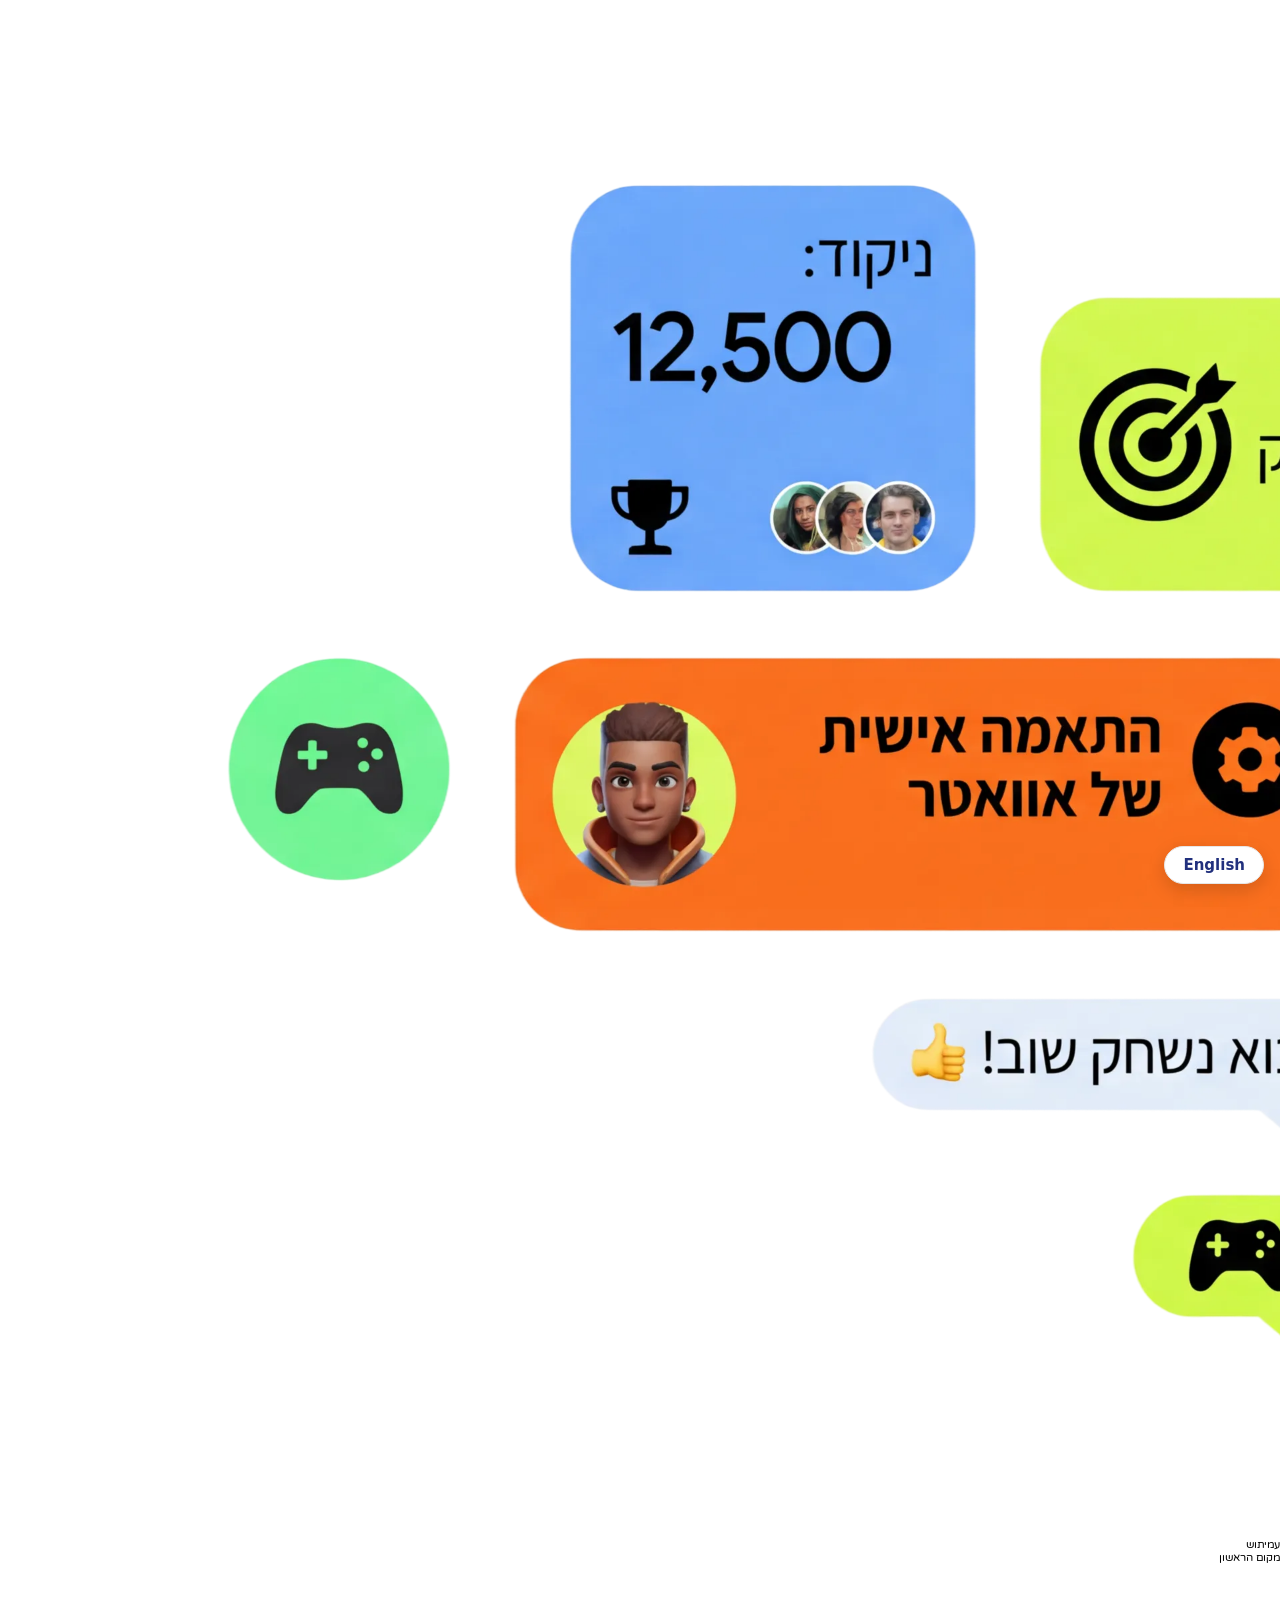
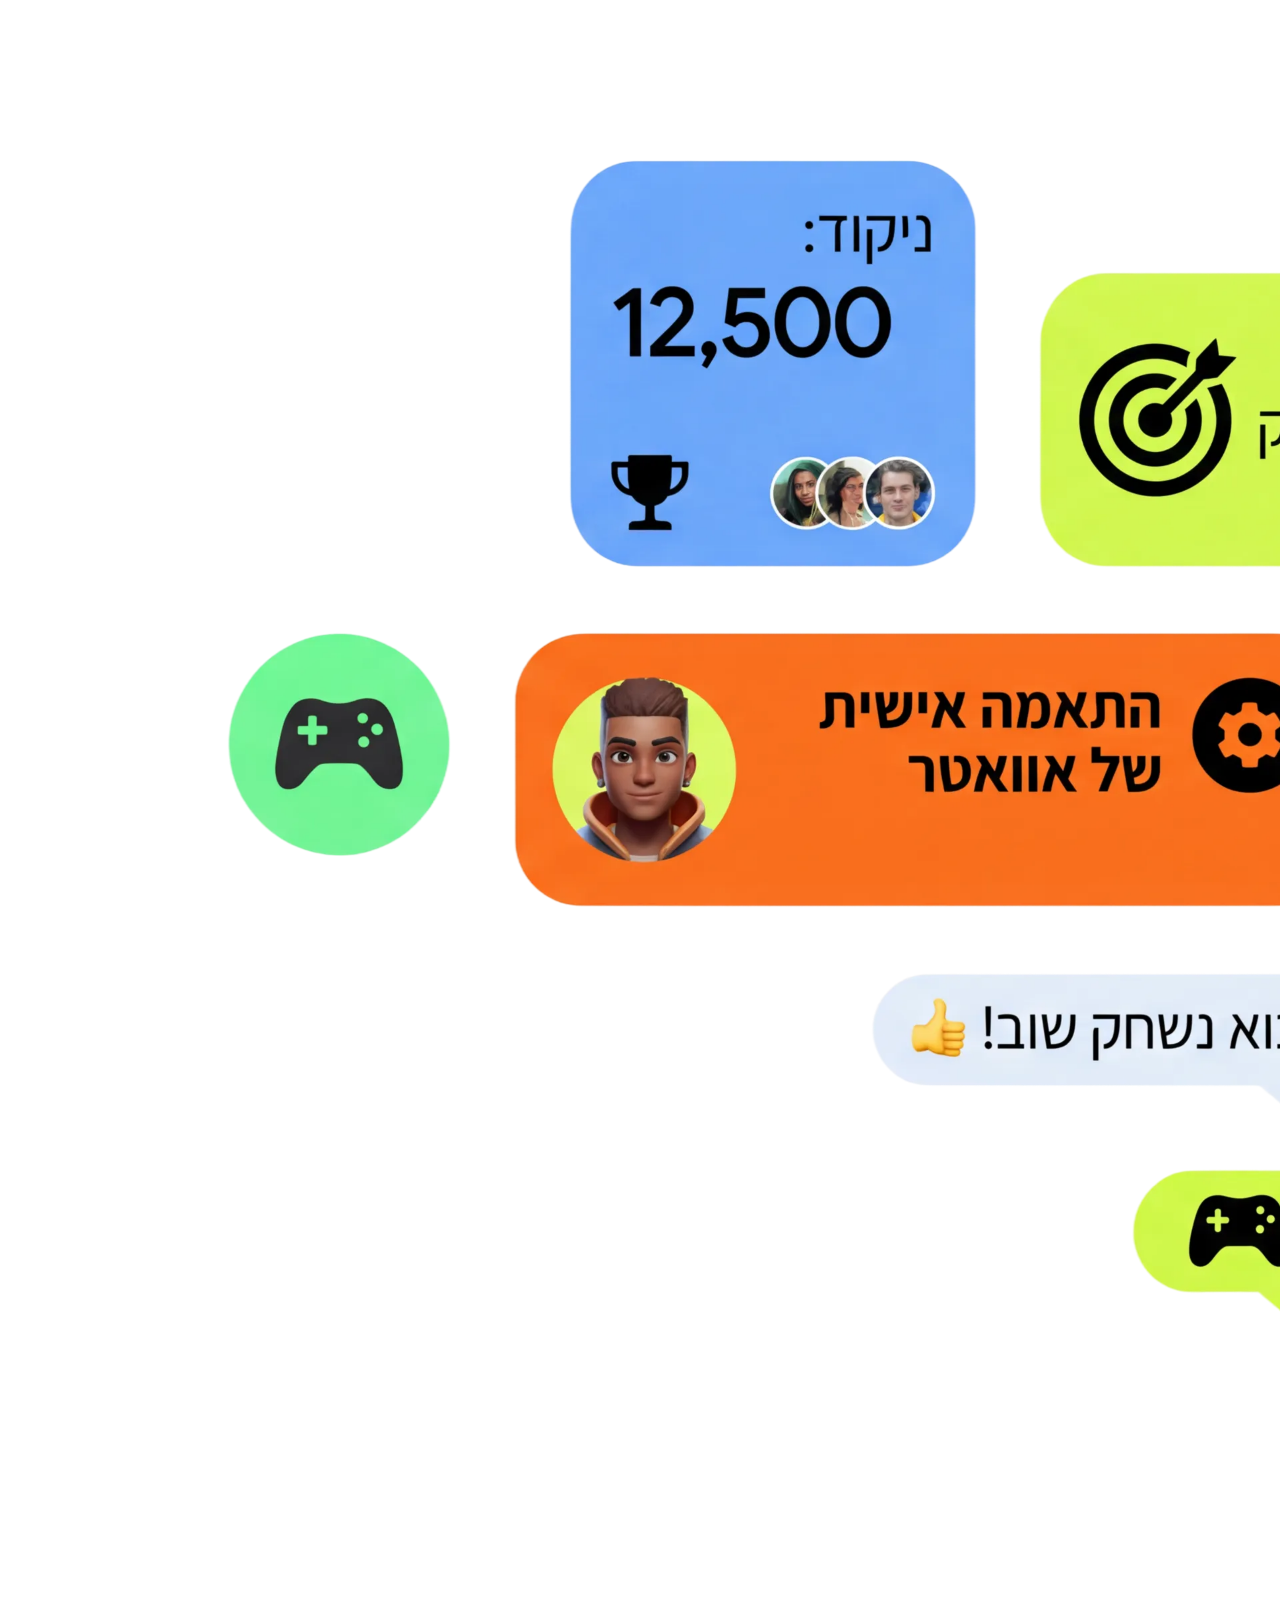
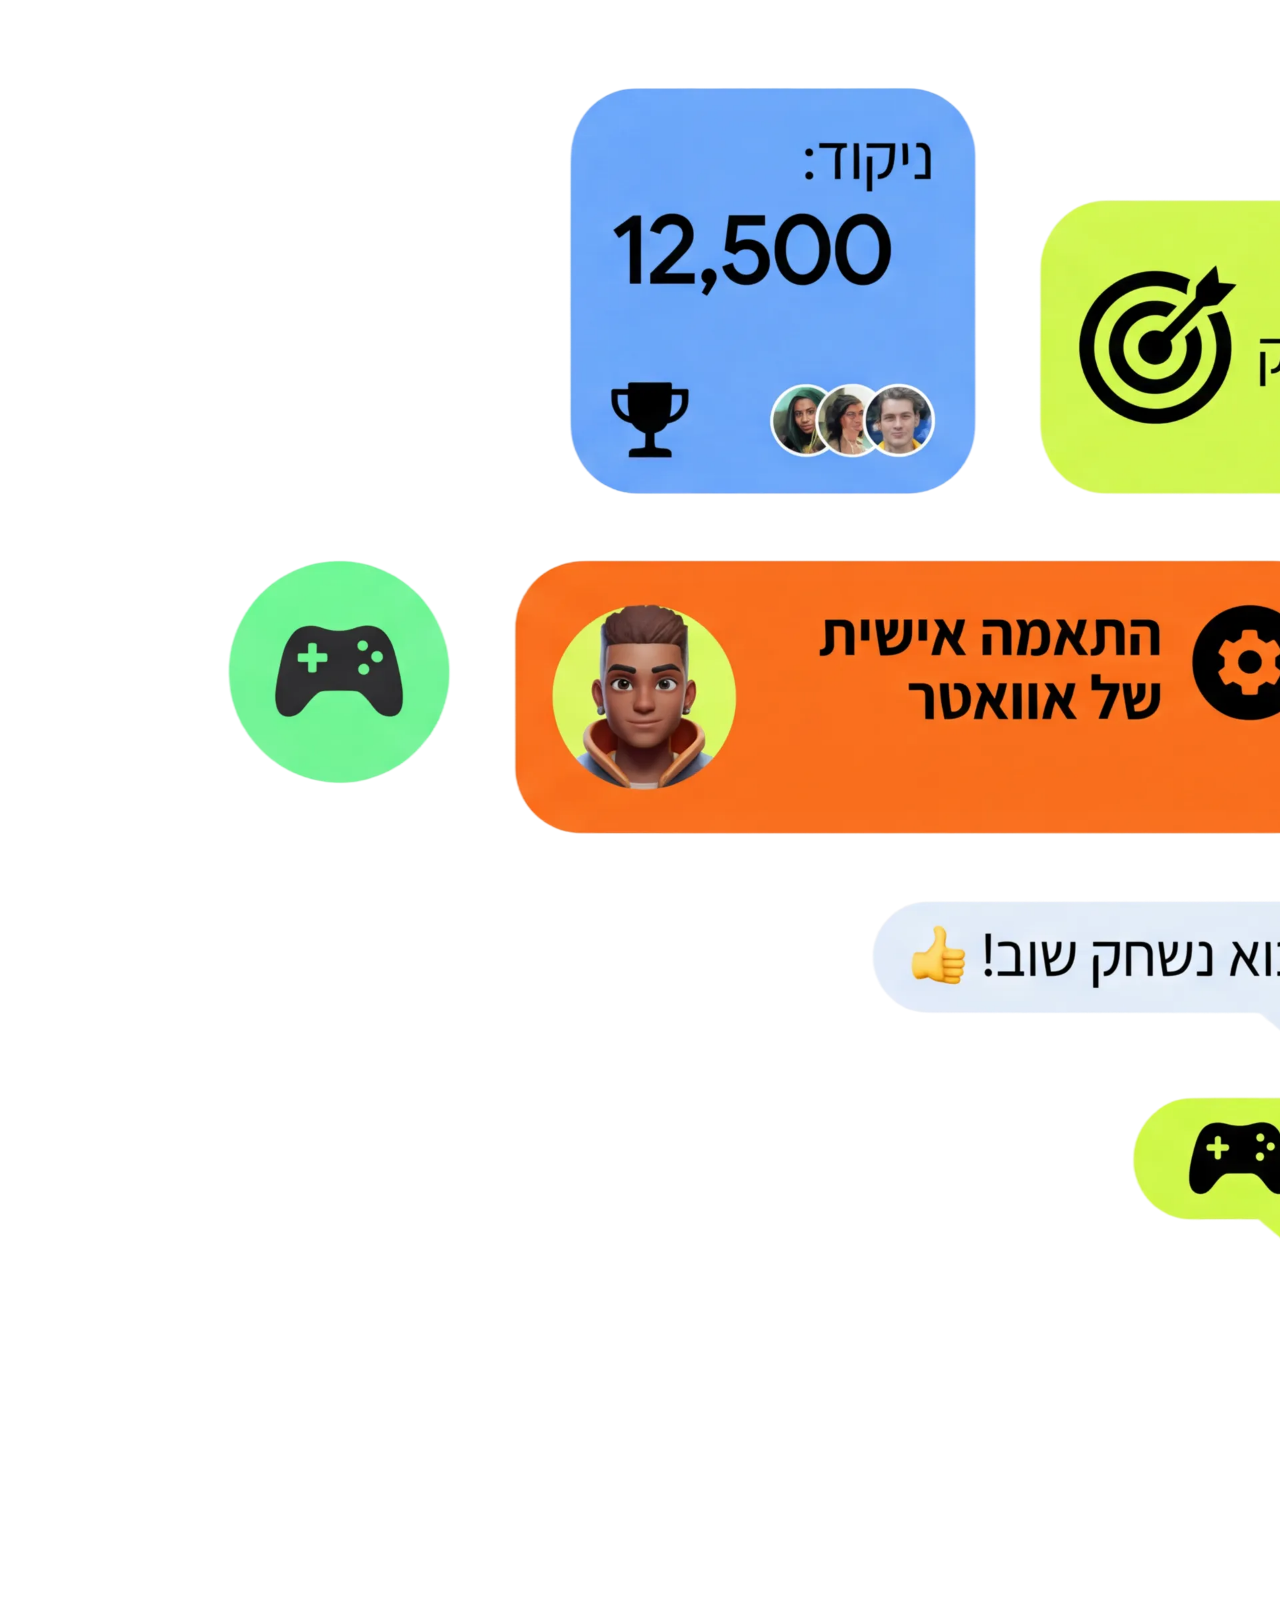
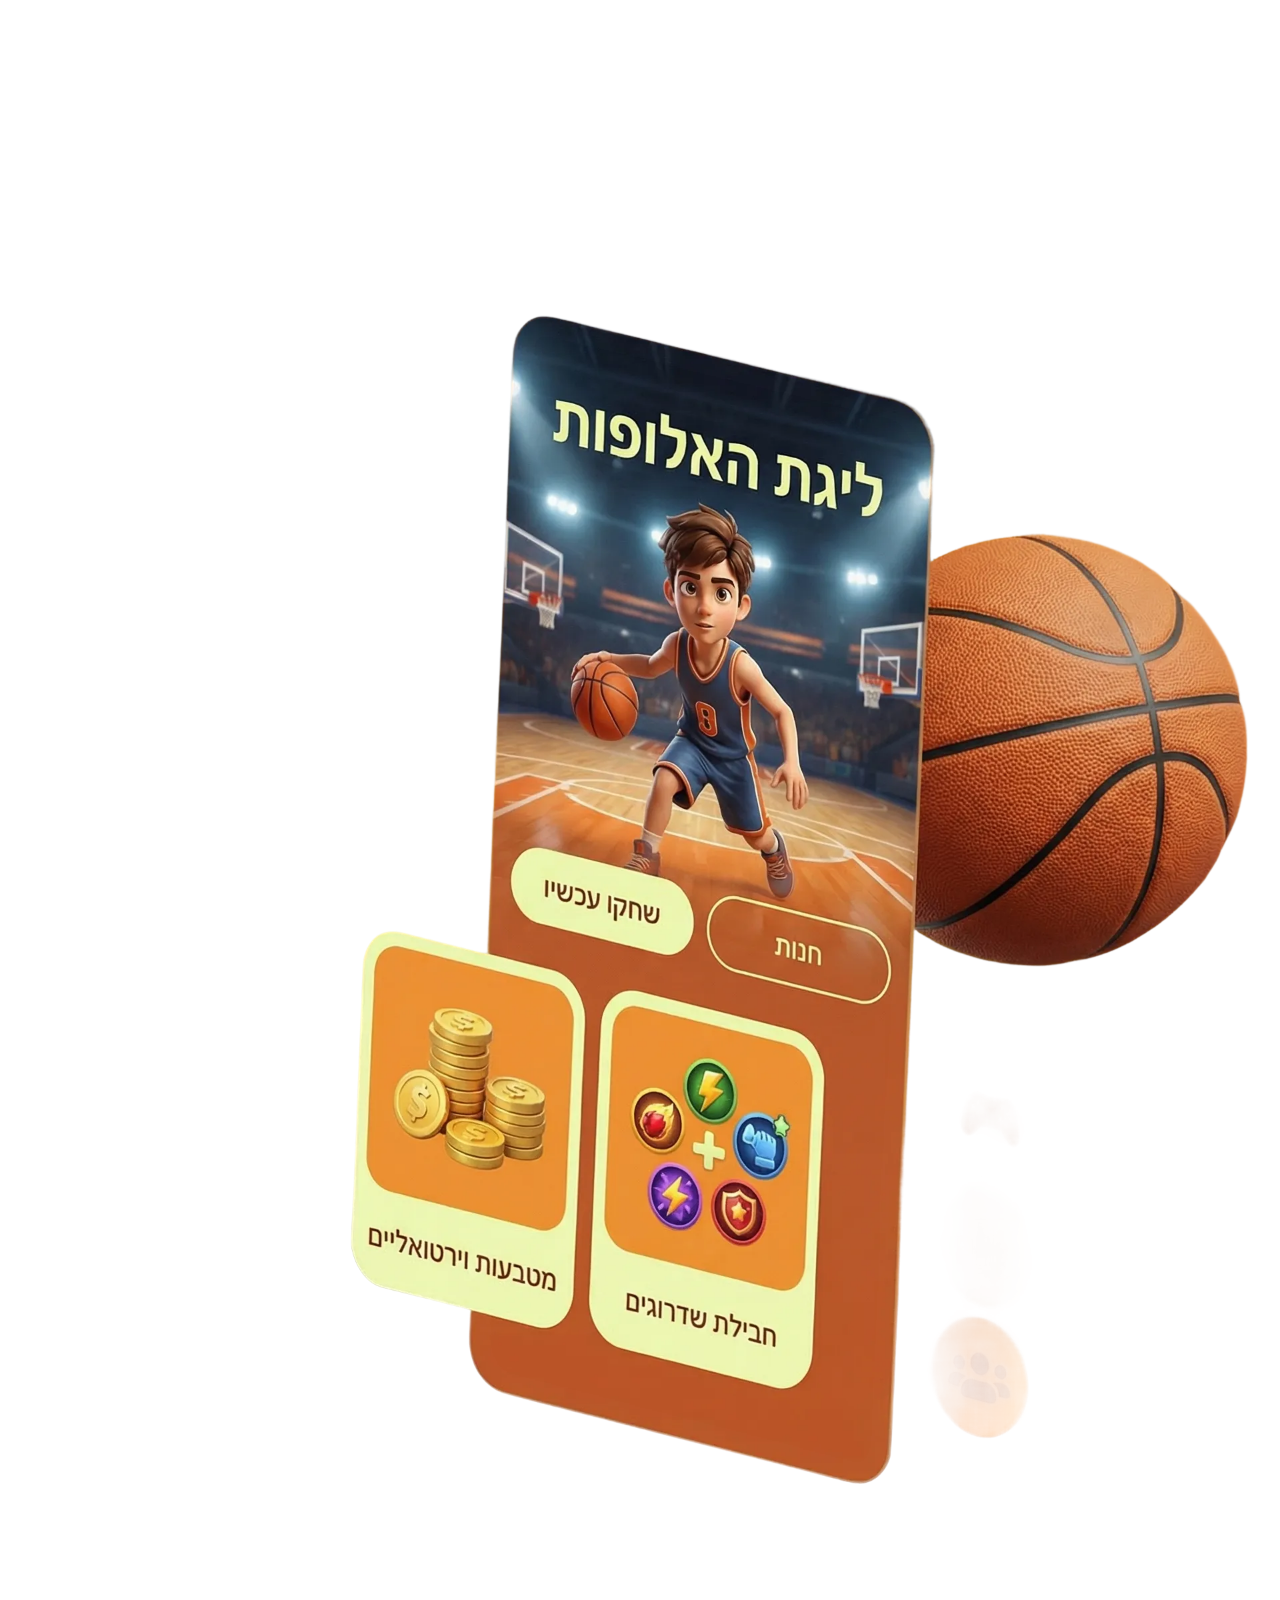
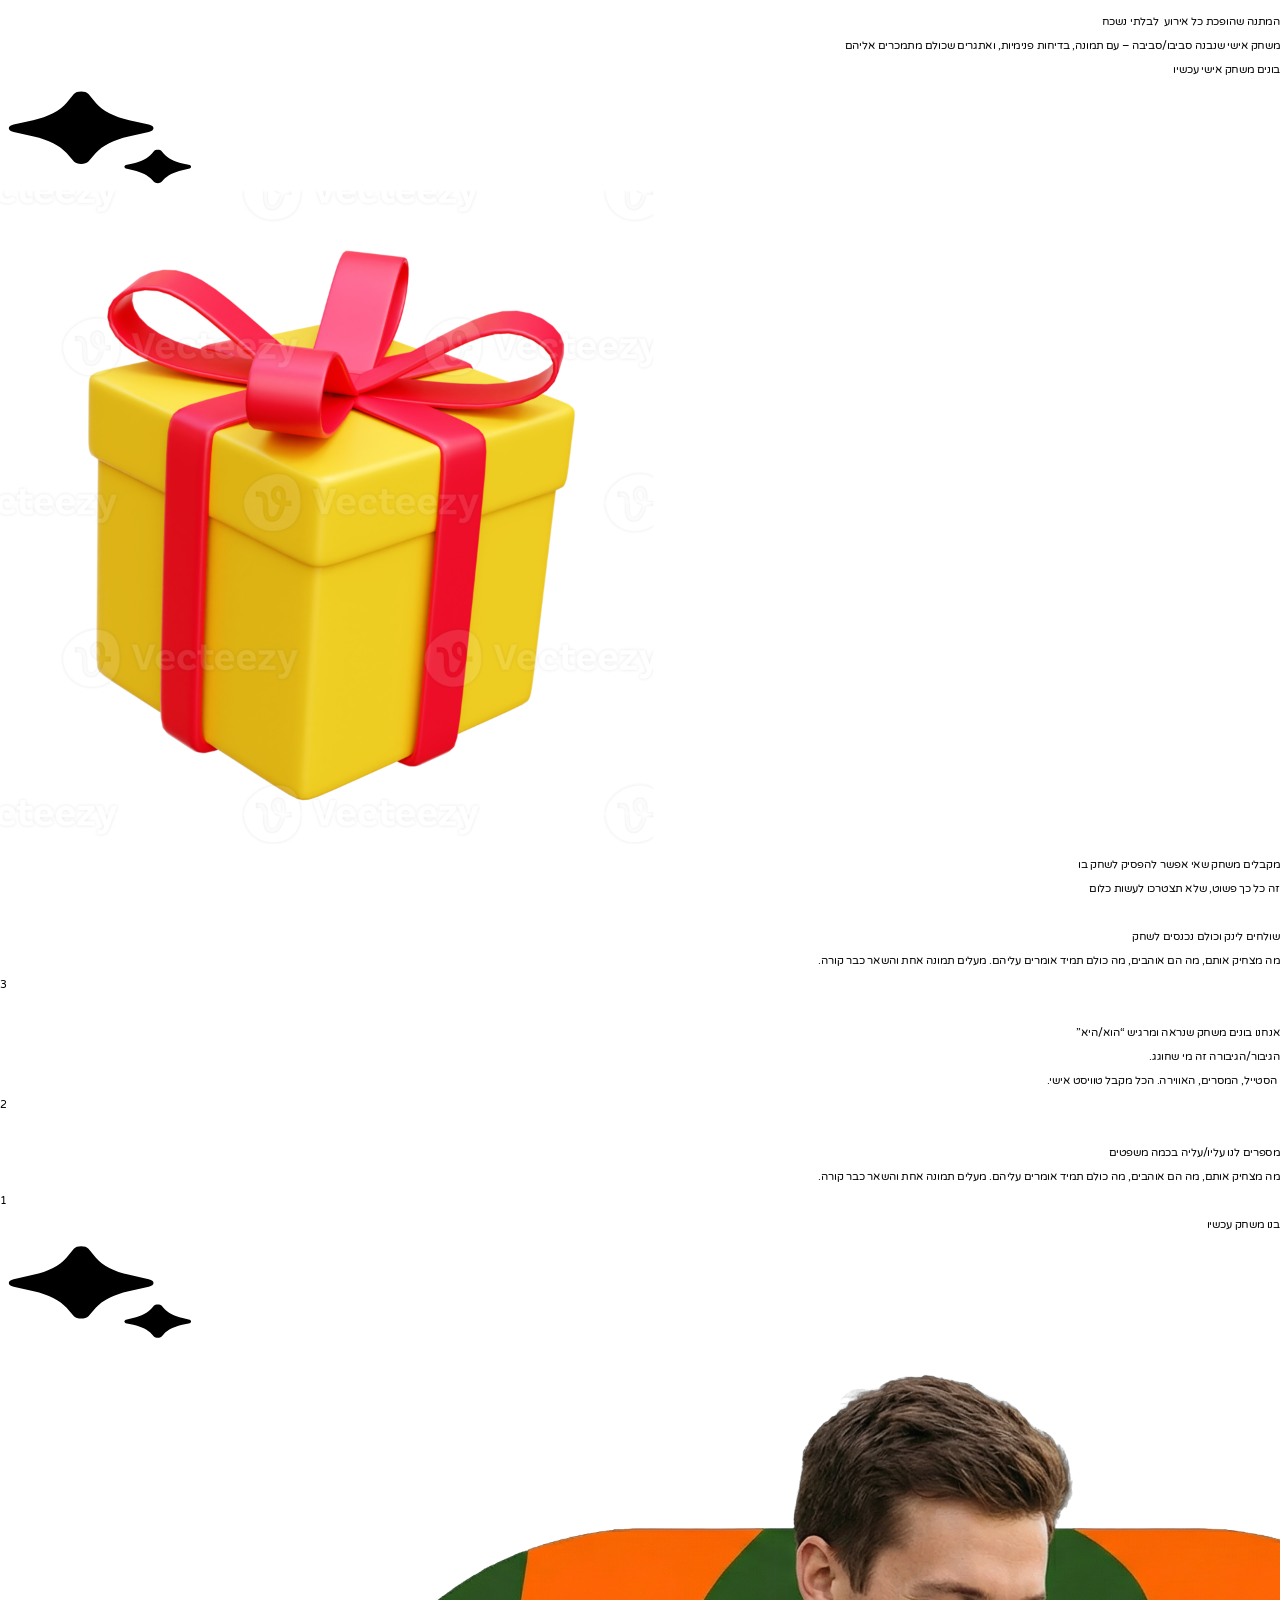
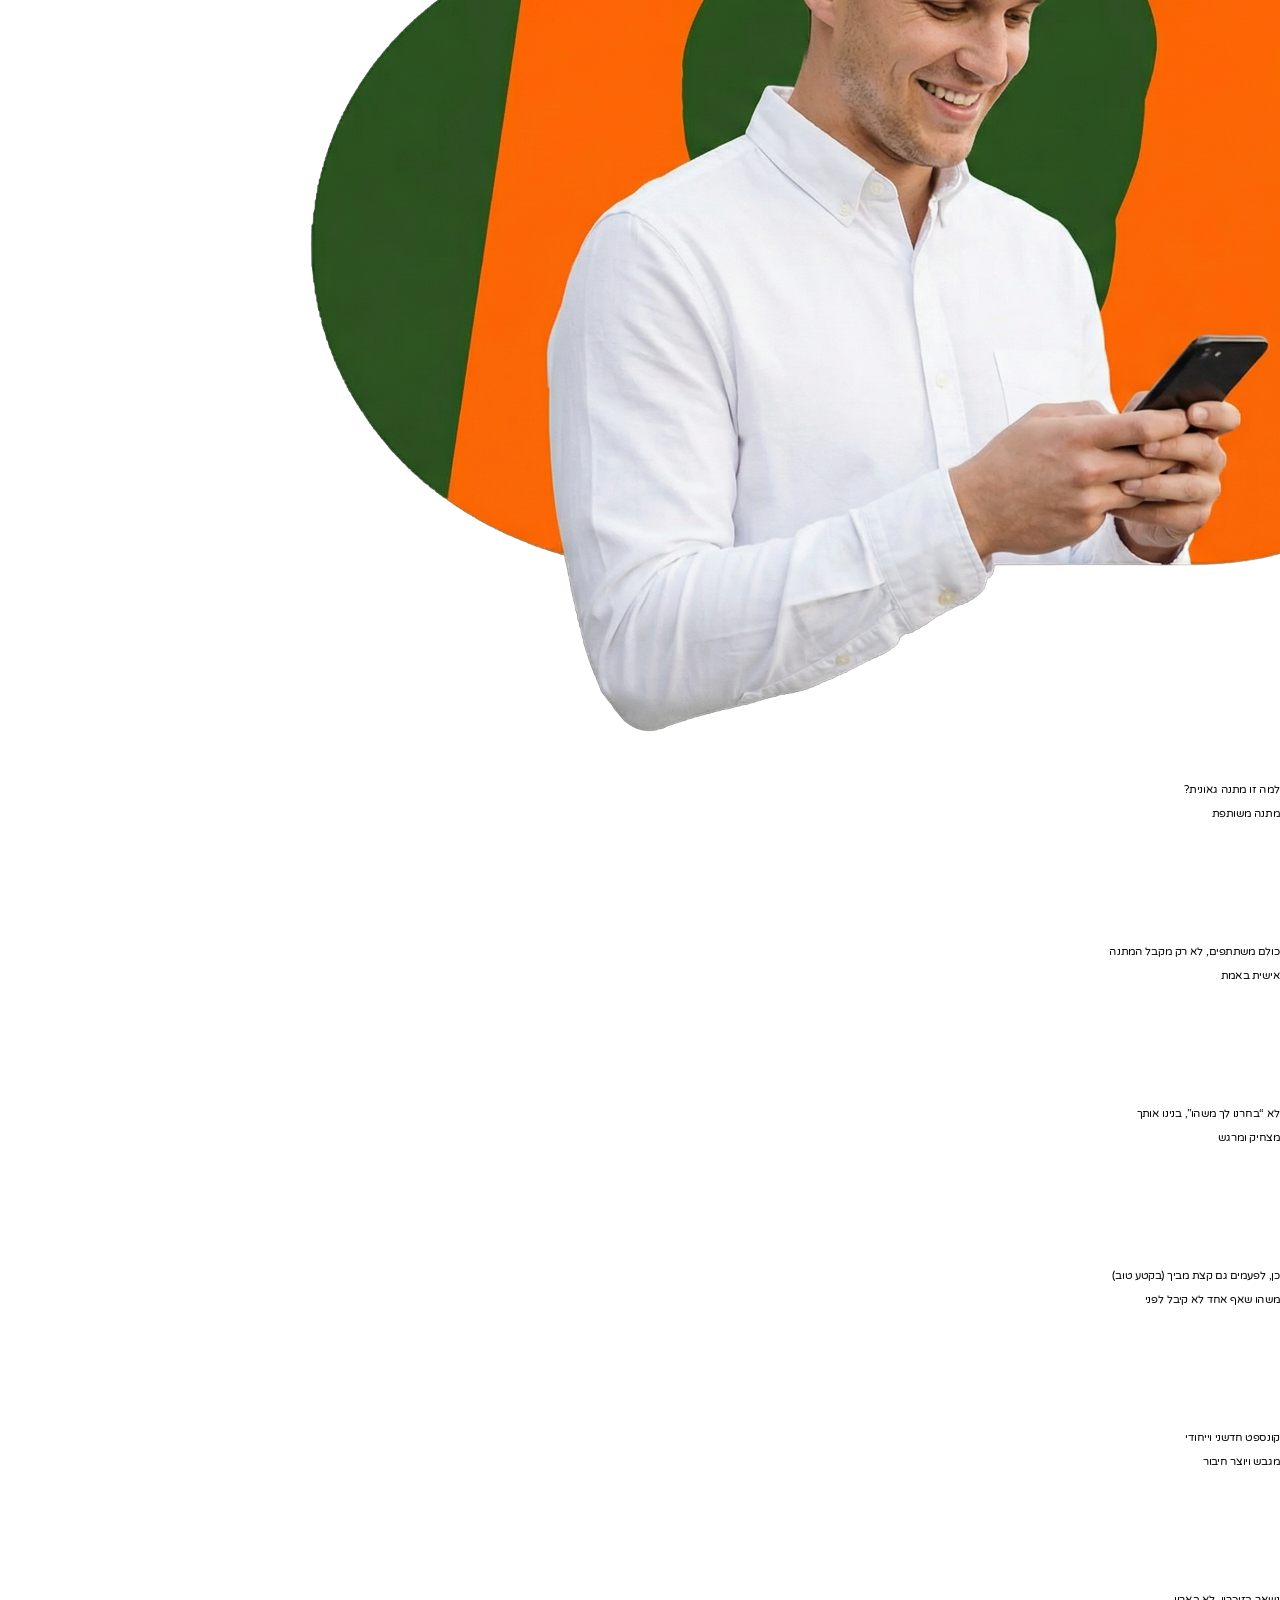
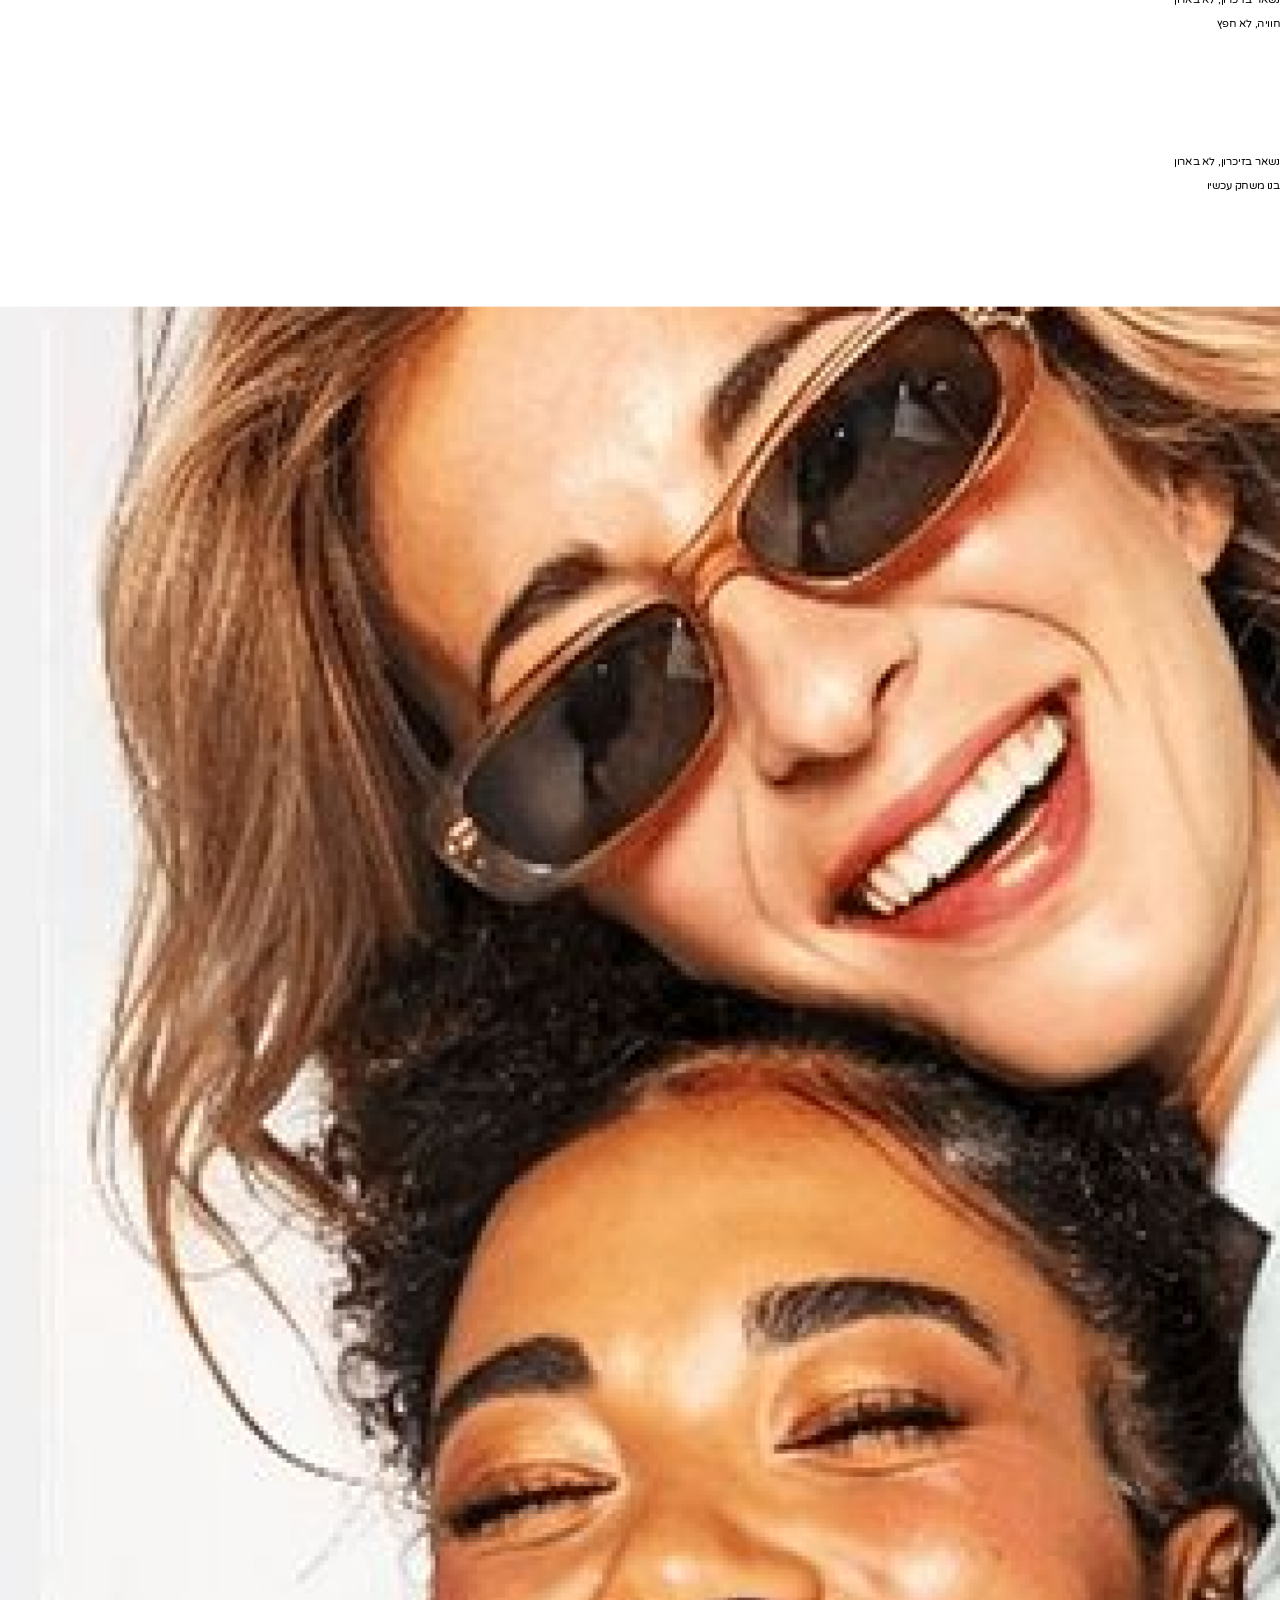
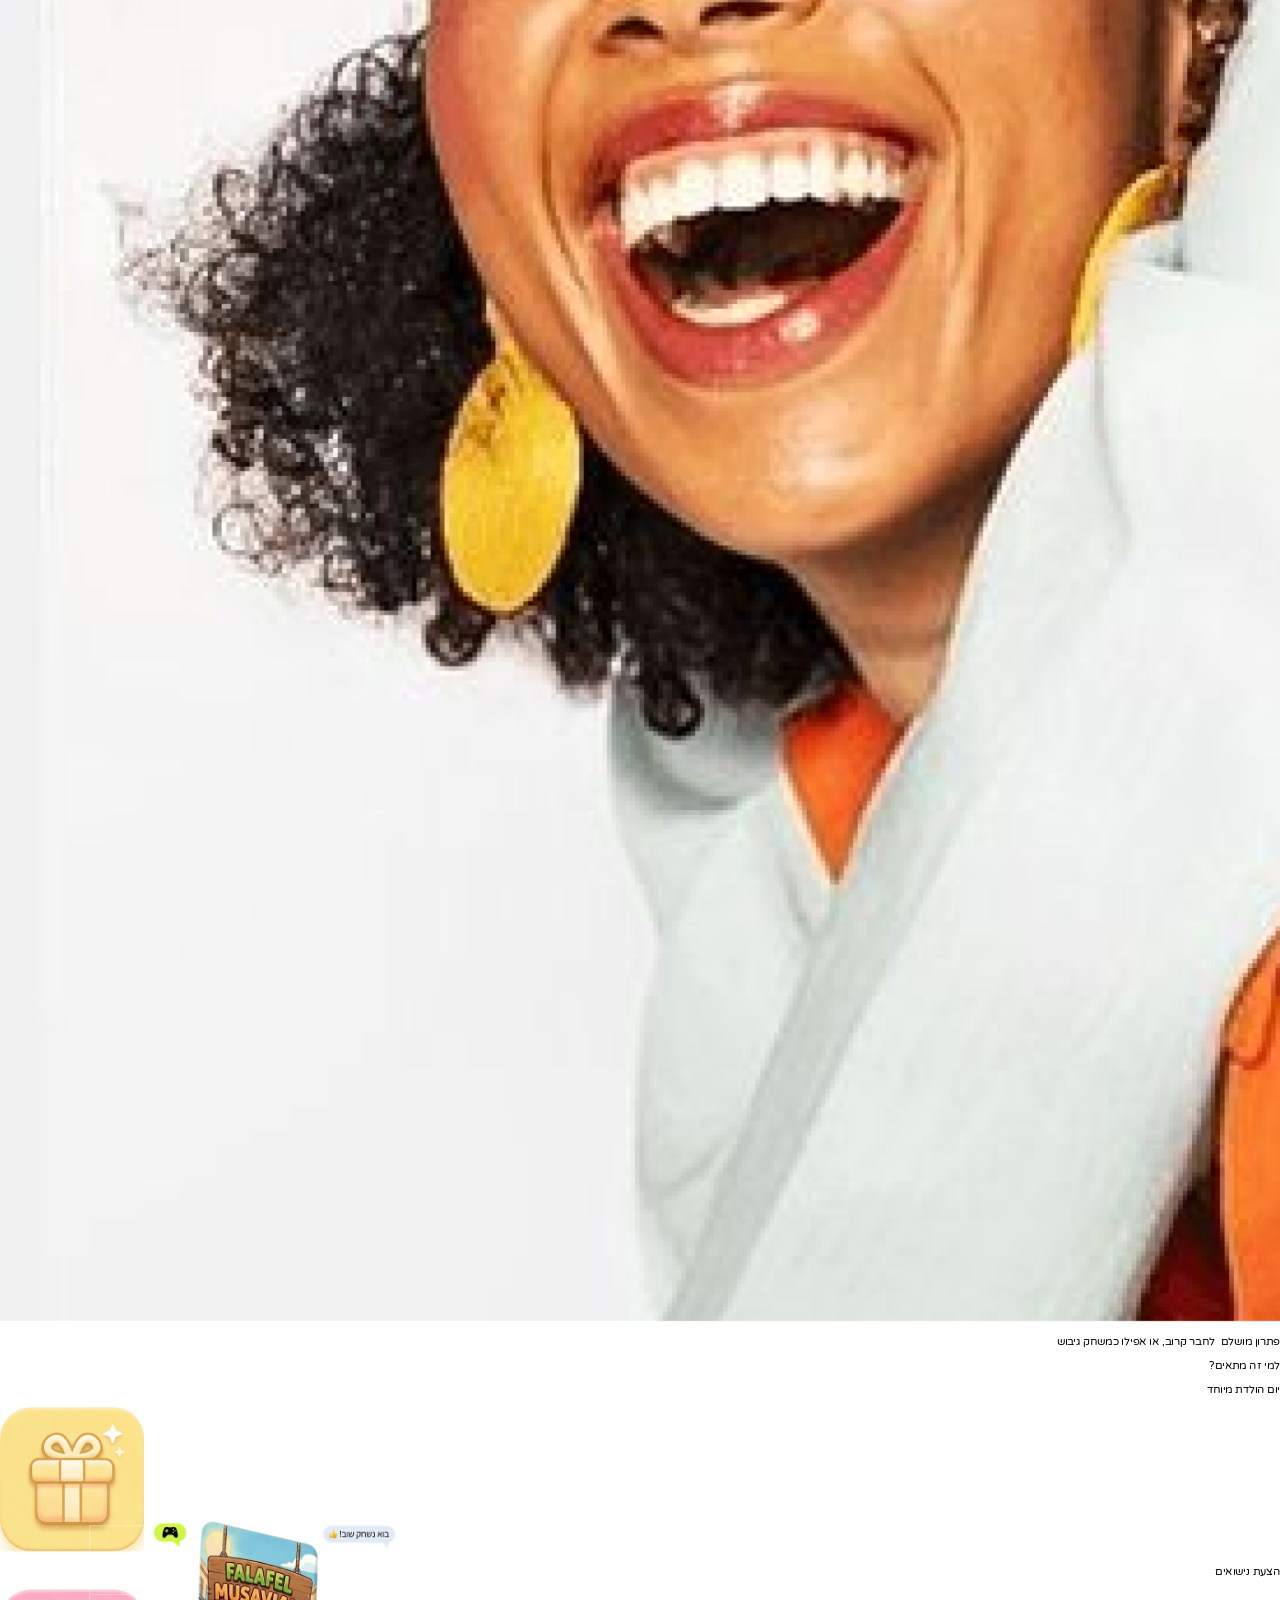
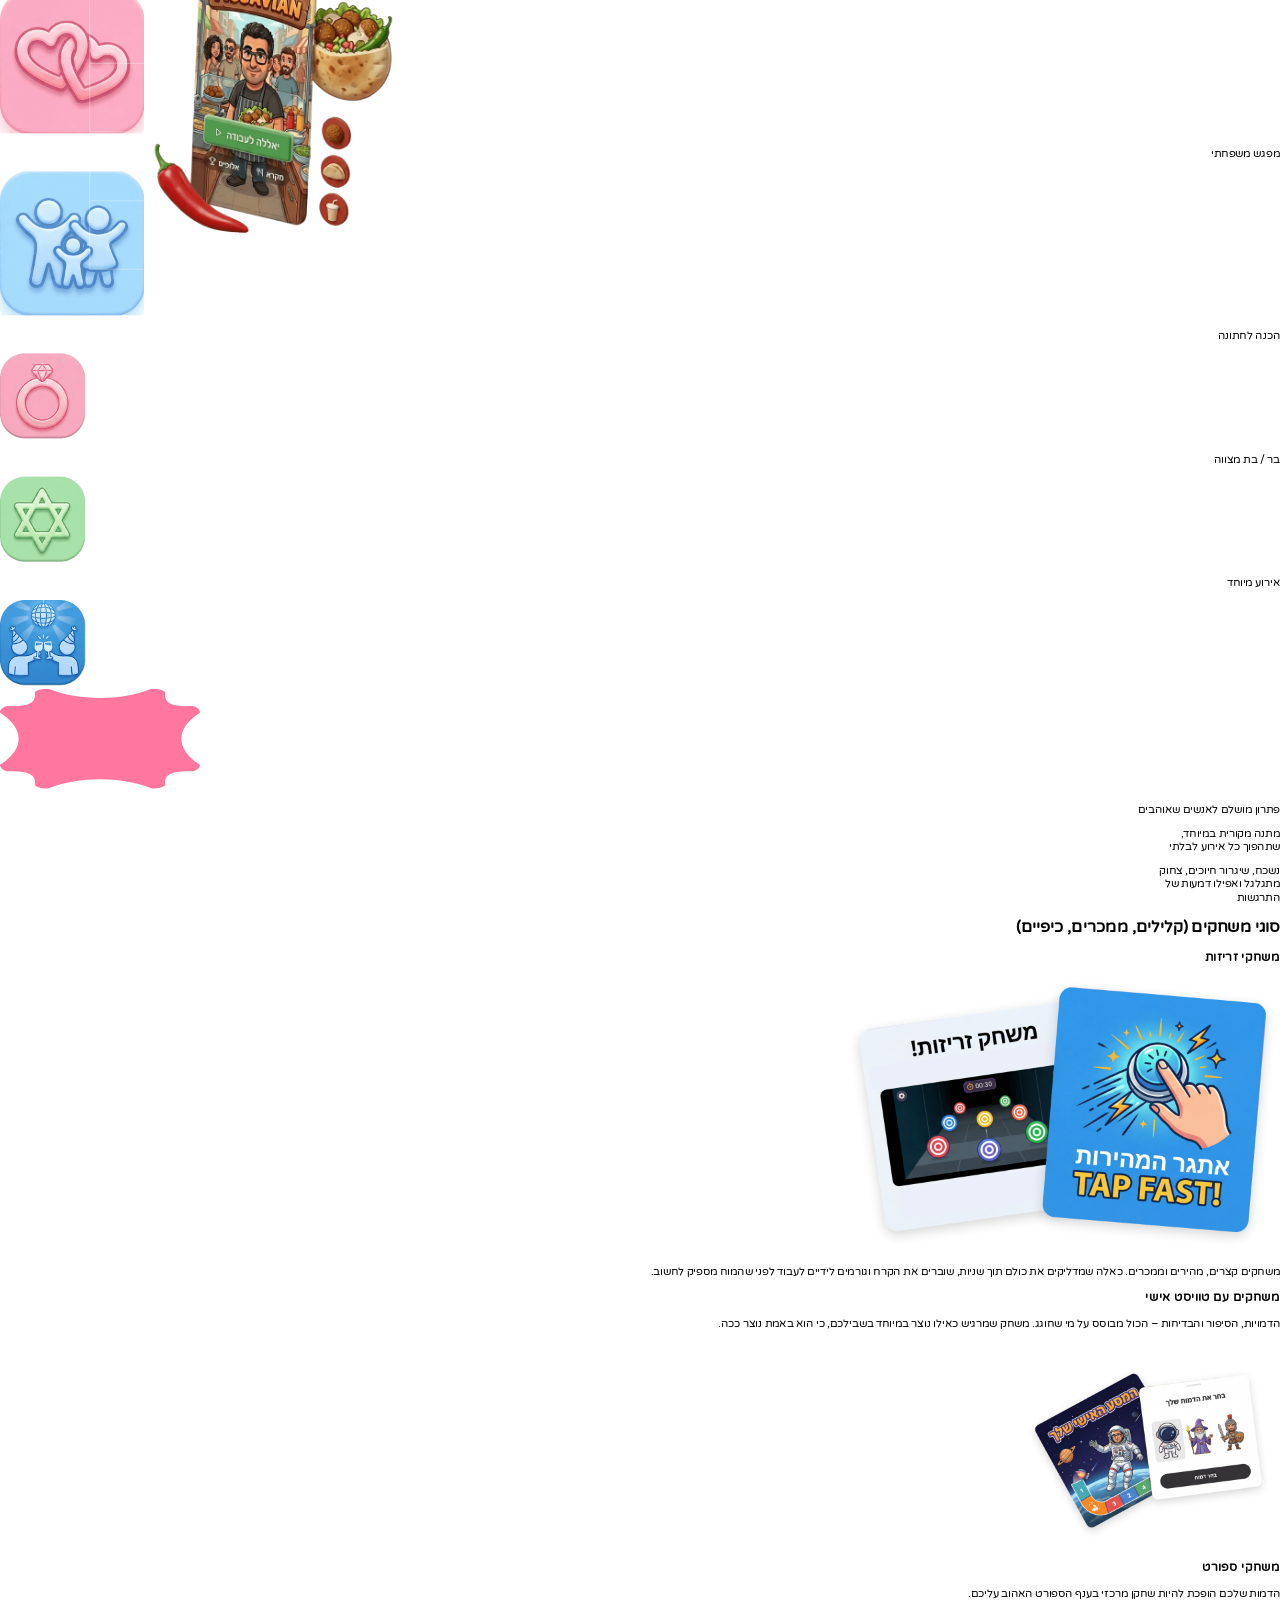
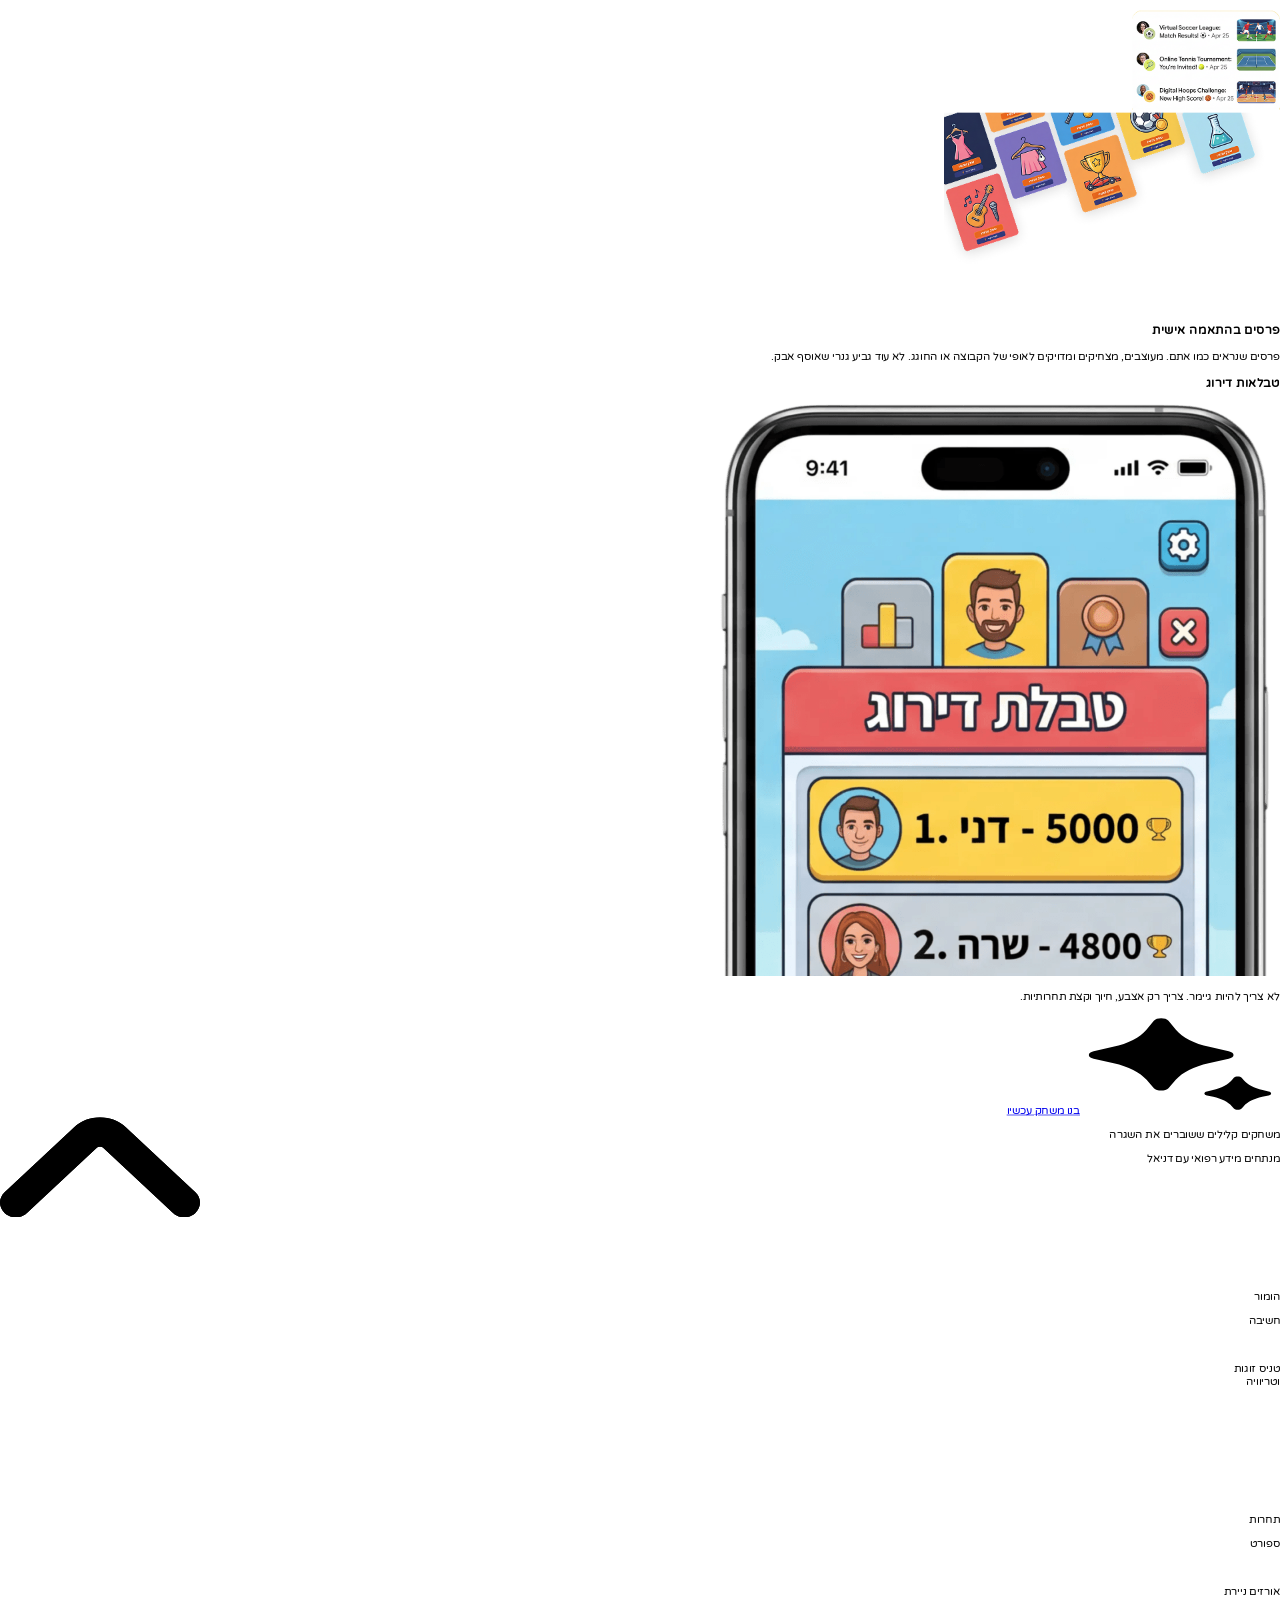
==== clean/index.html @ 872cd0ed "Fix text overflow/overlap: strip whitespace-nowrap; remove individuals/companies toggle Co-Authored-" ====
<!DOCTYPE html>
<html lang="he" dir="ltr">
<head>
<meta charset="UTF-8" />
<meta name="viewport" content="width=device-width, initial-scale=1.0" />
<title>המתנה שהופכת כל אירוע לבלתי נשכח</title>
<script src="https://cdn.tailwindcss.com"></script>
<link rel="preconnect" href="https://fonts.googleapis.com" />
<link rel="preconnect" href="https://fonts.gstatic.com" crossorigin />
<link href="https://fonts.googleapis.com/css2?family=Varela+Round&family=Rubik:wght@300;400;500;600;700;800;900&display=swap" rel="stylesheet" />
<style>
  /* Exact design font is "Ploni Round AAA" (licensed). Drop files in fonts/ to activate. */
  @font-face{font-family:'Ploni Round AAA';font-weight:400;src:url('fonts/PloniRoundAAA-Regular.woff2') format('woff2'),url('fonts/PloniRoundAAA-Regular.ttf') format('truetype');font-display:swap}
  @font-face{font-family:'Ploni Round AAA';font-weight:500;src:url('fonts/PloniRoundAAA-Medium.woff2') format('woff2'),url('fonts/PloniRoundAAA-Medium.ttf') format('truetype');font-display:swap}
  @font-face{font-family:'Ploni Round AAA';font-weight:600;src:url('fonts/PloniRoundAAA-DemiBold.woff2') format('woff2'),url('fonts/PloniRoundAAA-DemiBold.ttf') format('truetype');font-display:swap}
  @font-face{font-family:'Ploni Round AAA';font-weight:700;src:url('fonts/PloniRoundAAA-Bold.woff2') format('woff2'),url('fonts/PloniRoundAAA-Bold.ttf') format('truetype');font-display:swap}
  @font-face{font-family:'Ploni Round AAA';font-weight:800;src:url('fonts/PloniRoundAAA-UltraBold.woff2') format('woff2'),url('fonts/PloniRoundAAA-UltraBold.ttf') format('truetype');font-display:swap}
  html,body{margin:0;background:#fff}
  #frame,#frame *{font-family:'Ploni Round AAA','Varela Round','Rubik',system-ui,sans-serif}
  #stage{position:relative;width:100%;overflow:hidden}
  #frame{width:1920px;transform-origin:top left}
  /* Mobile layout (hand-built to match Mobile.pdf), desktop canvas hidden below 768px */
  #mobile{display:none}
  #mobile,#mobile *{font-family:'Ploni Round AAA','Varela Round','Rubik',system-ui,sans-serif}
  @media (max-width:767px){#stage{display:none}#mobile{display:block}}
</style>
</head>
<body>
<div id="stage">
<div id="frame">

    <div class="bg-white content-stretch flex flex-col items-center relative size-full">
      <div class="bg-[#2665d6] content-stretch flex gap-[65px] h-[919px] items-center justify-center px-[120px] relative shrink-0 w-full">
        <div class="h-[822px] relative shrink-0 w-[841px]">
          <div class="absolute h-[651px] left-0 top-[80px] w-[841px]">
            <div class="absolute content-stretch flex flex-col items-start left-[90px] top-[25px] w-[751px]">
              <div class="content-stretch flex items-center mb-[-1px] relative shrink-0 w-full">
                <div class="border border-[#508efd] border-solid mr-[-1px] relative shrink-0 size-[126px]" ></div>
                <div class="border border-[#508efd] border-solid mr-[-1px] relative shrink-0 size-[126px]" ></div>
                <div class="border border-[#508efd] border-solid mr-[-1px] relative shrink-0 size-[126px]" ></div>
                <div class="border border-[#508efd] border-solid mr-[-1px] relative shrink-0 size-[126px]" ></div>
                <div class="border border-[#508efd] border-solid mr-[-1px] relative shrink-0 size-[126px]" ></div>
                <div class="border border-[#508efd] border-solid relative shrink-0 size-[126px]" ></div>
              </div>
              <div class="content-stretch flex items-center mb-[-1px] relative shrink-0 w-full">
                <div class="border border-[#508efd] border-solid mr-[-1px] relative shrink-0 size-[126px]" ></div>
                <div class="border border-[#508efd] border-solid mr-[-1px] relative shrink-0 size-[126px]" ></div>
                <div class="border border-[#508efd] border-solid mr-[-1px] relative shrink-0 size-[126px]" ></div>
                <div class="border border-[#508efd] border-solid mr-[-1px] relative shrink-0 size-[126px]" ></div>
                <div class="border border-[#508efd] border-solid mr-[-1px] relative shrink-0 size-[126px]" ></div>
                <div class="border border-[#508efd] border-solid relative shrink-0 size-[126px]" ></div>
              </div>
              <div class="content-stretch flex items-center mb-[-1px] relative shrink-0 w-full">
                <div class="border border-[#508efd] border-solid mr-[-1px] relative shrink-0 size-[126px]" ></div>
                <div class="border border-[#508efd] border-solid mr-[-1px] relative shrink-0 size-[126px]" ></div>
                <div class="border border-[#508efd] border-solid mr-[-1px] relative shrink-0 size-[126px]" ></div>
                <div class="border border-[#508efd] border-solid mr-[-1px] relative shrink-0 size-[126px]" ></div>
                <div class="border border-[#508efd] border-solid mr-[-1px] relative shrink-0 size-[126px]" ></div>
                <div class="border border-[#508efd] border-solid relative shrink-0 size-[126px]" ></div>
              </div>
              <div class="content-stretch flex items-center mb-[-1px] relative shrink-0 w-full">
                <div class="border border-[#508efd] border-solid mr-[-1px] relative shrink-0 size-[126px]" ></div>
                <div class="border border-[#508efd] border-solid mr-[-1px] relative shrink-0 size-[126px]" ></div>
                <div class="border border-[#508efd] border-solid mr-[-1px] relative shrink-0 size-[126px]" ></div>
                <div class="border border-[#508efd] border-solid mr-[-1px] relative shrink-0 size-[126px]" ></div>
                <div class="border border-[#508efd] border-solid mr-[-1px] relative shrink-0 size-[126px]" ></div>
                <div class="border border-[#508efd] border-solid relative shrink-0 size-[126px]" ></div>
              </div>
              <div class="content-stretch flex items-center relative shrink-0 w-full">
                <div class="border border-[#508efd] border-solid mr-[-1px] relative shrink-0 size-[126px]" ></div>
                <div class="border border-[#508efd] border-solid mr-[-1px] relative shrink-0 size-[126px]" ></div>
                <div class="border border-[#508efd] border-solid mr-[-1px] relative shrink-0 size-[126px]" ></div>
                <div class="border border-[#508efd] border-solid mr-[-1px] relative shrink-0 size-[126px]" ></div>
                <div class="border border-[#508efd] border-solid mr-[-1px] relative shrink-0 size-[126px]" ></div>
                <div class="border border-[#508efd] border-solid relative shrink-0 size-[126px]" ></div>
              </div>
            </div>
            <div class="absolute h-[95px] left-0 top-[210px] w-[307px]">
              <div class="absolute h-[95px] left-0 top-0 w-[307px]">
                <div class="absolute inset-0 overflow-hidden pointer-events-none">
                  <img alt="" class="absolute h-[444.26%] left-[-125.08%] max-w-none top-[-180.58%] w-[246.32%]" src="figma-assets/img417513C9854744BcB7E1C0148015715A2.png" />
                </div>
              </div>
              <div class="absolute bg-[#39383c] h-[56px] left-[95.24px] top-[19.5px] w-[129px]" ></div>
              <p class="-translate-x-full [word-break:break-word] absolute font-bold font-bold leading-[0] left-[224.24px] not-italic text-[20.759px] text-right text-white top-[22.29px]" dir="rtl">
                <span class="font-medium font-medium leading-[normal]">עמיתוש</span>
                <span class="leading-[normal]">
                  <br aria-hidden="true" />
                  מקום הראשון 
                </span>
              </p>
            </div>
            <div class="absolute h-[60px] left-[635px] top-[28px] w-[160px]">
              <div class="absolute inset-0 overflow-hidden pointer-events-none">
                <img alt="" class="absolute h-[703.41%] left-[-139.74%] max-w-none top-[-445.15%] w-[472.63%]" src="figma-assets/img417513C9854744BcB7E1C0148015715A2.png" />
              </div>
            </div>
            <div class="absolute h-[95px] left-[256px] top-0 w-[93px]">
              <div class="absolute inset-0 overflow-hidden pointer-events-none">
                <img alt="" class="absolute h-[444.26%] left-[-316.27%] max-w-none top-[-339.41%] w-[813.13%]" src="figma-assets/img417513C9854744BcB7E1C0148015715A2.png" />
              </div>
            </div>
            <div class="absolute h-[132px] left-[653px] top-[500px] w-[129px]">
              <img alt="" class="absolute inset-0 max-w-none object-bottom pointer-events-none size-full" src="figma-assets/img417513C9854744BcB7E1C0148015715A4.png" />
            </div>
          </div>
          <div class="absolute h-[822px] left-[235px] top-0 w-[603px]">
            <div class="absolute inset-0 overflow-hidden pointer-events-none">
              <img alt="" class="absolute h-full left-[-27.41%] max-w-none top-[2.42%] w-[133.89%]" src="figma-assets/imgImage133.png" />
            </div>
          </div>
        </div>
        <div class="content-stretch flex flex-col gap-[34px] items-end relative shrink-0 w-[756.478px]">
          <div class="[word-break:break-word] content-stretch flex flex-col gap-[25px] items-end not-italic relative shrink-0 text-right w-full">
            <p class="font-medium font-medium leading-[0] min-w-full relative shrink-0 text-[#d2e823] text-[0px] w-[min-content]" dir="auto">
              <span class="font-extrabold leading-[0.88] text-[91.279px]">המתנה שהופכת כל אירוע </span>
              <span class="font-extrabold leading-[0.88] text-[91.279px]">לבלתי נשכח</span>
            </p>
            <p class="font-medium leading-[1.4] relative shrink-0 text-[27.384px] text-white w-[627.546px]" dir="auto">
              משחק אישי שנבנה סביבו/סביבה – עם תמונה, בדיחות פנימיות, ואתגרים שכולם מתמכרים אליהם
            </p>
          </div>
          <div class="content-stretch flex flex-col gap-[34px] items-end relative shrink-0 w-[386.796px]">
            <div class="bg-[#d2e823] content-stretch flex gap-[9.128px] h-[70.742px] items-center justify-center px-[22.82px] py-[9.128px] relative rounded-[76.446px] shrink-0 w-full">
              <p class="[text-box-edge:cap_alphabetic] [text-box-trim:trim-both] [word-break:break-word] font-medium leading-[1.5] not-italic relative shrink-0 text-[22.82px] text-black text-right" dir="auto">
                בונים משחק אישי עכשיו
              </p>
              <div class="relative shrink-0 size-[22.82px]">
                <img alt="" class="absolute block inset-0 max-w-none size-full" src="figma-assets/imgBardFill.svg" />
              </div>
            </div>
            <div class="content-stretch flex gap-[8px] items-center justify-end relative shrink-0 w-full">
              <div class="relative shrink-0 size-[27.384px]">
                <img alt="" class="absolute inset-0 max-w-none object-cover pointer-events-none size-full" src="figma-assets/imgGiftBox3DIconRenderIllustrationPng1.png" />
              </div>
              <p class="[word-break:break-word] font-medium leading-[normal] not-italic relative shrink-0 text-[20.538px] text-right text-white" dir="auto">
                מקבלים משחק שאי אפשר להפסיק לשחק בו
              </p>
            </div>
          </div>
        </div>
      </div>
      <div class="bg-[#e8efd6] content-stretch flex flex-col gap-[60px] h-[919px] items-center justify-center relative shrink-0 w-full">
        <p class="[word-break:break-word] font-bold leading-[0.88] not-italic relative shrink-0 text-[#1e2330] text-[64px] text-center tracking-[0.64px] w-full" dir="auto">
          זה כל כך פשוט, שלא תצטרכו לעשות כלום
        </p>
        <div class="content-stretch flex flex-col items-center relative shrink-0 w-full">
          <div class="content-stretch flex gap-[33px] items-start justify-center mb-[-38px] relative shrink-0 w-full">
            <div class="content-stretch flex items-center pt-[64px] relative shrink-0">
              <div class="flex h-[581.761px] items-center justify-center relative shrink-0 w-[423.588px]">
                <div class="-rotate-5 flex-none">
                  <div class="bg-[#70774e] content-stretch flex flex-col gap-[8px] items-center p-[12px] relative rounded-[43px]">
                    <div class="relative rounded-[32px] shrink-0 size-[353px]">
                      <div class="absolute inset-0 overflow-hidden pointer-events-none rounded-[32px]">
                        <img alt="" class="absolute h-[195.52%] left-[-236.01%] max-w-none top-[-66.96%] w-[350.33%]" src="figma-assets/imgImage83.png" />
                      </div>
                    </div>
                    <div class="[word-break:break-word] content-stretch flex flex-col gap-[8px] items-center justify-center not-italic p-[24px] relative shrink-0 text-[#cee729] text-center w-[353px]">
                      <p class="font-semibold leading-[1.2] relative shrink-0 text-[24px]" dir="auto">
                        שולחים לינק וכולם נכנסים לשחק
                      </p>
                      <p class="font-normal leading-[1.5] min-w-full relative shrink-0 text-[18px] w-[min-content]" dir="auto">
                        מה מצחיק אותם, מה הם אוהבים, מה כולם תמיד אומרים עליהם. מעלים תמונה אחת והשאר כבר קורה.
                      </p>
                    </div>
                    <div class="absolute bg-[#cee729] content-stretch flex items-center justify-center px-[24px] py-[8px] right-[-20.35px] rounded-[18px] size-[48px] top-[-8.45px]">
                      <p class="[text-box-edge:cap_alphabetic] [text-box-trim:trim-both] [word-break:break-word] font-medium leading-[1.5] not-italic relative shrink-0 text-[#70774e] text-[24px] text-right" dir="auto">
                        3
                      </p>
                    </div>
                  </div>
                </div>
              </div>
            </div>
            <div class="bg-[#061491] content-stretch flex flex-col gap-[8px] items-center p-[12px] relative rounded-[43px] shrink-0">
              <div class="relative rounded-[32px] shrink-0 size-[353px]">
                <div class="absolute inset-0 overflow-hidden pointer-events-none rounded-[32px]">
                  <img alt="" class="absolute h-[196.55%] left-[-125.78%] max-w-none top-[-42.71%] w-[352.17%]" src="figma-assets/imgImage83.png" />
                </div>
              </div>
              <div class="[word-break:break-word] content-stretch flex flex-col gap-[8px] items-center justify-center not-italic p-[24px] relative shrink-0 text-center text-white w-[353px]">
                <p class="font-semibold leading-[1.2] min-w-full relative shrink-0 text-[24px] w-[min-content]" dir="auto">
                  אנחנו בונים משחק שנראה ומרגיש “הוא/היא”
                </p>
                <div class="font-normal leading-[0] relative shrink-0 text-[18px] w-[305px] whitespace-pre-wrap">
                  <p class="leading-[1.5] mb-0" dir="auto">הגיבור/הגיבורה זה מי שחוגג. </p>
                  <p class="leading-[1.5]" dir="auto"> הסטייל, המסרים, האווירה. הכל מקבל טוויסט אישי. </p>
                </div>
              </div>
              <div class="absolute bg-white content-stretch flex items-center justify-center px-[24px] py-[8px] right-[-21px] rounded-[18px] size-[48px] top-[-8px]">
                <p class="[text-box-edge:cap_alphabetic] [text-box-trim:trim-both] [word-break:break-word] font-medium leading-[1.5] not-italic relative shrink-0 text-[#061491] text-[24px] text-right" dir="auto">
                  2
                </p>
              </div>
            </div>
            <div class="content-stretch flex items-center pt-[64px] relative shrink-0">
              <div class="flex h-[610.563px] items-center justify-center relative shrink-0 w-[425.12px]">
                <div class="flex-none rotate-5">
                  <div class="bg-[#e9c0ea] content-stretch flex flex-col gap-[8px] items-center p-[12px] relative rounded-[43px]">
                    <div class="h-[353px] relative rounded-[32px] shrink-0 w-[349.896px]">
                      <div class="absolute inset-0 overflow-hidden pointer-events-none rounded-[32px]">
                        <img alt="" class="absolute h-[195.52%] left-[-13.8%] max-w-none top-[-42.2%] w-[353.44%]" src="figma-assets/imgImage83.png" />
                      </div>
                    </div>
                    <div class="[word-break:break-word] content-stretch flex flex-col gap-[8px] items-center justify-center not-italic p-[24px] relative shrink-0 text-black text-center w-[352px]">
                      <p class="font-semibold leading-[1.2] relative shrink-0 text-[24px] w-[262.397px]" dir="auto">
                        מספרים לנו עליו/עליה בכמה משפטים
                      </p>
                      <p class="font-normal leading-[1.5] relative shrink-0 text-[18px] w-[321.292px]" dir="auto">
                        מה מצחיק אותם, מה הם אוהבים, מה כולם תמיד אומרים עליהם. מעלים תמונה אחת והשאר כבר קורה.
                      </p>
                    </div>
                    <div class="absolute bg-[#061491] content-stretch flex items-center justify-center px-[24px] py-[8px] right-[-20.68px] rounded-[18px] size-[48px] top-[-7.62px]">
                      <p class="[text-box-edge:cap_alphabetic] [text-box-trim:trim-both] [word-break:break-word] font-medium leading-[1.5] not-italic relative shrink-0 text-[#e9c0ea] text-[24px] text-right" dir="auto">
                        1
                      </p>
                    </div>
                  </div>
                </div>
              </div>
            </div>
          </div>
          <div class="bg-[#f5ccf5] content-stretch flex gap-[8px] h-[62px] items-center justify-center px-[20px] py-[8px] relative rounded-[67px] shrink-0 w-[258px]">
            <p class="[text-box-edge:cap_alphabetic] [text-box-trim:trim-both] [word-break:break-word] font-medium leading-[1.5] not-italic relative shrink-0 text-[20px] text-black text-right" dir="auto">
              בנו משחק עכשיו
            </p>
            <div class="relative shrink-0 size-[20px]">
              <img alt="" class="absolute block inset-0 max-w-none size-full" src="figma-assets/imgBardFill1.svg" />
            </div>
          </div>
        </div>
      </div>
      <div class="content-stretch flex gap-[89px] h-[919px] items-center justify-center px-[120px] relative shrink-0 w-full">
        <div class="h-[622px] relative shrink-0 w-[780px]">
          <div class="absolute inset-0 overflow-hidden pointer-events-none">
            <img alt="" class="absolute h-[104.99%] left-[-25.26%] max-w-none top-[-1.77%] w-[150%]" src="figma-assets/img7A628Ac88Acf4F90Ab298573E089D39B1.png" />
          </div>
        </div>
        <div class="content-stretch flex flex-col gap-[52px] items-end relative shrink-0 w-[811px]">
          <p class="[word-break:break-word] font-bold leading-none min-w-full not-italic relative shrink-0 text-[64px] text-black text-right w-[min-content]" dir="auto">
            למה זו מתנה גאונית?
          </p>
          <div class="content-stretch flex items-center relative shrink-0 w-full">
            <div class="content-stretch flex flex-[1_0_0] flex-col gap-[14px] items-end min-w-px relative">
              <div class="content-stretch flex gap-[16px] items-center justify-end relative shrink-0">
                <p class="[text-box-edge:cap_alphabetic] [text-box-trim:trim-both] [word-break:break-word] font-semibold leading-[1.2] not-italic relative shrink-0 text-[24px] text-black text-center" dir="auto">
                  מתנה משותפת
                </p>
                <div class="bg-[#f96e1d] content-stretch flex items-center justify-center px-[16.457px] py-[5.486px] relative rounded-[56.229px] shrink-0 size-[24px]">
                  <div class="relative shrink-0 size-[14px]">
                    <img alt="" class="absolute block inset-0 max-w-none size-full" src="figma-assets/imgCheckLine.svg" />
                  </div>
                </div>
              </div>
              <div class="content-stretch flex items-center justify-center pr-[40px] relative shrink-0">
                <p class="[text-box-edge:cap_alphabetic] [text-box-trim:trim-both] [word-break:break-word] font-normal leading-[1.28] not-italic relative shrink-0 text-[24px] text-black text-right" dir="auto">
                  כולם משתתפים, לא רק מקבל המתנה
                </p>
              </div>
            </div>
            <div class="content-stretch flex flex-[1_0_0] flex-col gap-[14px] items-end min-w-px relative">
              <div class="content-stretch flex gap-[16px] items-center justify-end relative shrink-0">
                <p class="[text-box-edge:cap_alphabetic] [text-box-trim:trim-both] [word-break:break-word] font-semibold leading-[1.2] not-italic relative shrink-0 text-[24px] text-black text-center" dir="auto">
                  אישית באמת
                </p>
                <div class="bg-[#f96e1d] content-stretch flex items-center justify-center px-[16.457px] py-[5.486px] relative rounded-[56.229px] shrink-0 size-[24px]">
                  <div class="relative shrink-0 size-[14px]">
                    <img alt="" class="absolute block inset-0 max-w-none size-full" src="figma-assets/imgCheckLine.svg" />
                  </div>
                </div>
              </div>
              <div class="content-stretch flex items-center justify-center pr-[40px] relative shrink-0">
                <p class="[text-box-edge:cap_alphabetic] [text-box-trim:trim-both] [word-break:break-word] font-normal leading-[1.28] not-italic relative shrink-0 text-[24px] text-black text-right" dir="auto">
                  לא “בחרנו לך משהו”, בנינו אותך
                </p>
              </div>
            </div>
          </div>
          <div class="content-stretch flex items-center relative shrink-0 w-full">
            <div class="content-stretch flex flex-[1_0_0] flex-col gap-[14px] items-end min-w-px relative">
              <div class="content-stretch flex gap-[16px] items-center justify-end relative shrink-0">
                <p class="[text-box-edge:cap_alphabetic] [text-box-trim:trim-both] [word-break:break-word] font-semibold leading-[1.2] not-italic relative shrink-0 text-[24px] text-black text-center" dir="auto">
                  מצחיק ומרגש
                </p>
                <div class="bg-[#f96e1d] content-stretch flex items-center justify-center px-[16.457px] py-[5.486px] relative rounded-[56.229px] shrink-0 size-[24px]">
                  <div class="relative shrink-0 size-[14px]">
                    <img alt="" class="absolute block inset-0 max-w-none size-full" src="figma-assets/imgCheckLine.svg" />
                  </div>
                </div>
              </div>
              <div class="content-stretch flex items-center justify-center pr-[40px] relative shrink-0">
                <p class="[text-box-edge:cap_alphabetic] [text-box-trim:trim-both] [word-break:break-word] font-normal leading-[1.28] not-italic relative shrink-0 text-[24px] text-black text-right" dir="auto">
                  כן, לפעמים גם קצת מביך (בקטע טוב)
                </p>
              </div>
            </div>
            <div class="content-stretch flex flex-[1_0_0] flex-col gap-[14px] items-end min-w-px relative">
              <div class="content-stretch flex gap-[16px] items-center justify-end relative shrink-0">
                <p class="[text-box-edge:cap_alphabetic] [text-box-trim:trim-both] [word-break:break-word] font-semibold leading-[1.2] not-italic relative shrink-0 text-[24px] text-black text-center" dir="auto">
                  משהו שאף אחד לא קיבל לפני
                </p>
                <div class="bg-[#f96e1d] content-stretch flex items-center justify-center px-[16.457px] py-[5.486px] relative rounded-[56.229px] shrink-0 size-[24px]">
                  <div class="relative shrink-0 size-[14px]">
                    <img alt="" class="absolute block inset-0 max-w-none size-full" src="figma-assets/imgCheckLine.svg" />
                  </div>
                </div>
              </div>
              <div class="content-stretch flex items-center justify-center pr-[40px] relative shrink-0">
                <p class="[text-box-edge:cap_alphabetic] [text-box-trim:trim-both] [word-break:break-word] font-normal leading-[1.28] not-italic relative shrink-0 text-[24px] text-black text-right" dir="auto">
                  קונספט חדשני וייחודי
                </p>
              </div>
            </div>
          </div>
          <div class="content-stretch flex items-center relative shrink-0 w-full">
            <div class="content-stretch flex flex-[1_0_0] flex-col gap-[14px] items-end min-w-px relative">
              <div class="content-stretch flex gap-[16px] items-center justify-end relative shrink-0">
                <p class="[text-box-edge:cap_alphabetic] [text-box-trim:trim-both] [word-break:break-word] font-semibold leading-[1.2] not-italic relative shrink-0 text-[24px] text-black text-center" dir="auto">
                  מגבש ויוצר חיבור
                </p>
                <div class="bg-[#f96e1d] content-stretch flex items-center justify-center px-[16.457px] py-[5.486px] relative rounded-[56.229px] shrink-0 size-[24px]">
                  <div class="relative shrink-0 size-[14px]">
                    <img alt="" class="absolute block inset-0 max-w-none size-full" src="figma-assets/imgCheckLine.svg" />
                  </div>
                </div>
              </div>
              <div class="content-stretch flex items-center justify-center pr-[40px] relative shrink-0">
                <p class="[text-box-edge:cap_alphabetic] [text-box-trim:trim-both] [word-break:break-word] font-normal leading-[1.28] not-italic relative shrink-0 text-[24px] text-black text-right" dir="auto">
                  נשאר בזיכרון, לא בארון
                </p>
              </div>
            </div>
            <div class="content-stretch flex flex-[1_0_0] flex-col gap-[14px] items-end min-w-px relative">
              <div class="content-stretch flex gap-[16px] items-center justify-end relative shrink-0">
                <p class="[text-box-edge:cap_alphabetic] [text-box-trim:trim-both] [word-break:break-word] font-semibold leading-[1.2] not-italic relative shrink-0 text-[24px] text-black text-center" dir="auto">
                  חוויה, לא חפץ
                </p>
                <div class="bg-[#f96e1d] content-stretch flex items-center justify-center px-[16.457px] py-[5.486px] relative rounded-[56.229px] shrink-0 size-[24px]">
                  <div class="relative shrink-0 size-[14px]">
                    <img alt="" class="absolute block inset-0 max-w-none size-full" src="figma-assets/imgCheckLine.svg" />
                  </div>
                </div>
              </div>
              <div class="content-stretch flex items-center justify-center pr-[40px] relative shrink-0">
                <p class="[text-box-edge:cap_alphabetic] [text-box-trim:trim-both] [word-break:break-word] font-normal leading-[1.28] not-italic relative shrink-0 text-[24px] text-black text-right" dir="auto">
                  נשאר בזיכרון, לא בארון
                </p>
              </div>
            </div>
          </div>
          <div class="bg-[#f96e1d] content-stretch flex gap-[8px] h-[62px] items-center justify-center px-[20px] py-[8px] relative rounded-[67px] shrink-0 w-[258px]">
            <p class="[text-box-edge:cap_alphabetic] [text-box-trim:trim-both] [word-break:break-word] font-medium leading-[1.5] not-italic relative shrink-0 text-[20px] text-right text-white" dir="auto">
              בנו משחק עכשיו
            </p>
            <div class="relative shrink-0 size-[20px]">
              <img alt="" class="absolute block inset-0 max-w-none size-full" src="figma-assets/imgBardFill2.svg" />
            </div>
          </div>
        </div>
      </div>
      <div class="content-stretch flex h-[919px] items-center relative shrink-0 w-full">
        <div class="flex-[1_0_0] h-full min-w-px relative">
          <img alt="" class="absolute inset-0 max-w-none object-cover pointer-events-none size-full" src="figma-assets/imgRectangle22565.png" />
        </div>
        <div class="bg-[#f5ccf5] content-stretch flex flex-[1_0_0] flex-col gap-[42px] h-full items-end justify-center min-w-px px-[120px] relative">
          <p class="[word-break:break-word] font-medium leading-[0] not-italic relative shrink-0 text-[0px] text-black text-right w-[663px]" dir="auto">
            <span class="font-bold leading-none text-[64px]">פתרון מושלם</span>
            <span class="font-bold leading-none text-[64px]"> לחבר קרוב, או אפילו כמשחק גיבוש</span>
          </p>
          
          <div class="content-stretch flex flex-col gap-[19px] items-end relative shrink-0 w-[351px]">
            <p class="[word-break:break-word] font-medium leading-[normal] not-italic relative shrink-0 text-[24px] text-black text-right w-full" dir="auto">
              למי זה מתאים?
            </p>
            <div class="content-stretch flex flex-col gap-[12px] items-end relative shrink-0 w-full">
              <div class="bg-white content-stretch drop-shadow-[0px_4px_4px_rgba(0,0,0,0.08)] flex gap-[16px] items-center justify-end pl-[20px] pr-[8px] py-[8px] relative rounded-[24px] shrink-0">
                <p class="[word-break:break-word] font-normal font-normal leading-[normal] relative shrink-0 text-[20px] text-black text-center" dir="auto">
                  יום הולדת מיוחד
                </p>
                <div class="relative rounded-[16px] shrink-0 size-[54px]">
                  <div class="absolute inset-0 overflow-hidden pointer-events-none rounded-[16px]">
                    <img alt="" class="absolute inset-0 size-full object-contain" src="img/occ-birthday.png" />
                  </div>
                </div>
              </div>
              <div class="bg-white content-stretch drop-shadow-[0px_4px_4px_rgba(0,0,0,0.08)] flex gap-[16px] items-center justify-end pl-[20px] pr-[8px] py-[8px] relative rounded-[24px] shrink-0">
                <p class="[word-break:break-word] font-normal font-normal leading-[normal] relative shrink-0 text-[20px] text-black text-center" dir="auto">
                  הצעת נישואים
                </p>
                <div class="relative rounded-[16px] shrink-0 size-[54px]">
                  <div class="absolute inset-0 overflow-hidden pointer-events-none rounded-[16px]">
                    <img alt="" class="absolute inset-0 size-full object-contain" src="img/occ-proposal.png" />
                  </div>
                </div>
              </div>
              <div class="bg-white content-stretch drop-shadow-[0px_4px_4px_rgba(0,0,0,0.08)] flex gap-[16px] items-center justify-end pl-[20px] pr-[8px] py-[8px] relative rounded-[24px] shrink-0 w-full">
                <p class="[word-break:break-word] font-normal font-normal leading-[normal] relative shrink-0 text-[20px] text-black text-center" dir="auto">
                  מפגש משפחתי
                </p>
                <div class="h-[53.115px] relative rounded-[16px] shrink-0 w-[54px]">
                  <div class="absolute inset-0 overflow-hidden pointer-events-none rounded-[16px]">
                    <img alt="" class="absolute inset-0 size-full object-contain" src="img/occ-family.png" />
                  </div>
                </div>
              </div>
              <div class="bg-white content-stretch drop-shadow-[0px_4px_4px_rgba(0,0,0,0.08)] flex gap-[16px] items-center justify-end pl-[20px] pr-[8px] py-[8px] relative rounded-[24px] shrink-0">
                <p class="[word-break:break-word] font-normal font-normal leading-[normal] relative shrink-0 text-[20px] text-black text-center" dir="auto">
                  הכנה לחתונה
                </p>
                <div class="relative rounded-[16px] shrink-0 size-[54px]">
                  <div class="absolute inset-0 overflow-hidden pointer-events-none rounded-[16px]">
                    <img alt="" class="absolute inset-0 size-full object-contain" src="img/occ-wedding.png" />
                  </div>
                </div>
              </div>
              <div class="bg-white content-stretch drop-shadow-[0px_4px_4px_rgba(0,0,0,0.08)] flex gap-[16px] items-center justify-end pl-[20px] pr-[8px] py-[8px] relative rounded-[24px] shrink-0">
                <p class="[word-break:break-word] font-normal font-normal leading-[normal] relative shrink-0 text-[20px] text-black text-center" dir="auto">
                  בר / בת מצווה
                </p>
                <div class="relative rounded-[16px] shrink-0 size-[54px]">
                  <div class="absolute inset-0 overflow-hidden pointer-events-none rounded-[16px]">
                    <img alt="" class="absolute inset-0 size-full object-contain" src="img/occ-mitzvah.png" />
                  </div>
                </div>
              </div>
              <div class="bg-white content-stretch drop-shadow-[0px_4px_4px_rgba(0,0,0,0.08)] flex gap-[16px] items-center justify-end pl-[20px] pr-[8px] py-[8px] relative rounded-[24px] shrink-0">
                <p class="[word-break:break-word] font-normal font-normal leading-[normal] relative shrink-0 text-[20px] text-black text-center" dir="auto">
                  אירוע מיוחד
                </p>
                <div class="relative rounded-[16px] shrink-0 size-[54px]">
                  <div class="absolute inset-0 overflow-hidden pointer-events-none rounded-[16px]">
                    <img alt="" class="absolute inset-0 size-full object-contain" src="img/occ-special.png" />
                  </div>
                </div>
              </div>
            </div>
          </div>
        </div>
        <div class="-translate-x-1/2 absolute flex items-center justify-center left-[calc(50%-0.3px)] size-[347.396px] top-[285.8px]">
          <div class="flex-none rotate-[-8.91deg]">
            <div class="overflow-clip relative size-[304px]">
              <div class="absolute contents inset-0">
                <div class="absolute inset-0 mask-alpha mask-intersect mask-no-clip mask-no-repeat mask-size-[347.396px_347.396px]" style="-webkit-mask-image:url('figma-assets/imgGroup.svg');mask-image:url('figma-assets/imgGroup.svg');-webkit-mask-size:contain;mask-size:contain;-webkit-mask-repeat:no-repeat;mask-repeat:no-repeat">
                  <img alt="" class="absolute block inset-0 max-w-none size-full" src="figma-assets/imgGroup1.svg" />
                </div>
              </div>
              <p class="[word-break:break-word] absolute font-bold inset-[16.12%_20.72%_72.04%_20.72%] leading-[1.5] not-italic text-[24px] text-black text-center" dir="auto">
                פתרון מושלם לאנשים שאוהבים
              </p>
              <div class="[word-break:break-word] absolute font-normal inset-[29.28%_13.16%_17.43%_13.16%] leading-[0] not-italic text-[18px] text-black text-center">
                <p class="leading-[1.5] mb-0" dir="auto">
                  מתנה מקורית במיוחד,
                  <br aria-hidden="true" />
                  שתהפוך כל אירוע לבלתי
                </p>
                <p class="leading-[1.5]" dir="auto">
                  נשכח, שיגרור חיוכים, צחוק
                  <br aria-hidden="true" />
                  מתגלגל ואפילו דמעות של
                  <br aria-hidden="true" />
                  התרגשות
                </p>
              </div>
            </div>
          </div>
        </div>
      </div>
      <div dir="rtl" class="bg-[#f3f0e9] w-full flex flex-col items-center py-[96px] px-[60px]">
  <h2 class="text-[64px] font-extrabold text-[#1e2330] text-center leading-[1.05] mb-[56px]">סוגי משחקים <span class="text-[#9a9a86]">(קלילים, ממכרים, כיפיים)</span></h2>
  <div class="w-full max-w-[1500px] flex flex-col gap-[28px]">
    <div class="flex flex-row-reverse gap-[28px] items-start">
      <div class="bg-[#F5CCF5] rounded-[44px] p-[40px] w-[37%] flex flex-col gap-[20px] text-right">
        <h3 class="text-[40px] font-extrabold text-[#1e2330]">משחקי זריזות</h3>
        <img src="img/gt-speed.png" alt="משחקי זריזות" class="w-full" />
        <p class="text-[21px] leading-[1.5] text-[#1e2330]">משחקים קצרים, מהירים וממכרים. כאלה שמדליקים את כולם תוך שניות, שוברים את הקרח וגורמים לידיים לעבוד לפני שהמוח מספיק לחשוב.</p>
      </div>
      <div class="flex-1 flex flex-col gap-[28px]">
        <div class="bg-[#EF5D9E] rounded-[44px] p-[40px] flex gap-[28px] items-center">
          <div class="flex-1 text-right flex flex-col gap-[14px]">
            <h3 class="text-[36px] font-extrabold text-[#1e2330]">משחקים עם טוויסט אישי</h3>
            <p class="text-[21px] leading-[1.5] text-[#1e2330]">הדמויות, הסיפור והבדיחות – הכול מבוסס על מי שחוגג. משחק שמרגיש כאילו נוצר במיוחד בשבילכם, כי הוא באמת נוצר ככה.</p>
          </div>
          <img src="img/gt-twist.png" alt="משחקים עם טוויסט אישי" class="w-[40%]" />
        </div>
        <div class="bg-[#CDE84A] rounded-[44px] p-[40px] flex gap-[28px] items-center">
          <div class="flex-1 text-right flex flex-col gap-[14px]">
            <h3 class="text-[36px] font-extrabold text-[#1e2330]">משחקי ספורט</h3>
            <p class="text-[21px] leading-[1.5] text-[#1e2330]">הדמות שלכם הופכת להיות שחקן מרכזי בענף הספורט האהוב עליכם.</p>
          </div>
          <img src="img/gt-sport.png" alt="משחקי ספורט" class="w-[44%]" />
        </div>
      </div>
    </div>
    <div class="flex flex-row-reverse gap-[28px] items-start">
      <div class="bg-[#780016] rounded-[44px] p-[40px] flex-1 text-white text-right flex flex-col gap-[18px]">
        <img src="img/gt-prizes.png" alt="" class="w-[94%] mx-auto" />
        <h3 class="text-[40px] font-extrabold">פרסים בהתאמה אישית</h3>
        <p class="text-[21px] leading-[1.5]">פרסים שנראים כמו אתם. מעוצבים, מצחיקים ומדויקים לאופי של הקבוצה או החוגג. לא עוד גביע גנרי שאוסף אבק.</p>
      </div>
      <div class="bg-[#2665d6] rounded-[44px] p-[40px] w-[35%] text-white text-right flex flex-col gap-[18px]">
        <h3 class="text-[40px] font-extrabold">טבלאות דירוג</h3>
        <img src="img/leaderboard.png" alt="טבלאות דירוג" class="w-[78%] mx-auto" />
      </div>
    </div>
  </div>
  <p class="text-[34px] font-bold text-[#1e2330] text-center mt-[56px]">לא צריך להיות גיימר. צריך רק אצבע, חיוך וקצת תחרותיות.</p>
  <div class="text-center mt-[36px]"><a href="#" class="bg-[#F5CCF5] text-[#1e2330] font-bold rounded-full inline-flex items-center gap-[10px] px-[34px] py-[18px] text-[20px]"><img src="img/ic-spark.svg" class="w-[20px] h-[20px]" alt="" />בנו משחק עכשיו</a></div>
</div>
      <div class="bg-[#f3f0e9] content-stretch flex flex-col h-[919px] items-center justify-center relative shrink-0 w-full">
        <div class="content-stretch flex flex-col gap-[38px] items-center justify-center px-[250px] relative shrink-0 w-full">
          <div class="content-stretch flex items-center justify-between relative shrink-0 w-[1420px]">
            <div class="content-stretch flex gap-[8px] items-center relative shrink-0">
              <div class="bg-white content-stretch flex items-center justify-center px-[20px] py-[8px] relative rounded-[67px] shrink-0 size-[56px]">
                <div class="flex items-center justify-center relative shrink-0 size-[45px]">
                  <div class="flex-none rotate-90">
                    <div class="overflow-clip relative size-[45px]">
                      <div class="absolute flex inset-[38.54%_30.21%_40.27%_30.21%] items-center justify-center" style="container-type:size">
                        <div class="-rotate-180 -scale-x-100 flex-none h-[100cqh] w-[100cqw]">
                          <div class="relative size-full">
                            <img alt="" class="absolute block inset-0 max-w-none size-full" src="figma-assets/imgVector.svg" />
                          </div>
                        </div>
                      </div>
                    </div>
                  </div>
                </div>
              </div>
              <div class="flex items-center justify-center relative shrink-0">
                <div class="flex-none rotate-180">
                  <div class="bg-white content-stretch flex items-center justify-center px-[20px] py-[8px] relative rounded-[67px] size-[56px]">
                    <div class="flex items-center justify-center relative shrink-0 size-[45px]">
                      <div class="flex-none rotate-90">
                        <div class="overflow-clip relative size-[45px]">
                          <div class="absolute flex inset-[38.54%_30.21%_40.27%_30.21%] items-center justify-center" style="container-type:size">
                            <div class="-rotate-180 -scale-x-100 flex-none h-[100cqh] w-[100cqw]">
                              <div class="relative size-full">
                                <img alt="" class="absolute block inset-0 max-w-none size-full" src="figma-assets/imgVector.svg" />
                              </div>
                            </div>
                          </div>
                        </div>
                      </div>
                    </div>
                  </div>
                </div>
              </div>
            </div>
            <p class="[word-break:break-word] font-bold leading-[1.2] not-italic relative shrink-0 text-[64px] text-black text-right" dir="auto">
              משחקים קלילים ששוברים את השגרה
            </p>
          </div>
          <div class="content-stretch flex gap-[40px] items-center justify-center relative shrink-0 w-[1420px]">
            <div class="bg-white content-stretch flex flex-[1_0_0] flex-col h-[541px] items-end min-w-px relative rounded-[54px]">
              <div class="content-stretch flex flex-col gap-[16px] items-end justify-center p-[32px] relative shrink-0 w-full">
                <p class="[word-break:break-word] font-semibold leading-none not-italic relative shrink-0 text-[40px] text-black text-right w-[279px]" dir="auto">
                  מנתחים מידע רפואי עם דניאל
                </p>
                <div class="content-stretch flex items-center justify-between relative shrink-0 w-full">
                  <div class="bg-black content-stretch flex items-center justify-center px-[20px] py-[8px] relative rounded-[67px] shrink-0 size-[56px]">
                    <div class="flex items-center justify-center relative shrink-0 size-[33.941px]">
                      <div class="-rotate-135 flex-none">
                        <div class="overflow-clip relative size-[24px]">
                          <div class="absolute bottom-[26.04%] left-[26.04%] right-1/4 top-1/4">
                            <div class="absolute inset-[-8.51%]">
                              <img alt="" class="block max-w-none size-full" src="figma-assets/imgVector1.svg" />
                            </div>
                          </div>
                        </div>
                      </div>
                    </div>
                  </div>
                  <div class="content-stretch flex gap-[10px] items-center relative shrink-0">
                    <div class="bg-[#f3f0e9] content-stretch flex h-[32px] items-center justify-center px-[16px] py-[8px] relative rounded-[67px] shrink-0">
                      <p class="[text-box-edge:cap_alphabetic] [text-box-trim:trim-both] [word-break:break-word] font-medium leading-[1.5] not-italic relative shrink-0 text-[18px] text-black text-right" dir="auto">
                        הומור
                      </p>
                    </div>
                    <div class="bg-[#f3f0e9] content-stretch flex h-[32px] items-center justify-center px-[16px] py-[8px] relative rounded-[67px] shrink-0">
                      <p class="[text-box-edge:cap_alphabetic] [text-box-trim:trim-both] [word-break:break-word] font-medium leading-[1.5] not-italic relative shrink-0 text-[18px] text-black text-right" dir="auto">
                        חשיבה
                      </p>
                    </div>
                  </div>
                </div>
              </div>
              <div class="aspect-[277/277] relative rounded-[54px] shrink-0 w-full">
                <div class="absolute inset-0 overflow-hidden pointer-events-none rounded-[54px]">
                  <img alt="" class="absolute h-[365.77%] left-[-335.2%] max-w-none top-[-140.26%] w-[655.39%]" src="figma-assets/imgImage141.png" />
                </div>
              </div>
            </div>
            <div class="bg-white content-stretch flex flex-[1_0_0] flex-col h-[541px] items-end min-w-px relative rounded-[54px]">
              <div class="content-stretch flex flex-col gap-[16px] items-end justify-center p-[32px] relative shrink-0 w-full">
                <p class="[word-break:break-word] font-semibold leading-none not-italic relative shrink-0 text-[40px] text-black text-right w-[315px]" dir="auto">
                  טניס זוגות
                  <br aria-hidden="true" />
                  וטריוויה
                </p>
                <div class="content-stretch flex items-center justify-between relative shrink-0 w-full">
                  <div class="bg-black content-stretch flex items-center justify-center px-[20px] py-[8px] relative rounded-[67px] shrink-0 size-[56px]">
                    <div class="flex items-center justify-center relative shrink-0 size-[33.941px]">
                      <div class="-rotate-135 flex-none">
                        <div class="overflow-clip relative size-[24px]">
                          <div class="absolute bottom-[26.04%] left-[26.04%] right-1/4 top-1/4">
                            <div class="absolute inset-[-8.51%]">
                              <img alt="" class="block max-w-none size-full" src="figma-assets/imgVector1.svg" />
                            </div>
                          </div>
                        </div>
                      </div>
                    </div>
                  </div>
                  <div class="content-stretch flex gap-[10px] items-center relative shrink-0">
                    <div class="bg-[#f3f0e9] content-stretch flex h-[32px] items-center justify-center px-[16px] py-[8px] relative rounded-[67px] shrink-0">
                      <p class="[text-box-edge:cap_alphabetic] [text-box-trim:trim-both] [word-break:break-word] font-medium leading-[1.5] not-italic relative shrink-0 text-[18px] text-black text-right" dir="auto">
                        תחרות
                      </p>
                    </div>
                    <div class="bg-[#f3f0e9] content-stretch flex h-[32px] items-center justify-center px-[16px] py-[8px] relative rounded-[67px] shrink-0">
                      <p class="[text-box-edge:cap_alphabetic] [text-box-trim:trim-both] [word-break:break-word] font-medium leading-[1.5] not-italic relative shrink-0 text-[18px] text-black text-right" dir="auto">
                        ספורט
                      </p>
                    </div>
                  </div>
                </div>
              </div>
              <div class="aspect-[277/277] relative rounded-[54px] shrink-0 w-full">
                <div class="absolute inset-0 overflow-hidden pointer-events-none rounded-[54px]">
                  <img alt="" class="absolute h-[365.77%] left-[-551.71%] max-w-none top-[-128.42%] w-[655.39%]" src="figma-assets/imgImage141.png" />
                </div>
              </div>
            </div>
            <div class="bg-white content-stretch flex flex-[1_0_0] flex-col h-[541px] items-end min-w-px relative rounded-[54px]">
              <div class="content-stretch flex flex-col gap-[16px] items-end justify-center p-[32px] relative shrink-0 w-full">
                <p class="[word-break:break-word] font-semibold leading-none not-italic relative shrink-0 text-[40px] text-black text-right w-[315px]" dir="auto">
                  אורזים ניירת
                  <br aria-hidden="true" />
                  עם טלי
                </p>
                <div class="content-stretch flex items-center justify-between relative shrink-0 w-full">
                  <div class="bg-black content-stretch flex items-center justify-center px-[20px] py-[8px] relative rounded-[67px] shrink-0 size-[56px]">
                    <div class="flex items-center justify-center relative shrink-0 size-[33.941px]">
                      <div class="-rotate-135 flex-none">
                        <div class="overflow-clip relative size-[24px]">
                          <div class="absolute bottom-[26.04%] left-[26.04%] right-1/4 top-1/4">
                            <div class="absolute inset-[-8.51%]">
                              <img alt="" class="block max-w-none size-full" src="figma-assets/imgVector1.svg" />
                            </div>
                          </div>
                        </div>
                      </div>
                    </div>
                  </div>
                  <div class="content-stretch flex gap-[10px] items-center relative shrink-0">
                    <div class="bg-[#f3f0e9] content-stretch flex h-[32px] items-center justify-center px-[16px] py-[8px] relative rounded-[67px] shrink-0">
                      <p class="[text-box-edge:cap_alphabetic] [text-box-trim:trim-both] [word-break:break-word] font-medium leading-[1.5] not-italic relative shrink-0 text-[18px] text-black text-right" dir="auto">
                        הומור
                      </p>
                    </div>
                    <div class="bg-[#f3f0e9] content-stretch flex h-[32px] items-center justify-center px-[16px] py-[8px] relative rounded-[67px] shrink-0">
                      <p class="[text-box-edge:cap_alphabetic] [text-box-trim:trim-both] [word-break:break-word] font-medium leading-[1.5] not-italic relative shrink-0 text-[18px] text-black text-right" dir="auto">
                        זריזות
                      </p>
                    </div>
                  </div>
                </div>
              </div>
              <div class="aspect-[277/277] relative rounded-[54px] shrink-0 w-full">
                <div class="absolute inset-0 overflow-hidden pointer-events-none rounded-[54px]">
                  <img alt="" class="absolute h-[365.77%] left-[-445.67%] max-w-none top-[-16.77%] w-[655.39%]" src="figma-assets/imgImage141.png" />
                </div>
              </div>
            </div>
            <div class="bg-[#c3ff3d] content-stretch flex flex-[1_0_0] flex-col h-[541px] items-end min-w-px relative rounded-[54px]">
              <div class="content-stretch flex flex-col gap-[16px] items-end justify-center p-[32px] relative shrink-0 w-full">
                <p class="[word-break:break-word] font-semibold leading-none not-italic relative shrink-0 text-[40px] text-black text-right w-[315px]" dir="auto">
                  אורזים ניירת
                  <br aria-hidden="true" />
                  עם טלי
                </p>
                <div class="content-stretch flex items-center justify-between relative shrink-0 w-full">
                  <div class="bg-black content-stretch flex items-center justify-center px-[20px] py-[8px] relative rounded-[67px] shrink-0 size-[56px]">
                    <div class="flex items-center justify-center relative shrink-0 size-[33.941px]">
                      <div class="-rotate-135 flex-none">
                        <div class="overflow-clip relative size-[24px]">
                          <div class="absolute bottom-[26.04%] left-[26.04%] right-1/4 top-1/4">
                            <div class="absolute inset-[-8.51%]">
                              <img alt="" class="block max-w-none size-full" src="figma-assets/imgVector1.svg" />
                            </div>
                          </div>
                        </div>
                      </div>
                    </div>
                  </div>
                  <div class="content-stretch flex gap-[10px] items-center relative shrink-0">
                    <div class="bg-white content-stretch flex h-[32px] items-center justify-center px-[16px] py-[8px] relative rounded-[67px] shrink-0">
                      <p class="[text-box-edge:cap_alphabetic] [text-box-trim:trim-both] [word-break:break-word] font-medium leading-[1.5] not-italic relative shrink-0 text-[18px] text-black text-right" dir="auto">
                        הומור
                      </p>
                    </div>
                    <div class="bg-white content-stretch flex h-[32px] items-center justify-center px-[16px] py-[8px] relative rounded-[67px] shrink-0">
                      <p class="[text-box-edge:cap_alphabetic] [text-box-trim:trim-both] [word-break:break-word] font-medium leading-[1.5] not-italic relative shrink-0 text-[18px] text-black text-right" dir="auto">
                        יצירה
                      </p>
                    </div>
                  </div>
                </div>
              </div>
              <div class="aspect-[277/277] relative rounded-[54px] shrink-0 w-full">
                <div class="absolute inset-0 overflow-hidden pointer-events-none rounded-[54px]">
                  <img alt="" class="absolute h-[350.18%] left-[-2.89%] max-w-none top-0 w-[627.45%]" src="figma-assets/imgImage141.png" />
                </div>
              </div>
            </div>
          </div>
        </div>
      </div>
      <div class="relative content-stretch flex flex-col items-center justify-center py-[120px] relative shrink-0 w-full"><img src="img/falafel.png" alt="FALAFEL MUSAVIAN" style="position:absolute;left:7%;top:50%;transform:translateY(-50%);width:33%;max-width:620px;z-index:5;pointer-events:none" />
        <div class="h-[806px] relative shrink-0 w-full">
          <div class="-translate-x-1/2 absolute h-[806px] left-[calc(50%-0.5px)] top-0 w-[1479px]">
            <div class="absolute h-[806px] left-0 top-0 w-[1479px]">
              <div class="absolute h-[806px] left-0 right-0 top-0">
                <img alt="" class="absolute block inset-0 max-w-none size-full" src="figma-assets/imgUnion.svg" />
              </div>
              <div class="absolute content-stretch flex items-start justify-end left-[48px] top-0">
                <div class="h-[764px] relative shrink-0 w-[784.069px]">
                  <div class="absolute h-[12.292px] left-[767.31px] top-[110.17px] w-[16.761px]" ></div>
                  <div class="absolute content-stretch flex flex-col items-start left-0 opacity-28 top-[123px] w-[751px]">
                    <div class="content-stretch flex items-center mb-[-1px] relative shrink-0 w-full">
                      <div class="border border-solid border-white mr-[-1px] relative shrink-0 size-[126px]" ></div>
                      <div class="border border-solid border-white mr-[-1px] relative shrink-0 size-[126px]" ></div>
                      <div class="border border-solid border-white mr-[-1px] relative shrink-0 size-[126px]" ></div>
                      <div class="border border-solid border-white mr-[-1px] relative shrink-0 size-[126px]" ></div>
                      <div class="border border-solid border-white mr-[-1px] relative shrink-0 size-[126px]" ></div>
                      <div class="border border-solid border-white relative shrink-0 size-[126px]" ></div>
                    </div>
                    <div class="content-stretch flex items-center mb-[-1px] relative shrink-0 w-full">
                      <div class="border border-solid border-white mr-[-1px] relative shrink-0 size-[126px]" ></div>
                      <div class="border border-solid border-white mr-[-1px] relative shrink-0 size-[126px]" ></div>
                      <div class="border border-solid border-white mr-[-1px] relative shrink-0 size-[126px]" ></div>
                      <div class="border border-solid border-white mr-[-1px] relative shrink-0 size-[126px]" ></div>
                      <div class="border border-solid border-white mr-[-1px] relative shrink-0 size-[126px]" ></div>
                      <div class="border border-solid border-white relative shrink-0 size-[126px]" ></div>
                    </div>
                    <div class="content-stretch flex items-center mb-[-1px] relative shrink-0 w-full">
                      <div class="border border-solid border-white mr-[-1px] relative shrink-0 size-[126px]" ></div>
                      <div class="border border-solid border-white mr-[-1px] relative shrink-0 size-[126px]" ></div>
                      <div class="border border-solid border-white mr-[-1px] relative shrink-0 size-[126px]" ></div>
                      <div class="border border-solid border-white mr-[-1px] relative shrink-0 size-[126px]" ></div>
                      <div class="border border-solid border-white mr-[-1px] relative shrink-0 size-[126px]" ></div>
                      <div class="border border-solid border-white relative shrink-0 size-[126px]" ></div>
                    </div>
                    <div class="content-stretch flex items-center mb-[-1px] relative shrink-0 w-full">
                      <div class="border border-solid border-white mr-[-1px] relative shrink-0 size-[126px]" ></div>
                      <div class="border border-solid border-white mr-[-1px] relative shrink-0 size-[126px]" ></div>
                      <div class="border border-solid border-white mr-[-1px] relative shrink-0 size-[126px]" ></div>
                      <div class="border border-solid border-white mr-[-1px] relative shrink-0 size-[126px]" ></div>
                      <div class="border border-solid border-white mr-[-1px] relative shrink-0 size-[126px]" ></div>
                      <div class="border border-solid border-white relative shrink-0 size-[126px]" ></div>
                    </div>
                    <div class="content-stretch flex items-center relative shrink-0 w-full">
                      <div class="border border-solid border-white mr-[-1px] relative shrink-0 size-[126px]" ></div>
                      <div class="border border-solid border-white mr-[-1px] relative shrink-0 size-[126px]" ></div>
                      <div class="border border-solid border-white mr-[-1px] relative shrink-0 size-[126px]" ></div>
                      <div class="border border-solid border-white mr-[-1px] relative shrink-0 size-[126px]" ></div>
                      <div class="border border-solid border-white mr-[-1px] relative shrink-0 size-[126px]" ></div>
                      <div class="border border-solid border-white relative shrink-0 size-[126px]" ></div>
                    </div>
                  </div>
                  <div class="absolute h-[764px] left-[81px] top-0 w-[670px]">
                    <img alt="" class="absolute inset-0 max-w-none object-bottom pointer-events-none size-full" src="figma-assets/imgImage138.png" />
                  </div>
                  <div class="absolute h-[60px] left-[528px] top-[108px] w-[160px]">
                    <div class="absolute inset-0 overflow-hidden pointer-events-none">
                      <img alt="" class="absolute h-[703.41%] left-[-139.74%] max-w-none top-[-445.15%] w-[472.63%]" src="figma-assets/img417513C9854744BcB7E1C0148015715A2.png" />
                    </div>
                  </div>
                  <div class="absolute h-[95px] left-[149px] top-[80px] w-[93px]">
                    <div class="absolute inset-0 overflow-hidden pointer-events-none">
                      <img alt="" class="absolute h-[444.26%] left-[-316.27%] max-w-none top-[-339.41%] w-[813.13%]" src="figma-assets/img417513C9854744BcB7E1C0148015715A2.png" />
                    </div>
                  </div>
                </div>
                <div class="bg-[#780016] content-stretch flex h-[267px] items-center justify-center p-[64px] relative rounded-[80px] shrink-0">
                  <p class="[word-break:break-word] font-extrabold leading-none not-italic relative shrink-0 text-[#e9c0e9] text-[64px] text-right whitespace-pre" dir="auto">
                    למה זו מתנה גאונית? 
                    <br aria-hidden="true" />
                    (בלי בולשיט)
                  </p>
                </div>
              </div>
            </div>
            <div class="absolute bg-[#f5ccf5] content-stretch flex flex-col gap-[41px] items-end justify-end left-[1041px] p-[64px] rounded-[48px] size-[438px] top-[368px]">
              <div class="content-stretch flex flex-col gap-[24px] items-end justify-center relative shrink-0 w-full">
                <div class="content-stretch flex gap-[16px] items-center justify-end relative shrink-0">
                  <p class="[text-box-edge:cap_alphabetic] [text-box-trim:trim-both] [word-break:break-word] font-medium leading-[1.2] not-italic relative shrink-0 text-[24px] text-black text-center" dir="auto">
                    קרדיט מלא על רעיון גאוני
                  </p>
                  <div class="bg-white content-stretch flex items-center justify-center px-[16.457px] py-[5.486px] relative rounded-[56.229px] shrink-0 size-[24px]">
                    <div class="relative shrink-0 size-[14px]">
                      <img alt="" class="absolute block inset-0 max-w-none size-full" src="figma-assets/imgCheckLine1.svg" />
                    </div>
                  </div>
                </div>
                <div class="content-stretch flex gap-[16px] items-center justify-end relative shrink-0">
                  <p class="[text-box-edge:cap_alphabetic] [text-box-trim:trim-both] [word-break:break-word] font-medium leading-[1.2] not-italic relative shrink-0 text-[24px] text-black text-center" dir="auto">
                    תגובות בקבוצת הוואטסאפ
                  </p>
                  <div class="bg-white content-stretch flex items-center justify-center px-[16.457px] py-[5.486px] relative rounded-[56.229px] shrink-0 size-[24px]">
                    <div class="relative shrink-0 size-[14px]">
                      <img alt="" class="absolute block inset-0 max-w-none size-full" src="figma-assets/imgCheckLine1.svg" />
                    </div>
                  </div>
                </div>
                <div class="content-stretch flex gap-[16px] items-center justify-end relative shrink-0">
                  <p class="[text-box-edge:cap_alphabetic] [text-box-trim:trim-both] [word-break:break-word] font-medium leading-[1.2] not-italic relative shrink-0 text-[24px] text-black text-center" dir="auto">
                    סטוריז, צחוקים וצילומי מסך
                  </p>
                  <div class="bg-white content-stretch flex items-center justify-center px-[16.457px] py-[5.486px] relative rounded-[56.229px] shrink-0 size-[24px]">
                    <div class="relative shrink-0 size-[14px]">
                      <img alt="" class="absolute block inset-0 max-w-none size-full" src="figma-assets/imgCheckLine1.svg" />
                    </div>
                  </div>
                </div>
                <div class="content-stretch flex gap-[16px] items-center justify-end relative shrink-0">
                  <p class="[text-box-edge:cap_alphabetic] [text-box-trim:trim-both] [word-break:break-word] font-medium leading-[1.2] not-italic relative shrink-0 text-[24px] text-black text-center" dir="auto">
                    מתנה שמדברים עליה גם אחרי
                  </p>
                  <div class="bg-white content-stretch flex items-center justify-center px-[16.457px] py-[5.486px] relative rounded-[56.229px] shrink-0 size-[24px]">
                    <div class="relative shrink-0 size-[14px]">
                      <img alt="" class="absolute block inset-0 max-w-none size-full" src="figma-assets/imgCheckLine1.svg" />
                    </div>
                  </div>
                </div>
              </div>
              <div class="bg-white content-stretch flex gap-[10px] h-[62px] items-center justify-center px-[20px] py-[8px] relative rounded-[67px] shrink-0 w-[258px]">
                <p class="[text-box-edge:cap_alphabetic] [text-box-trim:trim-both] [word-break:break-word] font-medium leading-[1.5] not-italic relative shrink-0 text-[20px] text-black text-right" dir="auto">
                  בנו משחק עכשיו
                </p>
                <div class="relative shrink-0 size-[20px]">
                  <img alt="" class="absolute block inset-0 max-w-none size-full" src="figma-assets/imgBardFill1.svg" />
                </div>
              </div>
            </div>
          </div>
        </div>
      </div>
      <div class="bg-[#e8efd6] content-stretch flex flex-col gap-[30px] h-[919px] items-center justify-center relative shrink-0 w-full">
        <p class="[word-break:break-word] font-extrabold leading-[1.2] min-w-full not-italic relative shrink-0 text-[64px] text-black text-center w-[min-content]" dir="auto">
          שאלות נפוצות
        </p>
        <div class="content-stretch flex flex-col gap-[24px] items-start relative shrink-0 w-[826px]">
          <div class="bg-white content-stretch flex gap-[24px] items-start p-[20px] relative rounded-[40px] shrink-0 w-full">
            <div class="bg-[#e8efd6] content-stretch flex items-center justify-center px-[20px] py-[8px] relative rounded-[18px] shrink-0 size-[54px]">
              <div class="content-stretch flex items-center relative shrink-0">
                <div class="relative shrink-0 size-[24px]">
                  <img alt="" class="absolute block inset-0 max-w-none size-full" src="figma-assets/imgAddLine.svg" />
                </div>
              </div>
            </div>
            <div class="[word-break:break-word] content-stretch flex flex-[1_0_0] flex-col gap-[16px] items-start min-w-px not-italic pb-[10px] pl-[18px] pt-[18px] relative text-right">
              <p class="[text-box-edge:cap_alphabetic] [text-box-trim:trim-both] font-semibold leading-[1.2] relative shrink-0 text-[24px] text-black w-full" dir="auto">
                כמה זמן לוקח לבנות משחק?
              </p>
              <p class="font-normal leading-[1.5] relative shrink-0 text-[18px] text-[rgba(0,0,0,0.68)] w-full" dir="auto"> בדרך כלל ימים ספורים. לא חודשים. אנחנו לא בונים GTA.</p>
            </div>
          </div>
          <div class="bg-white content-stretch flex gap-[24px] items-center p-[20px] relative rounded-[40px] shrink-0 w-full">
            <div class="bg-[#e8efd6] content-stretch flex items-center justify-center px-[20px] py-[8px] relative rounded-[18px] shrink-0 size-[54px]">
              <div class="content-stretch flex items-center relative shrink-0">
                <div class="relative shrink-0 size-[24px]">
                  <img alt="" class="absolute block inset-0 max-w-none size-full" src="figma-assets/imgAddLine1.svg" />
                </div>
              </div>
            </div>
            <div class="content-stretch flex flex-[1_0_0] flex-col items-start min-w-px relative">
              <p class="[text-box-edge:cap_alphabetic] [text-box-trim:trim-both] [word-break:break-word] font-semibold leading-[1.2] not-italic relative shrink-0 text-[24px] text-black text-right w-full" dir="auto">
                אפשר לקבוע פרסים?
              </p>
            </div>
          </div>
          <div class="bg-white content-stretch flex gap-[24px] items-center p-[20px] relative rounded-[40px] shrink-0 w-full">
            <div class="bg-[#e8efd6] content-stretch flex items-center justify-center px-[20px] py-[8px] relative rounded-[18px] shrink-0 size-[54px]">
              <div class="content-stretch flex items-center relative shrink-0">
                <div class="relative shrink-0 size-[24px]">
                  <img alt="" class="absolute block inset-0 max-w-none size-full" src="figma-assets/imgAddLine1.svg" />
                </div>
              </div>
            </div>
            <div class="content-stretch flex flex-[1_0_0] flex-col items-start min-w-px relative">
              <p class="[text-box-edge:cap_alphabetic] [text-box-trim:trim-both] [word-break:break-word] font-semibold leading-[1.2] not-italic relative shrink-0 text-[24px] text-black text-right w-full" dir="auto">
                זה מתאים גם למי שלא אוהב משחקים?
              </p>
            </div>
          </div>
        </div>
        <p class="[word-break:break-word] font-normal leading-[1.5] min-w-full not-italic relative shrink-0 text-[18px] text-black text-center w-[min-content]" dir="auto">
          יש לכם שאלות נוספות? דברו איתנו
        </p>
        <div class="bg-[#f5ccf5] content-stretch flex gap-[8px] h-[62px] items-center justify-center px-[20px] py-[8px] relative rounded-[67px] shrink-0 w-[308px]">
          <p class="[text-box-edge:cap_alphabetic] [text-box-trim:trim-both] [word-break:break-word] font-medium leading-[1.5] not-italic relative shrink-0 text-[20px] text-black text-right" dir="auto">
            בואו נבנה את המשחק שלכם
          </p>
          <div class="relative shrink-0 size-[20px]">
            <img alt="" class="absolute block inset-0 max-w-none size-full" src="figma-assets/imgBardFill1.svg" />
          </div>
        </div>
        <div class="-translate-y-1/2 absolute h-[512px] left-[-115px] top-[calc(50%-112.5px)] w-[384px]">
          <img alt="" class="absolute inset-0 max-w-none object-cover pointer-events-none size-full" src="figma-assets/imgA5Cbb2A6D3F362Ec2Edc52C077150C7F1.png" />
        </div>
        <div class="-translate-y-1/2 absolute flex items-center justify-center right-[-197.97px] size-[439.967px] top-[calc(50%-156.52px)]">
          <div class="flex-none rotate-[-23.09deg]">
            <div class="relative size-[335.329px]">
              <img alt="" class="absolute inset-0 max-w-none object-cover pointer-events-none size-full" src="figma-assets/imgRb102521400X1.png" />
            </div>
          </div>
        </div>
      </div>
      <div class="bg-[#502274] content-stretch flex flex-col gap-[80px] items-center justify-end pb-[100px] pt-[80px] px-[8px] relative shrink-0 w-full">
        <div class="h-[110px] relative shrink-0 w-[396px]">
          <img alt="" class="absolute inset-0 max-w-none object-cover pointer-events-none size-full" src="figma-assets/imgImage143.png" />
        </div>
        <div class="absolute flex items-center justify-center right-[59.92px] size-[324.078px] top-[281px]">
          <div class="flex-none rotate-[-16.62deg]">
            <div class="overflow-clip relative size-[260.461px]">
              <div class="absolute contents inset-0">
                <div class="absolute inset-0 mask-alpha mask-intersect mask-no-clip mask-no-repeat mask-size-[324.078px_324.078px]" style="-webkit-mask-image:url('figma-assets/imgGroup2.svg');mask-image:url('figma-assets/imgGroup2.svg');-webkit-mask-size:contain;mask-size:contain;-webkit-mask-repeat:no-repeat;mask-repeat:no-repeat">
                  <img alt="" class="absolute block inset-0 max-w-none size-full" src="figma-assets/imgGroup3.svg" />
                </div>
              </div>
            </div>
          </div>
        </div>
        <div class="absolute flex items-center justify-center left-[-103.69px] size-[598.562px] top-[32.44px]">
          <div class="flex-none rotate-[14.74deg]">
            <div class="overflow-clip relative size-[490px]">
              <div class="absolute contents inset-0">
                <div class="absolute inset-[0_5.45%_0_5%] mask-alpha mask-intersect mask-no-clip mask-no-repeat mask-position-[-23.693px_-6.234px] mask-size-[598.563px_598.563px]" style="-webkit-mask-image:url('figma-assets/imgGroup4.svg');mask-image:url('figma-assets/imgGroup4.svg');-webkit-mask-size:contain;mask-size:contain;-webkit-mask-repeat:no-repeat;mask-repeat:no-repeat">
                  <img alt="" class="absolute block inset-0 max-w-none size-full" src="figma-assets/imgGroup5.svg" />
                </div>
              </div>
            </div>
          </div>
        </div>
        <div class="bg-white content-stretch flex flex-col gap-[37px] h-[1022px] items-center justify-center relative rounded-[34px] shrink-0 w-[1198px]">
          <div class="h-[597px] relative shrink-0 w-[1070px]">
            <img alt="" class="absolute inset-0 max-w-none object-cover pointer-events-none size-full" src="figma-assets/imgImage1441.png" />
          </div>
          <div class="content-stretch flex flex-col gap-[62px] items-center relative shrink-0 w-[874px]">
            <div class="content-stretch flex flex-col gap-[33px] items-center relative shrink-0 w-[612px]">
              <p class="[word-break:break-word] font-extrabold leading-[1.2] min-w-full not-italic relative shrink-0 text-[64px] text-black text-right w-[min-content]" dir="auto">
                מוכנים לשבור את הקרח?
              </p>
              <div class="bg-[#d2e823] content-stretch flex gap-[9.128px] h-[71px] items-center justify-center px-[22.82px] py-[9.128px] relative rounded-[76.446px] shrink-0 w-[330px]">
                <p class="[text-box-edge:cap_alphabetic] [text-box-trim:trim-both] [word-break:break-word] font-medium leading-[1.5] not-italic relative shrink-0 text-[20px] text-black text-right" dir="auto">
                  בונים משחק אישי עכשיו
                </p>
                <div class="relative shrink-0 size-[22.82px]">
                  <img alt="" class="absolute block inset-0 max-w-none size-full" src="figma-assets/imgBardFill3.svg" />
                </div>
              </div>
            </div>
            <div class="content-center flex flex-wrap gap-[8px_24px] items-center justify-center relative shrink-0 w-full">
              <p class="[word-break:break-word] font-normal leading-[normal] not-italic relative shrink-0 text-[18px] text-black text-right w-[101px]" dir="auto">
                תנאי שימוש
              </p>
              <div class="relative shrink-0 size-[8px]">
                <img alt="" class="absolute block inset-0 max-w-none size-full" src="figma-assets/imgEllipse223.svg" />
              </div>
              <p class="[word-break:break-word] font-normal leading-[normal] not-italic relative shrink-0 text-[18px] text-black text-right" dir="auto">
                שאלות ותשובות
              </p>
              <div class="relative shrink-0 size-[8px]">
                <img alt="" class="absolute block inset-0 max-w-none size-full" src="figma-assets/imgEllipse223.svg" />
              </div>
              <p class="[word-break:break-word] font-normal leading-[normal] not-italic relative shrink-0 text-[18px] text-black text-right" dir="auto">
                מדיניות פרטיות
              </p>
              <div class="relative shrink-0 size-[8px]">
                <img alt="" class="absolute block inset-0 max-w-none size-full" src="figma-assets/imgEllipse223.svg" />
              </div>
              <p class="[word-break:break-word] font-normal leading-[normal] not-italic relative shrink-0 text-[18px] text-black text-right" dir="auto">
                כל המשחקים
              </p>
              <div class="relative shrink-0 size-[8px]">
                <img alt="" class="absolute block inset-0 max-w-none size-full" src="figma-assets/imgEllipse223.svg" />
              </div>
              <p class="[word-break:break-word] font-normal leading-[normal] not-italic relative shrink-0 text-[18px] text-black text-right" dir="auto">
                הצהרת נגישות
              </p>
              <div class="relative shrink-0 size-[8px]">
                <img alt="" class="absolute block inset-0 max-w-none size-full" src="figma-assets/imgEllipse223.svg" />
              </div>
              <p class="[word-break:break-word] font-normal leading-[normal] not-italic relative shrink-0 text-[18px] text-black text-right" dir="auto">
                איך זה עובד
              </p>
            </div>
          </div>
        </div>
      </div>
      <div class="-translate-x-1/2 absolute backdrop-blur-[8.85px] bg-white content-stretch drop-shadow-[0px_4px_10px_rgba(0,0,0,0.12)] flex h-[80px] items-center left-1/2 rounded-[23px] top-[15px] w-[1454px]">
        <div class="content-stretch flex flex-col h-full items-start justify-center pl-[14px] relative shrink-0 w-[242px]">
          <div class="bg-[#1e2330] content-stretch flex h-[52px] items-center justify-center px-[40px] py-[8px] relative rounded-[47px] shrink-0">
            <p class="[text-box-edge:cap_alphabetic] [text-box-trim:trim-both] [word-break:break-word] font-medium leading-[1.5] not-italic relative shrink-0 text-[18px] text-right text-white" dir="auto">
              בנו משחק עכשיו
            </p>
          </div>
        </div>
        <div class="content-stretch flex flex-[1_0_0] h-full items-center justify-center min-w-px relative">
          <div class="[word-break:break-word] content-stretch flex font-normal gap-[32px] h-full items-center leading-[normal] not-italic relative shrink-0 text-[16px] text-black text-center">
            <p class="relative shrink-0 w-[101px]" dir="auto">
              שאלות ותשובות
            </p>
            <p class="relative shrink-0 w-[86px]" dir="auto">
              כל המשחקים
            </p>
            <p class="relative shrink-0 w-[76px]" dir="auto">
              איך זה עובד
            </p>
          </div>
        </div>
        <div class="content-stretch flex flex-col h-full items-end justify-center pr-[14px] relative shrink-0 w-[242px]">
          <div class="h-[64.877px] relative shrink-0 w-[234px]">
            <div class="absolute inset-0 overflow-hidden pointer-events-none">
              <img alt="" class="absolute h-[201.31%] left-0 max-w-none top-[-49.41%] w-full" src="figma-assets/img1B4Cc80CF42D4216Af8D862A22Ac21281.png" />
            </div>
          </div>
        </div>
      </div>
    </div>
  
</div>
</div>
<div id="mobile">
<div dir="rtl" class="font-[inherit] text-[#1e2330] bg-white">

  <!-- Header -->
  <header class="bg-[#2665d6] px-[14px] pt-[14px]">
    <div dir="ltr" class="bg-white rounded-[26px] flex items-center justify-between px-[14px] py-[10px] shadow-[0_6px_18px_rgba(0,0,0,.12)]">
      <button id="mNavBtn" class="text-[26px] leading-none text-[#1e2330] px-[6px]">☰</button>
      <a href="#" class="bg-[#111317] text-white rounded-[22px] px-[16px] py-[10px] text-[14px] font-bold whitespace-nowrap">בנו משחק עכשיו</a>
      <span class="font-extrabold text-[#21307d] text-[22px]">mygame</span>
    </div>
    <nav id="mNav" dir="rtl" class="hidden bg-white rounded-[18px] mt-[8px] p-[14px] flex-col gap-[10px] text-right text-[#1e2330] font-semibold">
      <a href="#mhow">איך זה עובד</a><a href="#mgames">כל המשחקים</a><a href="#mfaq">שאלות ותשובות</a>
    </nav>
  </header>

  <!-- Hero -->
  <section class="bg-[#2665d6] px-[24px] pt-[34px] pb-[36px] text-center" style="background-image:linear-gradient(#508efd33 1px,transparent 1px),linear-gradient(90deg,#508efd33 1px,transparent 1px);background-size:80px 80px">
    <h1 class="text-[#d2e823] font-extrabold text-[44px] leading-[1.04] tracking-[-.5px]">המתנה שהופכת כל אירוע לבלתי נשכח</h1>
    <p class="text-white text-[18px] leading-[1.45] mt-[20px]">משחק אישי שנבנה סביבו/סביבה – עם תמונה, בדיחות פנימיות, ואתגרים שכולם מתמכרים אליהם</p>
    <a href="#" class="bg-[#d2e823] text-black font-bold rounded-full inline-flex items-center gap-[8px] px-[26px] py-[15px] text-[18px] mt-[26px]"><img src="img/ic-spark.svg" class="w-[18px] h-[18px]" alt=""/>בונים משחק אישי עכשיו</a>
    <div class="flex items-center justify-center gap-[8px] mt-[18px] text-white text-[15px] font-medium"><img src="img/ic-gift.png" class="w-[24px] h-[24px] object-contain" alt=""/>מקבלים משחק שאי אפשר להפסיק לשחק בו</div>
    <img src="img/hero-mockup.png" class="w-[92%] mx-auto mt-[26px] drop-shadow-[0_20px_30px_rgba(0,0,0,.3)]" alt="ליגת האלופות"/>
  </section>

  <!-- How it works (3 cards) -->
  <section id="mhow" class="bg-[#e8efd6] px-[22px] py-[44px]">
    <h2 class="text-center font-bold text-[#1e2330] text-[33px] leading-[1.12]">זה כל כך פשוט, שלא תצטרכו לעשות כלום</h2>
    <div class="flex flex-col gap-[26px] mt-[34px] w-[80%] mx-auto">
      <div class="relative bg-[#1a2664] rounded-[28px] p-[14px]">
        <span class="absolute -top-[14px] left-[20px] w-[36px] h-[36px] rounded-full bg-[#2665d6] text-white grid place-items-center font-extrabold">2</span>
        <img src="img/step-2.png" class="w-full aspect-[10/7] object-cover rounded-[20px]" alt=""/>
        <h3 class="text-white font-bold text-[21px] text-center mt-[16px]">אנחנו בונים משחק שנראה ומרגיש "הוא/היא"</h3>
        <p class="text-white/85 text-center text-[15px] leading-[1.5] mt-[8px]">הגיבור/הגיבורה זה מי שחוגג. הסטייל, המסרים, האווירה. הכל מקבל טוויסט אישי.</p>
      </div>
      <div class="relative bg-[#6b7a3f] rounded-[28px] p-[14px]">
        <span class="absolute -top-[14px] left-[20px] w-[36px] h-[36px] rounded-full bg-[#d2e823] text-[#1e2330] grid place-items-center font-extrabold">3</span>
        <img src="img/step-3.png" class="w-full aspect-[10/7] object-cover rounded-[20px]" alt=""/>
        <h3 class="text-[#d2e823] font-bold text-[21px] text-center mt-[16px]">שולחים לינק וכולם נכנסים לשחק</h3>
        <p class="text-white/85 text-center text-[15px] leading-[1.5] mt-[8px]">מה מצחיק אותם, מה הם אוהבים, מה כולם תמיד אומרים עליהם. מעלים תמונה אחת והשאר כבר קורה.</p>
      </div>
      <div class="relative bg-[#f5ccf5] rounded-[28px] p-[14px]">
        <span class="absolute -top-[14px] left-[20px] w-[36px] h-[36px] rounded-full bg-[#21307d] text-white grid place-items-center font-extrabold">1</span>
        <img src="img/step-1.png" class="w-full aspect-[10/7] object-cover rounded-[20px]" alt=""/>
        <h3 class="text-[#1e2330] font-bold text-[21px] text-center mt-[16px]">מספרים לנו עליו/עליה בכמה משפטים</h3>
        <p class="text-[#1e2330]/80 text-center text-[15px] leading-[1.5] mt-[8px]">מה מצחיק אותם, מה הם אוהבים, מה כולם תמיד אומרים עליהם. מעלים תמונה אחת והשאר כבר קורה.</p>
      </div>
    </div>
    <div class="text-center mt-[30px]"><a href="#" class="bg-[#f5ccf5] text-[#1e2330] font-bold rounded-full inline-flex items-center gap-[8px] px-[26px] py-[14px] text-[17px]"><img src="img/ic-spark.svg" class="w-[16px] h-[16px]" alt=""/>בנו משחק עכשיו</a></div>
  </section>

  <!-- Why genius -->
  <section class="bg-[#f3f0e9] px-[22px] py-[44px]">
    <img src="img/why-deco.png" class="w-[82%] mx-auto" alt=""/>
    <h2 class="text-center font-extrabold text-[#1e2330] text-[36px] mt-[22px]">למה זו מתנה גאונית?</h2>
    <div class="flex flex-col gap-[20px] mt-[28px]">
      <div class="flex items-start gap-[10px]"><span class="shrink-0 w-[24px] h-[24px] rounded-full bg-[#f96e1d] text-white grid place-items-center text-[14px] mt-[3px]">✓</span><div class="text-right"><h3 class="font-bold text-[20px]">מתנה משותפת</h3><p class="text-[15px] text-[#1e2330]/80">כולם משתתפים, לא רק מקבל המתנה</p></div></div>
      <div class="flex items-start gap-[10px]"><span class="shrink-0 w-[24px] h-[24px] rounded-full bg-[#f96e1d] text-white grid place-items-center text-[14px] mt-[3px]">✓</span><div class="text-right"><h3 class="font-bold text-[20px]">אישית באמת</h3><p class="text-[15px] text-[#1e2330]/80">לא "בחרנו לך משהו", בנינו אותך</p></div></div>
      <div class="flex items-start gap-[10px]"><span class="shrink-0 w-[24px] h-[24px] rounded-full bg-[#f96e1d] text-white grid place-items-center text-[14px] mt-[3px]">✓</span><div class="text-right"><h3 class="font-bold text-[20px]">מצחיק ומרגש</h3><p class="text-[15px] text-[#1e2330]/80">כן, לפעמים גם קצת מביך (בקטע טוב)</p></div></div>
      <div class="flex items-start gap-[10px]"><span class="shrink-0 w-[24px] h-[24px] rounded-full bg-[#f96e1d] text-white grid place-items-center text-[14px] mt-[3px]">✓</span><div class="text-right"><h3 class="font-bold text-[20px]">משהו שאף אחד לא קיבל לפני</h3><p class="text-[15px] text-[#1e2330]/80">קונספט חדשני וייחודי</p></div></div>
      <div class="flex items-start gap-[10px]"><span class="shrink-0 w-[24px] h-[24px] rounded-full bg-[#f96e1d] text-white grid place-items-center text-[14px] mt-[3px]">✓</span><div class="text-right"><h3 class="font-bold text-[20px]">מגבש ויוצר חיבור</h3><p class="text-[15px] text-[#1e2330]/80">נשאר בזיכרון, לא בארון</p></div></div>
      <div class="flex items-start gap-[10px]"><span class="shrink-0 w-[24px] h-[24px] rounded-full bg-[#f96e1d] text-white grid place-items-center text-[14px] mt-[3px]">✓</span><div class="text-right"><h3 class="font-bold text-[20px]">חוויה, לא חפץ</h3><p class="text-[15px] text-[#1e2330]/80">נשאר בזיכרון, לא בארון</p></div></div>
    </div>
    <div class="text-center mt-[30px]"><a href="#" class="bg-[#f96e1d] text-white font-bold rounded-full inline-flex items-center gap-[8px] px-[26px] py-[14px] text-[17px]"><img src="img/ic-spark.svg" class="w-[16px] h-[16px]" alt=""/>בנו משחק עכשיו</a></div>
  </section>

  <!-- Who is it for -->
  <section class="bg-[#f3d2ea] px-[22px] py-[40px]">
    <div class="relative">
      <img src="img/forwho-deco.png" class="w-full rounded-[14px]" alt=""/>
      <div class="absolute -bottom-[34px] right-[2px] w-[210px] h-[210px] grid place-items-center text-center -rotate-[8deg]" style="background:url('img/splat.svg') center/contain no-repeat">
        <div class="px-[40px]">
          <strong class="block text-[15px] leading-tight text-[#1e2330]">פתרון מושלם לאנשים שאוהבים</strong>
          <span class="block text-[10.5px] mt-[5px] leading-snug text-[#1e2330]">מתנה מקורית במיוחד, שתהפוך כל אירוע לבלתי נשכח, שיגרור חיוכים, צחוק מתגלגל ואפילו דמעות של התרגשות</span>
        </div>
      </div>
    </div>
    <h2 class="text-right font-extrabold text-[#1e2330] text-[31px] leading-[1.15] mt-[56px]">פתרון מושלם לחבר קרוב, או אפילו כמשחק גיבוש</h2>
    <p class="text-right text-[#1e2330]/70 text-[17px] mt-[16px]">למי זה מתאים?</p>
    <div class="flex flex-wrap gap-[10px] mt-[14px] justify-center">
      <div class="bg-white rounded-[18px] inline-flex items-center gap-[8px] px-[8px] py-[7px] shadow-[0_4px_12px_rgba(0,0,0,.06)]"><img src="img/occ-birthday.png" class="w-[38px] h-[38px] object-contain shrink-0" alt=""/><span class="font-semibold text-[14px] pl-[8px]">יום הולדת מיוחד</span></div>
      <div class="bg-white rounded-[18px] inline-flex items-center gap-[8px] px-[8px] py-[7px] shadow-[0_4px_12px_rgba(0,0,0,.06)]"><img src="img/occ-proposal.png" class="w-[38px] h-[38px] object-contain shrink-0" alt=""/><span class="font-semibold text-[14px] pl-[8px]">הצעת נישואים</span></div>
      <div class="bg-white rounded-[18px] inline-flex items-center gap-[8px] px-[8px] py-[7px] shadow-[0_4px_12px_rgba(0,0,0,.06)]"><img src="img/occ-family.png" class="w-[38px] h-[38px] object-contain shrink-0" alt=""/><span class="font-semibold text-[14px] pl-[8px]">מפגש משפחתי</span></div>
      <div class="bg-white rounded-[18px] inline-flex items-center gap-[8px] px-[8px] py-[7px] shadow-[0_4px_12px_rgba(0,0,0,.06)]"><img src="img/occ-wedding.png" class="w-[38px] h-[38px] object-contain shrink-0" alt=""/><span class="font-semibold text-[14px] pl-[8px]">הכנה לחתונה</span></div>
      <div class="bg-white rounded-[18px] inline-flex items-center gap-[8px] px-[8px] py-[7px] shadow-[0_4px_12px_rgba(0,0,0,.06)]"><img src="img/occ-mitzvah.png" class="w-[38px] h-[38px] object-contain shrink-0" alt=""/><span class="font-semibold text-[14px] pl-[8px]">בר / בת מצווה</span></div>
      <div class="bg-white rounded-[18px] inline-flex items-center gap-[8px] px-[8px] py-[7px] shadow-[0_4px_12px_rgba(0,0,0,.06)]"><img src="img/occ-special.png" class="w-[38px] h-[38px] object-contain shrink-0" alt=""/><span class="font-semibold text-[14px] pl-[8px]">אירוע מיוחד</span></div>
    </div>
  </section>

  <!-- Game types -->
  <section id="mgames" class="bg-[#f3f0e9] px-[22px] py-[44px]">
    <h2 class="text-center font-extrabold text-[#1e2330] text-[34px] leading-[1.12]">סוגי משחקים (קלילים, ממכרים, כיפיים)</h2>
    <div class="flex flex-col gap-[24px] mt-[34px]">
      <div class="bg-[#f5ccf5] rounded-[34px] p-[26px]"><h3 class="text-right font-extrabold text-[26px]">משחקי זריזות</h3><img src="img/gt-speed.png" class="w-full my-[18px]" alt=""/><p class="text-right text-[16px] leading-[1.55]">משחקים קצרים, מהירים וממכרים. כאלה שמדליקים את כולם תוך שניות, שוברים את הקרח וגורמים לידיים לעבוד לפני שהמוח מספיק לחשוב.</p></div>
      <div class="bg-[#cde84a] rounded-[34px] p-[26px]"><h3 class="text-right font-extrabold text-[26px]">משחקי ספורט</h3><p class="text-right text-[16px] leading-[1.55] mt-[8px]">הדמות שלכם הופכת להיות שחקן מרכזי בענף הספורט האהוב עליכם</p><img src="img/gt-sport.png" class="w-full mt-[18px]" alt=""/></div>
      <div class="bg-[#f273a8] rounded-[34px] p-[26px]"><h3 class="text-right font-extrabold text-[26px]">משחקים עם טוויסט אישי</h3><img src="img/gt-twist.png" class="w-full my-[18px]" alt=""/><p class="text-right text-[16px] leading-[1.55]">הדמויות, הסיפור והבדיחות – הכול מבוסס על מי שחוגג. משחק שמרגיש כאילו נוצר במיוחד בשבילכם, כי הוא באמת נוצר ככה.</p></div>
      <div class="bg-[#780016] rounded-[34px] p-[26px] text-white overflow-hidden"><img src="img/gt-prizes.png" class="w-full" alt=""/><h3 class="text-right font-extrabold text-[26px] mt-[16px]">פרסים בהתאמה אישית</h3><p class="text-right text-[16px] leading-[1.55] mt-[8px]">פרסים שנראים כמו אתם. מעוצבים, מצחיקים ומדויקים לאופי של הקבוצה או החוגג. לא עוד גביע גנרי שאוסף אבק.</p></div>
      <div class="bg-[#2665d6] rounded-[34px] p-[26px] text-white"><h3 class="text-right font-extrabold text-[26px] text-[#d2e823]">טבלאות דירוג</h3><img src="img/leaderboard.png" class="w-[78%] mx-auto mt-[16px]" alt=""/></div>
    </div>
    <p class="text-center font-bold text-[#1e2330] text-[22px] mt-[34px]">לא צריך להיות גיימר.<br/>צריך רק אצבע, חיוך וקצת תחרותיות.</p>
    <div class="text-center mt-[28px]"><a href="#" class="bg-[#f5ccf5] text-[#1e2330] font-bold rounded-full inline-flex items-center gap-[8px] px-[26px] py-[14px] text-[17px]"><img src="img/ic-spark.svg" class="w-[16px] h-[16px]" alt=""/>בנו משחק עכשיו</a></div>
  </section>

  <!-- Games carousel -->
  <section class="bg-[#f3f0e9] px-[22px] pb-[44px]">
    <h2 class="text-center font-extrabold text-[#1e2330] text-[32px] leading-[1.12] mb-[28px]">משחקים קלילים ששוברים את השגרה</h2>
    <div id="mCarVP" class="flex gap-[14px] overflow-x-auto snap-x snap-mandatory pb-[6px] [&::-webkit-scrollbar]:hidden" style="padding-inline:10vw;scrollbar-width:none">
      <article class="snap-center shrink-0 w-[80vw] bg-white rounded-[28px] overflow-hidden shadow-[0_8px_22px_rgba(0,0,0,.08)]"><img src="img/game-falafel.png" class="w-full aspect-square object-cover" alt=""/><div class="p-[16px] text-right"><strong class="block text-[20px] text-[#1e2330]">מכינים פלאפל</strong><span class="text-[#6b6f7d]">הומור · זריזות</span></div></article>
      <article class="snap-center shrink-0 w-[80vw] bg-white rounded-[28px] overflow-hidden shadow-[0_8px_22px_rgba(0,0,0,.08)]"><img src="img/game-family.jpg" class="w-full aspect-square object-cover" alt=""/><div class="p-[16px] text-right"><strong class="block text-[20px] text-[#1e2330]">מפגש משפחתי</strong><span class="text-[#6b6f7d]">הומור · טריוויה</span></div></article>
      <article class="snap-center shrink-0 w-[80vw] bg-white rounded-[28px] overflow-hidden shadow-[0_8px_22px_rgba(0,0,0,.08)]"><img src="img/game-basket.png" class="w-full aspect-square object-cover" alt=""/><div class="p-[16px] text-right"><strong class="block text-[20px] text-[#1e2330]">מלך הסלים</strong><span class="text-[#6b6f7d]">תחרות · ספורט</span></div></article>
      <article class="snap-center shrink-0 w-[80vw] bg-white rounded-[28px] overflow-hidden shadow-[0_8px_22px_rgba(0,0,0,.08)]"><img src="img/game-summary.png" class="w-full aspect-square object-cover" alt=""/><div class="p-[16px] text-right"><strong class="block text-[20px] text-[#1e2330]">מסכמים תקופה</strong><span class="text-[#6b6f7d]">הומור · יצירה</span></div></article>
    </div>
    <div class="flex items-center justify-center gap-[16px] mt-[20px]">
      <button id="mCarPrev" class="w-[46px] h-[46px] rounded-full bg-white shadow grid place-items-center text-[22px]">‹</button>
      <button id="mCarNext" class="w-[46px] h-[46px] rounded-full bg-white shadow grid place-items-center text-[22px]">›</button>
    </div>
  </section>

  <!-- No-bullshit (maroon card) -->
  <section class="bg-[#f3f0e9] px-[16px] py-[28px]">
    <div class="bg-[#780016] rounded-[30px] p-[14px] overflow-hidden" style="background-image:linear-gradient(#ffffff1f 1px,transparent 1px),linear-gradient(90deg,#ffffff1f 1px,transparent 1px);background-size:64px 64px">
      <img src="img/falafel.png" class="w-full mx-auto" alt="FALAFEL MUSAVIAN — בוא נשחק שוב"/>
    </div>
    <div class="bg-[#f5cdf2] rounded-[30px] p-[26px] mt-[20px]">
      <ul class="flex flex-col gap-[16px]">
        <li class="flex items-center gap-[10px] text-right font-bold text-[17px]"><span class="shrink-0 w-[22px] h-[22px] rounded-full bg-[#780016] text-white grid place-items-center text-[12px]">✓</span>קרדיט מלא על רעיון גאוני</li>
        <li class="flex items-center gap-[10px] text-right font-bold text-[17px]"><span class="shrink-0 w-[22px] h-[22px] rounded-full bg-[#780016] text-white grid place-items-center text-[12px]">✓</span>תגובות בקבוצת הוואטסאפ</li>
        <li class="flex items-center gap-[10px] text-right font-bold text-[17px]"><span class="shrink-0 w-[22px] h-[22px] rounded-full bg-[#780016] text-white grid place-items-center text-[12px]">✓</span>סטוריז, צחוקים וצילומי מסך</li>
        <li class="flex items-center gap-[10px] text-right font-bold text-[17px]"><span class="shrink-0 w-[22px] h-[22px] rounded-full bg-[#780016] text-white grid place-items-center text-[12px]">✓</span>מתנה שמדברים עליה גם אחרי</li>
      </ul>
      <div class="text-center mt-[24px]"><a href="#" class="bg-white text-[#1e2330] font-bold rounded-full inline-flex items-center gap-[8px] px-[24px] py-[13px] text-[16px]"><img src="img/ic-spark.svg" class="w-[15px] h-[15px]" alt=""/>בנו משחק עכשיו</a></div>
    </div>
  </section>

  <!-- FAQ -->
  <section id="mfaq" class="relative bg-[#e8efd6] px-[22px] py-[44px] overflow-hidden">
    <img src="img/basketball.png" class="absolute top-[12px] -right-[26px] w-[110px] rotate-[8deg] pointer-events-none z-0" alt=""/>
    <img src="img/coins.png" class="absolute bottom-[16px] -left-[22px] w-[96px] pointer-events-none z-0" alt=""/>
    <h2 class="relative text-center font-extrabold text-[#1e2330] text-[36px] mb-[28px]">שאלות נפוצות</h2>
    <div class="flex flex-col gap-[14px]" id="mAcc">
      <div class="m-acc bg-white rounded-[20px]"><button class="m-q w-full flex items-center justify-between gap-[12px] px-[20px] py-[18px] text-right font-bold text-[17px] text-[#1e2330]"><span>כמה זמן לוקח לבנות משחק?</span><i class="not-italic text-[24px] text-[#2665d6]">+</i></button><div class="m-a max-h-0 overflow-hidden transition-all"><p class="px-[20px] pb-[18px] text-[#1e2330]/75 text-right">זה ממש פשוט ומהיר, מעלים את התמונה שבחרתם, כמה טקסטים ותוך 48 שעות המשחק אצלכם בנייד.</p></div></div>
      <div class="m-acc bg-white rounded-[20px]"><button class="m-q w-full flex items-center justify-between gap-[12px] px-[20px] py-[18px] text-right font-bold text-[17px] text-[#1e2330]"><span>צריך ידע טכני?</span><i class="not-italic text-[24px] text-[#2665d6]">+</i></button><div class="m-a max-h-0 overflow-hidden transition-all"><p class="px-[20px] pb-[18px] text-[#1e2330]/75 text-right">בכלל לא. אתם רק ממלאים כמה משפטים ומעלים תמונה – כל השאר עלינו.</p></div></div>
      <div class="m-acc bg-white rounded-[20px]"><button class="m-q w-full flex items-center justify-between gap-[12px] px-[20px] py-[18px] text-right font-bold text-[17px] text-[#1e2330]"><span>זה לוקח הרבה זמן למלא את הפרטים?</span><i class="not-italic text-[24px] text-[#2665d6]">+</i></button><div class="m-a max-h-0 overflow-hidden transition-all"><p class="px-[20px] pb-[18px] text-[#1e2330]/75 text-right">כמה דקות בלבד. טופס קצר וידידותי שמלווה אתכם צעד אחר צעד.</p></div></div>
      <div class="m-acc bg-white rounded-[20px]"><button class="m-q w-full flex items-center justify-between gap-[12px] px-[20px] py-[18px] text-right font-bold text-[17px] text-[#1e2330]"><span>אך אני מקבל את המשחק?</span><i class="not-italic text-[24px] text-[#2665d6]">+</i></button><div class="m-a max-h-0 overflow-hidden transition-all"><p class="px-[20px] pb-[18px] text-[#1e2330]/75 text-right">בלינק אישי שנשלח אליכם. פותחים בכל דפדפן, בלי הורדות והתקנות.</p></div></div>
      <div class="m-acc bg-white rounded-[20px]"><button class="m-q w-full flex items-center justify-between gap-[12px] px-[20px] py-[18px] text-right font-bold text-[17px] text-[#1e2330]"><span>האם אני יכול לשנות דברים אחרי ששלחתם?</span><i class="not-italic text-[24px] text-[#2665d6]">+</i></button><div class="m-a max-h-0 overflow-hidden transition-all"><p class="px-[20px] pb-[18px] text-[#1e2330]/75 text-right">בהחלט. נשמח לעדכן תמונות, טקסטים ופרטים עד שזה מושלם בעיניכם.</p></div></div>
      <div class="m-acc bg-white rounded-[20px]"><button class="m-q w-full flex items-center justify-between gap-[12px] px-[20px] py-[18px] text-right font-bold text-[17px] text-[#1e2330]"><span>האם המשחק ישאר לתמיד?</span><i class="not-italic text-[24px] text-[#2665d6]">+</i></button><div class="m-a max-h-0 overflow-hidden transition-all"><p class="px-[20px] pb-[18px] text-[#1e2330]/75 text-right">הלינק נשאר פעיל לאורך זמן, כך שתוכלו לחזור ולשחק שוב ושוב.</p></div></div>
      <div class="m-acc bg-white rounded-[20px]"><button class="m-q w-full flex items-center justify-between gap-[12px] px-[20px] py-[18px] text-right font-bold text-[17px] text-[#1e2330]"><span>כמה עולה לייצר מתנה כזאת?</span><i class="not-italic text-[24px] text-[#2665d6]">+</i></button><div class="m-a max-h-0 overflow-hidden transition-all"><p class="px-[20px] pb-[18px] text-[#1e2330]/75 text-right">יש לנו כמה חבילות במחירים נוחים בהתאם להיקף המשחק. דברו איתנו ונתאים לכם.</p></div></div>
      <div class="m-acc bg-white rounded-[20px]"><button class="m-q w-full flex items-center justify-between gap-[12px] px-[20px] py-[18px] text-right font-bold text-[17px] text-[#1e2330]"><span>האם זה קל לשתף את המתנה?</span><i class="not-italic text-[24px] text-[#2665d6]">+</i></button><div class="m-a max-h-0 overflow-hidden transition-all"><p class="px-[20px] pb-[18px] text-[#1e2330]/75 text-right">סופר קל – לינק אחד בוואטסאפ וכולם נכנסים לשחק תוך שניות.</p></div></div>
      <div class="m-acc bg-white rounded-[20px]"><button class="m-q w-full flex items-center justify-between gap-[12px] px-[20px] py-[18px] text-right font-bold text-[17px] text-[#1e2330]"><span>כיצד ניתן לרכוש את המשחק?</span><i class="not-italic text-[24px] text-[#2665d6]">+</i></button><div class="m-a max-h-0 overflow-hidden transition-all"><p class="px-[20px] pb-[18px] text-[#1e2330]/75 text-right">לוחצים על "בונים משחק אישי עכשיו", ממלאים פרטים, ואנחנו חוזרים אליכם להשלמת ההזמנה.</p></div></div>
    </div>
    <p class="text-center text-[#1e2330] mt-[24px] text-[16px]">יש לכם שאלות נוספות? <a href="#" class="underline font-semibold">דברו איתנו</a></p>
    <div class="text-center mt-[18px]"><a href="#" class="bg-[#f5ccf5] text-[#1e2330] font-bold rounded-full inline-flex items-center gap-[8px] px-[24px] py-[14px] text-[16px]"><img src="img/ic-spark.svg" class="w-[15px] h-[15px]" alt=""/>בואו נבנה את המשחק שלכם</a></div>
  </section>

  <!-- Final CTA -->
  <section class="relative bg-[#5b2a86] px-[16px] pt-[30px] pb-[24px] overflow-hidden">
    <div class="absolute top-[64px] -left-[14px] w-[120px] h-[120px] z-0" style="background:#e7b6e6;-webkit-mask:url('img/flower-pink.svg') center/contain no-repeat;mask:url('img/flower-pink.svg') center/contain no-repeat"></div>
    <div class="absolute top-[96px] -right-[18px] w-[110px] h-[124px] z-0" style="background:#22b2c2;-webkit-mask:url('img/flower-teal.svg') center/contain no-repeat;mask:url('img/flower-teal.svg') center/contain no-repeat"></div>
    <div class="relative z-10 text-center text-white font-extrabold text-[40px] mb-[14px]" style="font-family:'Varela Round',sans-serif">mygame</div>
    <div class="relative z-10 bg-white rounded-[30px] px-[20px] py-[34px] text-center">
      <img src="img/cta-woman.png" class="w-[78%] mx-auto" alt=""/>
      <h2 class="font-extrabold text-[#1e2330] text-[34px] leading-[1.12] mt-[20px]">מוכנים לשבור את הקרח?</h2>
      <a href="#" class="bg-[#d2e823] text-[#1e2330] font-bold rounded-full inline-flex items-center gap-[8px] px-[26px] py-[15px] text-[17px] mt-[24px]"><img src="img/ic-spark.svg" class="w-[16px] h-[16px]" alt=""/>בונים משחק אישי עכשיו</a>
      <div class="flex flex-wrap justify-center gap-x-[18px] gap-y-[10px] mt-[34px] text-[#1e2330] text-[14px] font-medium">
        <a href="#">תנאי שימוש</a><a href="#">שאלות ותשובות</a><a href="#">מדיניות פרטיות</a><a href="#">כל המשחקים</a><a href="#">הצהרת נגישות</a><a href="#">איך זה עובד</a>
      </div>
    </div>
  </section>

</div>

</div>
<a href="en/index.html" style="position:fixed;bottom:16px;right:16px;z-index:9999;background:#fff;border:1px solid #e6e6e6;border-radius:999px;padding:9px 18px;font-weight:700;font-size:15px;color:#21307d;text-decoration:none;box-shadow:0 6px 18px rgba(0,0,0,.15);font-family:system-ui,sans-serif">English</a>
<script>
  function fit(){var f=document.getElementById('frame'),st=document.getElementById('stage');
    var s=window.innerWidth/1920;f.style.transform='scale('+s+')';
    st.style.height=(f.offsetHeight*s)+'px';}
  window.addEventListener('resize',fit);window.addEventListener('load',fit);
  if(document.readyState!=='loading')fit();
  // refit after Tailwind CDN applies styles and fonts load
  setTimeout(fit,300);setTimeout(fit,1200);

  // ---- Mobile interactions ----
  (function(){
    var nb=document.getElementById('mNavBtn'),nv=document.getElementById('mNav');
    if(nb&&nv)nb.addEventListener('click',function(){nv.classList.toggle('hidden');nv.classList.toggle('flex');});
    document.querySelectorAll('#mAcc .m-acc').forEach(function(it){
      var q=it.querySelector('.m-q'),a=it.querySelector('.m-a'),ic=it.querySelector('.m-q i');
      q.addEventListener('click',function(){
        var open=a.style.maxHeight&&a.style.maxHeight!=='0px';
        document.querySelectorAll('#mAcc .m-a').forEach(function(x){x.style.maxHeight='0px';});
        document.querySelectorAll('#mAcc .m-q i').forEach(function(x){x.textContent='+';});
        if(!open){a.style.maxHeight=a.scrollHeight+'px';ic.textContent='–';}
      });
    });
    var vp=document.getElementById('mCarVP');
    if(vp){var idx=0,cards=vp.children;
      function go(){cards[idx].scrollIntoView({inline:'center',block:'nearest',behavior:'smooth'});}
      var nx=document.getElementById('mCarNext'),pv=document.getElementById('mCarPrev');
      nx&&nx.addEventListener('click',function(){idx=Math.min(idx+1,cards.length-1);go();});
      pv&&pv.addEventListener('click',function(){idx=Math.max(idx-1,0);go();});
    }
  })();
</script>
</body>
</html>
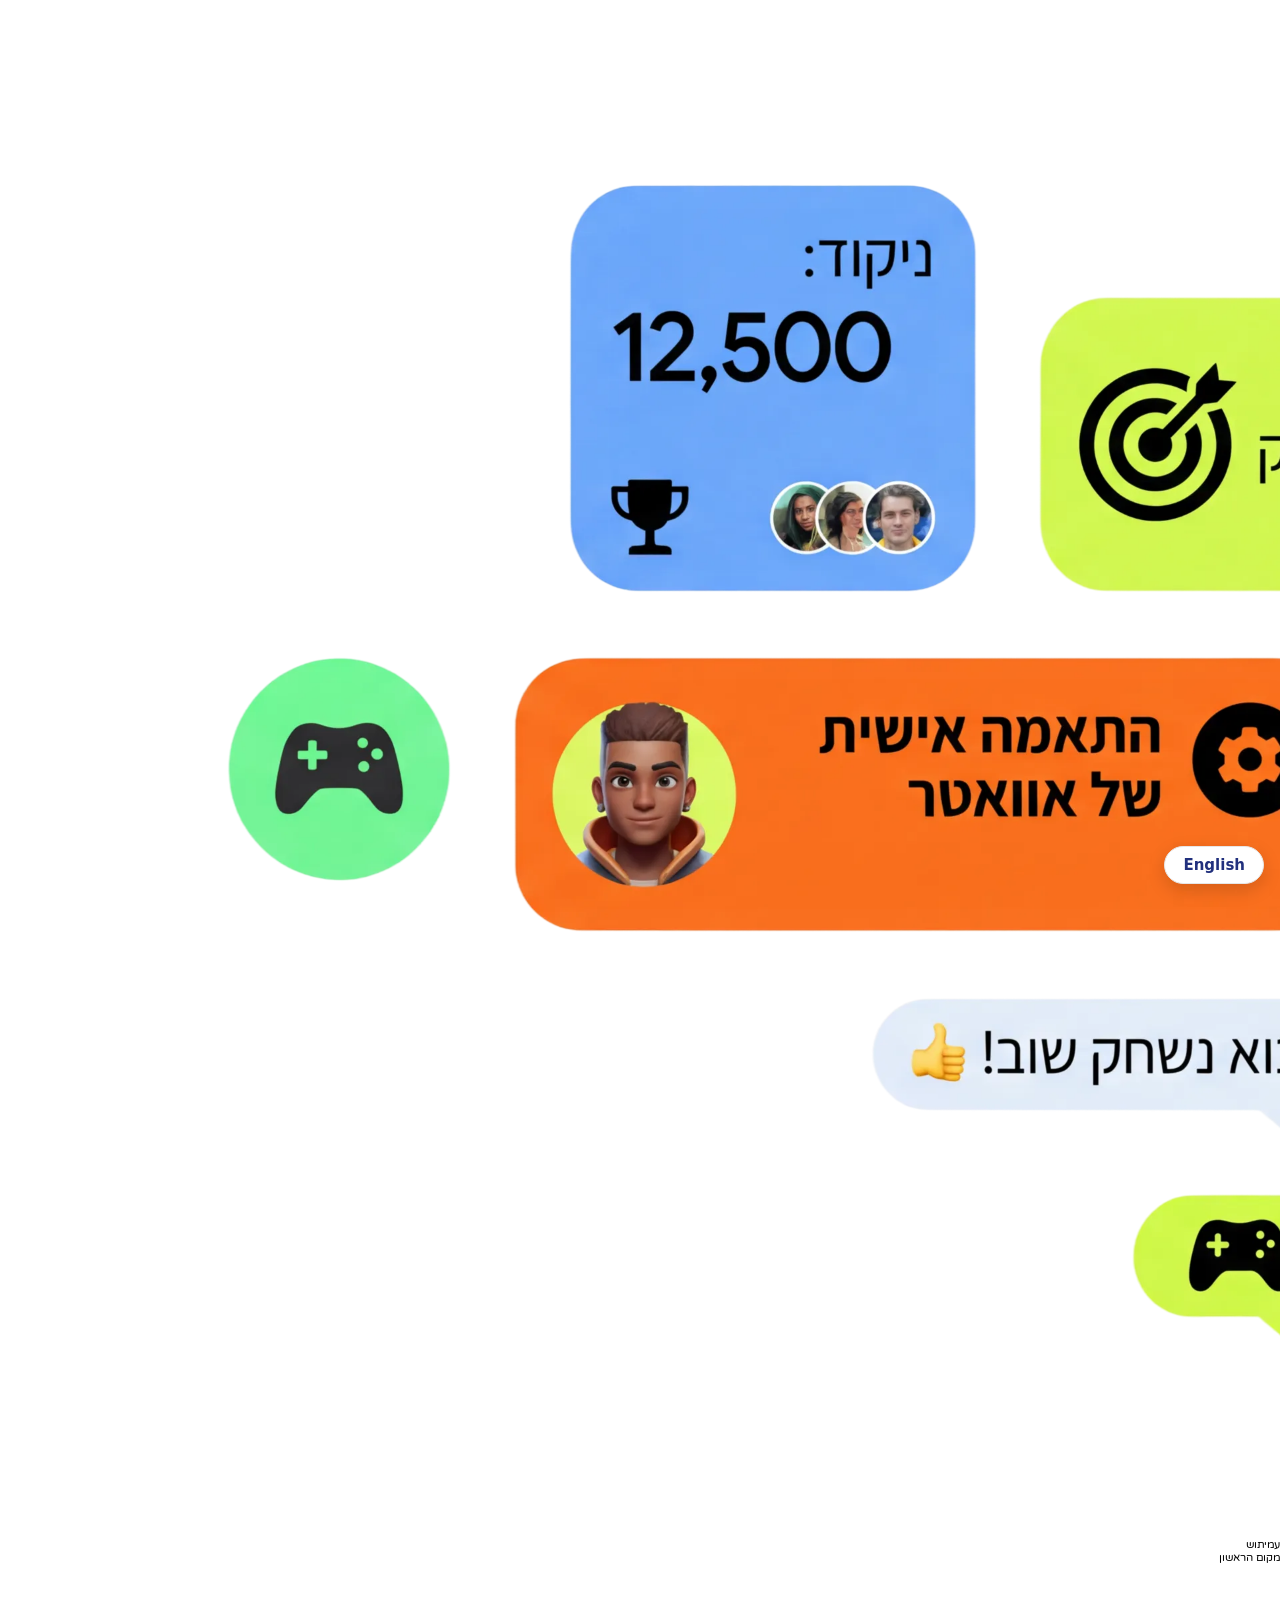
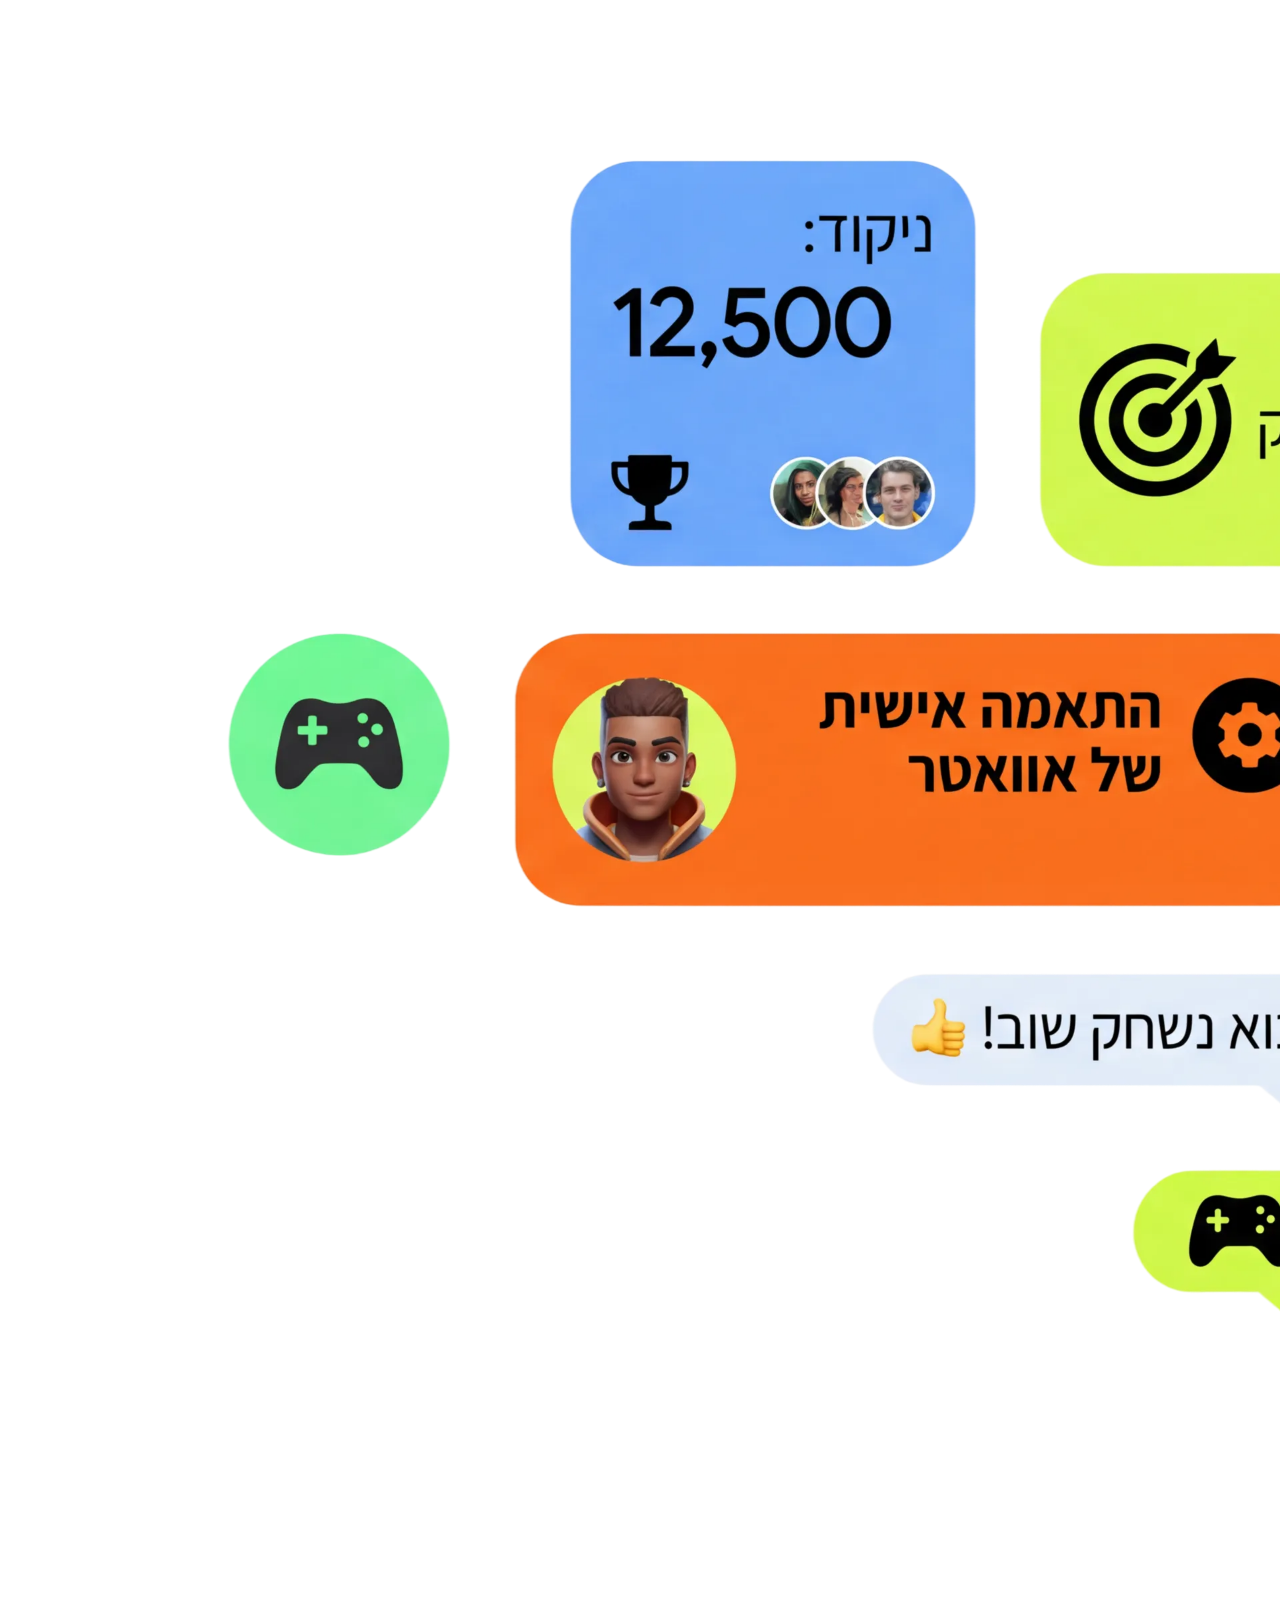
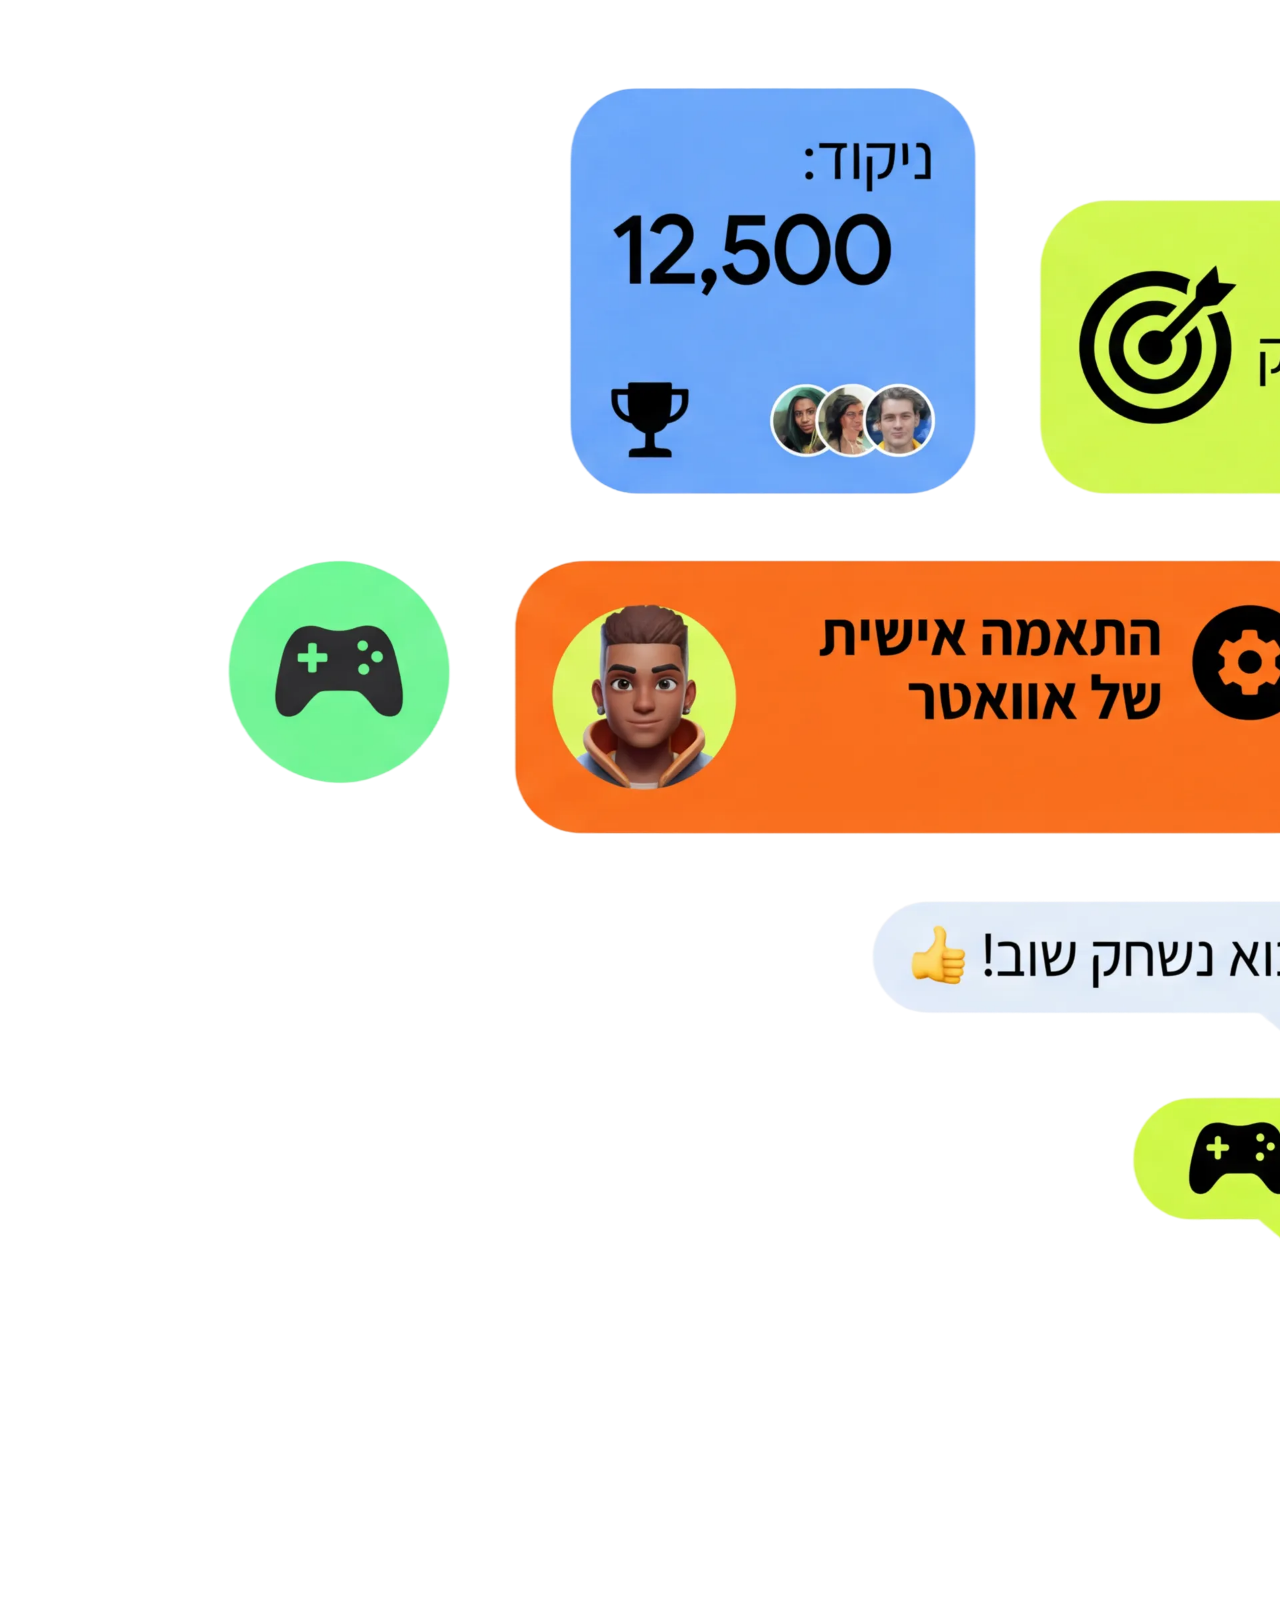
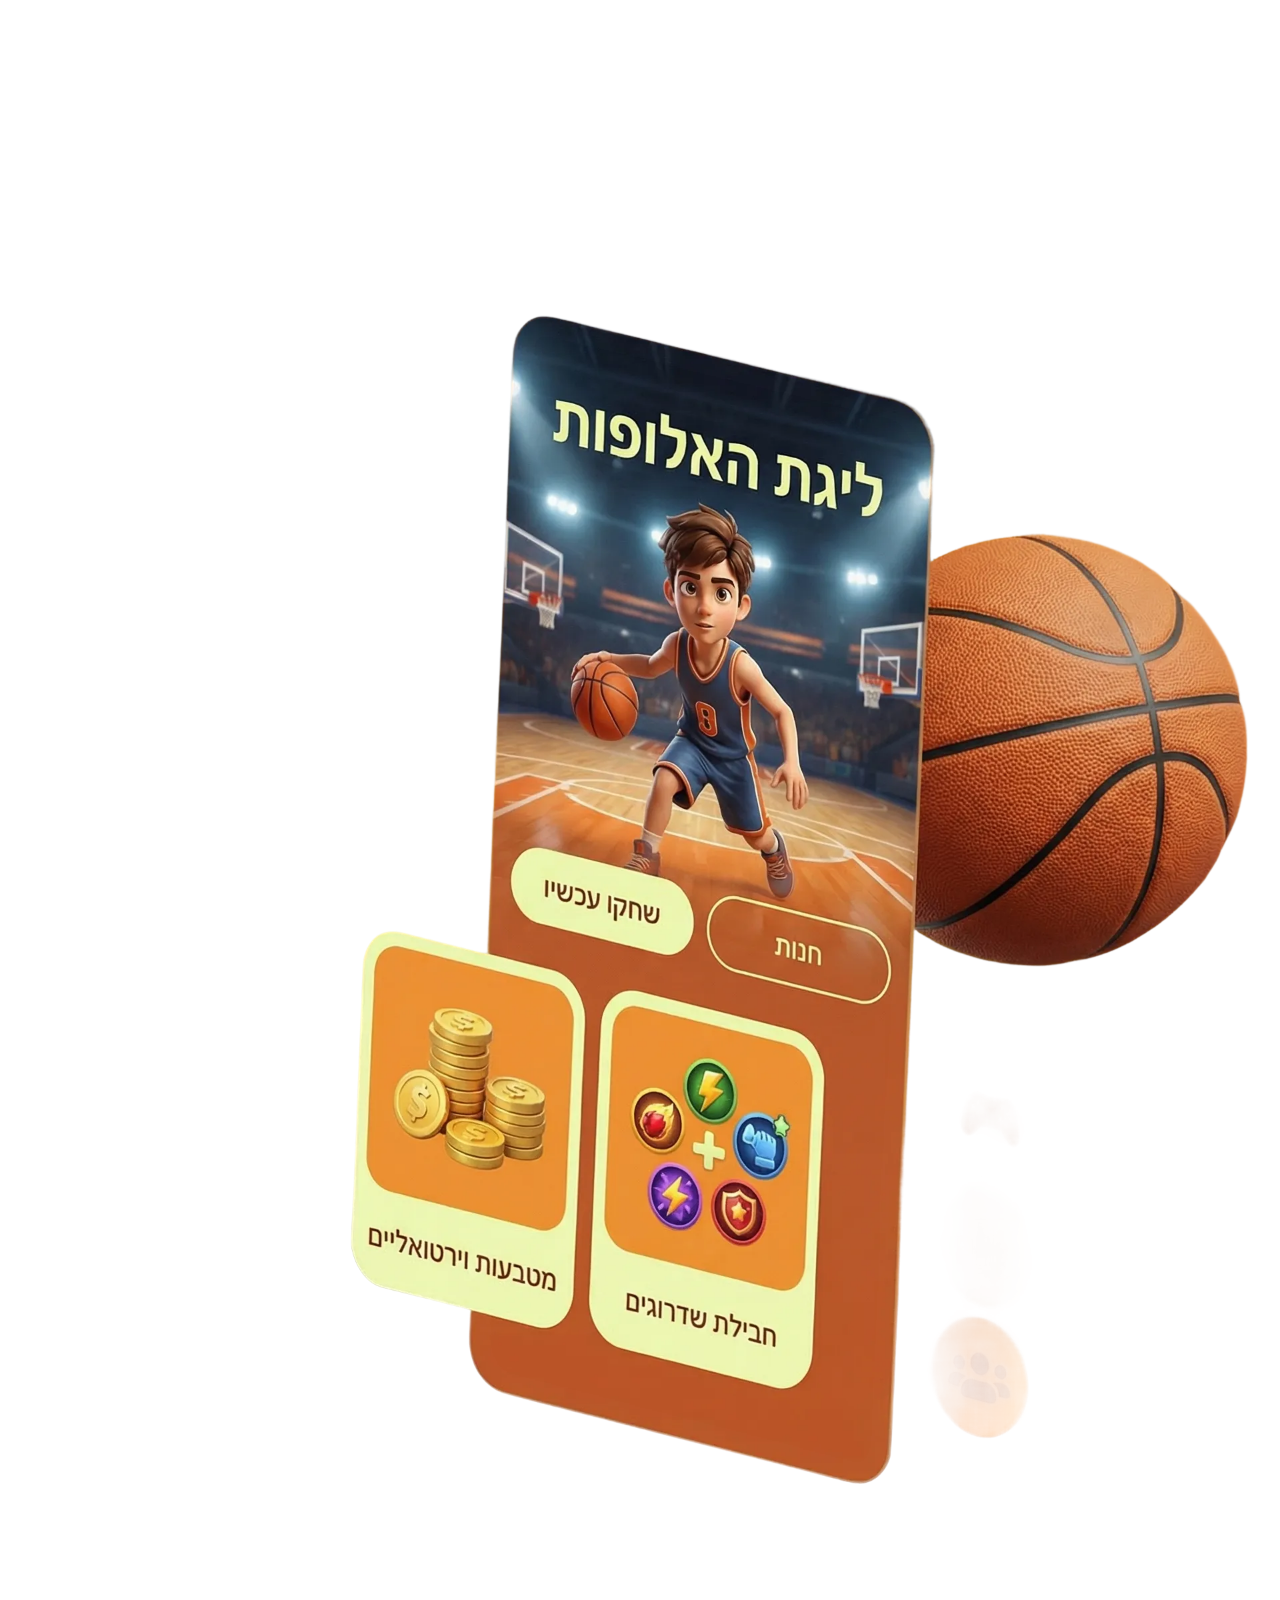
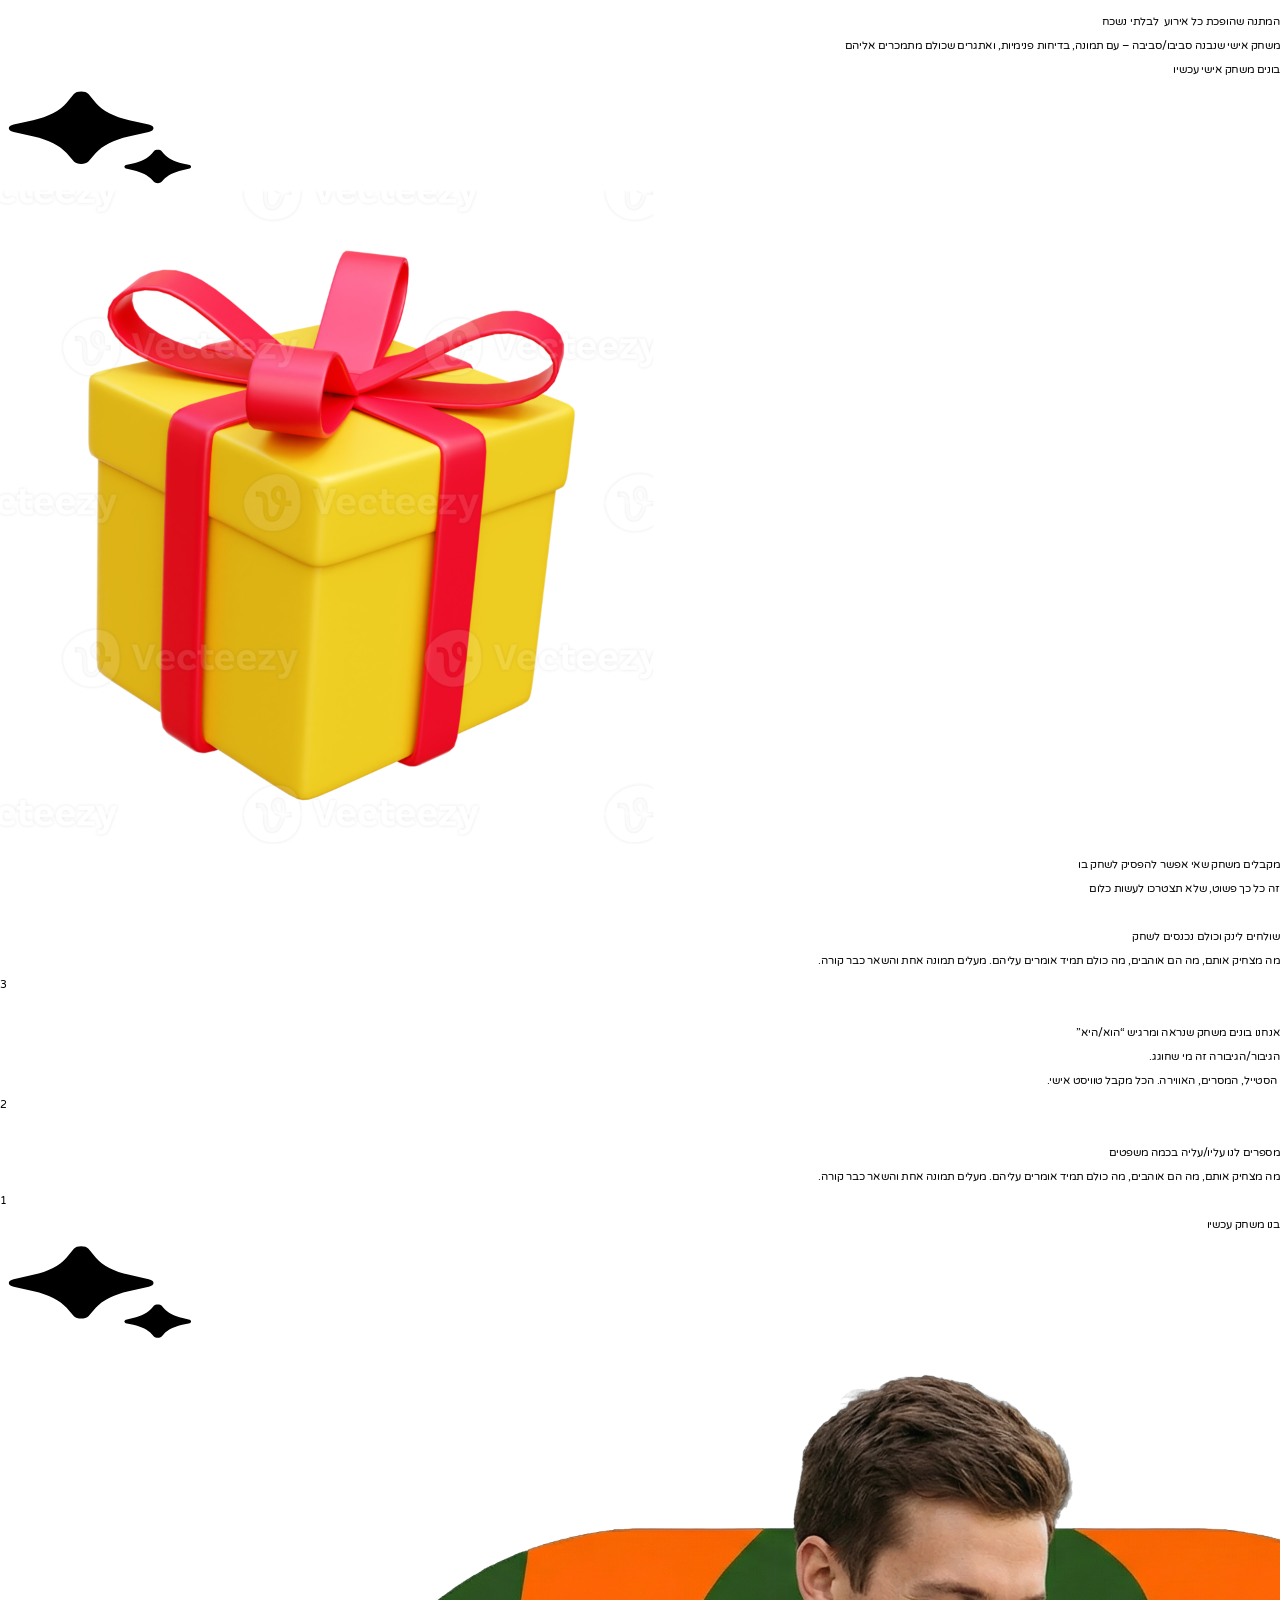
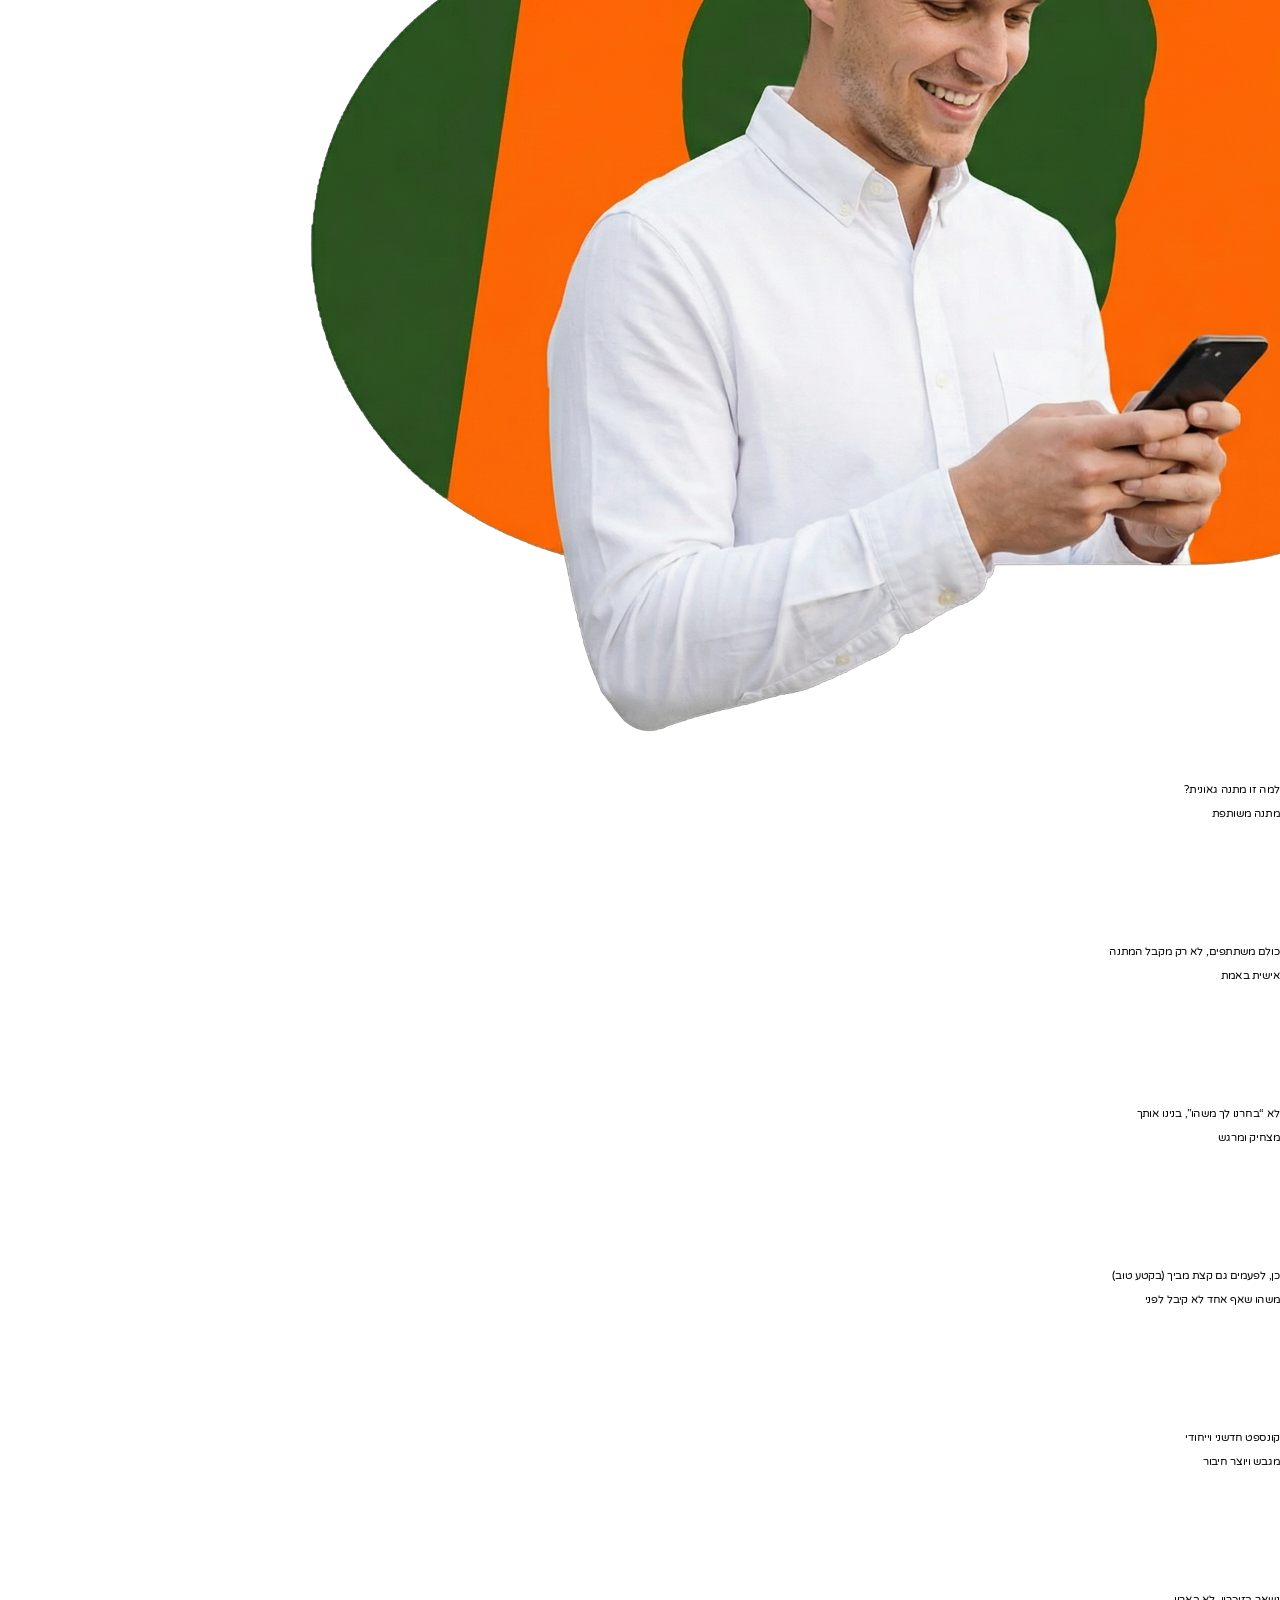
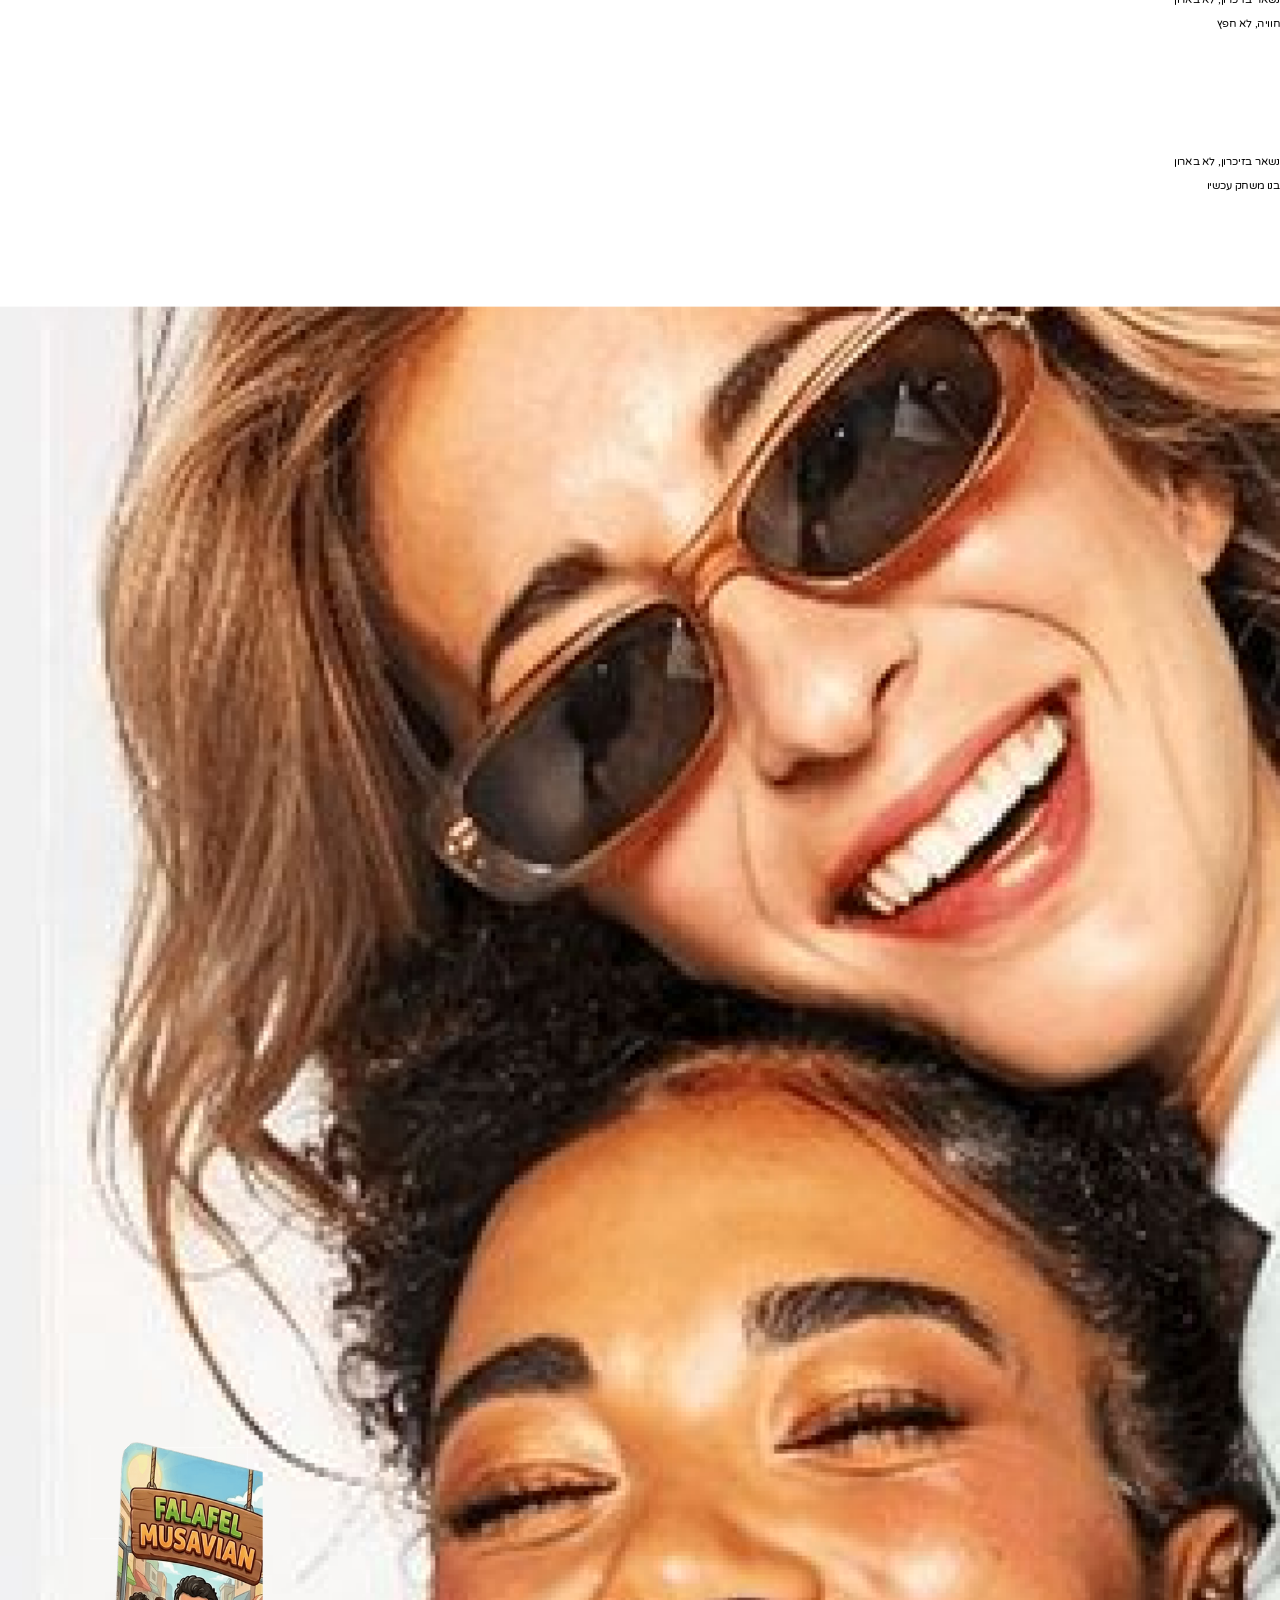
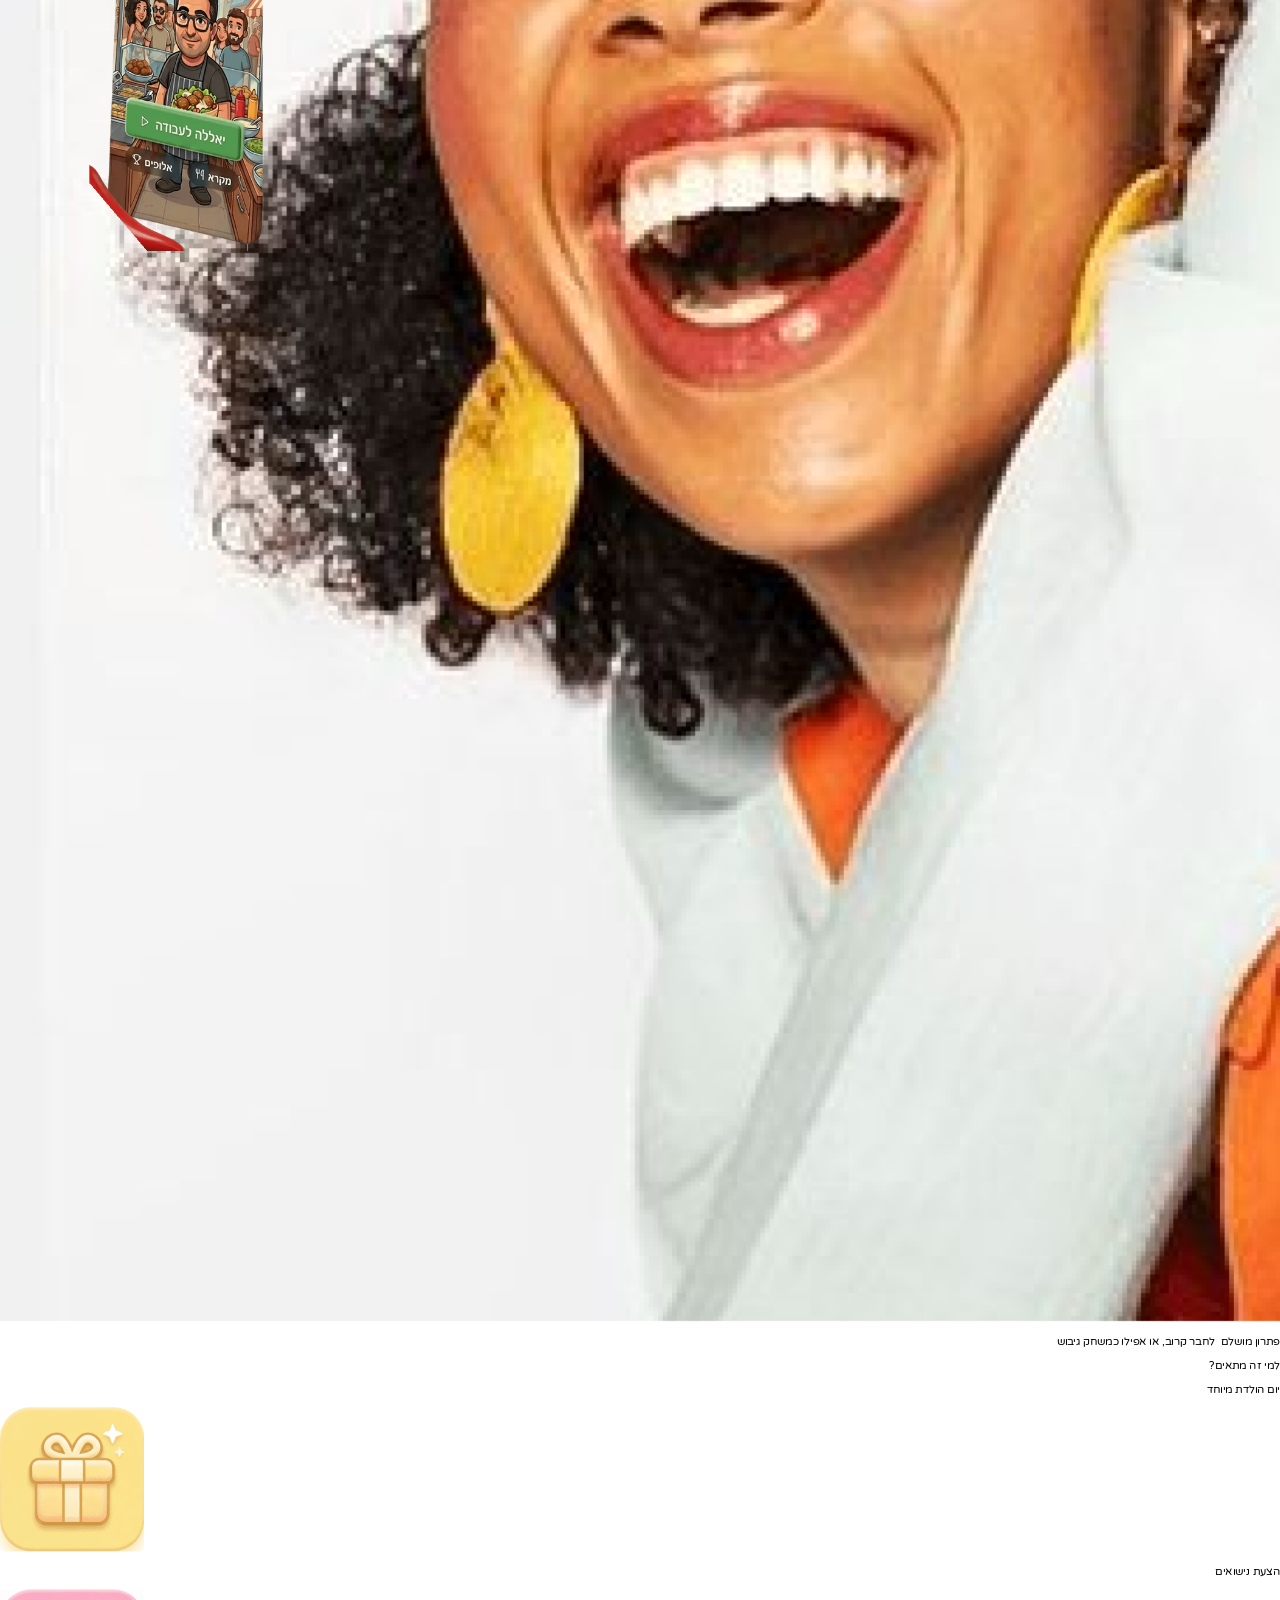
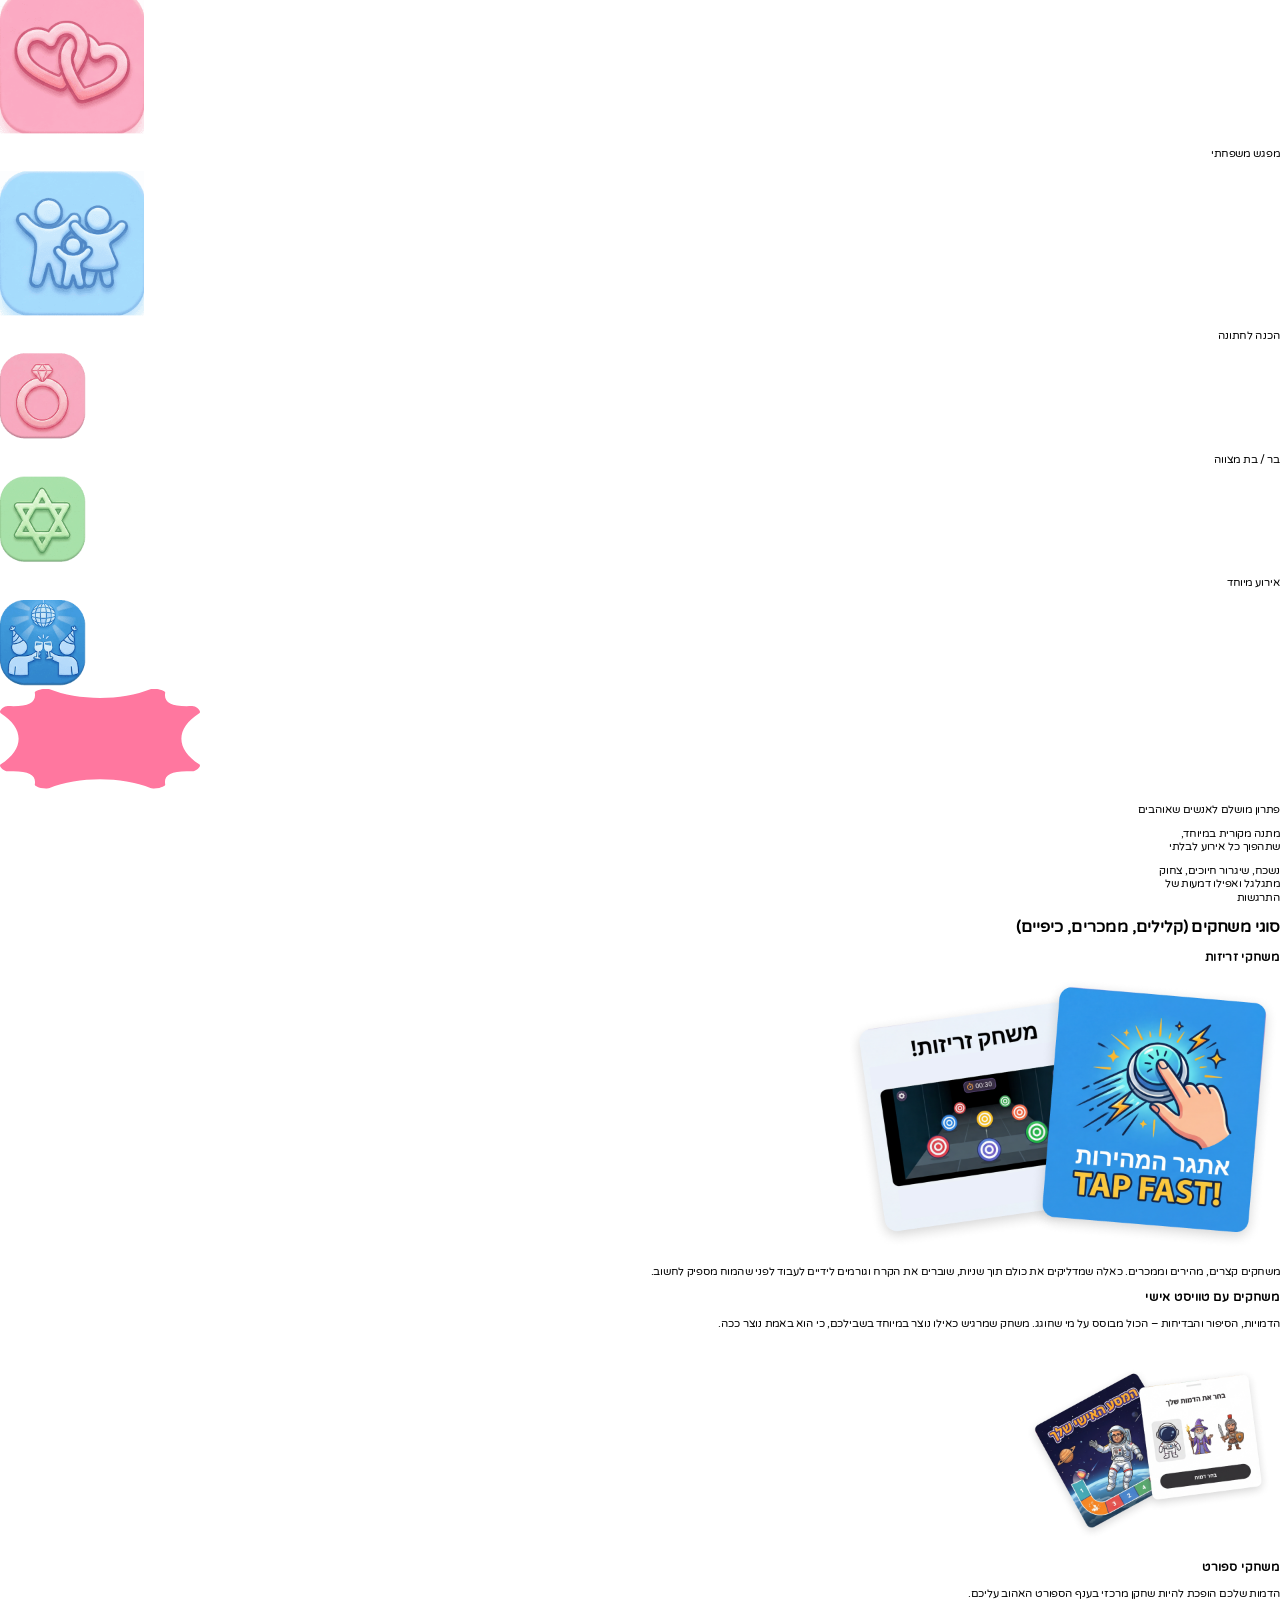
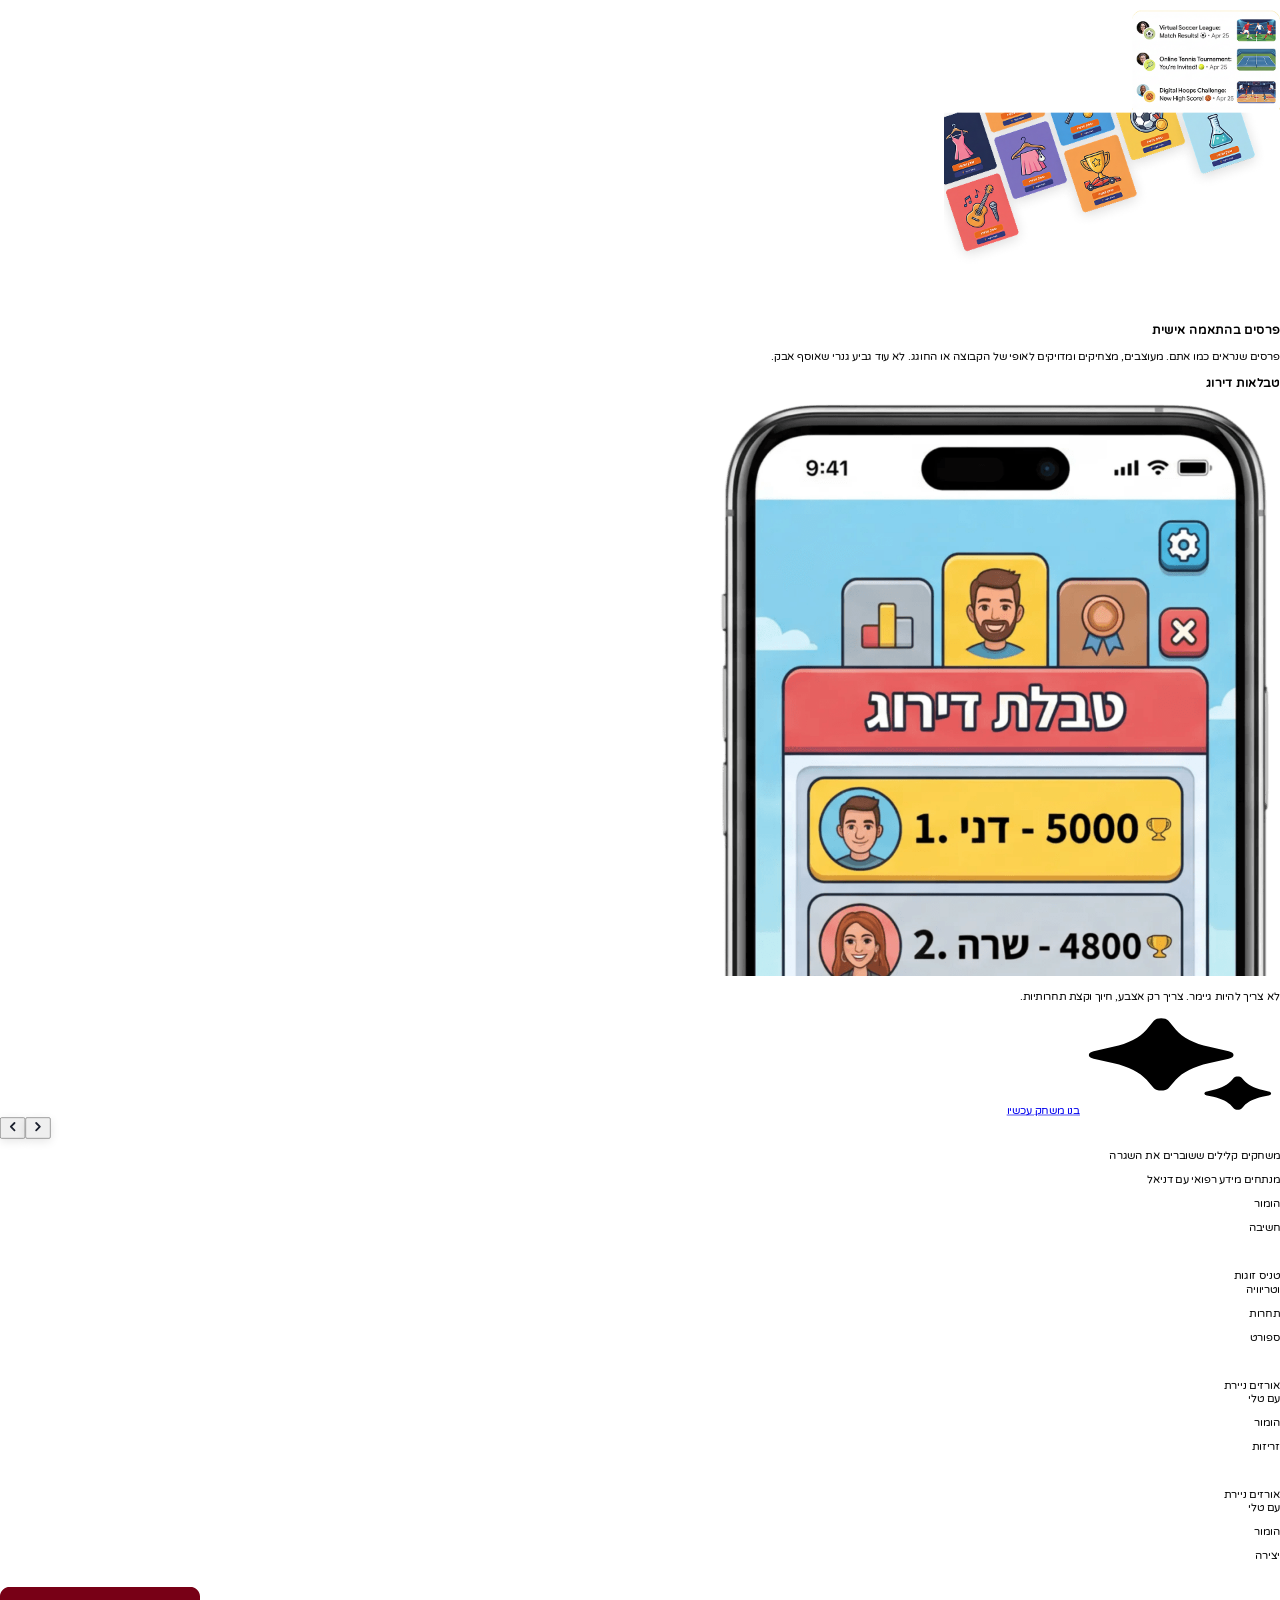
==== commit 62162a48: "Fix bento heights, clean falafel section, carousel, and CTA - Bento: equalize card heights (pink Spe" ====
--- a/clean/index.html
+++ b/clean/index.html
@@ -468,7 +468,7 @@
       <div dir="rtl" class="bg-[#f3f0e9] w-full flex flex-col items-center py-[96px] px-[60px]">
   <h2 class="text-[64px] font-extrabold text-[#1e2330] text-center leading-[1.05] mb-[56px]">סוגי משחקים <span class="text-[#9a9a86]">(קלילים, ממכרים, כיפיים)</span></h2>
   <div class="w-full max-w-[1500px] flex flex-col gap-[28px]">
-    <div class="flex flex-row-reverse gap-[28px] items-start">
+    <div class="flex flex-row-reverse gap-[28px] items-stretch">
       <div class="bg-[#F5CCF5] rounded-[44px] p-[40px] w-[37%] flex flex-col gap-[20px] text-right">
         <h3 class="text-[40px] font-extrabold text-[#1e2330]">משחקי זריזות</h3>
         <img src="img/gt-speed.png" alt="משחקי זריזות" class="w-full" />
@@ -491,9 +491,9 @@
         </div>
       </div>
     </div>
-    <div class="flex flex-row-reverse gap-[28px] items-start">
-      <div class="bg-[#780016] rounded-[44px] p-[40px] flex-1 text-white text-right flex flex-col gap-[18px]">
-        <img src="img/gt-prizes.png" alt="" class="w-[94%] mx-auto" />
+    <div class="flex flex-row-reverse gap-[28px] items-stretch">
+      <div class="bg-[#780016] rounded-[44px] p-[40px] flex-1 text-white text-right flex flex-col justify-center gap-[18px]">
+        <img src="img/gt-prizes.png" alt="" class="w-[50%] mx-auto" />
         <h3 class="text-[40px] font-extrabold">פרסים בהתאמה אישית</h3>
         <p class="text-[21px] leading-[1.5]">פרסים שנראים כמו אתם. מעוצבים, מצחיקים ומדויקים לאופי של הקבוצה או החוגג. לא עוד גביע גנרי שאוסף אבק.</p>
       </div>
@@ -509,42 +509,7 @@
       <div class="bg-[#f3f0e9] content-stretch flex flex-col h-[919px] items-center justify-center relative shrink-0 w-full">
         <div class="content-stretch flex flex-col gap-[38px] items-center justify-center px-[250px] relative shrink-0 w-full">
           <div class="content-stretch flex items-center justify-between relative shrink-0 w-[1420px]">
-            <div class="content-stretch flex gap-[8px] items-center relative shrink-0">
-              <div class="bg-white content-stretch flex items-center justify-center px-[20px] py-[8px] relative rounded-[67px] shrink-0 size-[56px]">
-                <div class="flex items-center justify-center relative shrink-0 size-[45px]">
-                  <div class="flex-none rotate-90">
-                    <div class="overflow-clip relative size-[45px]">
-                      <div class="absolute flex inset-[38.54%_30.21%_40.27%_30.21%] items-center justify-center" style="container-type:size">
-                        <div class="-rotate-180 -scale-x-100 flex-none h-[100cqh] w-[100cqw]">
-                          <div class="relative size-full">
-                            <img alt="" class="absolute block inset-0 max-w-none size-full" src="figma-assets/imgVector.svg" />
-                          </div>
-                        </div>
-                      </div>
-                    </div>
-                  </div>
-                </div>
-              </div>
-              <div class="flex items-center justify-center relative shrink-0">
-                <div class="flex-none rotate-180">
-                  <div class="bg-white content-stretch flex items-center justify-center px-[20px] py-[8px] relative rounded-[67px] size-[56px]">
-                    <div class="flex items-center justify-center relative shrink-0 size-[45px]">
-                      <div class="flex-none rotate-90">
-                        <div class="overflow-clip relative size-[45px]">
-                          <div class="absolute flex inset-[38.54%_30.21%_40.27%_30.21%] items-center justify-center" style="container-type:size">
-                            <div class="-rotate-180 -scale-x-100 flex-none h-[100cqh] w-[100cqw]">
-                              <div class="relative size-full">
-                                <img alt="" class="absolute block inset-0 max-w-none size-full" src="figma-assets/imgVector.svg" />
-                              </div>
-                            </div>
-                          </div>
-                        </div>
-                      </div>
-                    </div>
-                  </div>
-                </div>
-              </div>
-            </div>
+            <div class="flex gap-[12px] items-center shrink-0"><button class="bg-white rounded-full size-[56px] flex items-center justify-center" style="box-shadow:0 4px 14px rgba(0,0,0,.1)"><svg width="22" height="22" viewBox="0 0 24 24" fill="none" stroke="#1e2330" stroke-width="3" stroke-linecap="round" stroke-linejoin="round"><polyline points="15 18 9 12 15 6"/></svg></button><button class="bg-white rounded-full size-[56px] flex items-center justify-center" style="box-shadow:0 4px 14px rgba(0,0,0,.1)"><svg width="22" height="22" viewBox="0 0 24 24" fill="none" stroke="#1e2330" stroke-width="3" stroke-linecap="round" stroke-linejoin="round"><polyline points="9 18 15 12 9 6"/></svg></button></div>
             <p class="[word-break:break-word] font-bold leading-[1.2] not-italic relative shrink-0 text-[64px] text-black text-right" dir="auto">
               משחקים קלילים ששוברים את השגרה
             </p>
@@ -556,19 +521,7 @@
                   מנתחים מידע רפואי עם דניאל
                 </p>
                 <div class="content-stretch flex items-center justify-between relative shrink-0 w-full">
-                  <div class="bg-black content-stretch flex items-center justify-center px-[20px] py-[8px] relative rounded-[67px] shrink-0 size-[56px]">
-                    <div class="flex items-center justify-center relative shrink-0 size-[33.941px]">
-                      <div class="-rotate-135 flex-none">
-                        <div class="overflow-clip relative size-[24px]">
-                          <div class="absolute bottom-[26.04%] left-[26.04%] right-1/4 top-1/4">
-                            <div class="absolute inset-[-8.51%]">
-                              <img alt="" class="block max-w-none size-full" src="figma-assets/imgVector1.svg" />
-                            </div>
-                          </div>
-                        </div>
-                      </div>
-                    </div>
-                  </div>
+                  
                   <div class="content-stretch flex gap-[10px] items-center relative shrink-0">
                     <div class="bg-[#f3f0e9] content-stretch flex h-[32px] items-center justify-center px-[16px] py-[8px] relative rounded-[67px] shrink-0">
                       <p class="[text-box-edge:cap_alphabetic] [text-box-trim:trim-both] [word-break:break-word] font-medium leading-[1.5] not-italic relative shrink-0 text-[18px] text-black text-right" dir="auto">
@@ -585,7 +538,7 @@
               </div>
               <div class="aspect-[277/277] relative rounded-[54px] shrink-0 w-full">
                 <div class="absolute inset-0 overflow-hidden pointer-events-none rounded-[54px]">
-                  <img alt="" class="absolute h-[365.77%] left-[-335.2%] max-w-none top-[-140.26%] w-[655.39%]" src="figma-assets/imgImage141.png" />
+                  <img alt="" class="absolute inset-0 w-full h-full object-cover" src="figma-assets/imgImage141.png" />
                 </div>
               </div>
             </div>
@@ -597,19 +550,7 @@
                   וטריוויה
                 </p>
                 <div class="content-stretch flex items-center justify-between relative shrink-0 w-full">
-                  <div class="bg-black content-stretch flex items-center justify-center px-[20px] py-[8px] relative rounded-[67px] shrink-0 size-[56px]">
-                    <div class="flex items-center justify-center relative shrink-0 size-[33.941px]">
-                      <div class="-rotate-135 flex-none">
-                        <div class="overflow-clip relative size-[24px]">
-                          <div class="absolute bottom-[26.04%] left-[26.04%] right-1/4 top-1/4">
-                            <div class="absolute inset-[-8.51%]">
-                              <img alt="" class="block max-w-none size-full" src="figma-assets/imgVector1.svg" />
-                            </div>
-                          </div>
-                        </div>
-                      </div>
-                    </div>
-                  </div>
+                  
                   <div class="content-stretch flex gap-[10px] items-center relative shrink-0">
                     <div class="bg-[#f3f0e9] content-stretch flex h-[32px] items-center justify-center px-[16px] py-[8px] relative rounded-[67px] shrink-0">
                       <p class="[text-box-edge:cap_alphabetic] [text-box-trim:trim-both] [word-break:break-word] font-medium leading-[1.5] not-italic relative shrink-0 text-[18px] text-black text-right" dir="auto">
@@ -626,7 +567,7 @@
               </div>
               <div class="aspect-[277/277] relative rounded-[54px] shrink-0 w-full">
                 <div class="absolute inset-0 overflow-hidden pointer-events-none rounded-[54px]">
-                  <img alt="" class="absolute h-[365.77%] left-[-551.71%] max-w-none top-[-128.42%] w-[655.39%]" src="figma-assets/imgImage141.png" />
+                  <img alt="" class="absolute inset-0 w-full h-full object-cover" src="figma-assets/imgImage141.png" />
                 </div>
               </div>
             </div>
@@ -638,19 +579,7 @@
                   עם טלי
                 </p>
                 <div class="content-stretch flex items-center justify-between relative shrink-0 w-full">
-                  <div class="bg-black content-stretch flex items-center justify-center px-[20px] py-[8px] relative rounded-[67px] shrink-0 size-[56px]">
-                    <div class="flex items-center justify-center relative shrink-0 size-[33.941px]">
-                      <div class="-rotate-135 flex-none">
-                        <div class="overflow-clip relative size-[24px]">
-                          <div class="absolute bottom-[26.04%] left-[26.04%] right-1/4 top-1/4">
-                            <div class="absolute inset-[-8.51%]">
-                              <img alt="" class="block max-w-none size-full" src="figma-assets/imgVector1.svg" />
-                            </div>
-                          </div>
-                        </div>
-                      </div>
-                    </div>
-                  </div>
+                  
                   <div class="content-stretch flex gap-[10px] items-center relative shrink-0">
                     <div class="bg-[#f3f0e9] content-stretch flex h-[32px] items-center justify-center px-[16px] py-[8px] relative rounded-[67px] shrink-0">
                       <p class="[text-box-edge:cap_alphabetic] [text-box-trim:trim-both] [word-break:break-word] font-medium leading-[1.5] not-italic relative shrink-0 text-[18px] text-black text-right" dir="auto">
@@ -667,7 +596,7 @@
               </div>
               <div class="aspect-[277/277] relative rounded-[54px] shrink-0 w-full">
                 <div class="absolute inset-0 overflow-hidden pointer-events-none rounded-[54px]">
-                  <img alt="" class="absolute h-[365.77%] left-[-445.67%] max-w-none top-[-16.77%] w-[655.39%]" src="figma-assets/imgImage141.png" />
+                  <img alt="" class="absolute inset-0 w-full h-full object-cover" src="figma-assets/imgImage141.png" />
                 </div>
               </div>
             </div>
@@ -679,19 +608,7 @@
                   עם טלי
                 </p>
                 <div class="content-stretch flex items-center justify-between relative shrink-0 w-full">
-                  <div class="bg-black content-stretch flex items-center justify-center px-[20px] py-[8px] relative rounded-[67px] shrink-0 size-[56px]">
-                    <div class="flex items-center justify-center relative shrink-0 size-[33.941px]">
-                      <div class="-rotate-135 flex-none">
-                        <div class="overflow-clip relative size-[24px]">
-                          <div class="absolute bottom-[26.04%] left-[26.04%] right-1/4 top-1/4">
-                            <div class="absolute inset-[-8.51%]">
-                              <img alt="" class="block max-w-none size-full" src="figma-assets/imgVector1.svg" />
-                            </div>
-                          </div>
-                        </div>
-                      </div>
-                    </div>
-                  </div>
+                  
                   <div class="content-stretch flex gap-[10px] items-center relative shrink-0">
                     <div class="bg-white content-stretch flex h-[32px] items-center justify-center px-[16px] py-[8px] relative rounded-[67px] shrink-0">
                       <p class="[text-box-edge:cap_alphabetic] [text-box-trim:trim-both] [word-break:break-word] font-medium leading-[1.5] not-italic relative shrink-0 text-[18px] text-black text-right" dir="auto">
@@ -715,7 +632,7 @@
           </div>
         </div>
       </div>
-      <div class="relative content-stretch flex flex-col items-center justify-center py-[120px] relative shrink-0 w-full"><img src="img/falafel.png" alt="FALAFEL MUSAVIAN" style="position:absolute;left:7%;top:50%;transform:translateY(-50%);width:33%;max-width:620px;z-index:5;pointer-events:none" />
+      <div class="relative content-stretch flex flex-col items-center justify-center py-[120px] relative shrink-0 w-full"><img src="img/falafel-phone.png" alt="FALAFEL MUSAVIAN" style="position:absolute;left:7%;top:50%;transform:translateY(-50%);width:17%;max-width:260px;z-index:5;pointer-events:none" />
         <div class="h-[806px] relative shrink-0 w-full">
           <div class="-translate-x-1/2 absolute h-[806px] left-[calc(50%-0.5px)] top-0 w-[1479px]">
             <div class="absolute h-[806px] left-0 top-0 w-[1479px]">
@@ -772,12 +689,12 @@
                   </div>
                   <div class="absolute h-[60px] left-[528px] top-[108px] w-[160px]">
                     <div class="absolute inset-0 overflow-hidden pointer-events-none">
-                      <img alt="" class="absolute h-[703.41%] left-[-139.74%] max-w-none top-[-445.15%] w-[472.63%]" src="figma-assets/img417513C9854744BcB7E1C0148015715A2.png" />
+                      
                     </div>
                   </div>
                   <div class="absolute h-[95px] left-[149px] top-[80px] w-[93px]">
                     <div class="absolute inset-0 overflow-hidden pointer-events-none">
-                      <img alt="" class="absolute h-[444.26%] left-[-316.27%] max-w-none top-[-339.41%] w-[813.13%]" src="figma-assets/img417513C9854744BcB7E1C0148015715A2.png" />
+                      
                     </div>
                   </div>
                 </div>
@@ -944,11 +861,11 @@
         </div>
         <div class="bg-white content-stretch flex flex-col gap-[37px] h-[1022px] items-center justify-center relative rounded-[34px] shrink-0 w-[1198px]">
           <div class="h-[597px] relative shrink-0 w-[1070px]">
-            <img alt="" class="absolute inset-0 max-w-none object-cover pointer-events-none size-full" src="figma-assets/imgImage1441.png" />
+            <img alt="" class="absolute inset-0 max-w-none object-cover pointer-events-none size-full" src="img/cta-ice.png" />
           </div>
           <div class="content-stretch flex flex-col gap-[62px] items-center relative shrink-0 w-[874px]">
             <div class="content-stretch flex flex-col gap-[33px] items-center relative shrink-0 w-[612px]">
-              <p class="[word-break:break-word] font-extrabold leading-[1.2] min-w-full not-italic relative shrink-0 text-[64px] text-black text-right w-[min-content]" dir="auto">
+              <p class="[word-break:break-word] font-extrabold leading-[1.2] min-w-full not-italic relative shrink-0 text-[64px] text-black text-right w-[min-content]" dir="auto" style="white-space:nowrap">
                 מוכנים לשבור את הקרח?
               </p>
               <div class="bg-[#d2e823] content-stretch flex gap-[9.128px] h-[71px] items-center justify-center px-[22.82px] py-[9.128px] relative rounded-[76.446px] shrink-0 w-[330px]">
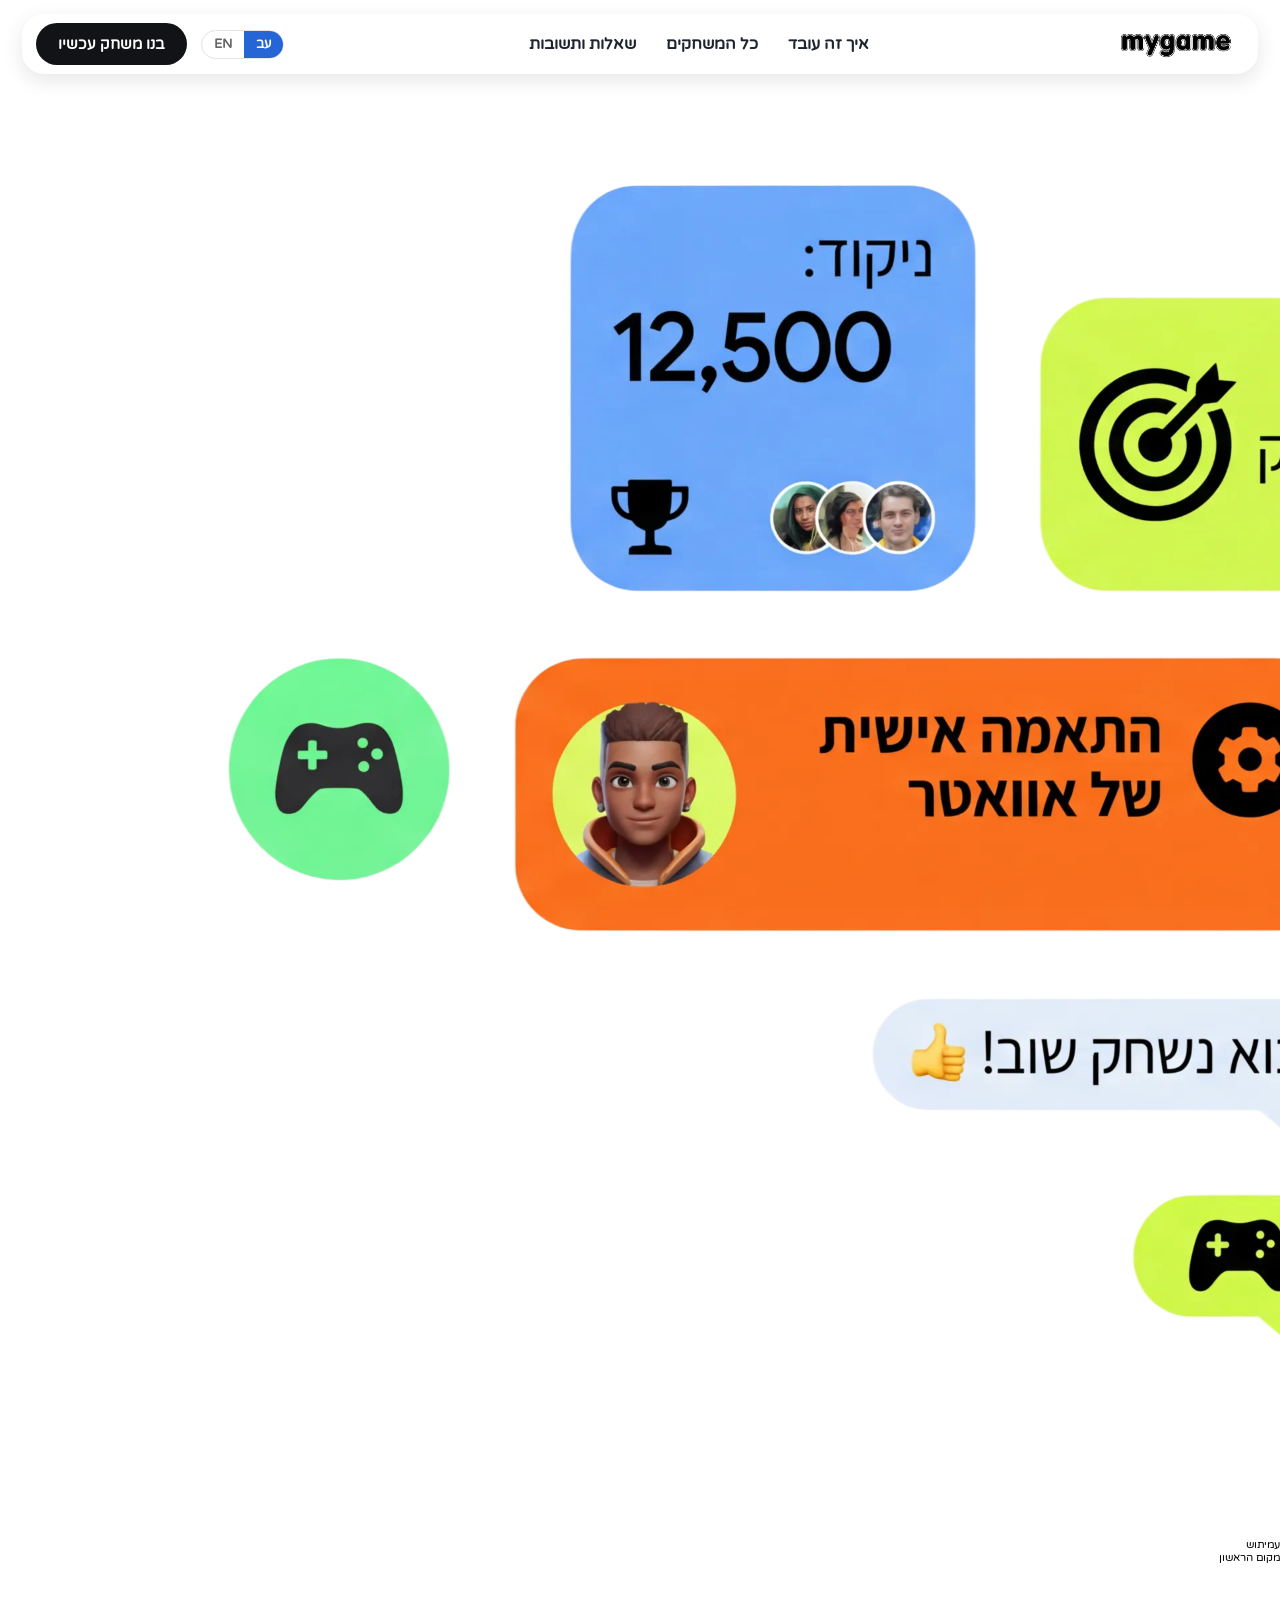
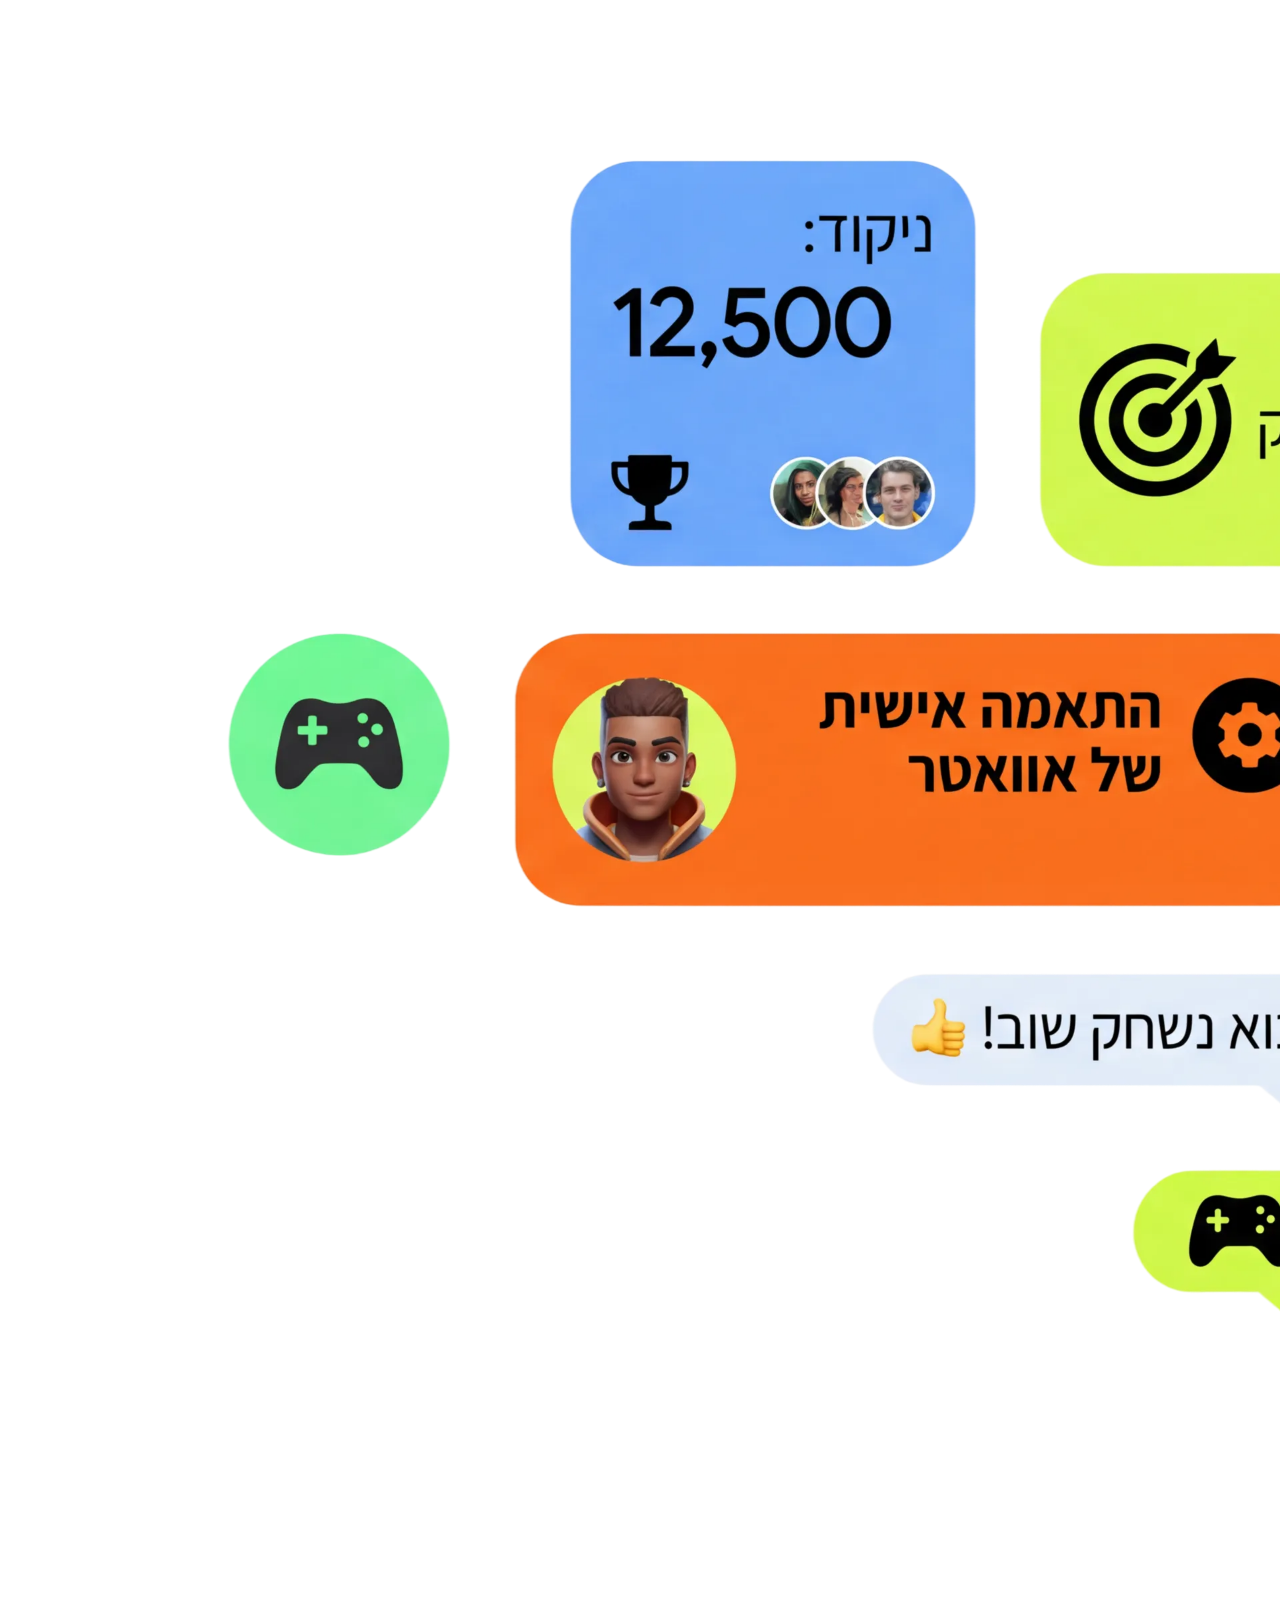
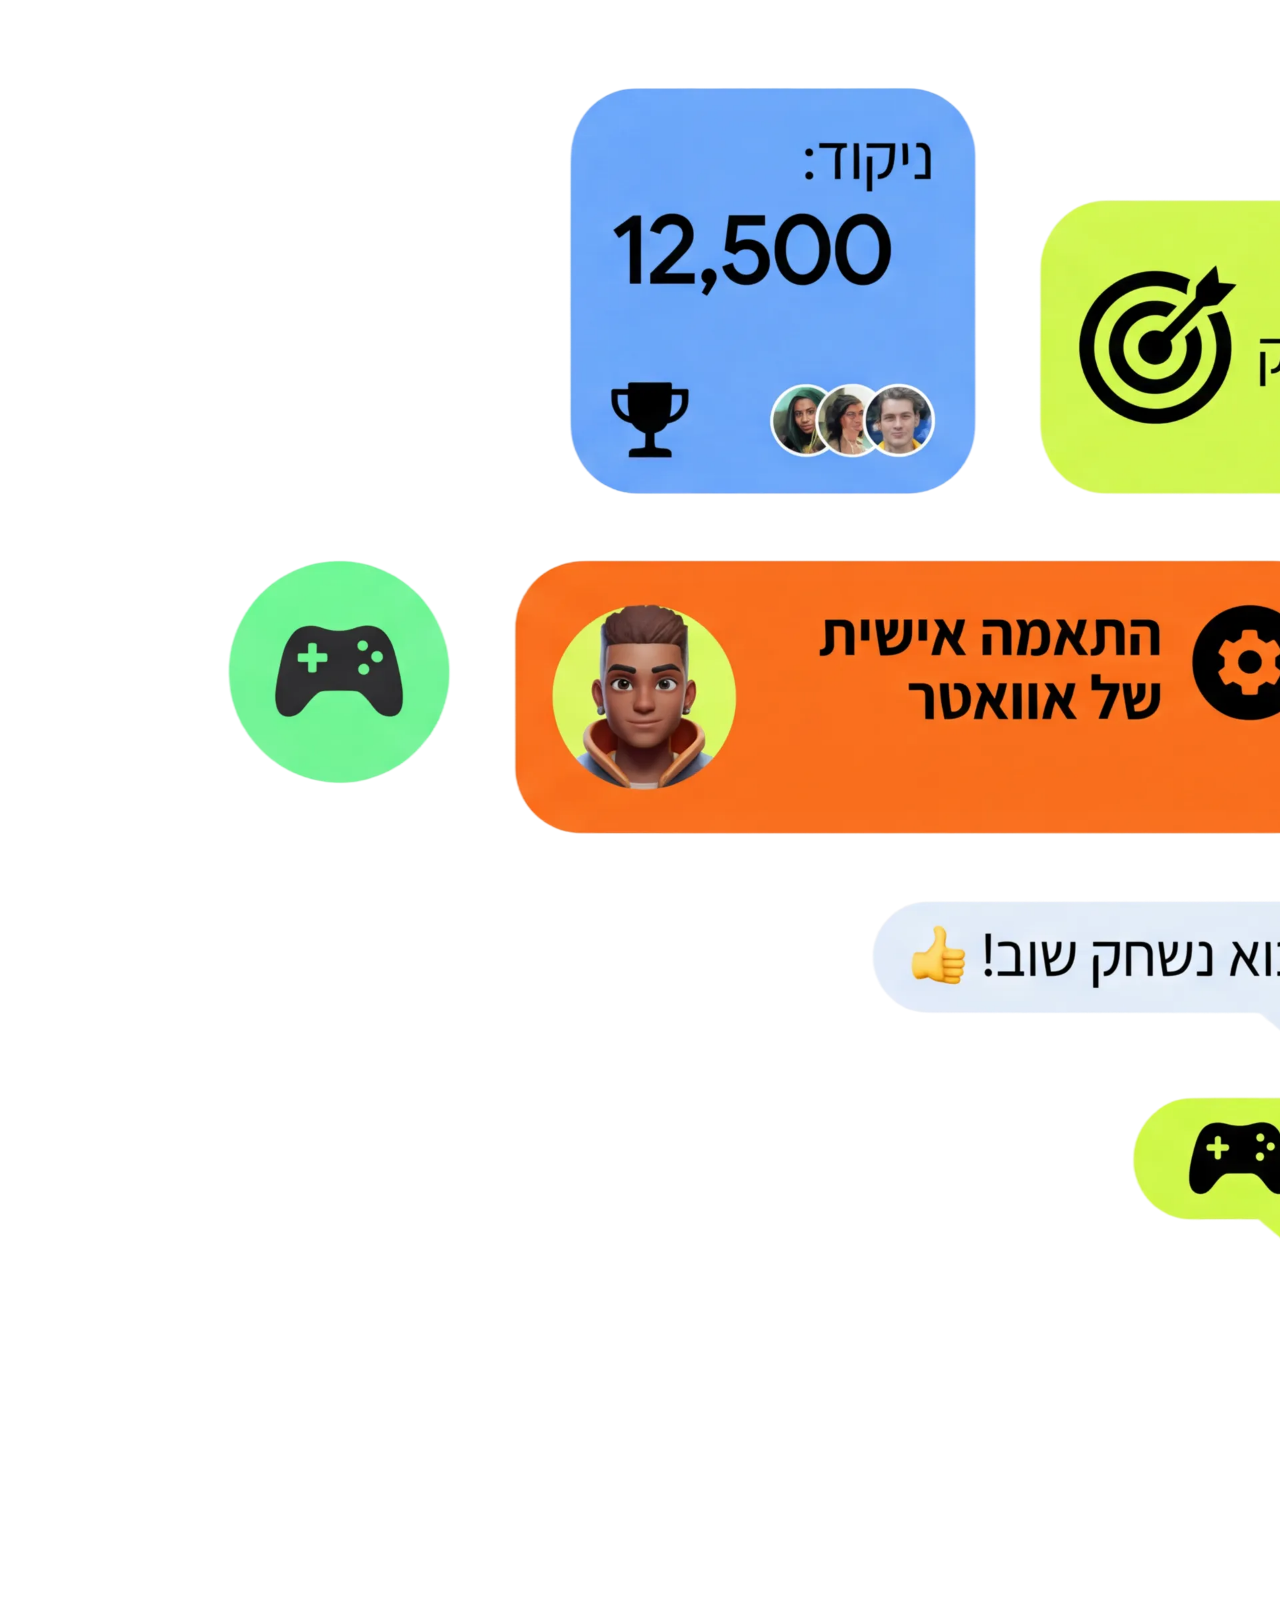
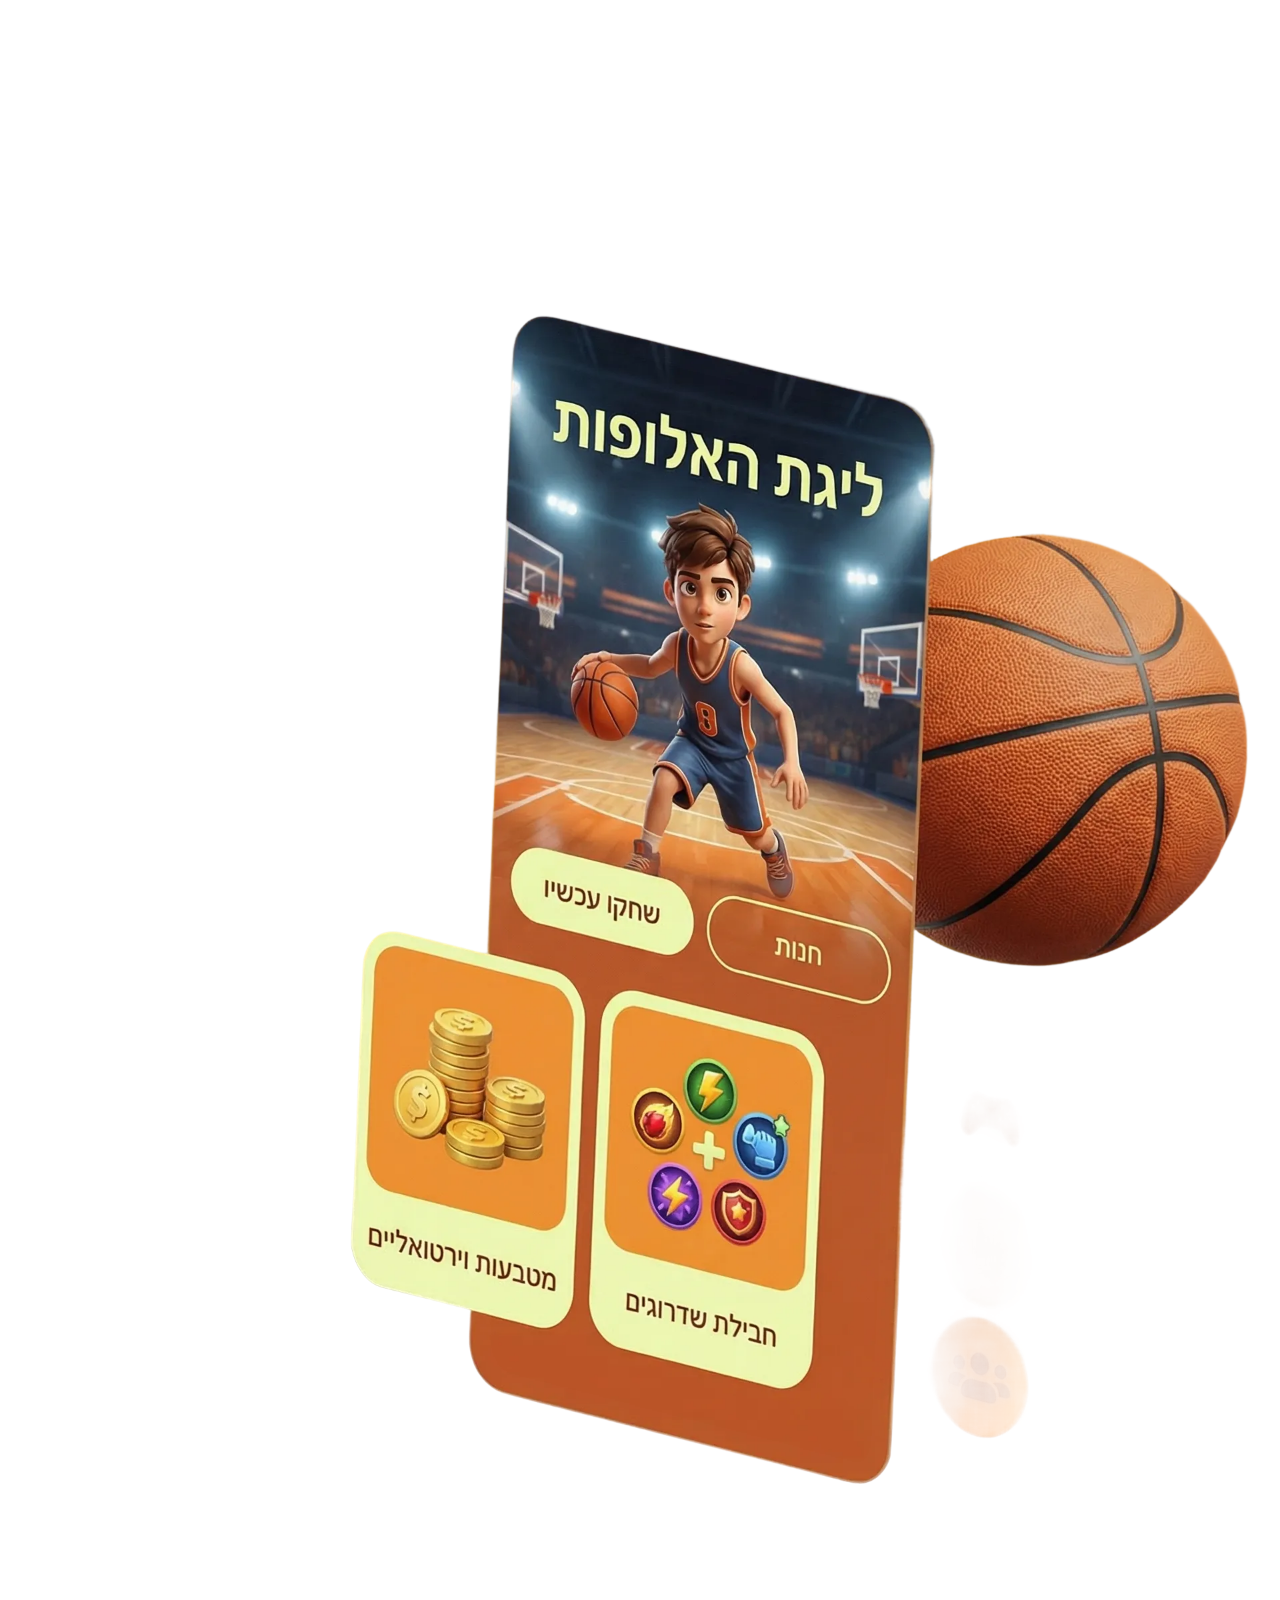
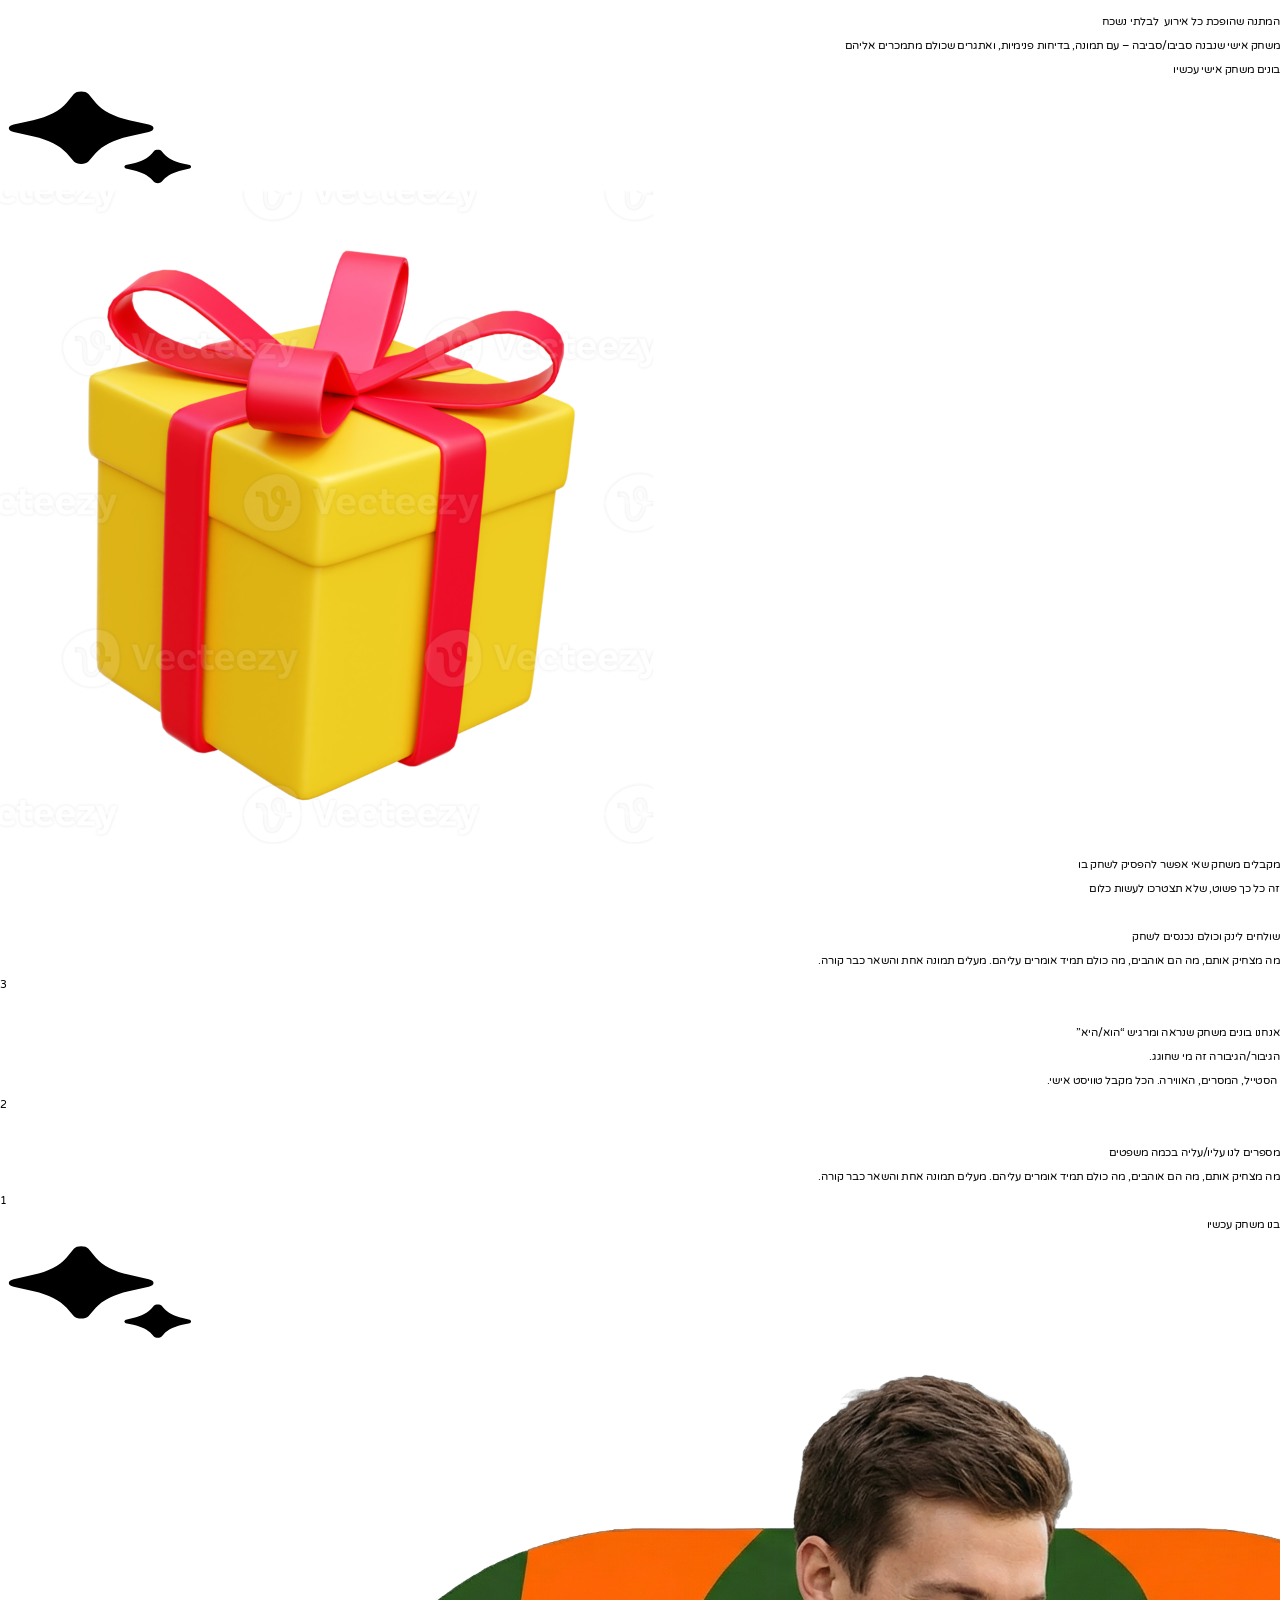
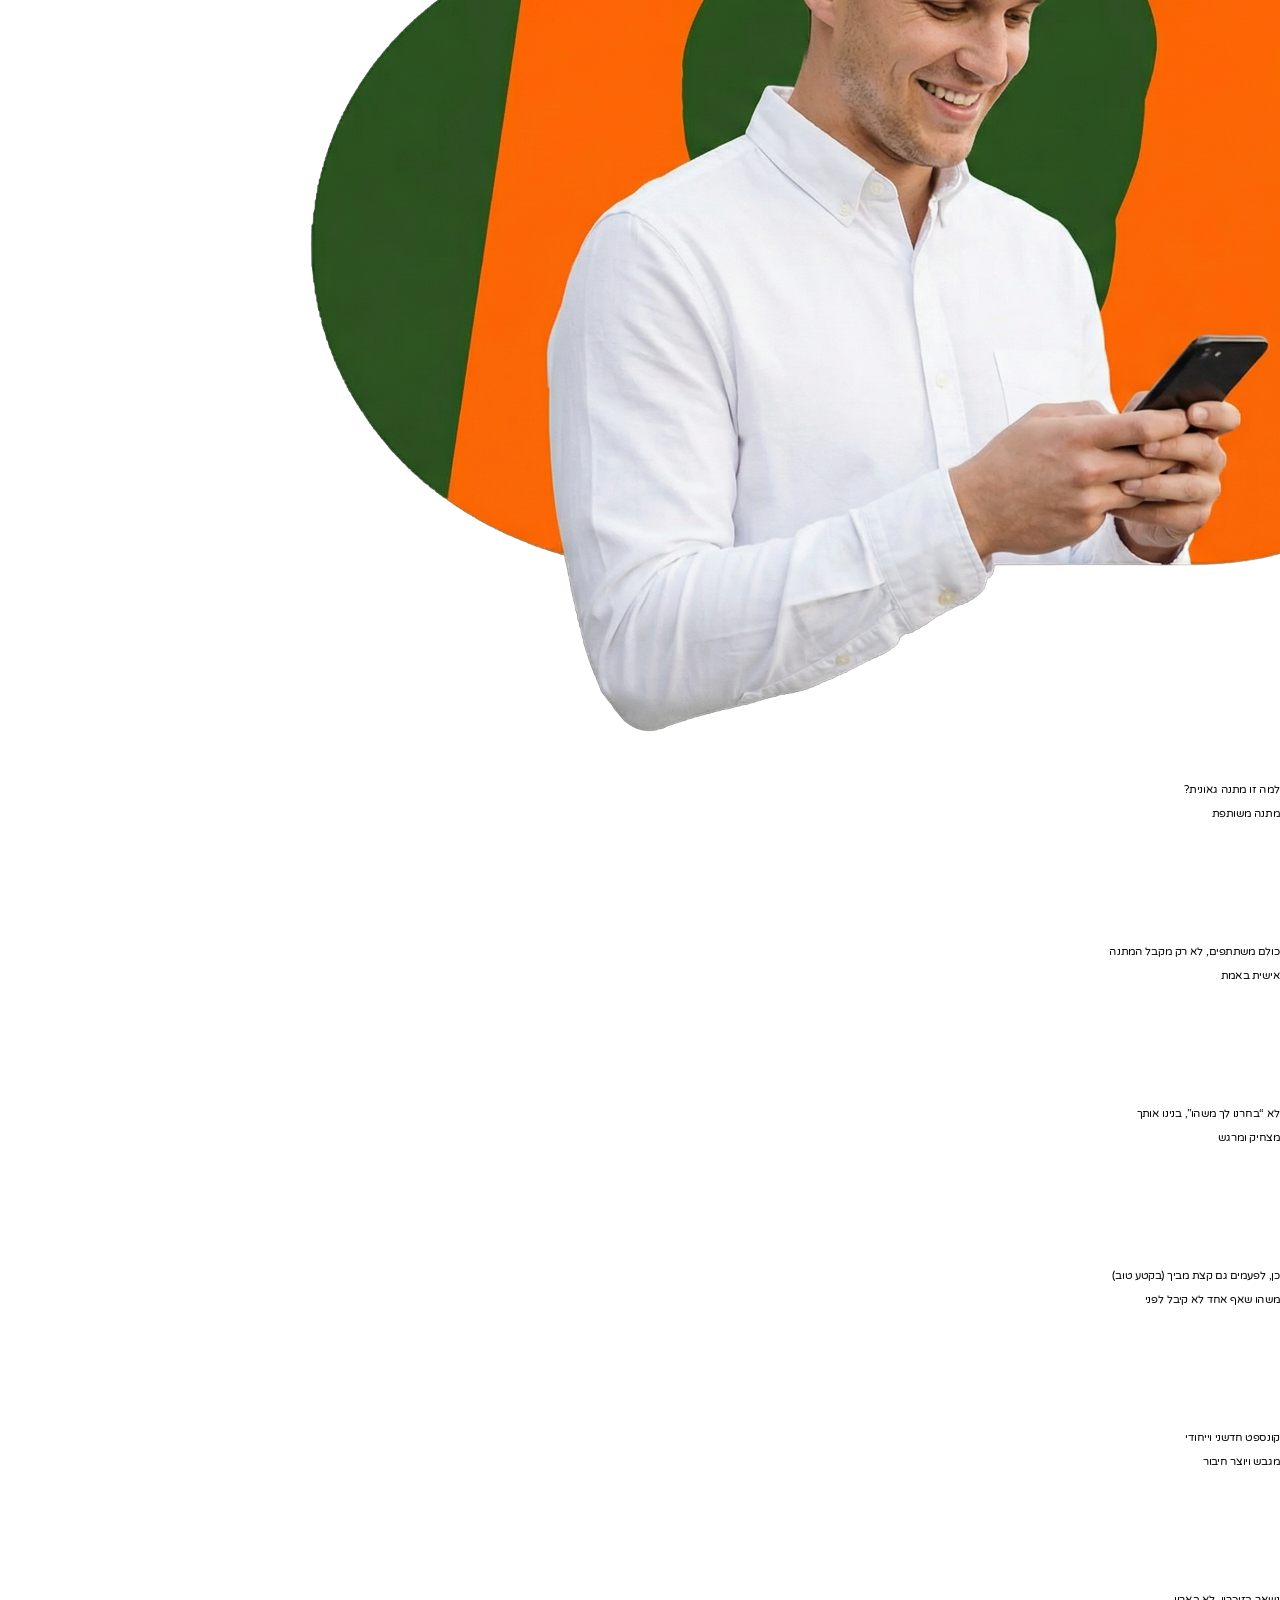
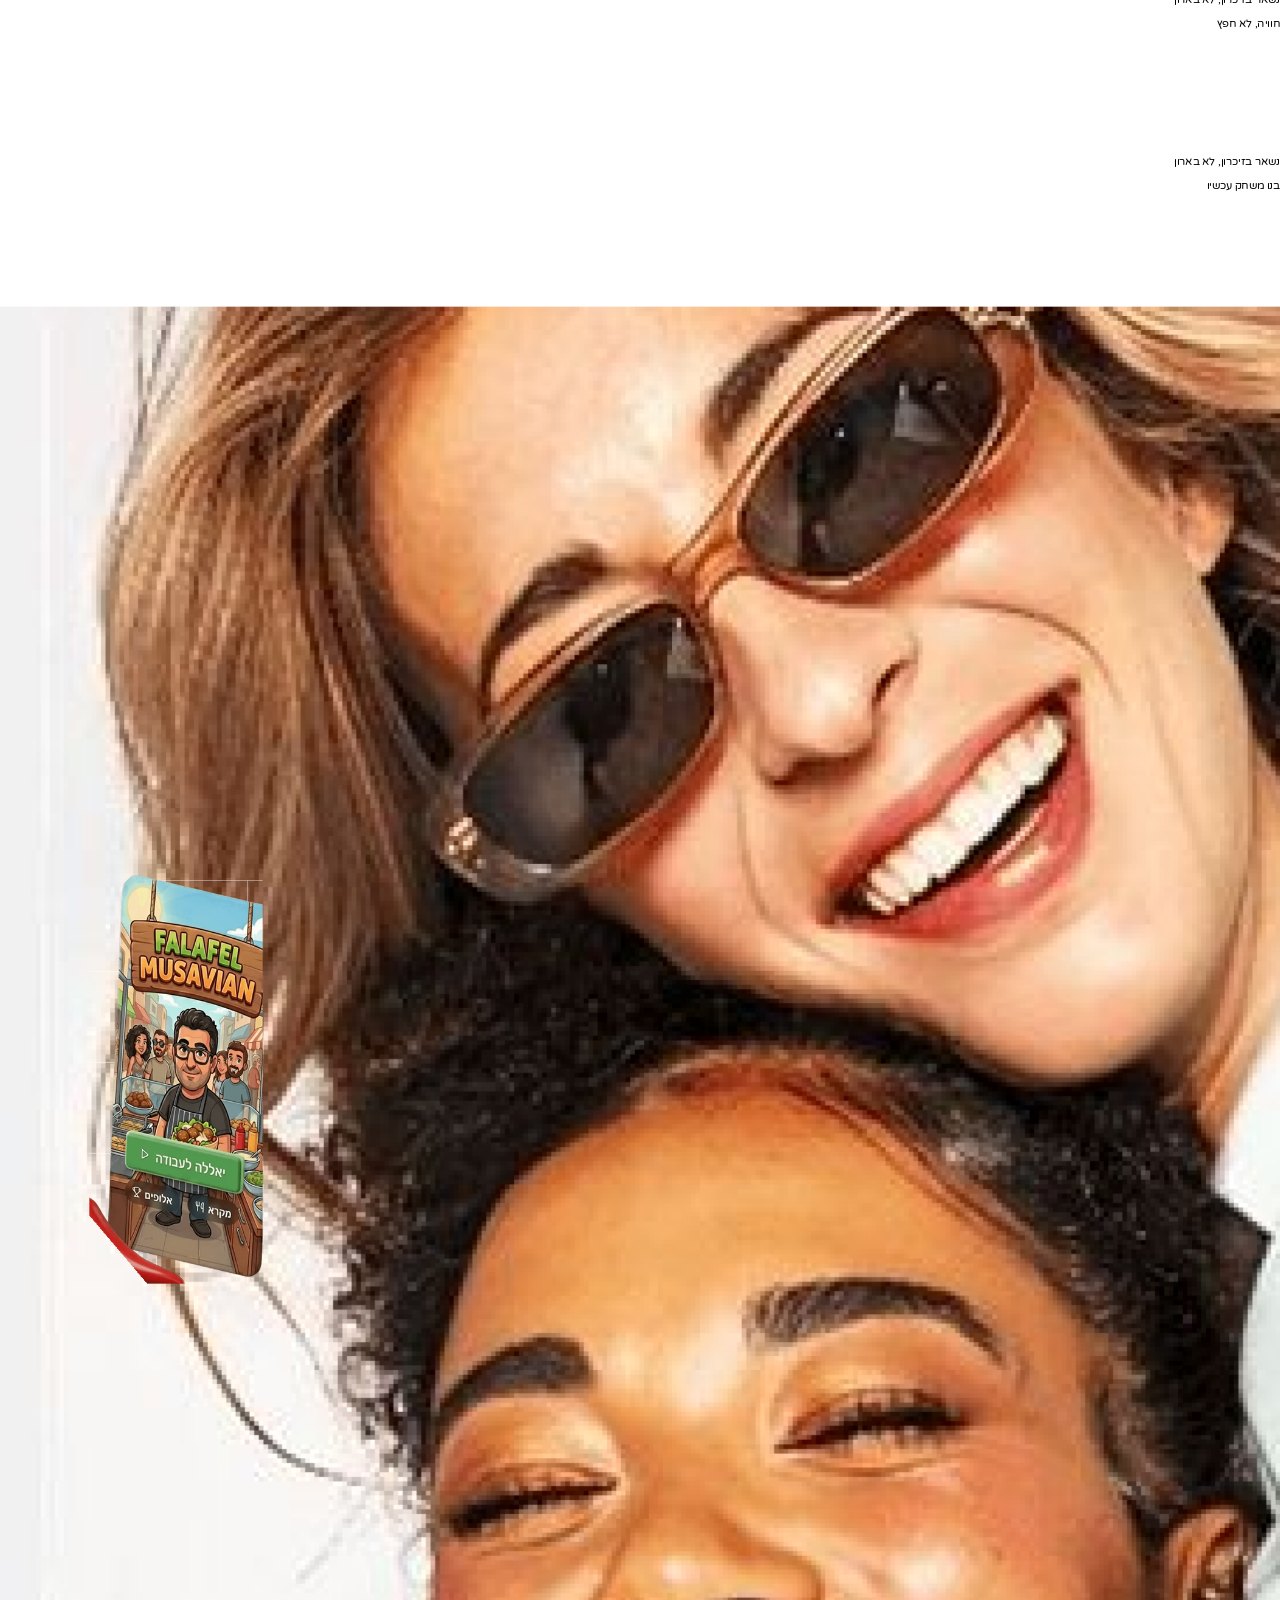
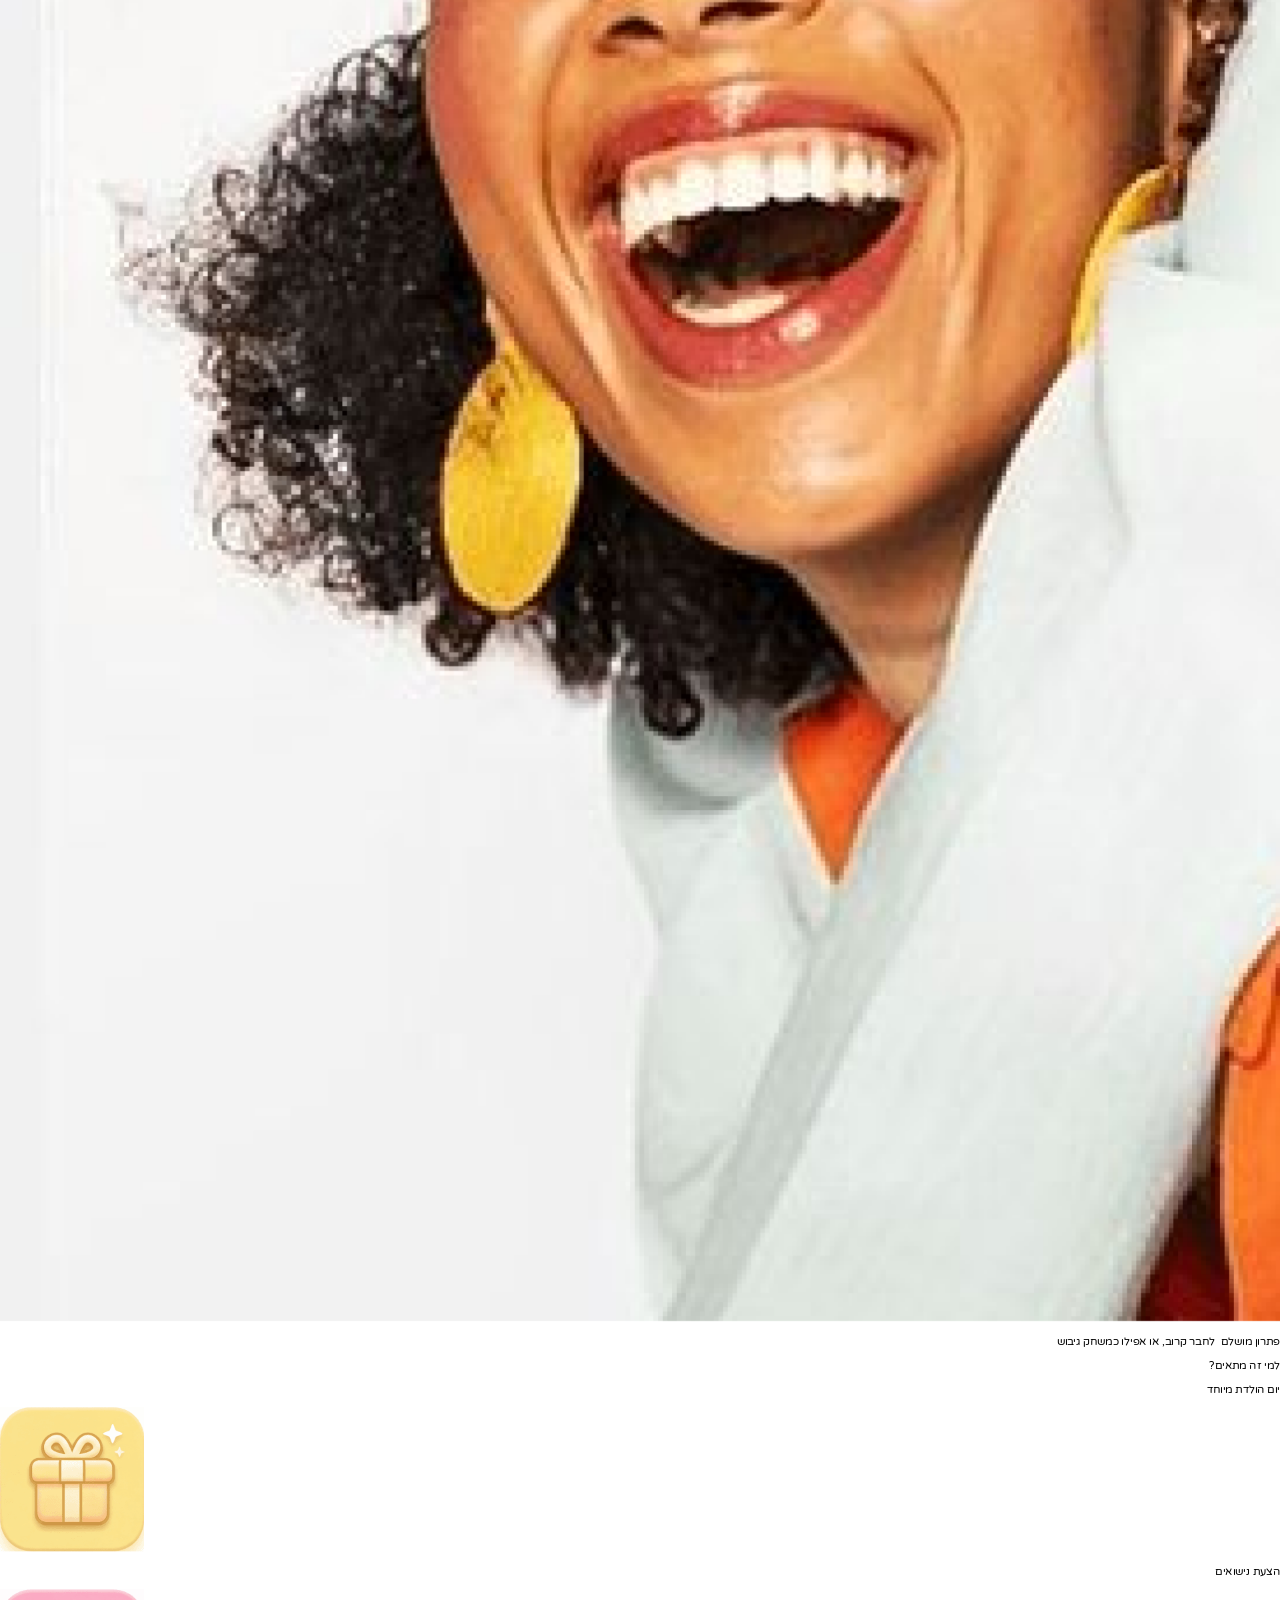
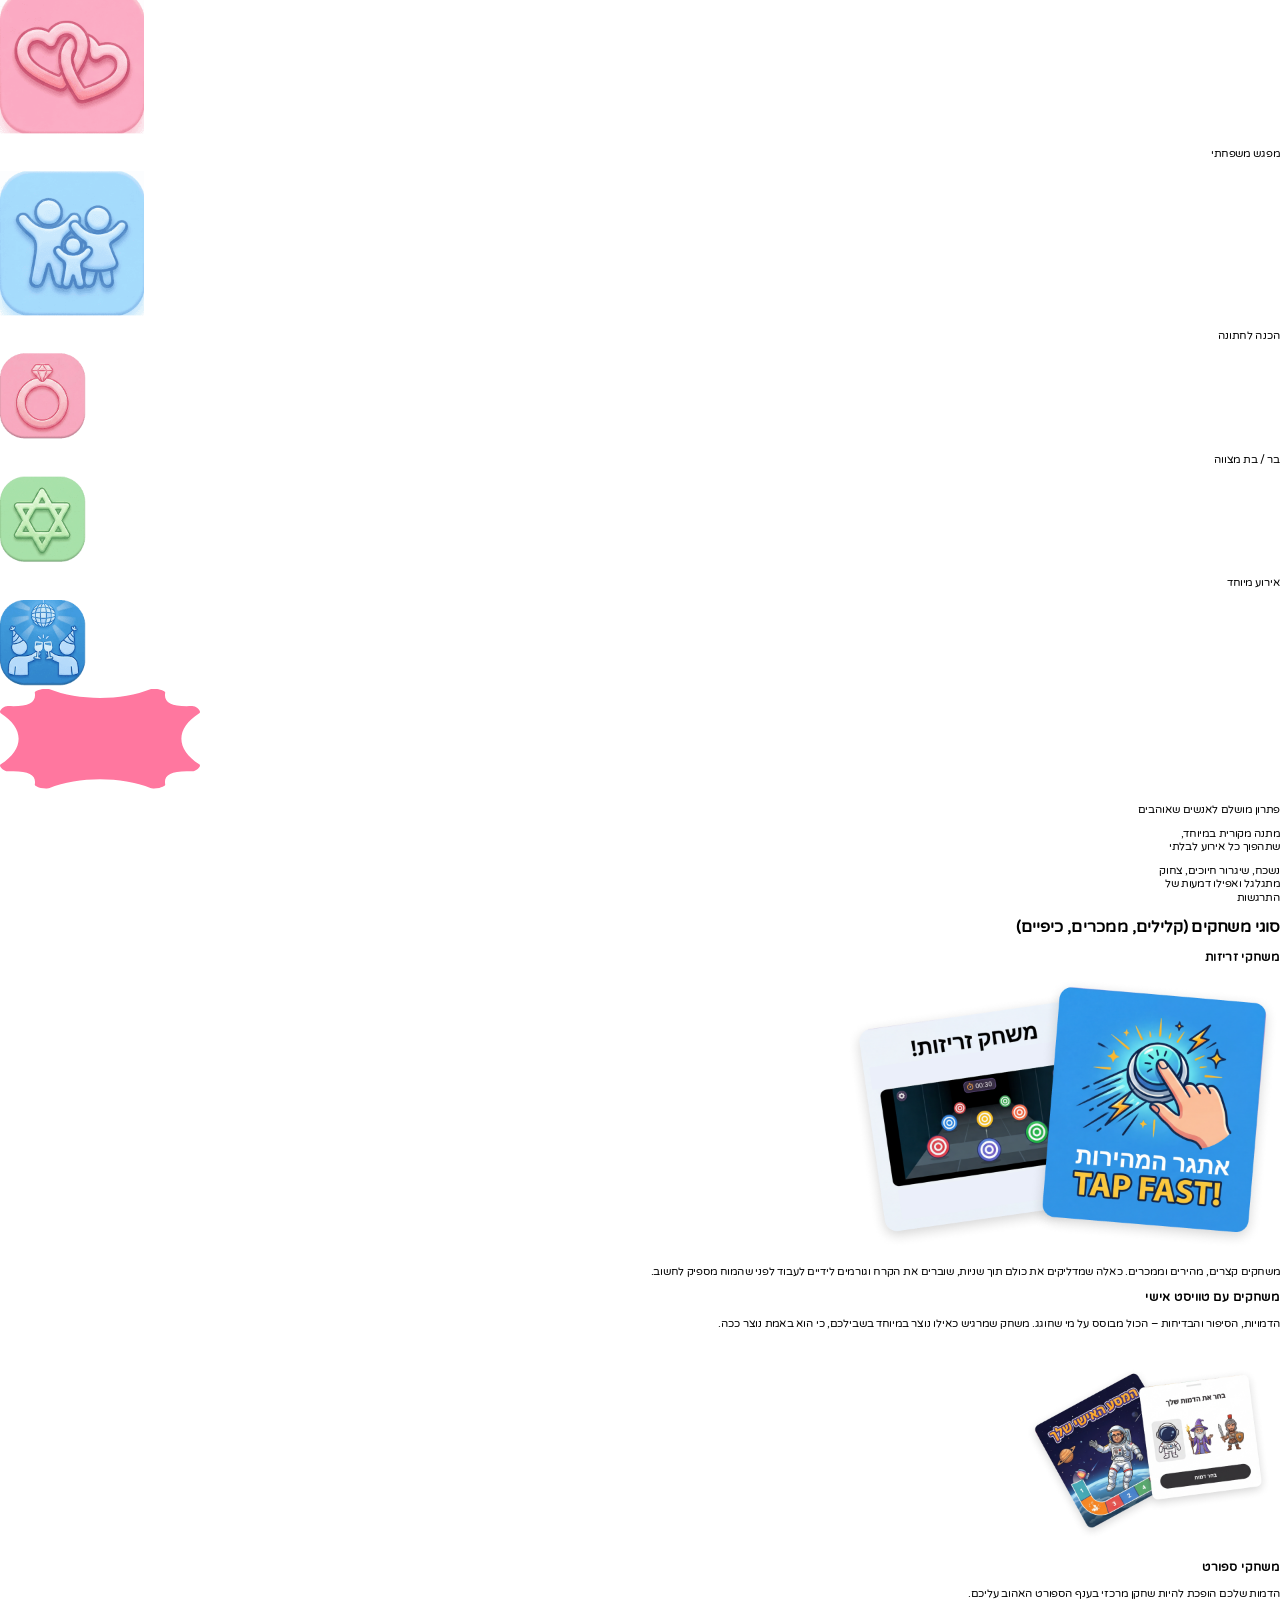
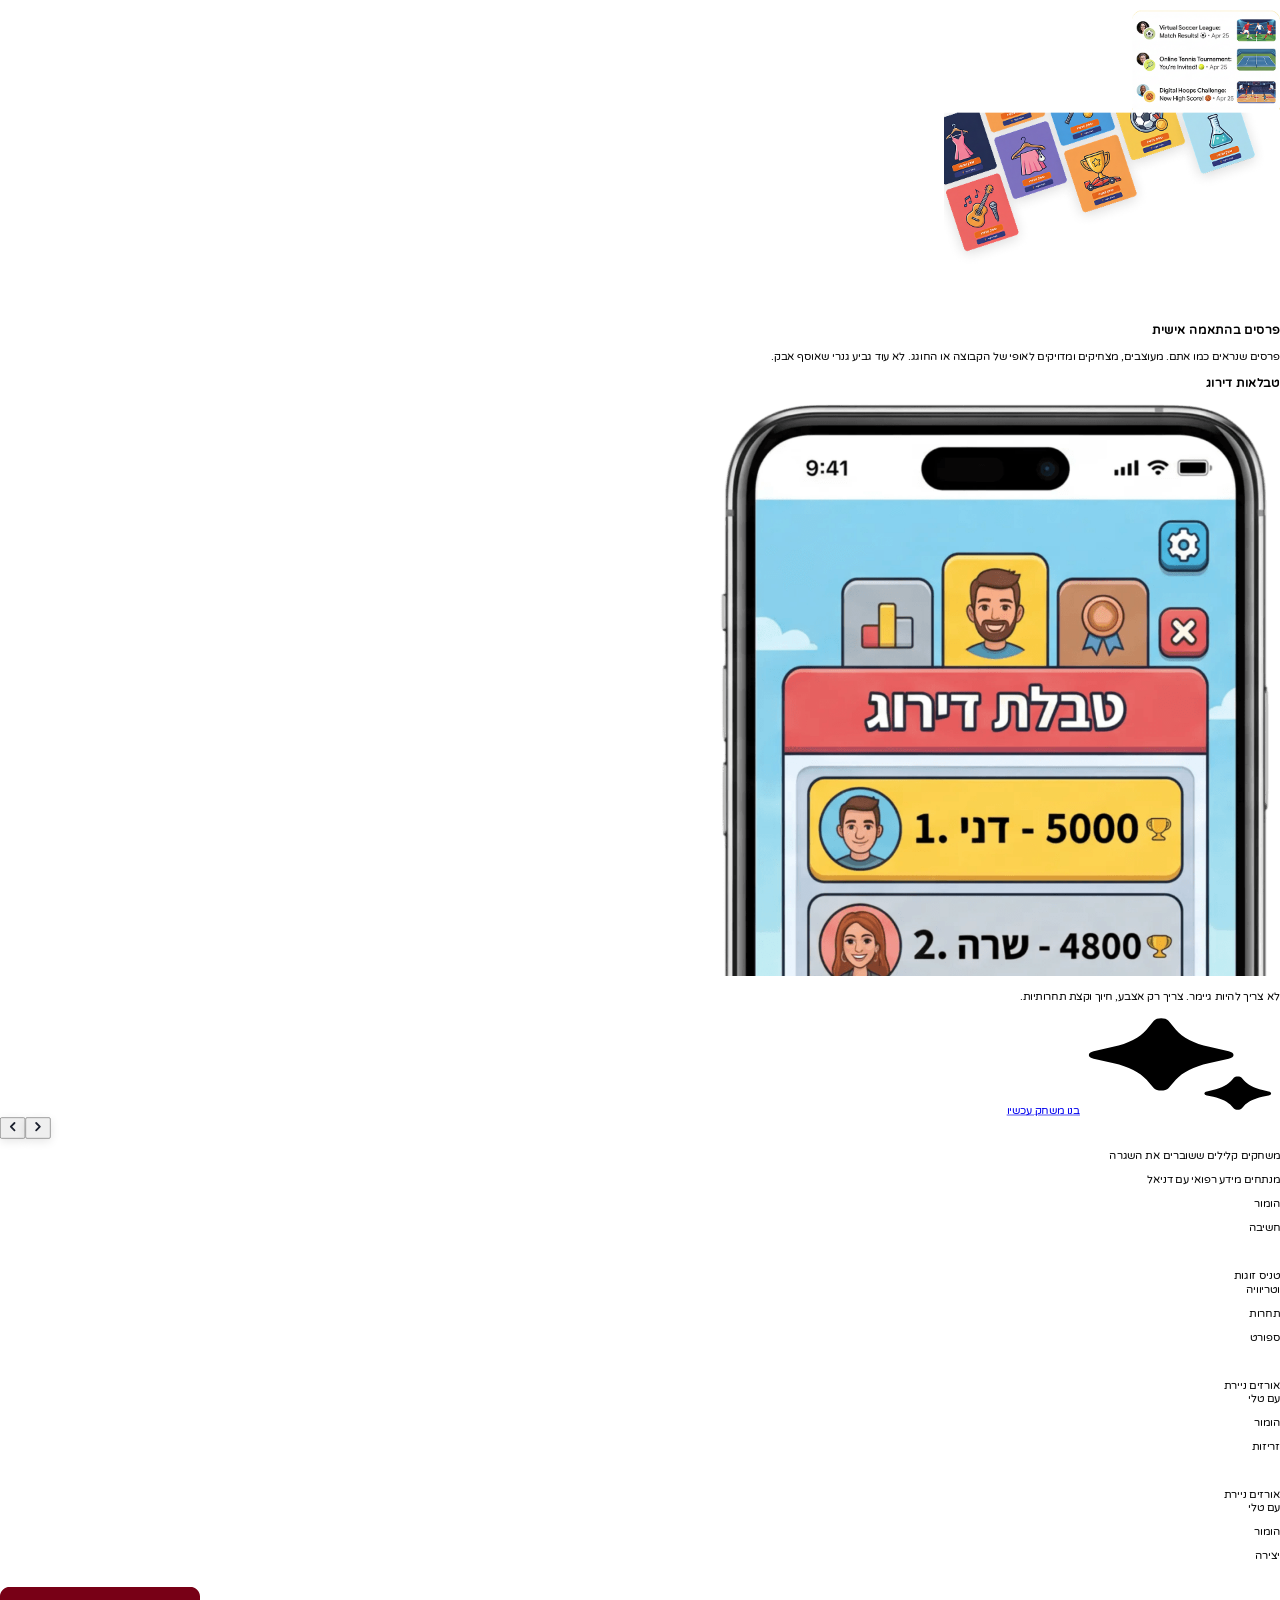
==== commit 3c4a45b8: "Replace top nav with a real sticky header - Render the navigation outside the scaled canvas as a pos" ====
--- a/clean/index.html
+++ b/clean/index.html
@@ -23,9 +23,32 @@
   #mobile{display:none}
   #mobile,#mobile *{font-family:'Ploni Round AAA','Varela Round','Rubik',system-ui,sans-serif}
   @media (max-width:767px){#stage{display:none}#mobile{display:block}}
+  /* Sticky top navigation (lives outside the scaled canvas) */
+  #topnav{position:fixed;top:0;left:0;right:0;z-index:1000;display:flex;justify-content:center;padding:14px 22px;box-sizing:border-box;font-family:'Ploni Round AAA','Varela Round','Rubik',system-ui,sans-serif}
+  #topnav .nav-inner{width:100%;max-width:1280px;background:#fff;border-radius:22px;box-shadow:0 6px 20px rgba(0,0,0,.10);display:flex;align-items:center;justify-content:space-between;gap:24px;padding:9px 14px 9px 22px;transition:box-shadow .2s ease,padding .2s ease}
+  #topnav[dir="rtl"] .nav-inner{padding:9px 22px 9px 14px}
+  #topnav.scrolled .nav-inner{box-shadow:0 10px 30px rgba(0,0,0,.16)}
+  #topnav .brand img{height:34px;display:block}
+  #topnav .nav-links{display:flex;align-items:center;gap:30px;flex:1;justify-content:center}
+  #topnav .nav-links a{color:#1e2330;font-weight:600;font-size:16px;text-decoration:none;white-space:nowrap}
+  #topnav .nav-links a:hover{color:#2665d6}
+  #topnav .nav-right{display:flex;align-items:center;gap:14px}
+  #topnav .lang{display:inline-flex;border:1px solid #e4e4e4;border-radius:999px;overflow:hidden;font-weight:700;font-size:13px;line-height:1}
+  #topnav .lang a{padding:7px 12px;color:#666;text-decoration:none}
+  #topnav .lang a.on{background:#2665d6;color:#fff}
+  #topnav .nav-cta{background:#111317;color:#fff;font-weight:700;font-size:15px;border-radius:999px;padding:12px 22px;text-decoration:none;white-space:nowrap}
+  #topnav .nav-cta:hover{background:#2665d6}
+  @media (max-width:767px){#topnav{display:none}}
 </style>
 </head>
 <body>
+<header id="topnav" dir="rtl">
+  <div class="nav-inner">
+    <a class="brand" href="/"><img src="img/logo.png" alt="mygame" /></a>
+    <nav class="nav-links"><a href="#how">איך זה עובד</a><a href="#games">כל המשחקים</a><a href="#faq">שאלות ותשובות</a></nav>
+    <div class="nav-right"><div class="lang"><a href="/" class="on">עב</a><a href="/en/">EN</a></div><a class="nav-cta" href="#build">בנו משחק עכשיו</a></div>
+  </div>
+</header>
 <div id="stage">
 <div id="frame">
 
@@ -915,35 +938,7 @@
           </div>
         </div>
       </div>
-      <div class="-translate-x-1/2 absolute backdrop-blur-[8.85px] bg-white content-stretch drop-shadow-[0px_4px_10px_rgba(0,0,0,0.12)] flex h-[80px] items-center left-1/2 rounded-[23px] top-[15px] w-[1454px]">
-        <div class="content-stretch flex flex-col h-full items-start justify-center pl-[14px] relative shrink-0 w-[242px]">
-          <div class="bg-[#1e2330] content-stretch flex h-[52px] items-center justify-center px-[40px] py-[8px] relative rounded-[47px] shrink-0">
-            <p class="[text-box-edge:cap_alphabetic] [text-box-trim:trim-both] [word-break:break-word] font-medium leading-[1.5] not-italic relative shrink-0 text-[18px] text-right text-white" dir="auto">
-              בנו משחק עכשיו
-            </p>
-          </div>
-        </div>
-        <div class="content-stretch flex flex-[1_0_0] h-full items-center justify-center min-w-px relative">
-          <div class="[word-break:break-word] content-stretch flex font-normal gap-[32px] h-full items-center leading-[normal] not-italic relative shrink-0 text-[16px] text-black text-center">
-            <p class="relative shrink-0 w-[101px]" dir="auto">
-              שאלות ותשובות
-            </p>
-            <p class="relative shrink-0 w-[86px]" dir="auto">
-              כל המשחקים
-            </p>
-            <p class="relative shrink-0 w-[76px]" dir="auto">
-              איך זה עובד
-            </p>
-          </div>
-        </div>
-        <div class="content-stretch flex flex-col h-full items-end justify-center pr-[14px] relative shrink-0 w-[242px]">
-          <div class="h-[64.877px] relative shrink-0 w-[234px]">
-            <div class="absolute inset-0 overflow-hidden pointer-events-none">
-              <img alt="" class="absolute h-[201.31%] left-0 max-w-none top-[-49.41%] w-full" src="figma-assets/img1B4Cc80CF42D4216Af8D862A22Ac21281.png" />
-            </div>
-          </div>
-        </div>
-      </div>
+      
     </div>
   
 </div>
@@ -960,6 +955,7 @@
     </div>
     <nav id="mNav" dir="rtl" class="hidden bg-white rounded-[18px] mt-[8px] p-[14px] flex-col gap-[10px] text-right text-[#1e2330] font-semibold">
       <a href="#mhow">איך זה עובד</a><a href="#mgames">כל המשחקים</a><a href="#mfaq">שאלות ותשובות</a>
+      <a href="/en/" class="border border-[#e3e3e3] rounded-full px-[14px] py-[8px] text-center font-bold text-[14px] text-[#2665d6]">🌐 English</a>
     </nav>
   </header>
 
@@ -1119,7 +1115,9 @@
 </div>
 
 </div>
-<a href="en/index.html" style="position:fixed;bottom:16px;right:16px;z-index:9999;background:#fff;border:1px solid #e6e6e6;border-radius:999px;padding:9px 18px;font-weight:700;font-size:15px;color:#21307d;text-decoration:none;box-shadow:0 6px 18px rgba(0,0,0,.15);font-family:system-ui,sans-serif">English</a>
+<script>
+  (function(){var hn=document.getElementById('topnav');if(hn)window.addEventListener('scroll',function(){hn.classList.toggle('scrolled',window.scrollY>14);},{passive:true});})();
+</script>
 <script>
   function fit(){var f=document.getElementById('frame'),st=document.getElementById('stage');
     var s=window.innerWidth/1920;f.style.transform='scale('+s+')';
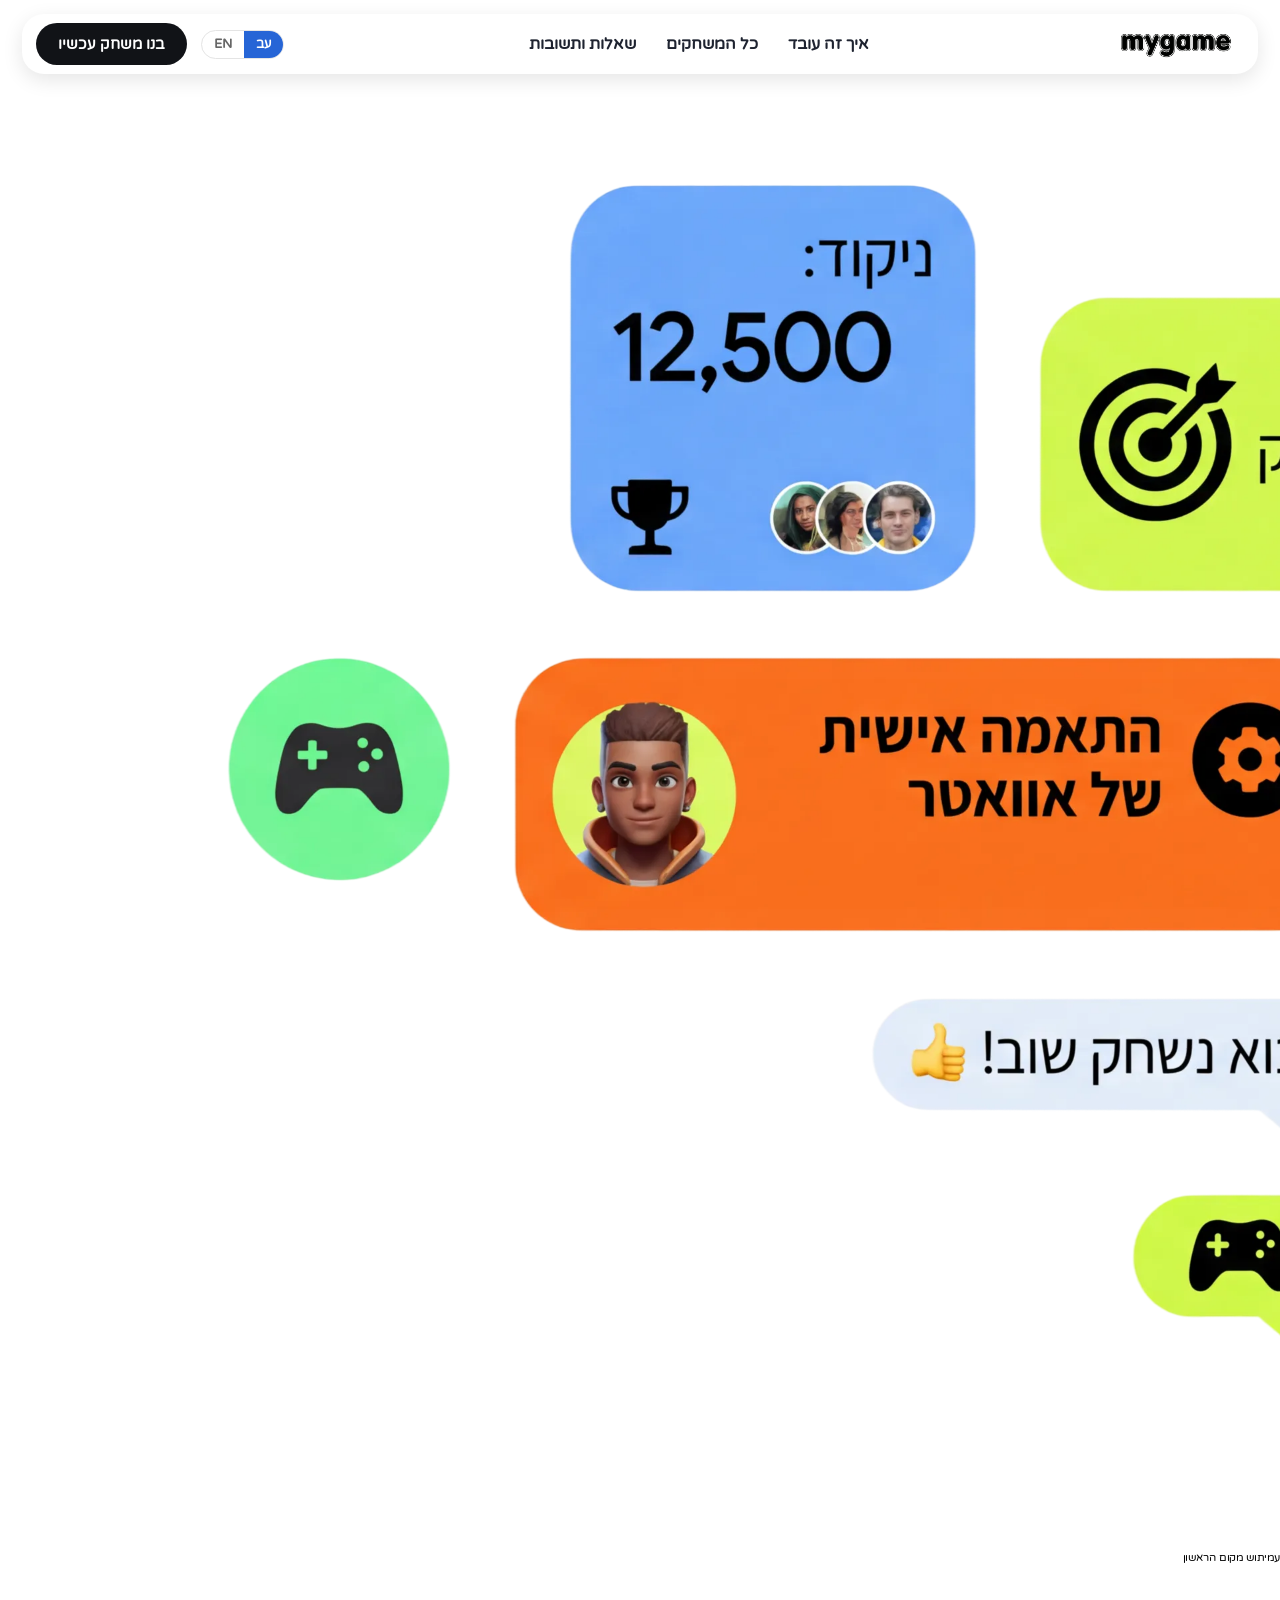
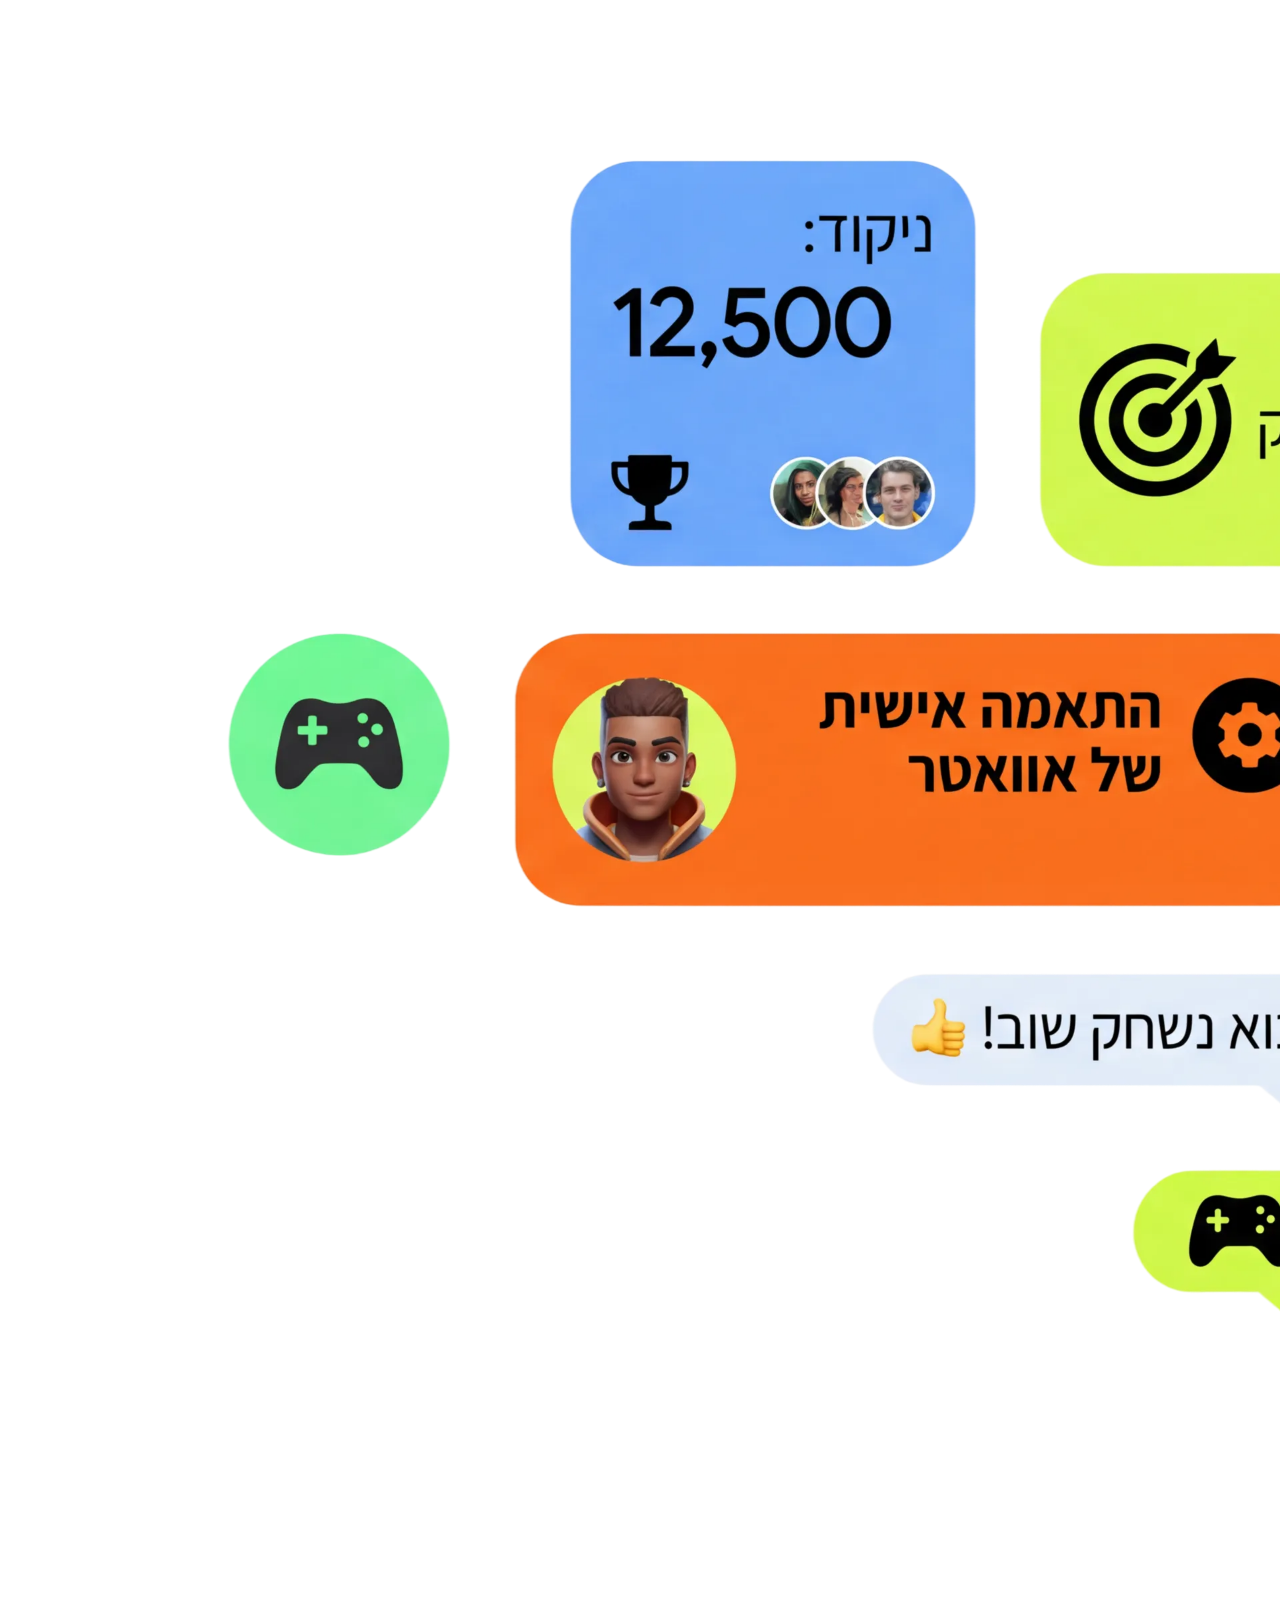
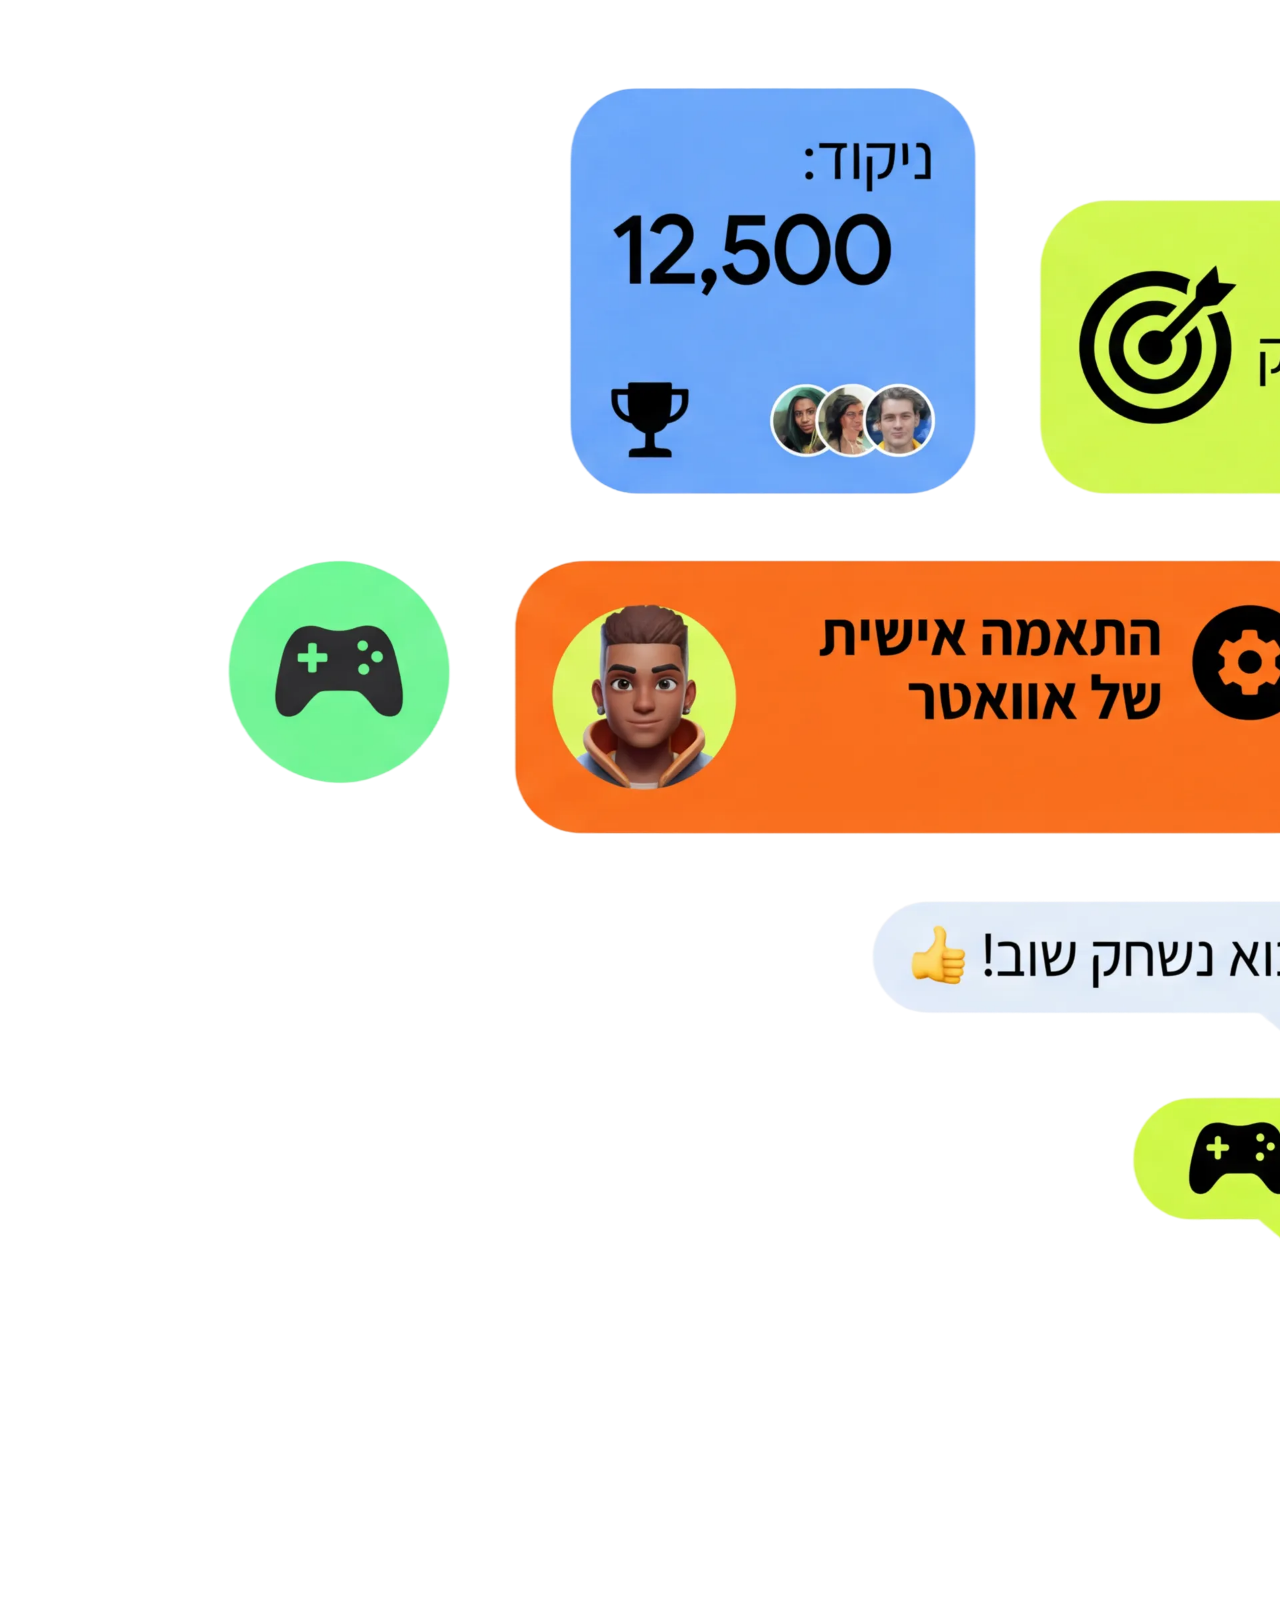
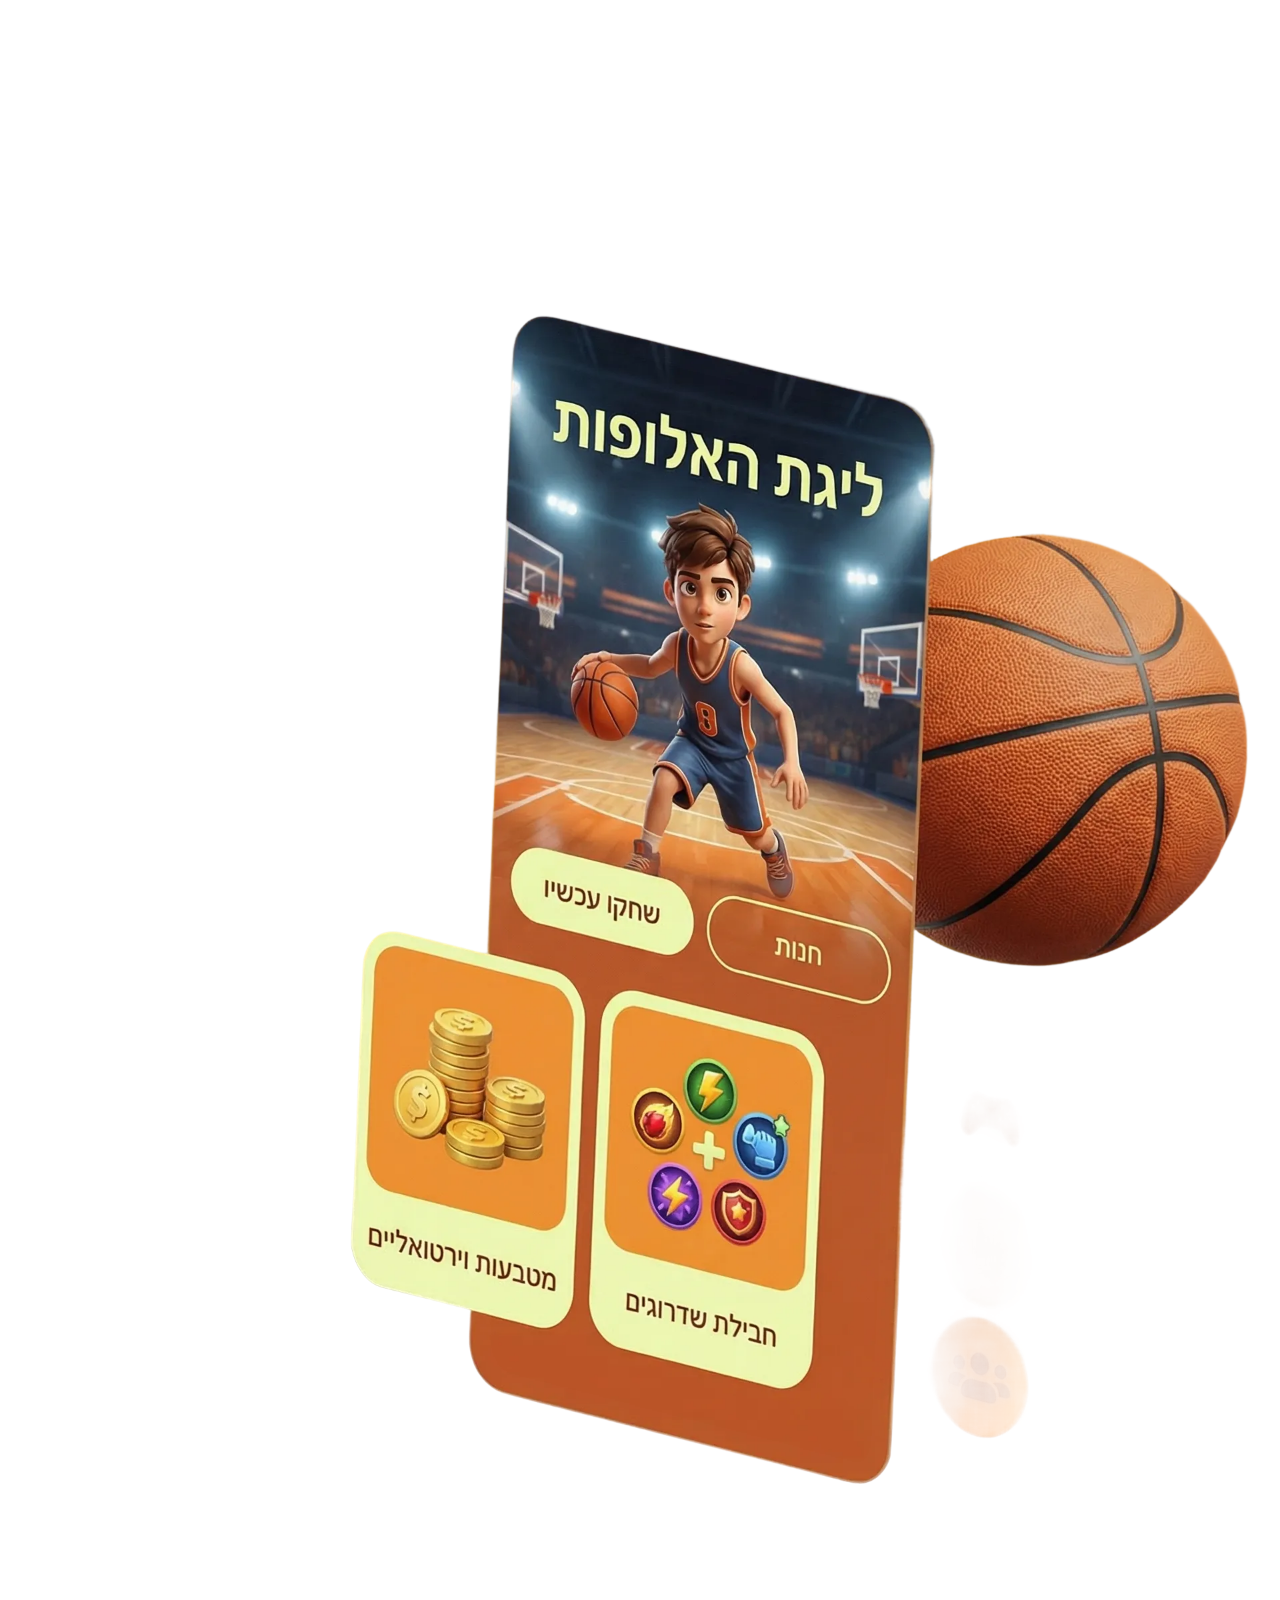
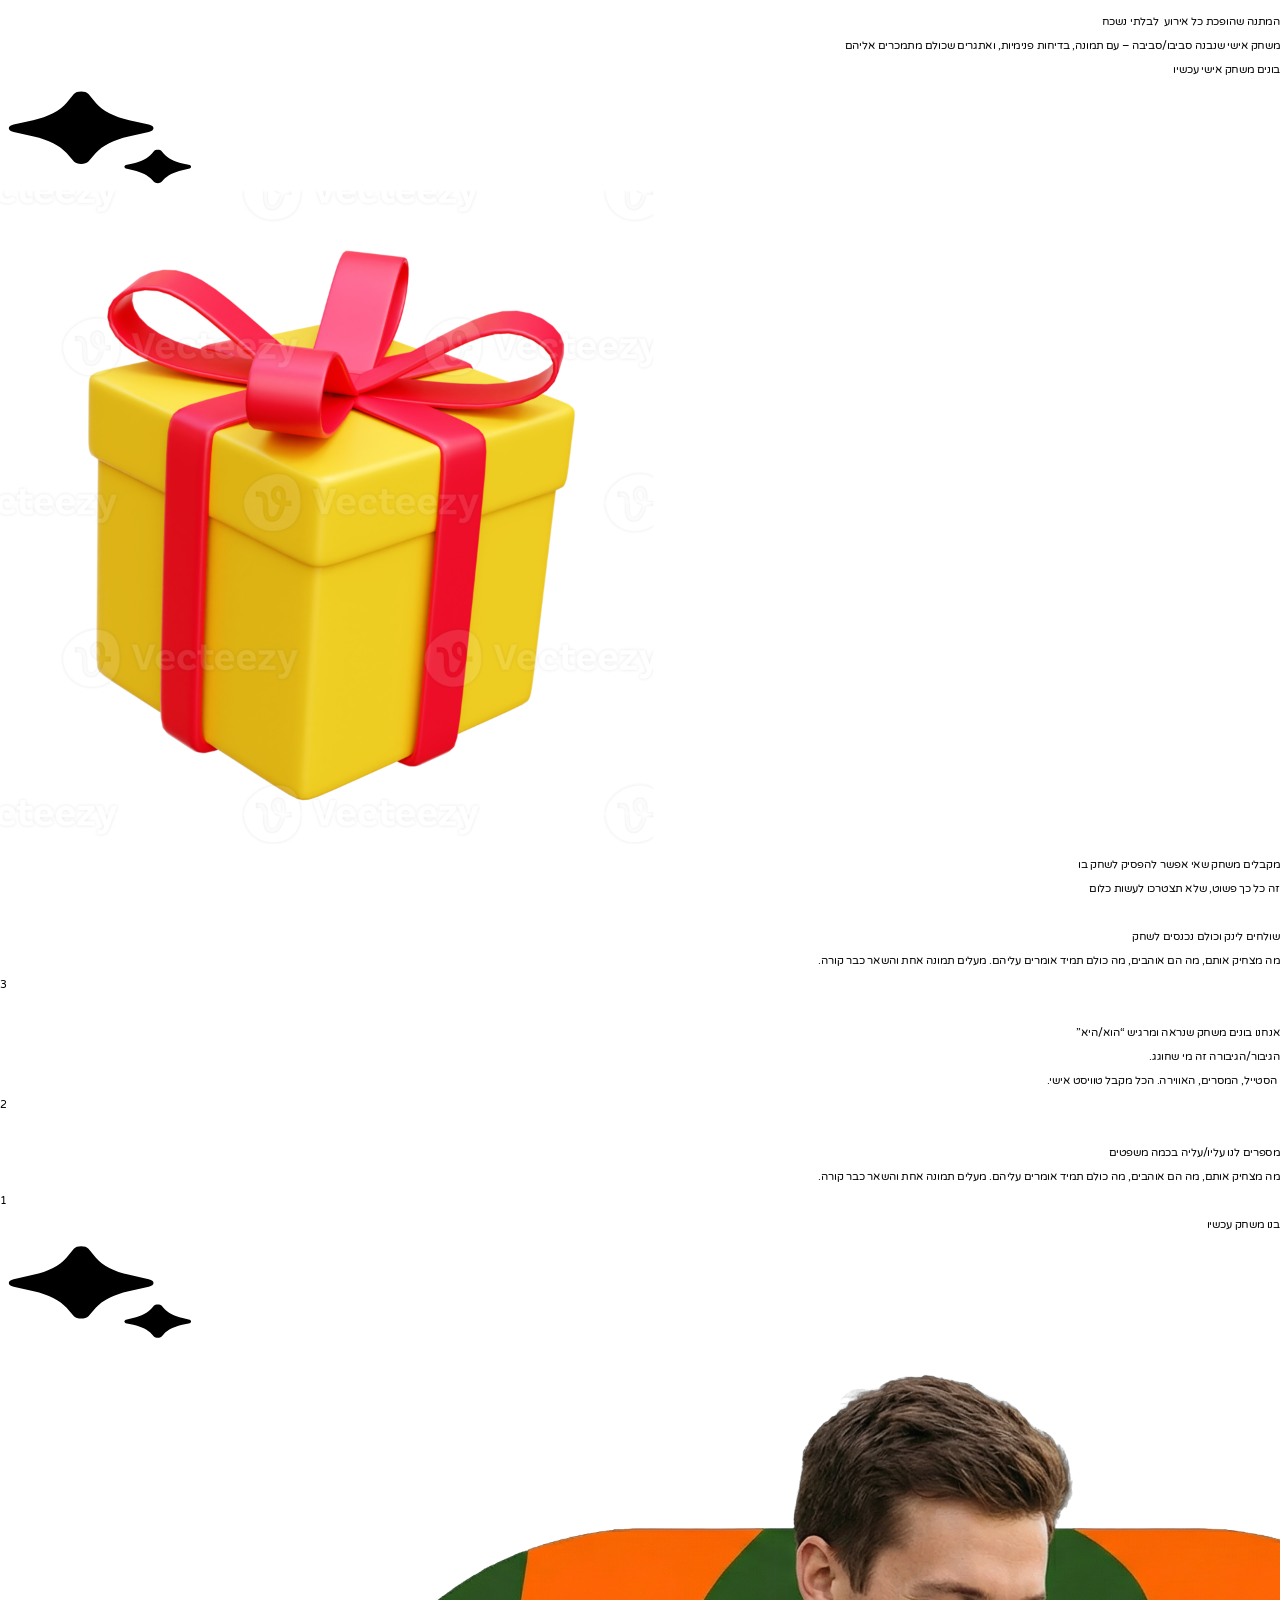
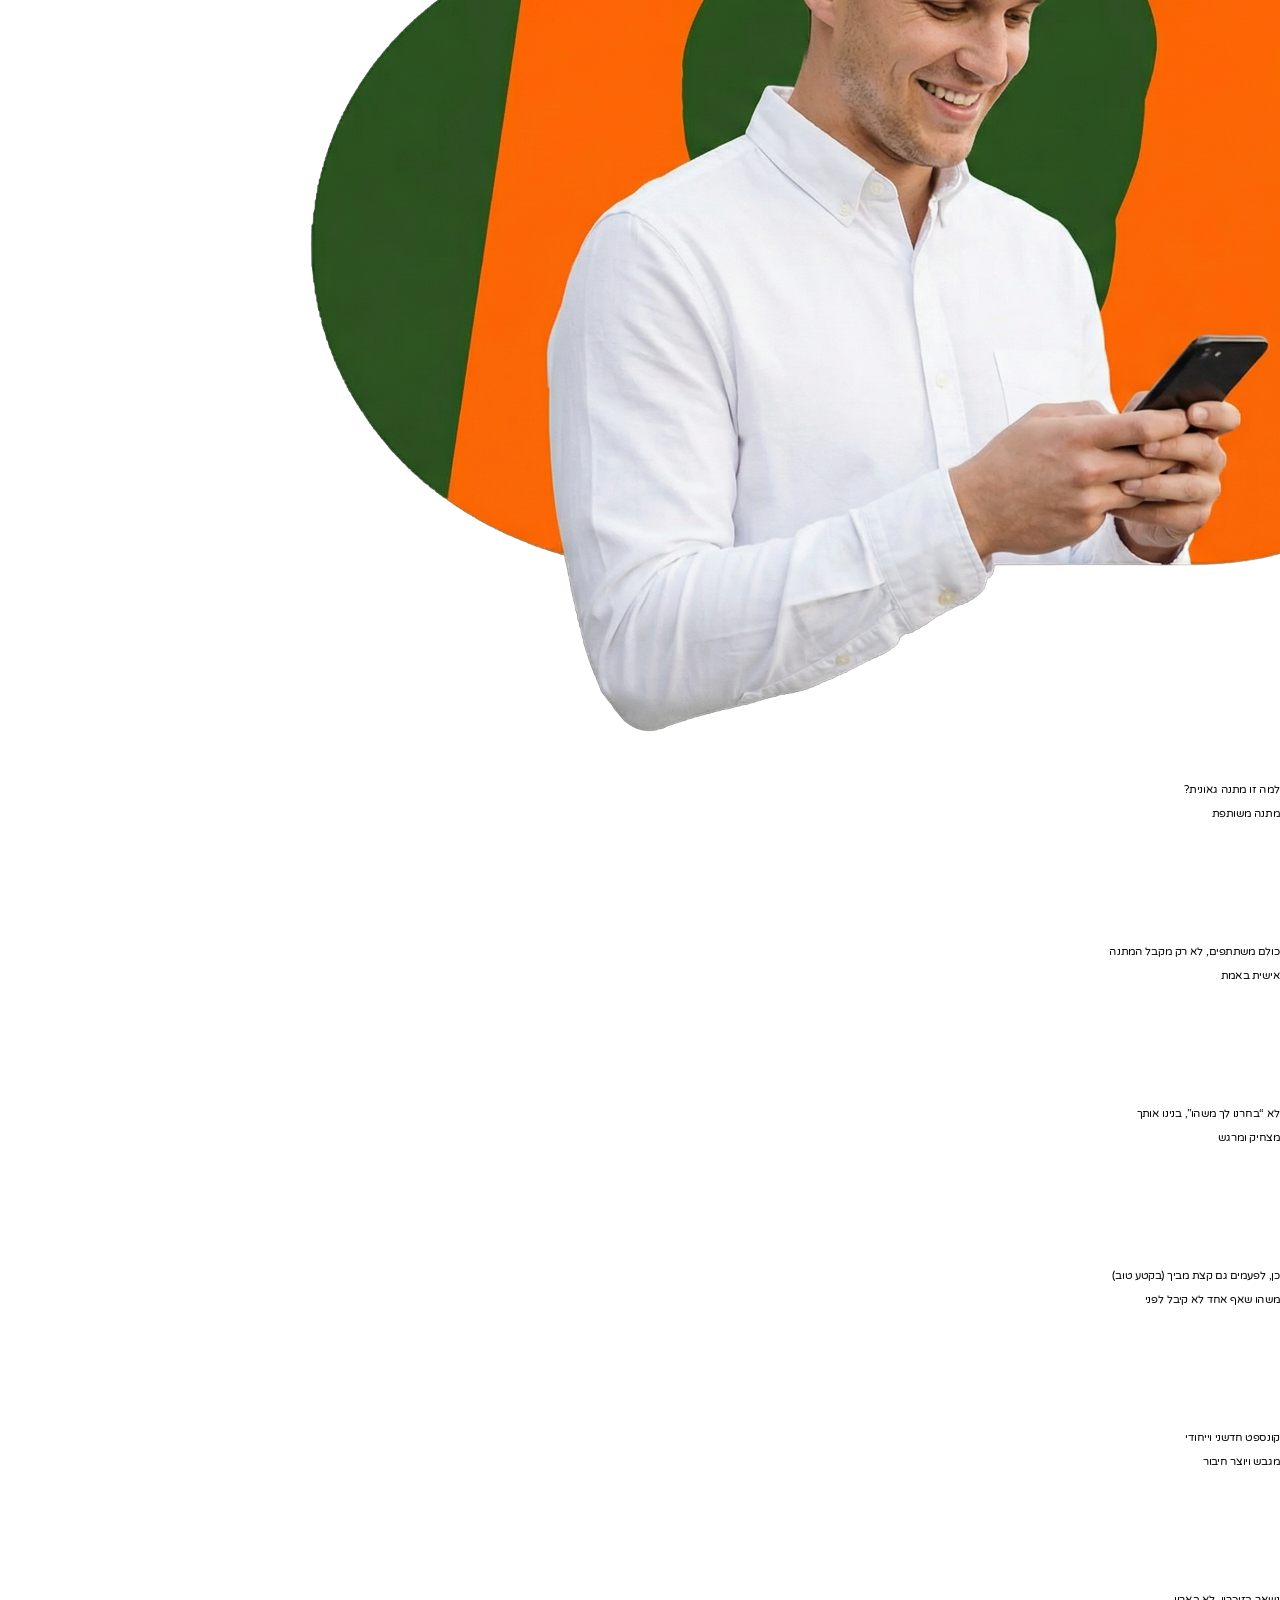
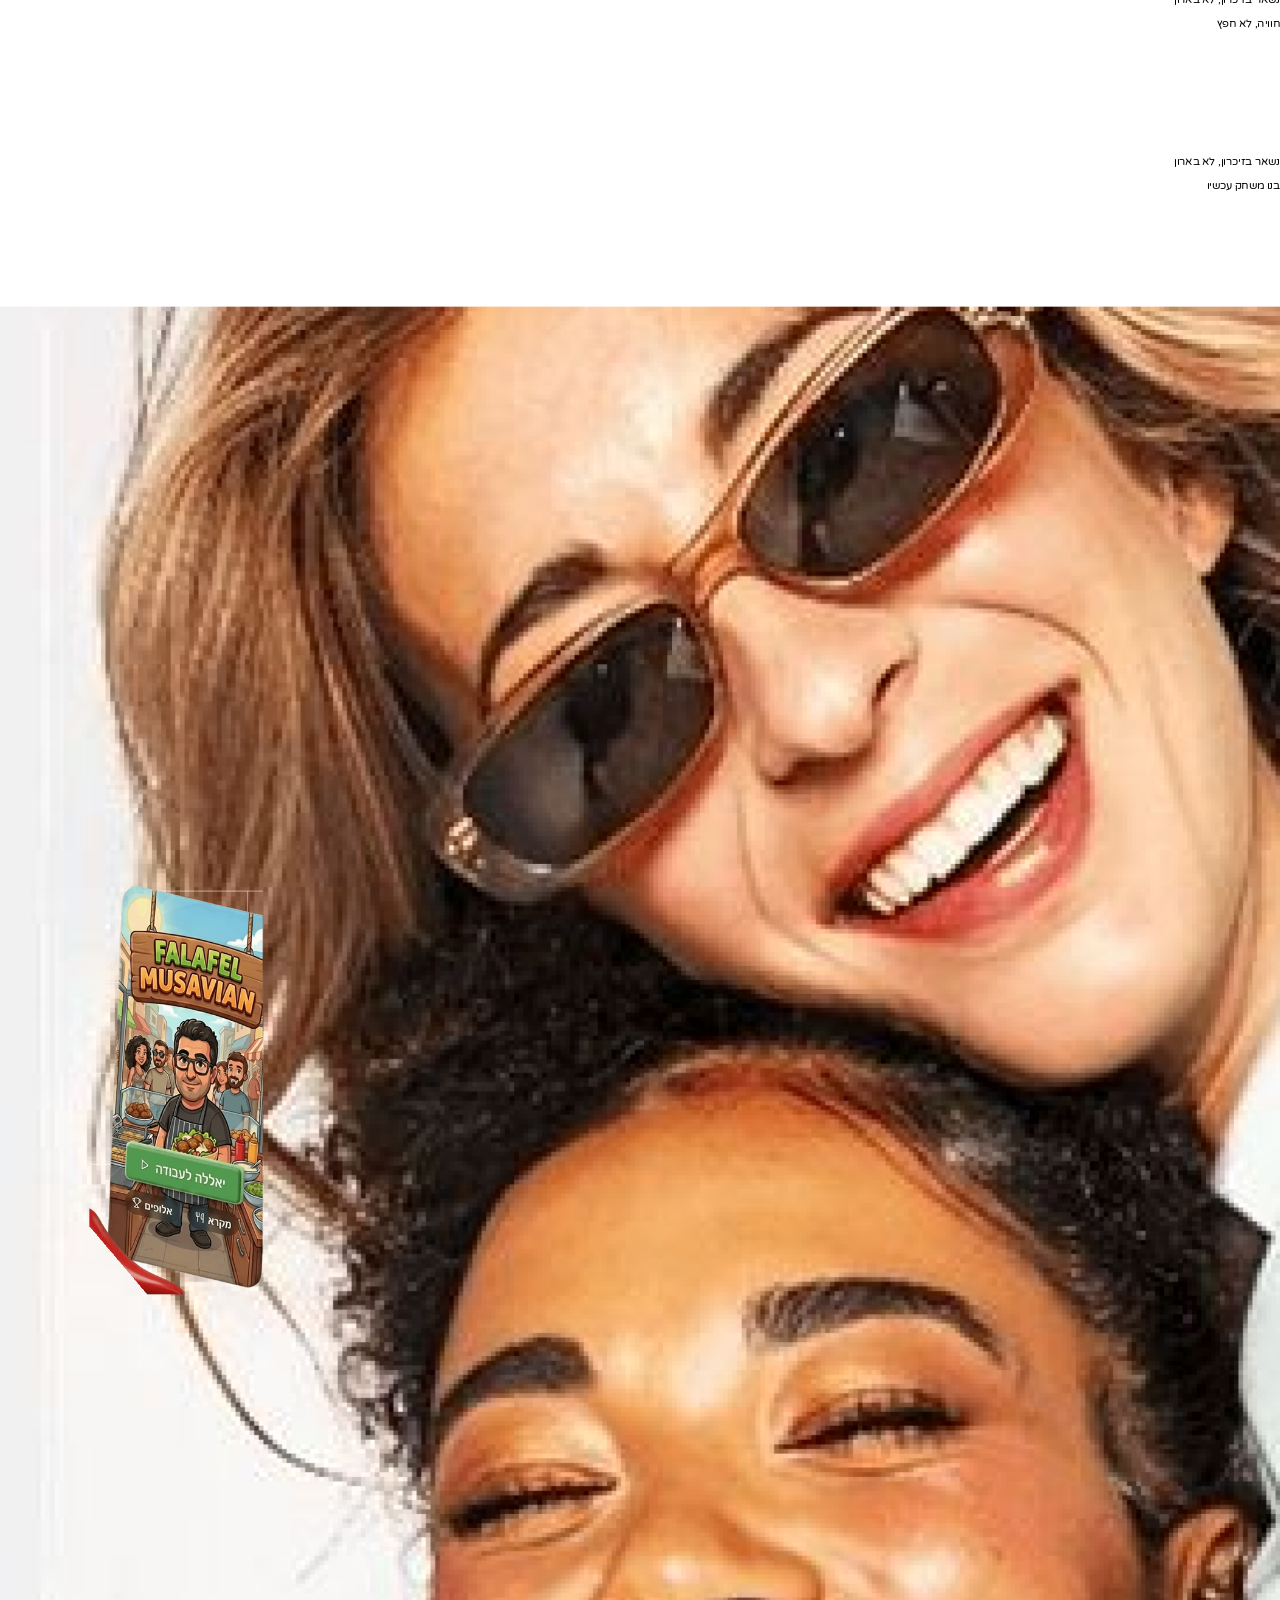
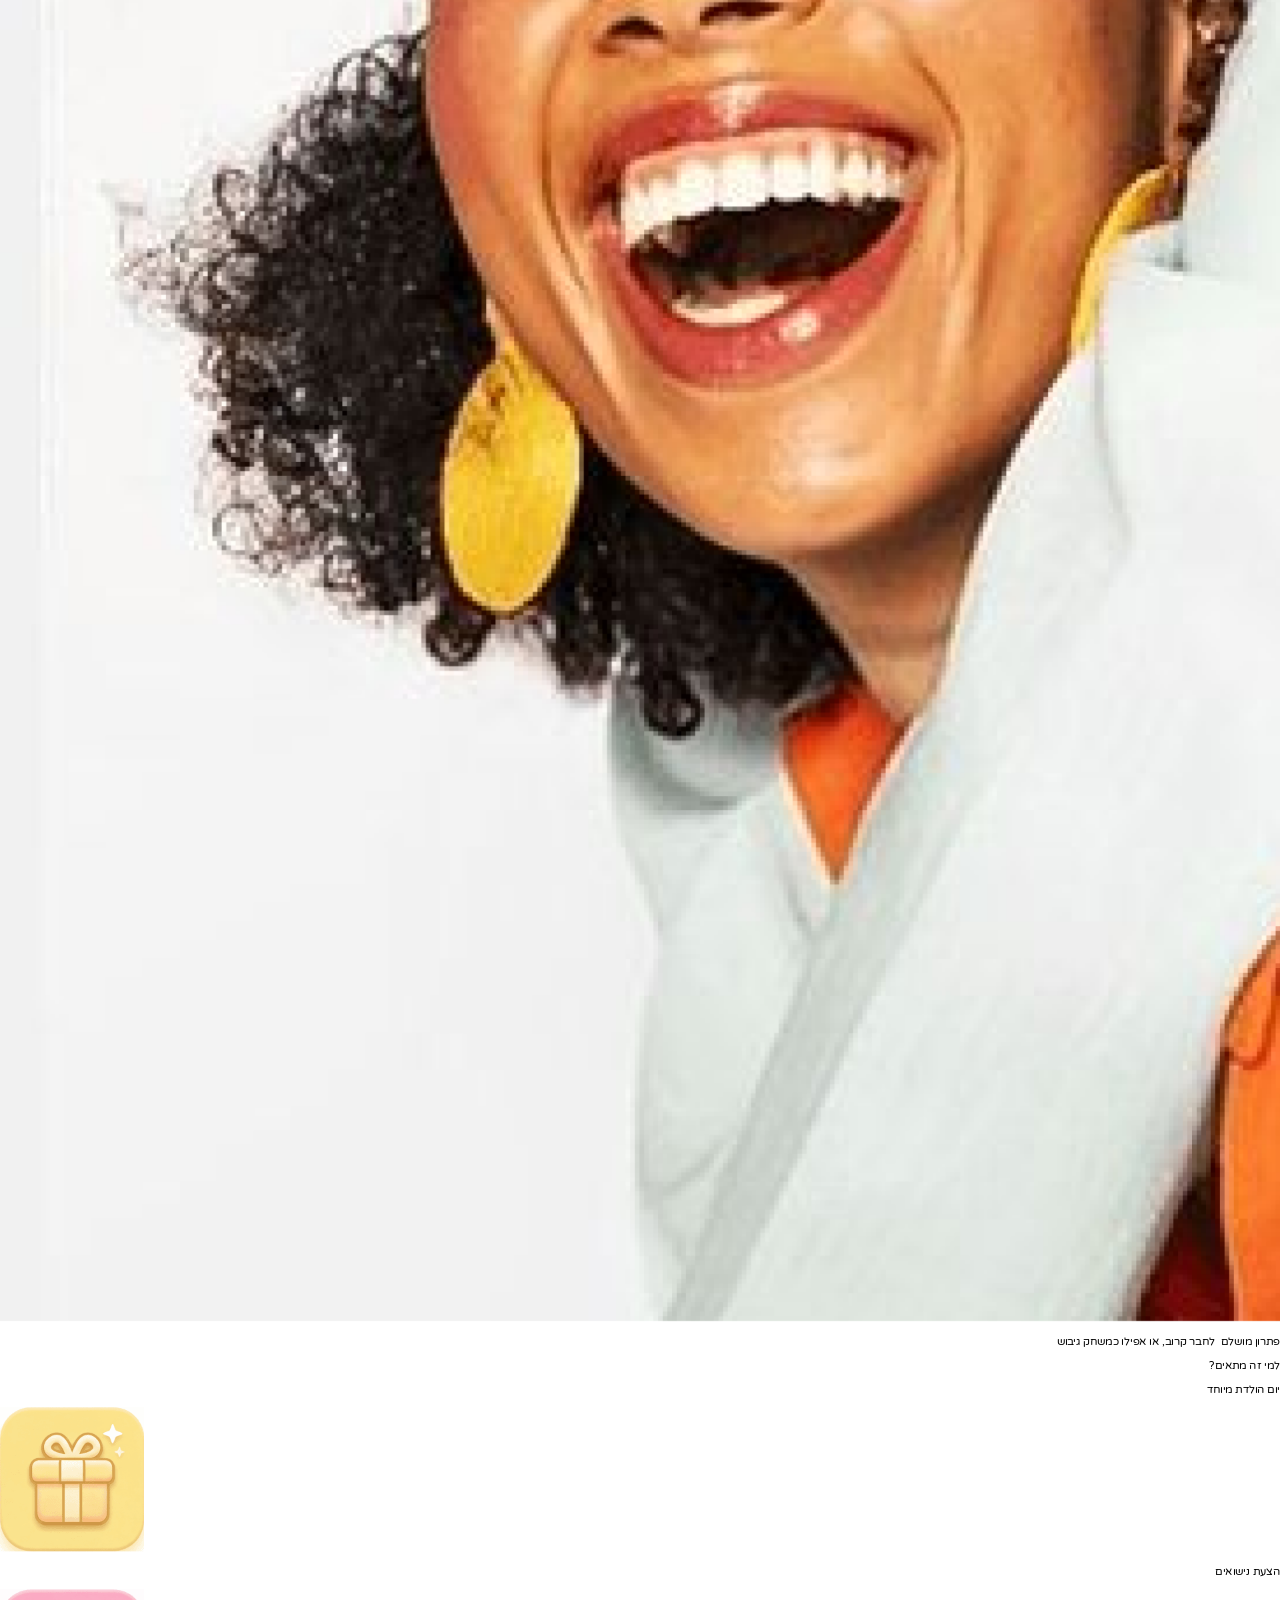
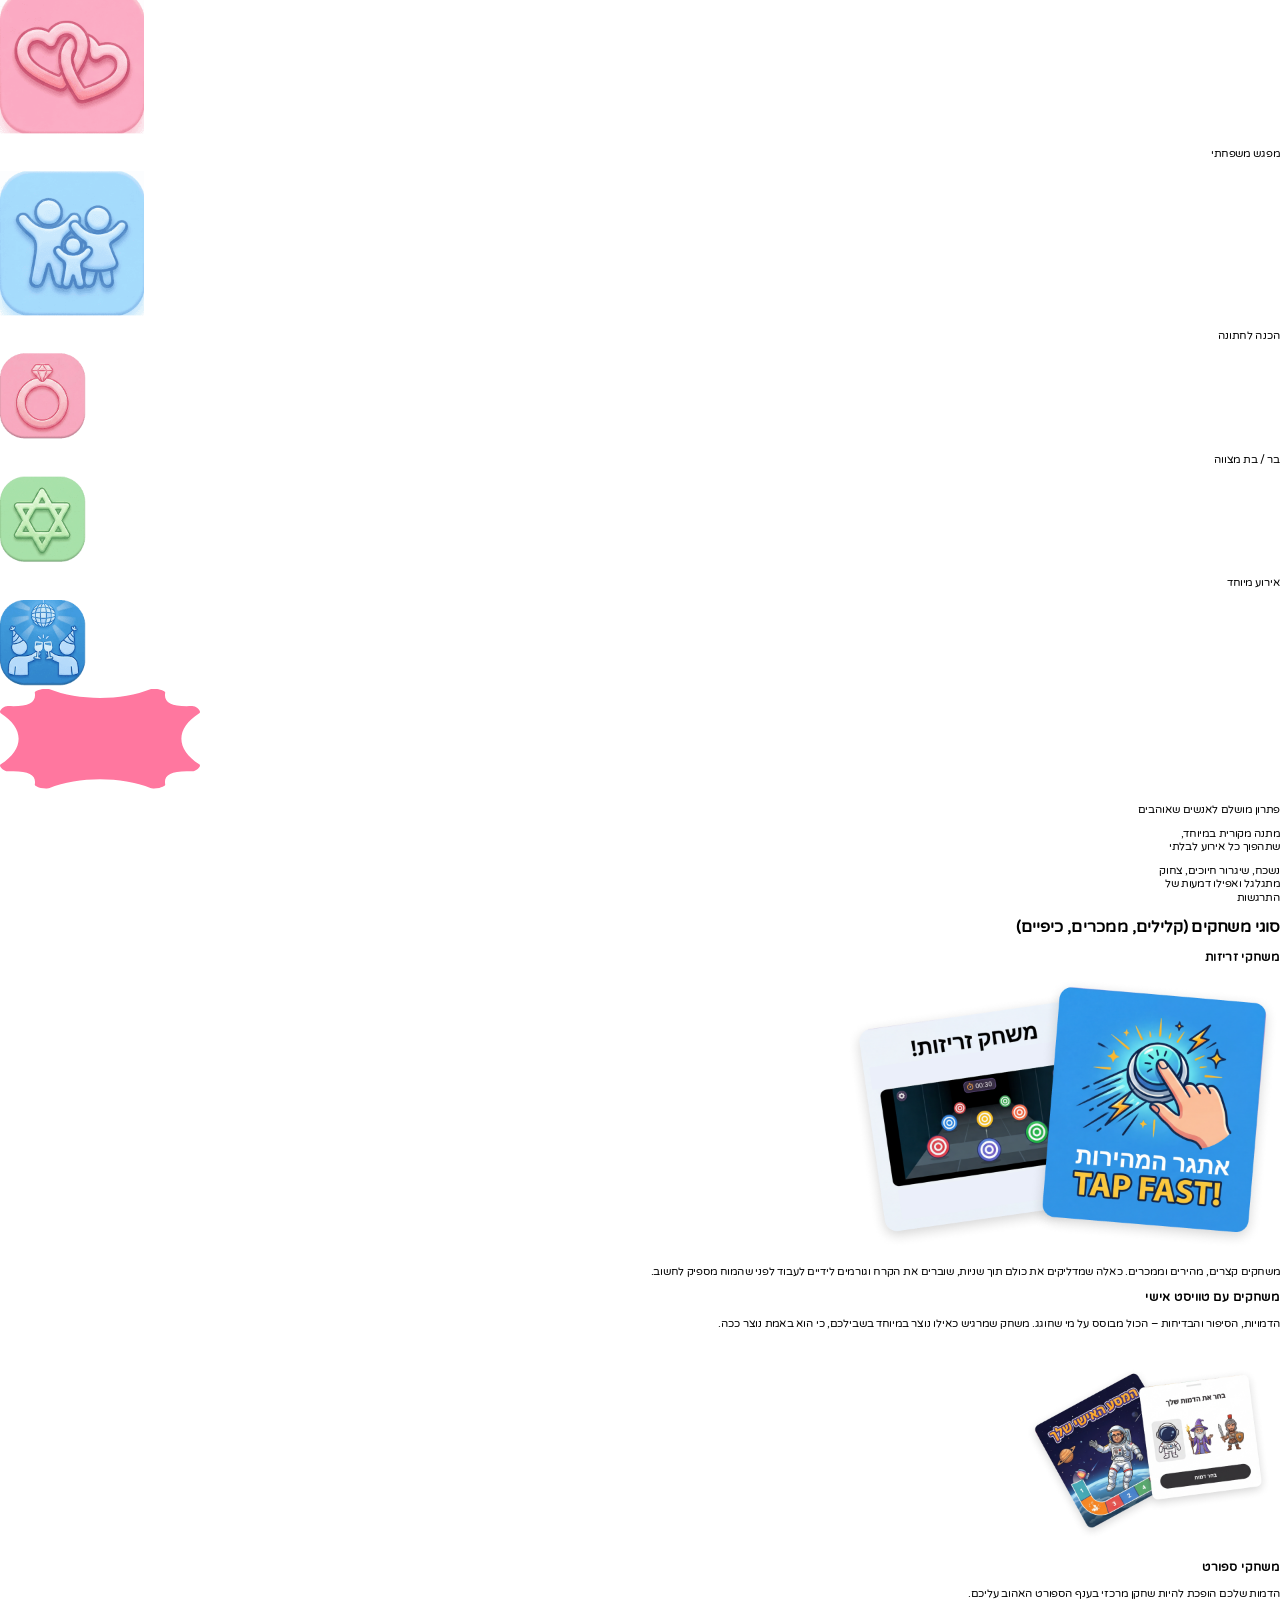
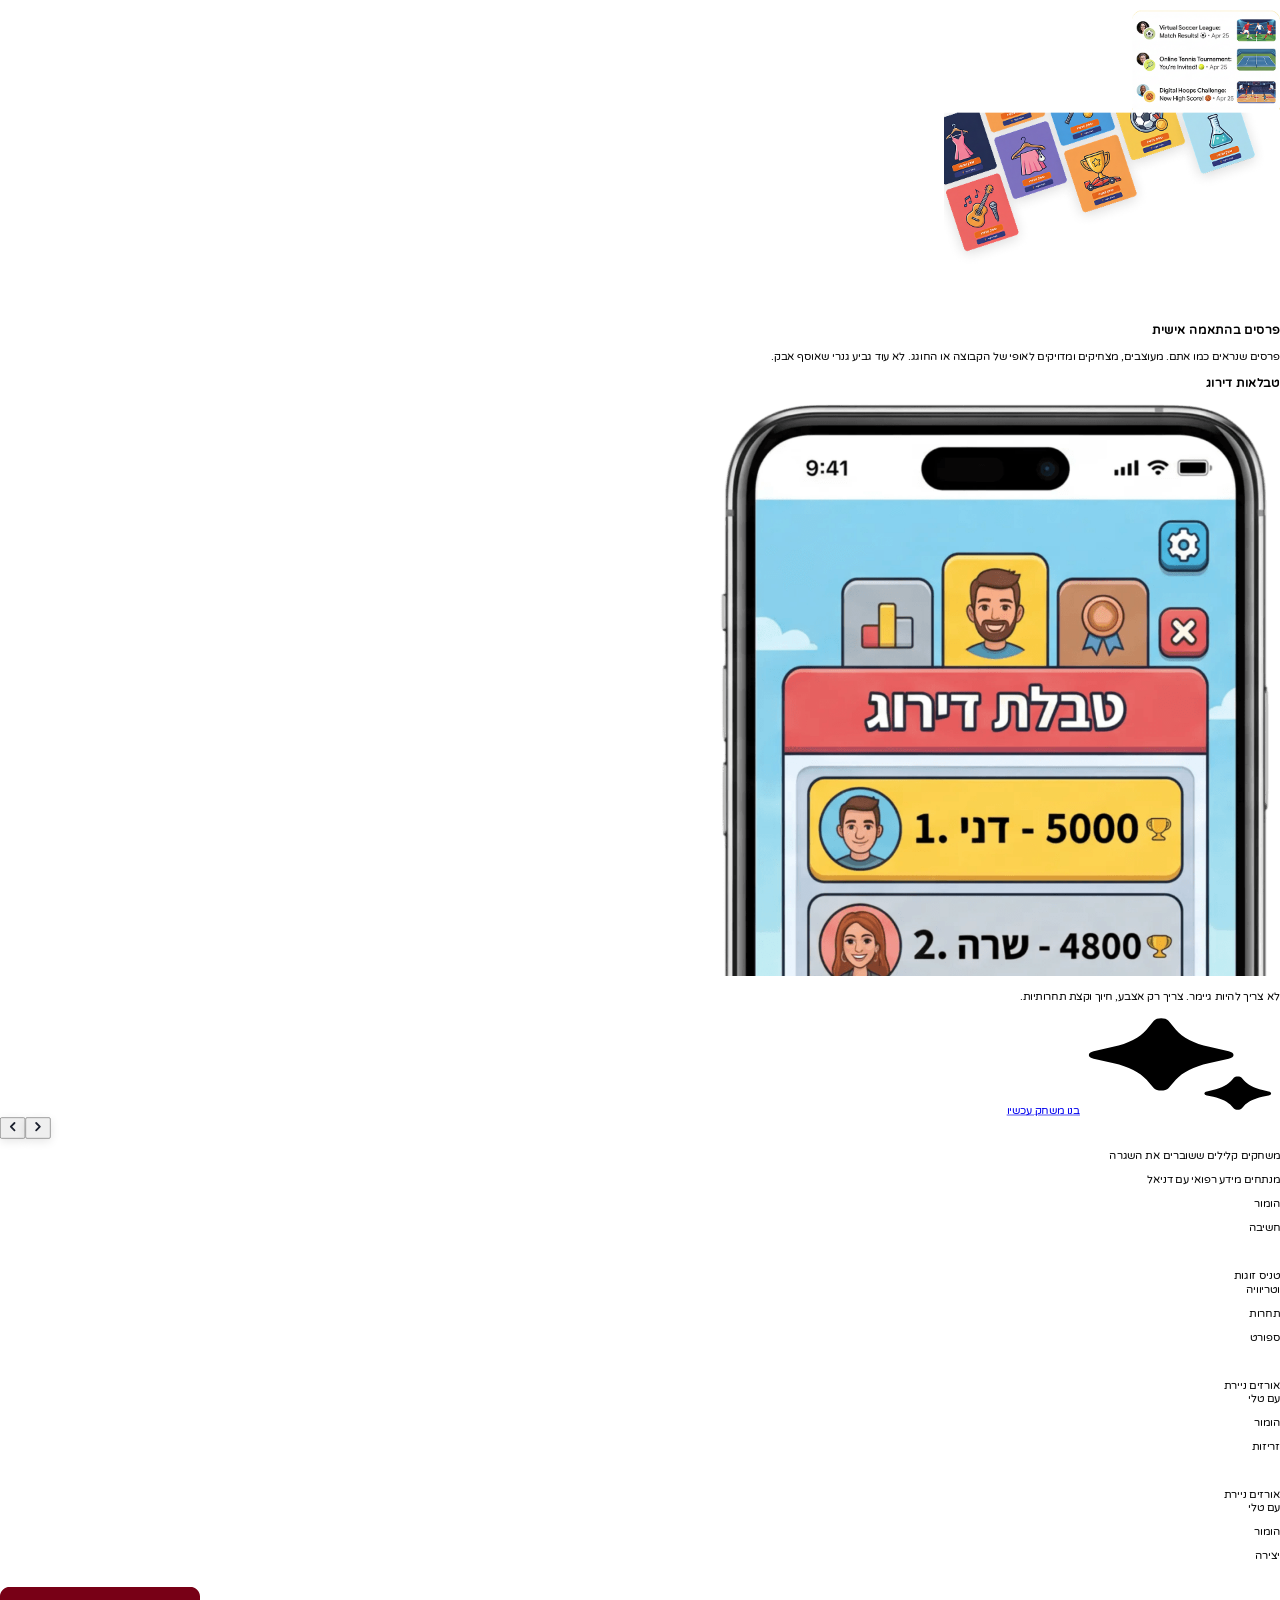
==== commit 4395cbec: "Fix hero badge wrap, splat line-height, and FAQ accordion - Hero "מקום הראשון" badge kept on one lin" ====
--- a/clean/index.html
+++ b/clean/index.html
@@ -105,9 +105,9 @@
                 </div>
               </div>
               <div class="absolute bg-[#39383c] h-[56px] left-[95.24px] top-[19.5px] w-[129px]" ></div>
-              <p class="-translate-x-full [word-break:break-word] absolute font-bold font-bold leading-[0] left-[224.24px] not-italic text-[20.759px] text-right text-white top-[22.29px]" dir="rtl">
+              <p class="-translate-x-full [word-break:break-word] absolute font-bold font-bold leading-[1.35] left-[224.24px] not-italic text-[20.759px] text-right text-white top-[22.29px]" dir="rtl">
                 <span class="font-medium font-medium leading-[normal]">עמיתוש</span>
-                <span class="leading-[normal]">
+                <span class="leading-[normal]" style="white-space:nowrap;display:inline-block">
                   <br aria-hidden="true" />
                   מקום הראשון 
                 </span>
@@ -135,7 +135,7 @@
         </div>
         <div class="content-stretch flex flex-col gap-[34px] items-end relative shrink-0 w-[756.478px]">
           <div class="[word-break:break-word] content-stretch flex flex-col gap-[25px] items-end not-italic relative shrink-0 text-right w-full">
-            <p class="font-medium font-medium leading-[0] min-w-full relative shrink-0 text-[#d2e823] text-[0px] w-[min-content]" dir="auto">
+            <p class="font-medium font-medium leading-[1.35] min-w-full relative shrink-0 text-[#d2e823] text-[0px] w-[min-content]" dir="auto">
               <span class="font-extrabold leading-[0.88] text-[91.279px]">המתנה שהופכת כל אירוע </span>
               <span class="font-extrabold leading-[0.88] text-[91.279px]">לבלתי נשכח</span>
             </p>
@@ -205,7 +205,7 @@
                 <p class="font-semibold leading-[1.2] min-w-full relative shrink-0 text-[24px] w-[min-content]" dir="auto">
                   אנחנו בונים משחק שנראה ומרגיש “הוא/היא”
                 </p>
-                <div class="font-normal leading-[0] relative shrink-0 text-[18px] w-[305px] whitespace-pre-wrap">
+                <div class="font-normal leading-[1.35] relative shrink-0 text-[18px] w-[305px] whitespace-pre-wrap">
                   <p class="leading-[1.5] mb-0" dir="auto">הגיבור/הגיבורה זה מי שחוגג. </p>
                   <p class="leading-[1.5]" dir="auto"> הסטייל, המסרים, האווירה. הכל מקבל טוויסט אישי. </p>
                 </div>
@@ -386,7 +386,7 @@
           <img alt="" class="absolute inset-0 max-w-none object-cover pointer-events-none size-full" src="figma-assets/imgRectangle22565.png" />
         </div>
         <div class="bg-[#f5ccf5] content-stretch flex flex-[1_0_0] flex-col gap-[42px] h-full items-end justify-center min-w-px px-[120px] relative">
-          <p class="[word-break:break-word] font-medium leading-[0] not-italic relative shrink-0 text-[0px] text-black text-right w-[663px]" dir="auto">
+          <p class="[word-break:break-word] font-medium leading-[1.35] not-italic relative shrink-0 text-[0px] text-black text-right w-[663px]" dir="auto">
             <span class="font-bold leading-none text-[64px]">פתרון מושלם</span>
             <span class="font-bold leading-none text-[64px]"> לחבר קרוב, או אפילו כמשחק גיבוש</span>
           </p>
@@ -470,7 +470,7 @@
               <p class="[word-break:break-word] absolute font-bold inset-[16.12%_20.72%_72.04%_20.72%] leading-[1.5] not-italic text-[24px] text-black text-center" dir="auto">
                 פתרון מושלם לאנשים שאוהבים
               </p>
-              <div class="[word-break:break-word] absolute font-normal inset-[29.28%_13.16%_17.43%_13.16%] leading-[0] not-italic text-[18px] text-black text-center">
+              <div class="[word-break:break-word] absolute font-normal inset-[29.28%_13.16%_17.43%_13.16%] leading-[1.35] not-italic text-[18px] text-black text-center">
                 <p class="leading-[1.5] mb-0" dir="auto">
                   מתנה מקורית במיוחד,
                   <br aria-hidden="true" />
@@ -816,7 +816,7 @@
             <div class="content-stretch flex flex-[1_0_0] flex-col items-start min-w-px relative">
               <p class="[text-box-edge:cap_alphabetic] [text-box-trim:trim-both] [word-break:break-word] font-semibold leading-[1.2] not-italic relative shrink-0 text-[24px] text-black text-right w-full" dir="auto">
                 אפשר לקבוע פרסים?
-              </p>
+              </p><p class="font-normal leading-[1.5] relative shrink-0 text-[18px] text-[rgba(0,0,0,0.68)] w-full" dir="auto">בהחלט. אפשר להוסיף פרסים אמיתיים או דיגיטליים, מותאמים אישית לחוגג ולקבוצה.</p>
             </div>
           </div>
           <div class="bg-white content-stretch flex gap-[24px] items-center p-[20px] relative rounded-[40px] shrink-0 w-full">
@@ -830,7 +830,7 @@
             <div class="content-stretch flex flex-[1_0_0] flex-col items-start min-w-px relative">
               <p class="[text-box-edge:cap_alphabetic] [text-box-trim:trim-both] [word-break:break-word] font-semibold leading-[1.2] not-italic relative shrink-0 text-[24px] text-black text-right w-full" dir="auto">
                 זה מתאים גם למי שלא אוהב משחקים?
-              </p>
+              </p><p class="font-normal leading-[1.5] relative shrink-0 text-[18px] text-[rgba(0,0,0,0.68)] w-full" dir="auto">כן! המשחקים קלילים ואינטואיטיביים – צריך רק אצבע, חיוך וקצת תחרותיות.</p>
             </div>
           </div>
         </div>
@@ -1117,6 +1117,23 @@
 </div>
 <script>
   (function(){var hn=document.getElementById('topnav');if(hn)window.addEventListener('scroll',function(){hn.classList.toggle('scrolled',window.scrollY>14);},{passive:true});})();
+  // Desktop FAQ accordion (open/close)
+  function initFaq(){
+    var fh=[].slice.call(document.querySelectorAll('#frame *')).find(function(e){return e.children.length===0&&/^(שאלות נפוצות|FAQ)$/.test(e.textContent.trim());});
+    if(!fh)return;
+    var sec=fh.parentElement;
+    var cont=[].slice.call(sec.querySelectorAll('div')).filter(function(d){return [].slice.call(d.children).filter(function(c){return c.textContent.indexOf('?')>-1;}).length>=2;}).sort(function(a,b){return b.children.length-a.children.length;})[0];
+    if(!cont)return;
+    [].slice.call(cont.children).forEach(function(item,idx){
+      var ps=item.querySelectorAll('p'); if(ps.length<2||item.textContent.indexOf('?')<0)return;
+      var ans=ps[ps.length-1];
+      ans.style.overflow='hidden'; ans.style.transition='max-height .28s ease,opacity .2s ease';
+      function set(open){ans.style.maxHeight=open?(ans.scrollHeight+'px'):'0px';ans.style.opacity=open?'1':'0';item.setAttribute('data-open',open?'1':'0');}
+      set(idx===0); item.style.cursor='pointer';
+      item.addEventListener('click',function(){set(item.getAttribute('data-open')!=='1');});
+    });
+  }
+  setTimeout(initFaq,400); setTimeout(initFaq,1400);
 </script>
 <script>
   function fit(){var f=document.getElementById('frame'),st=document.getElementById('stage');
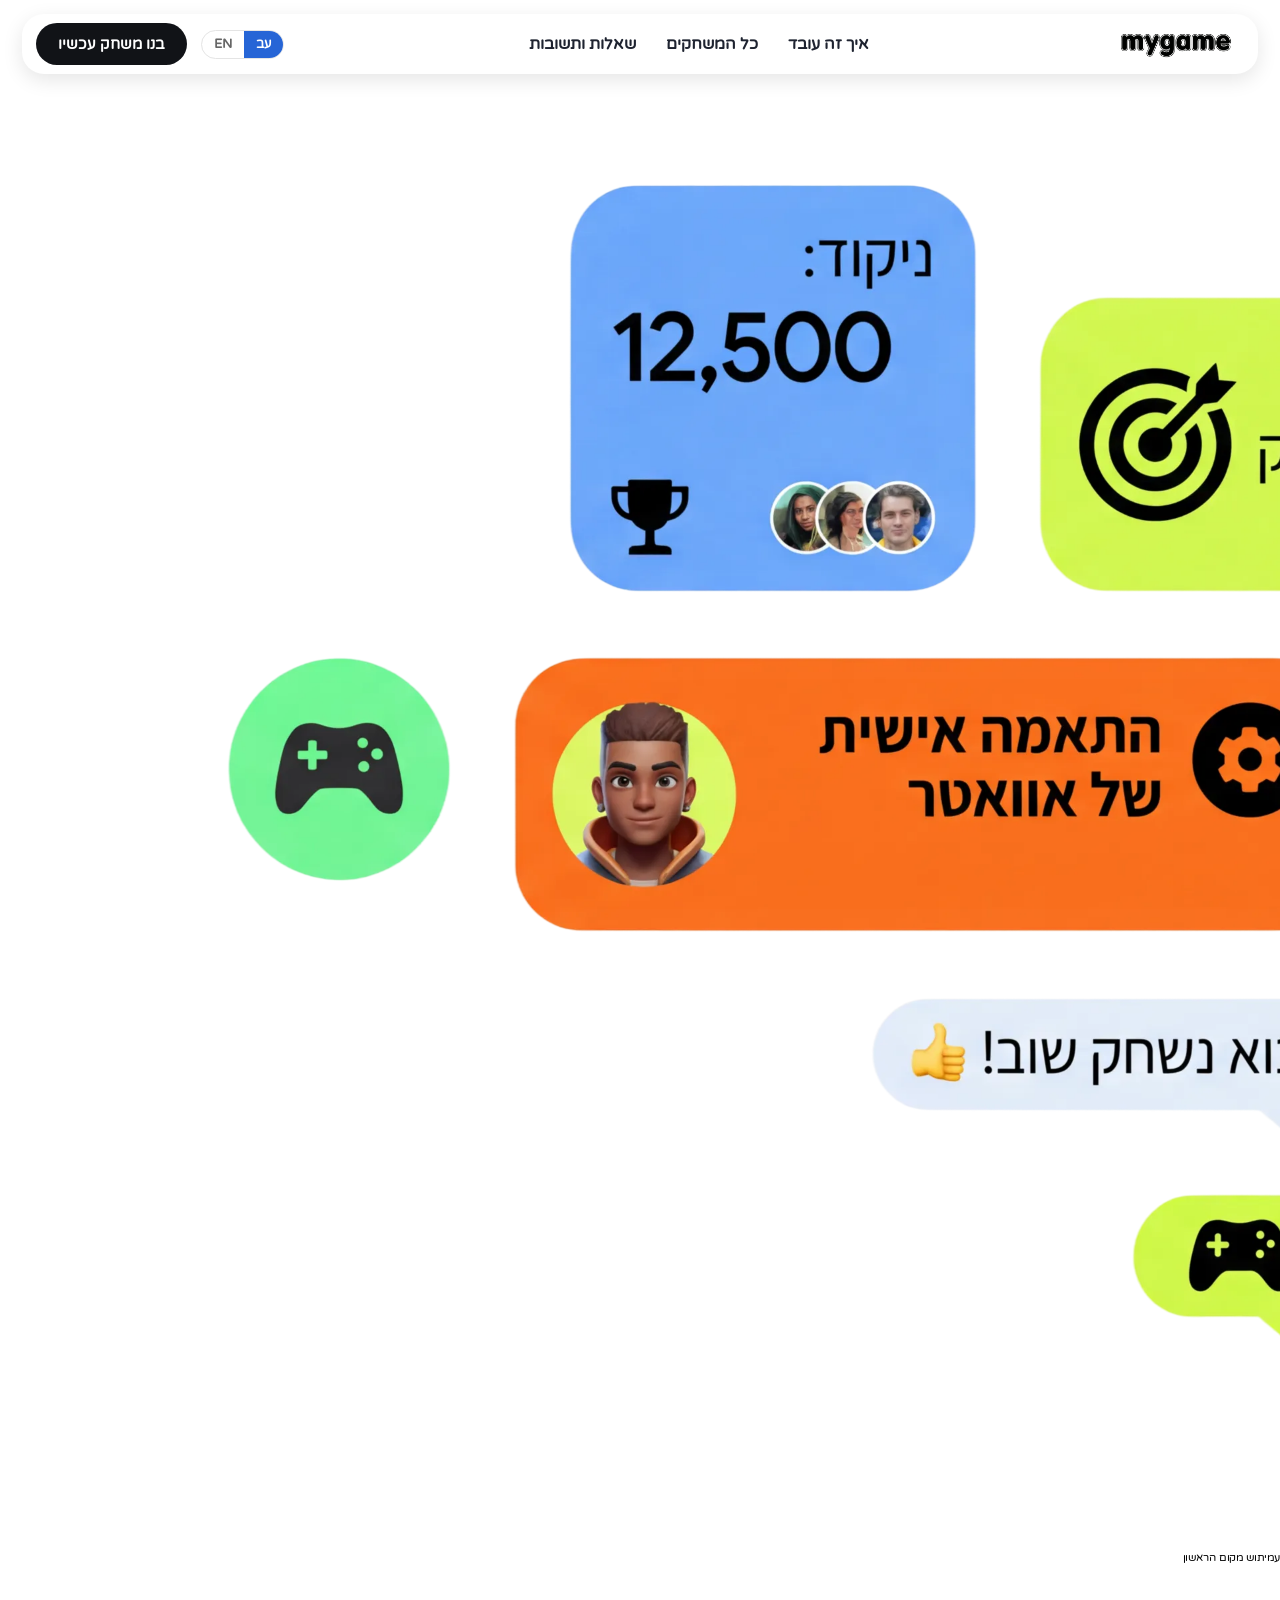
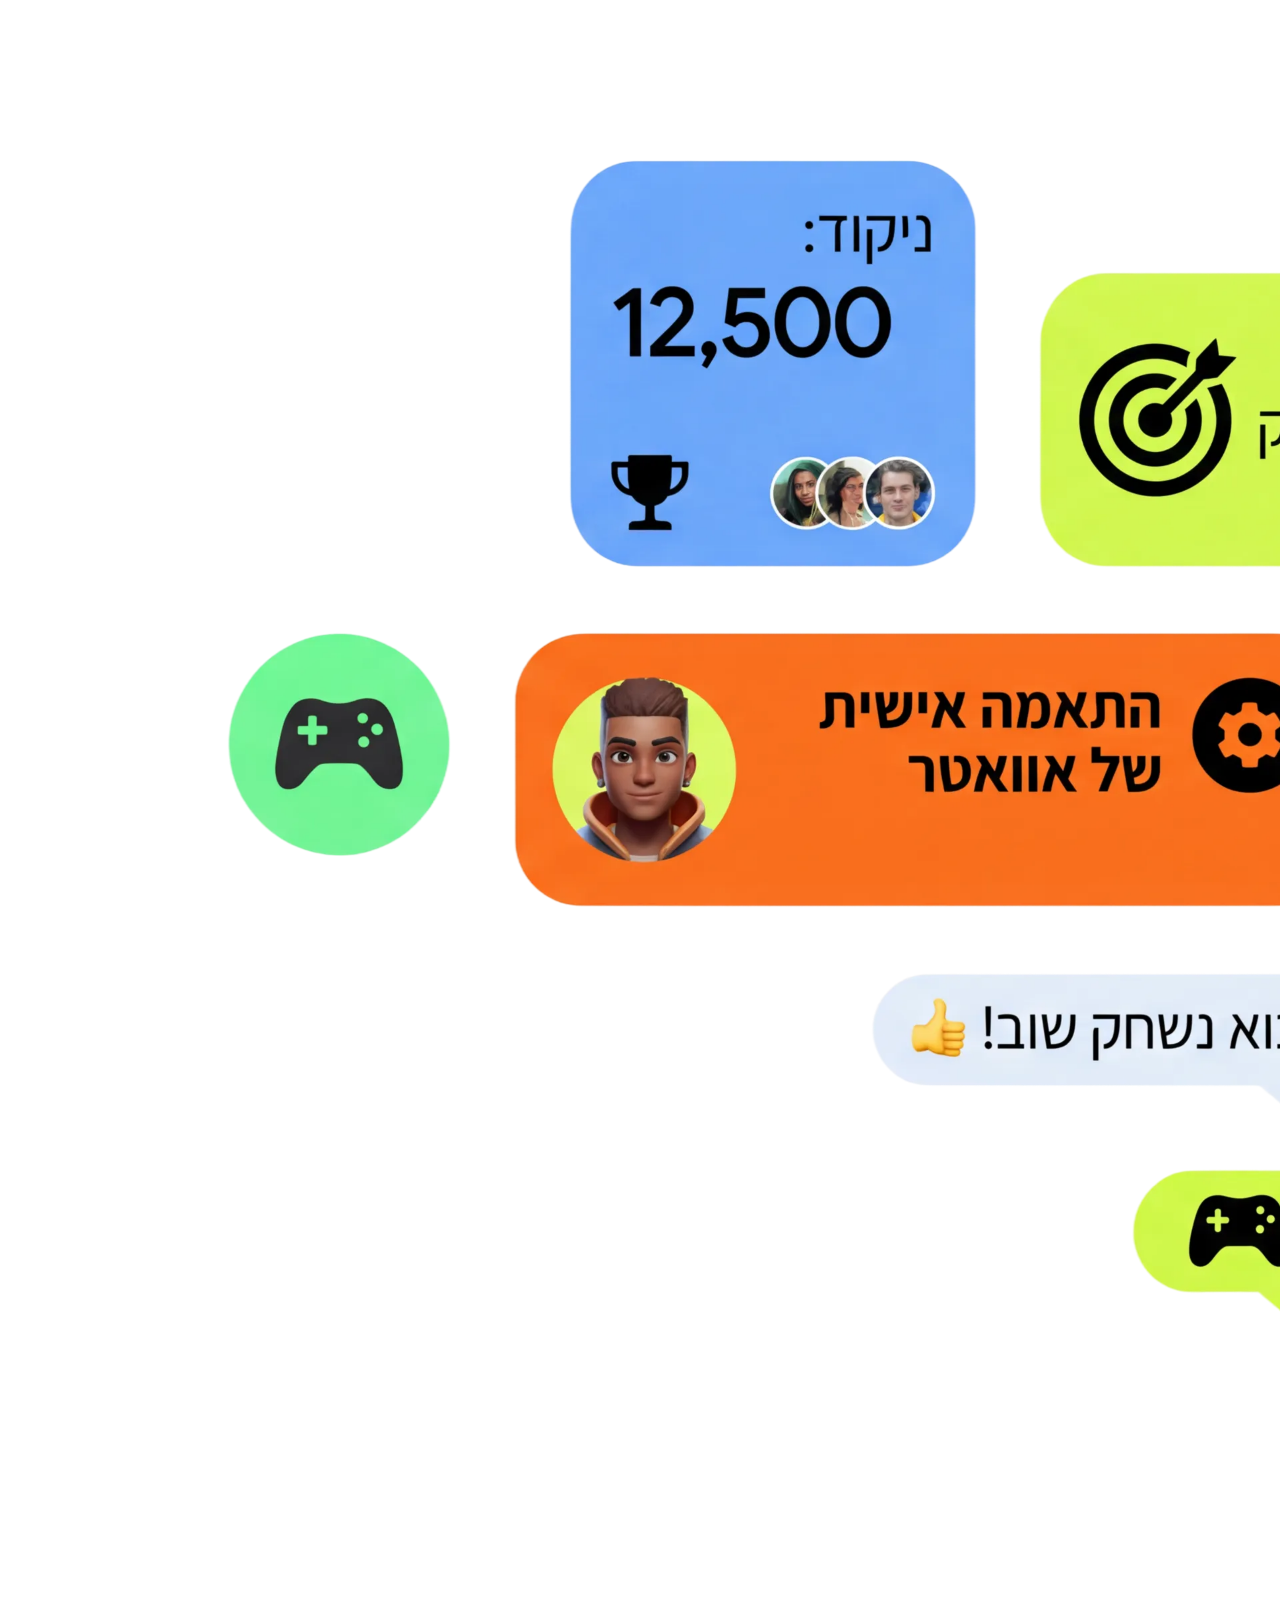
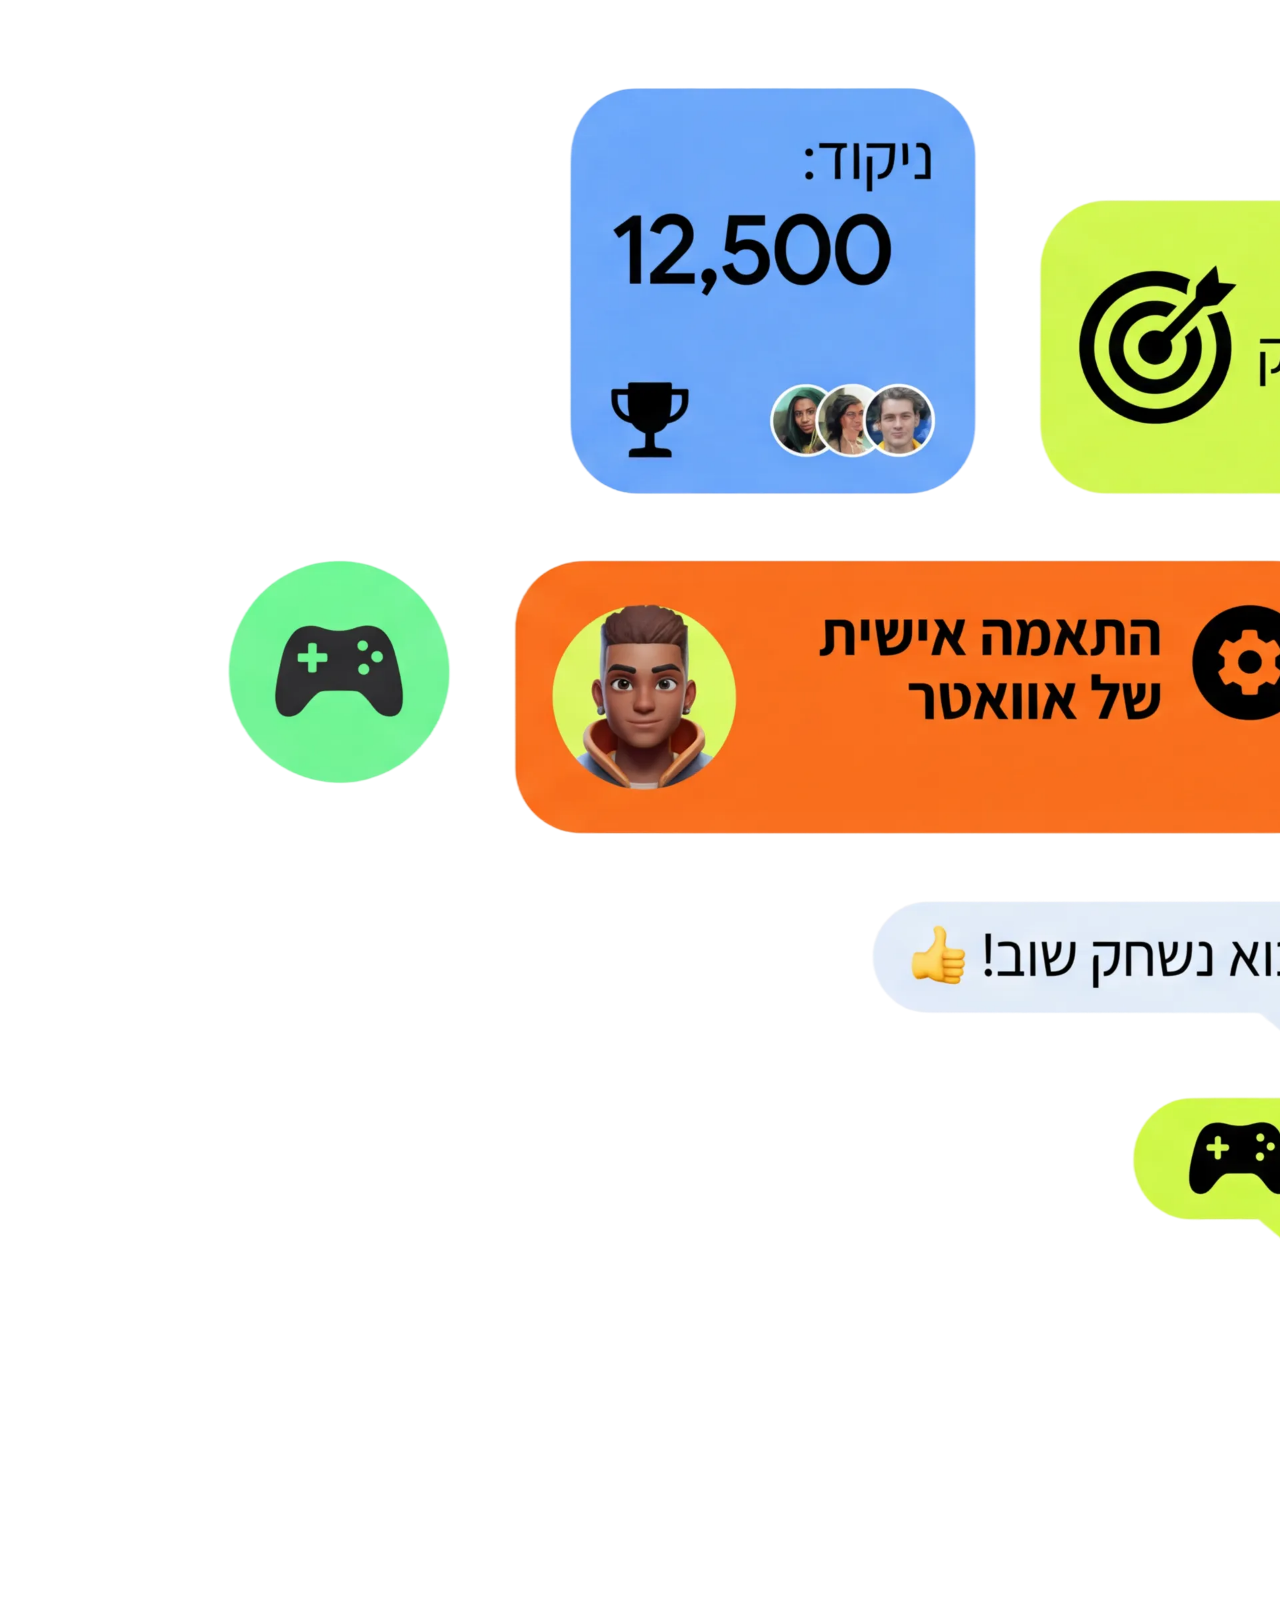
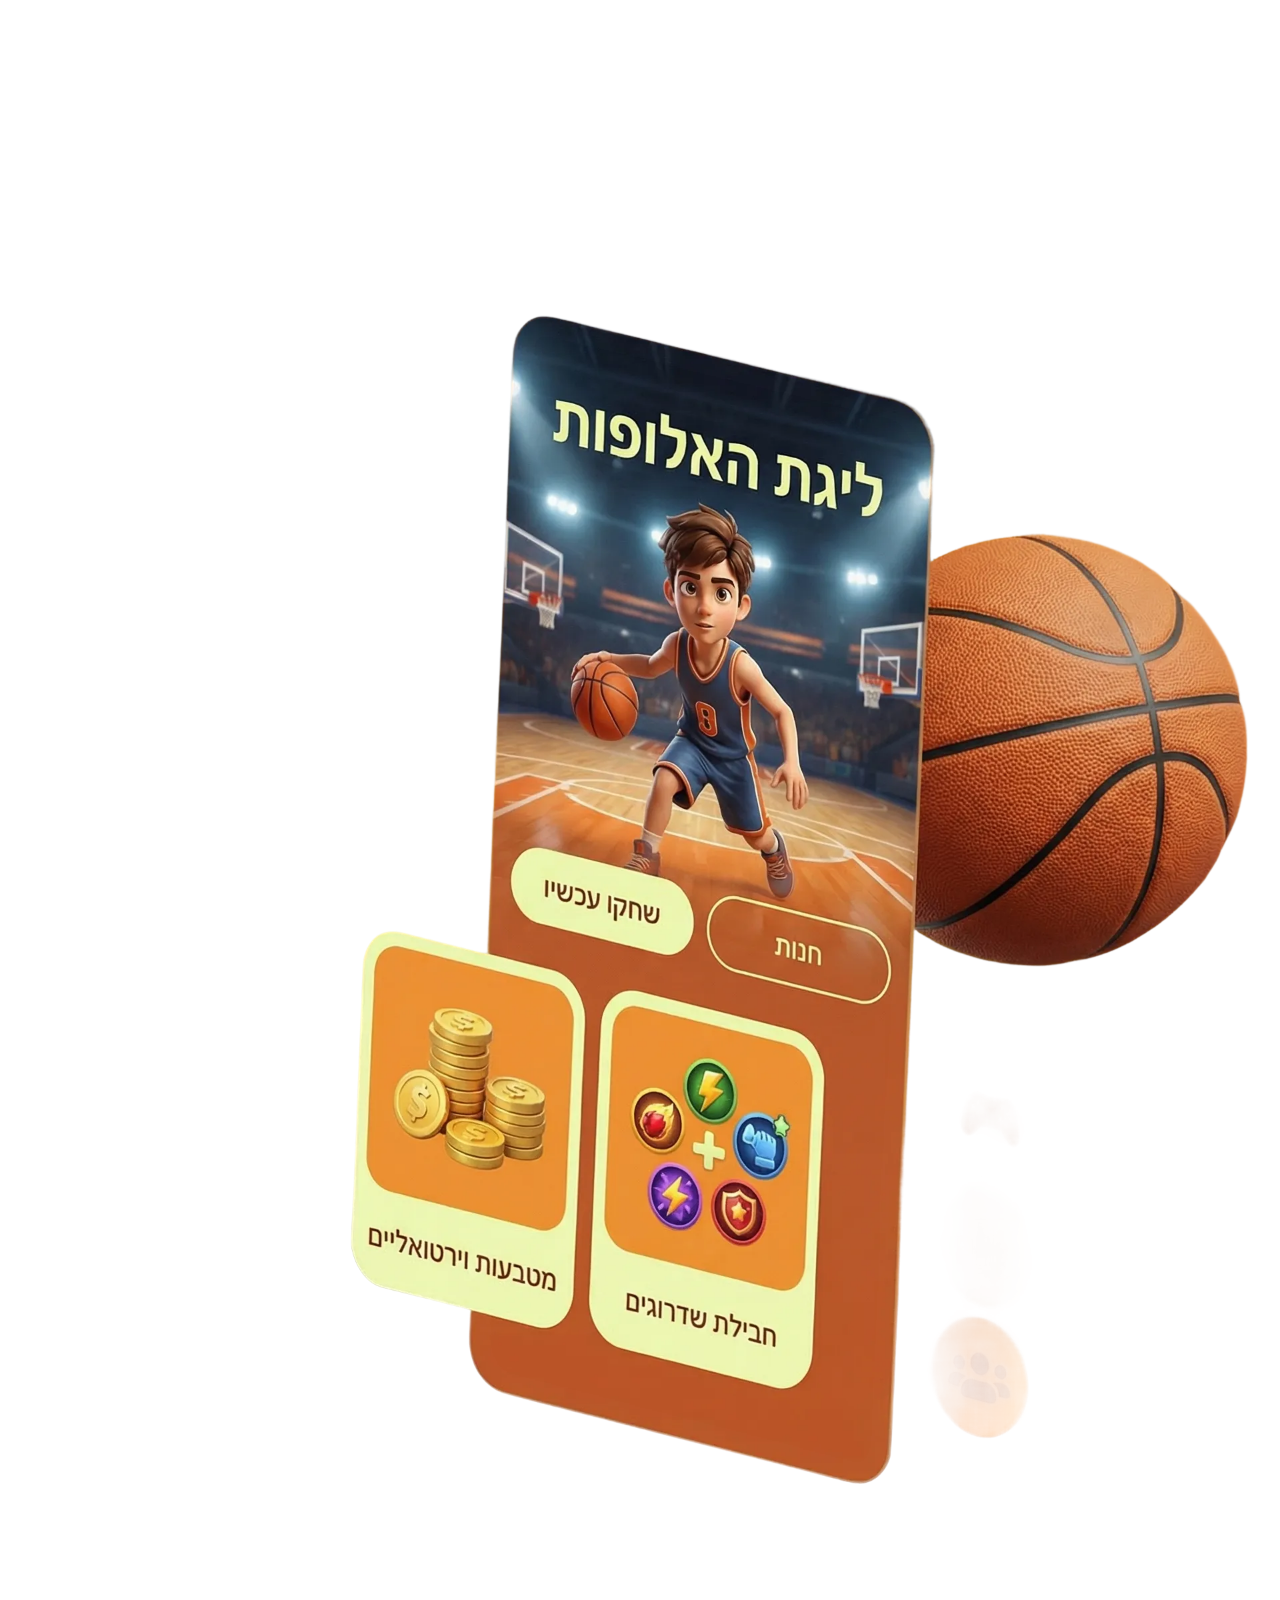
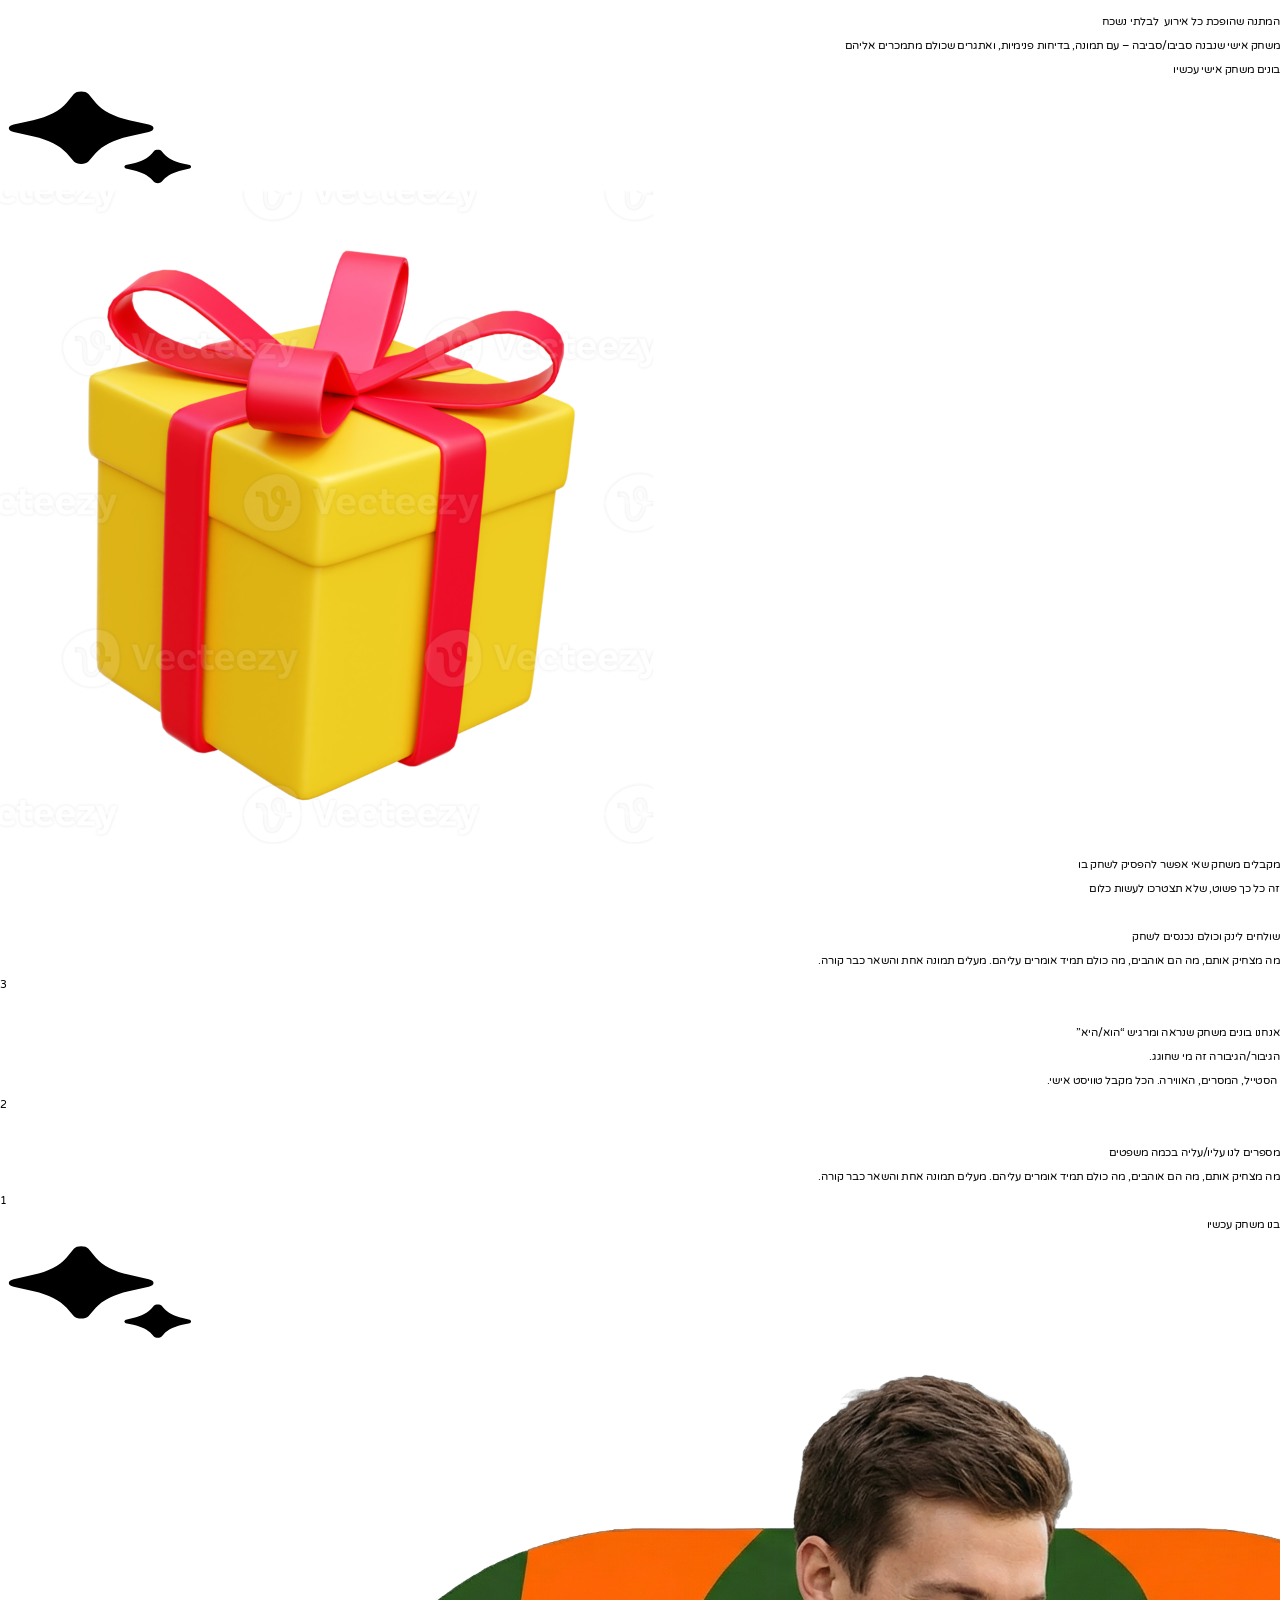
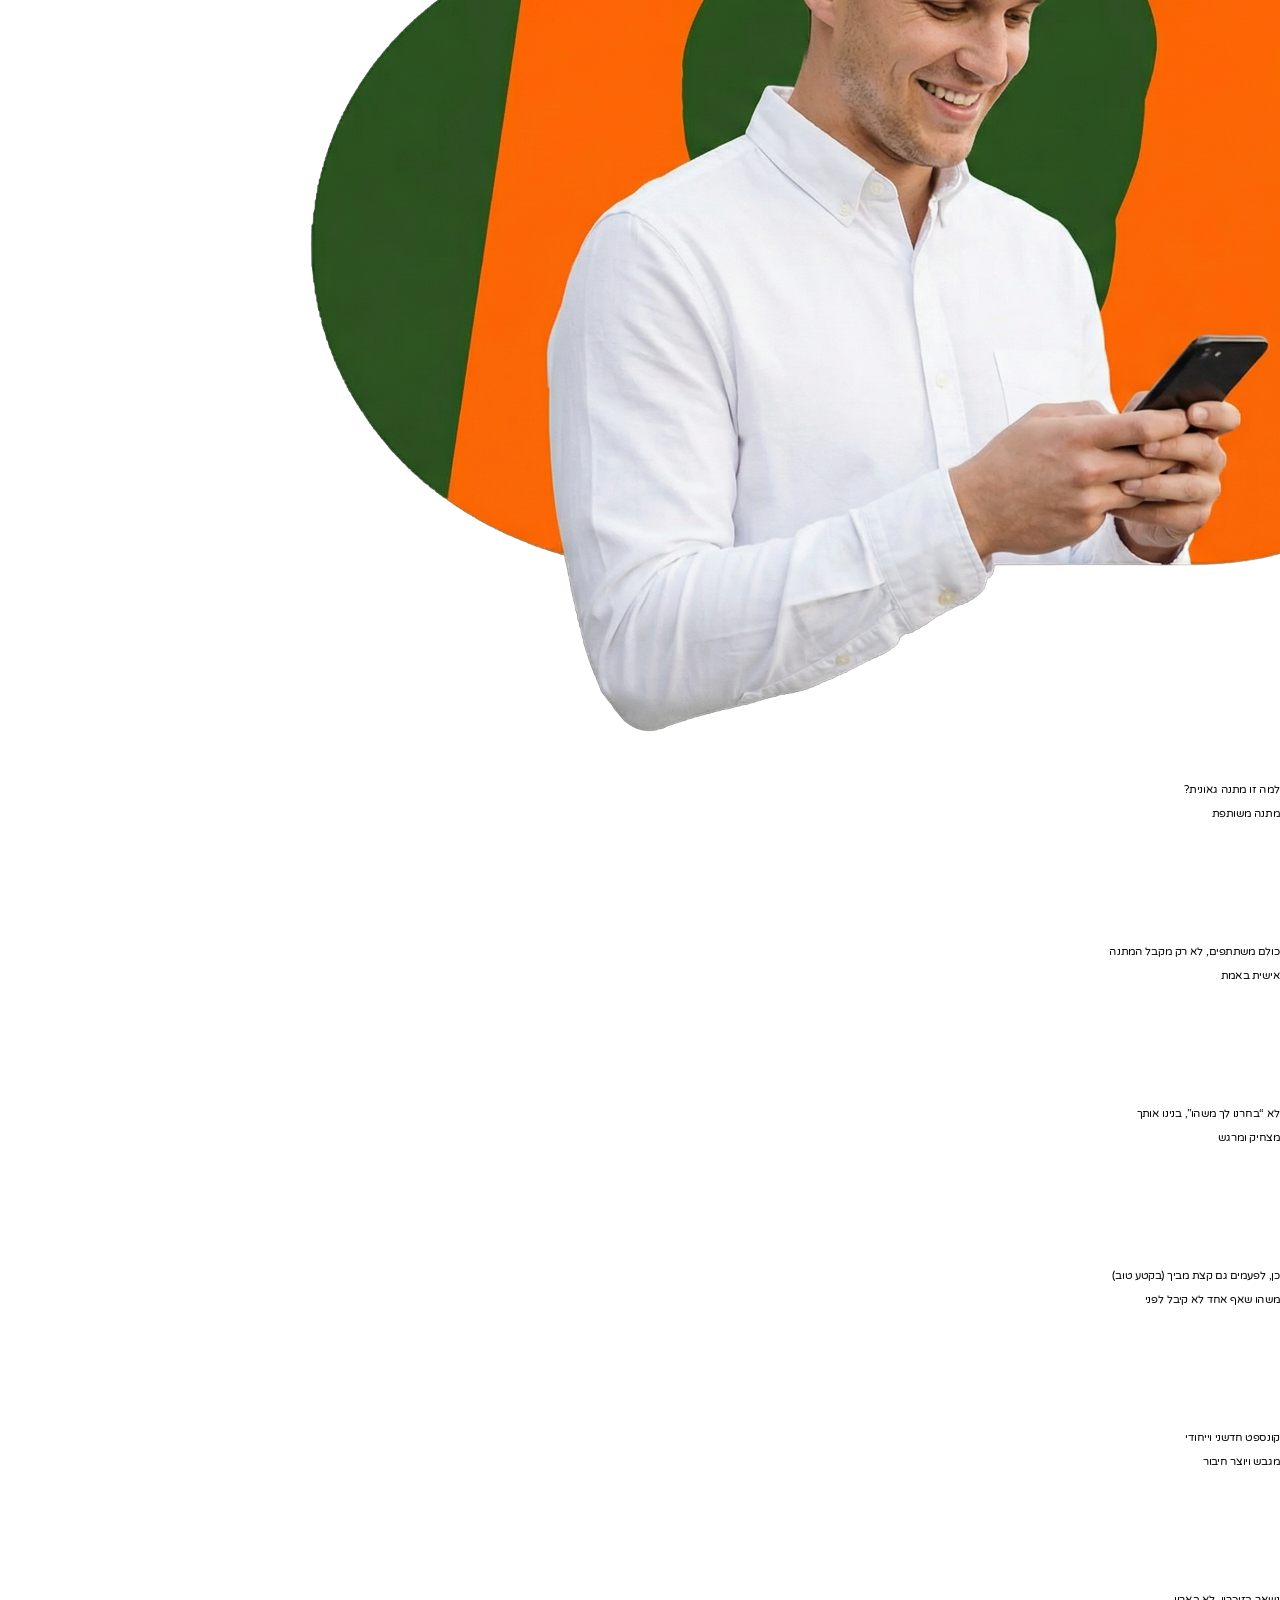
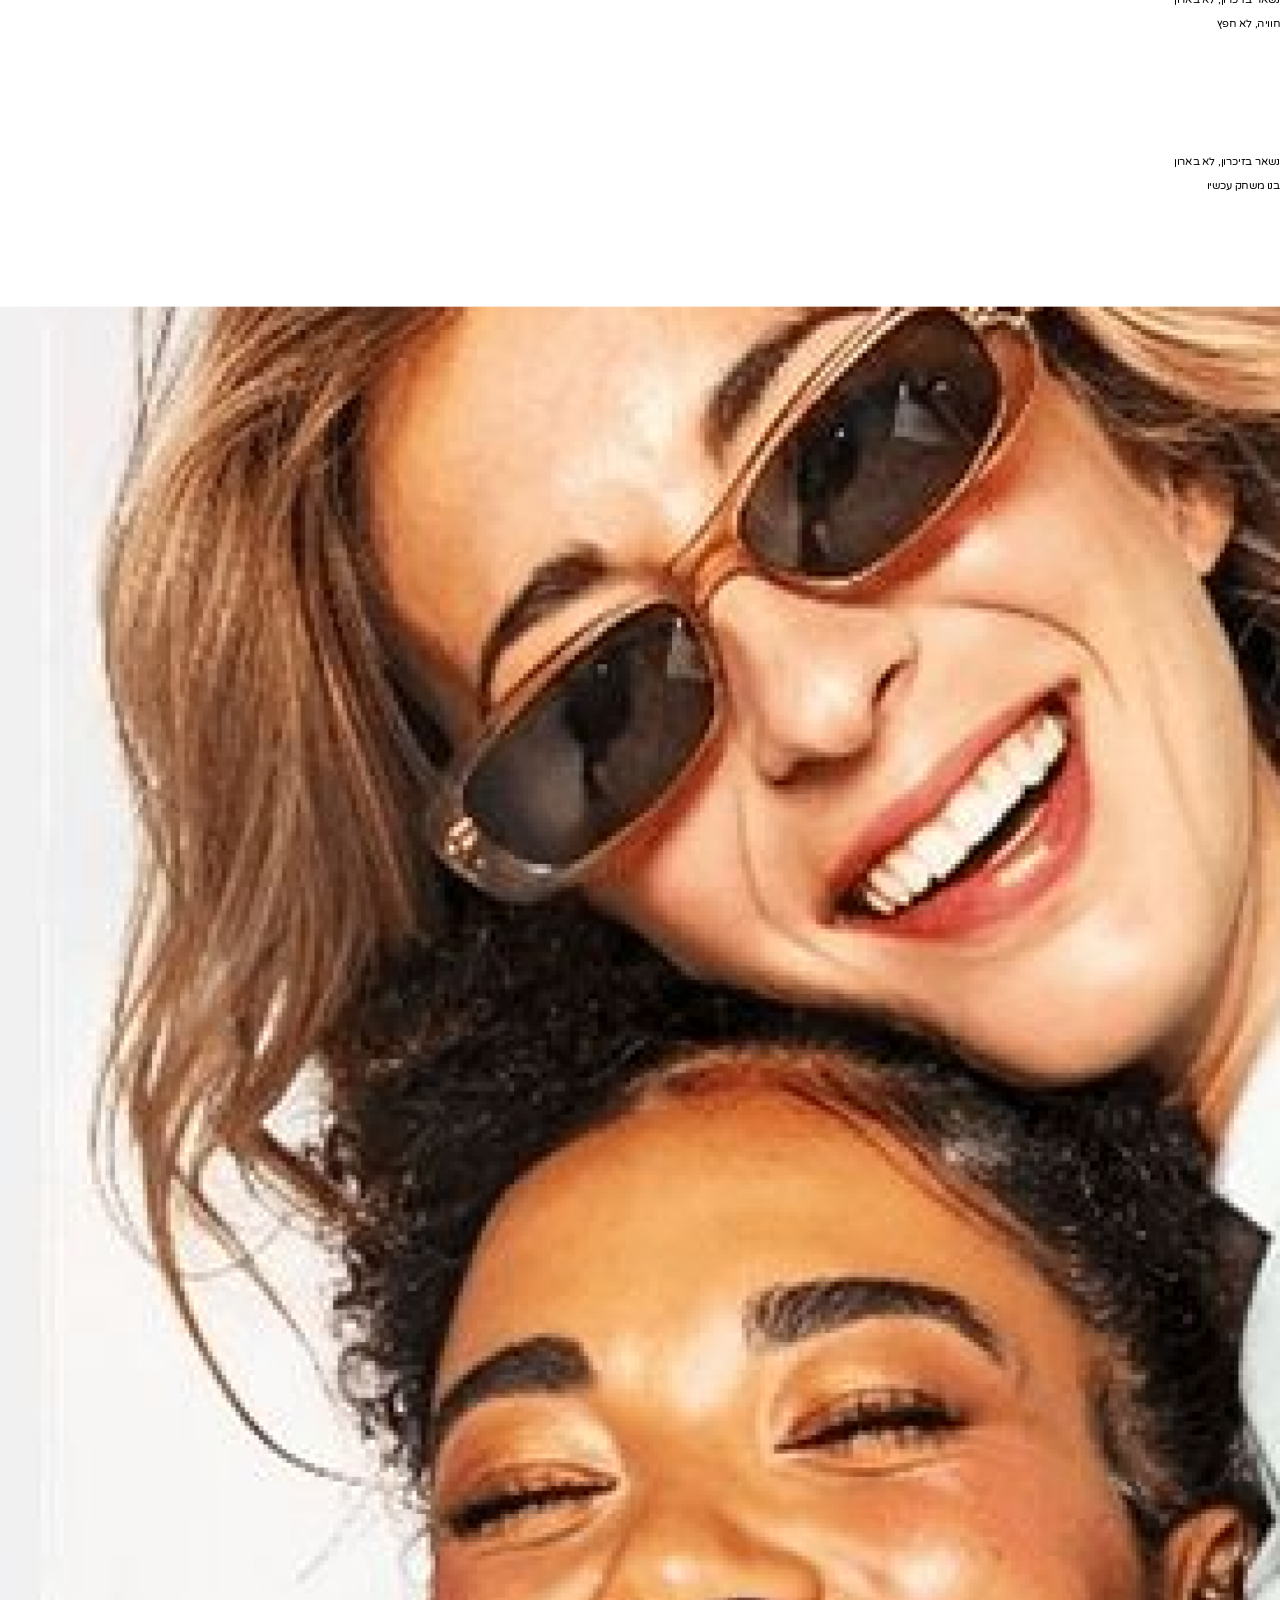
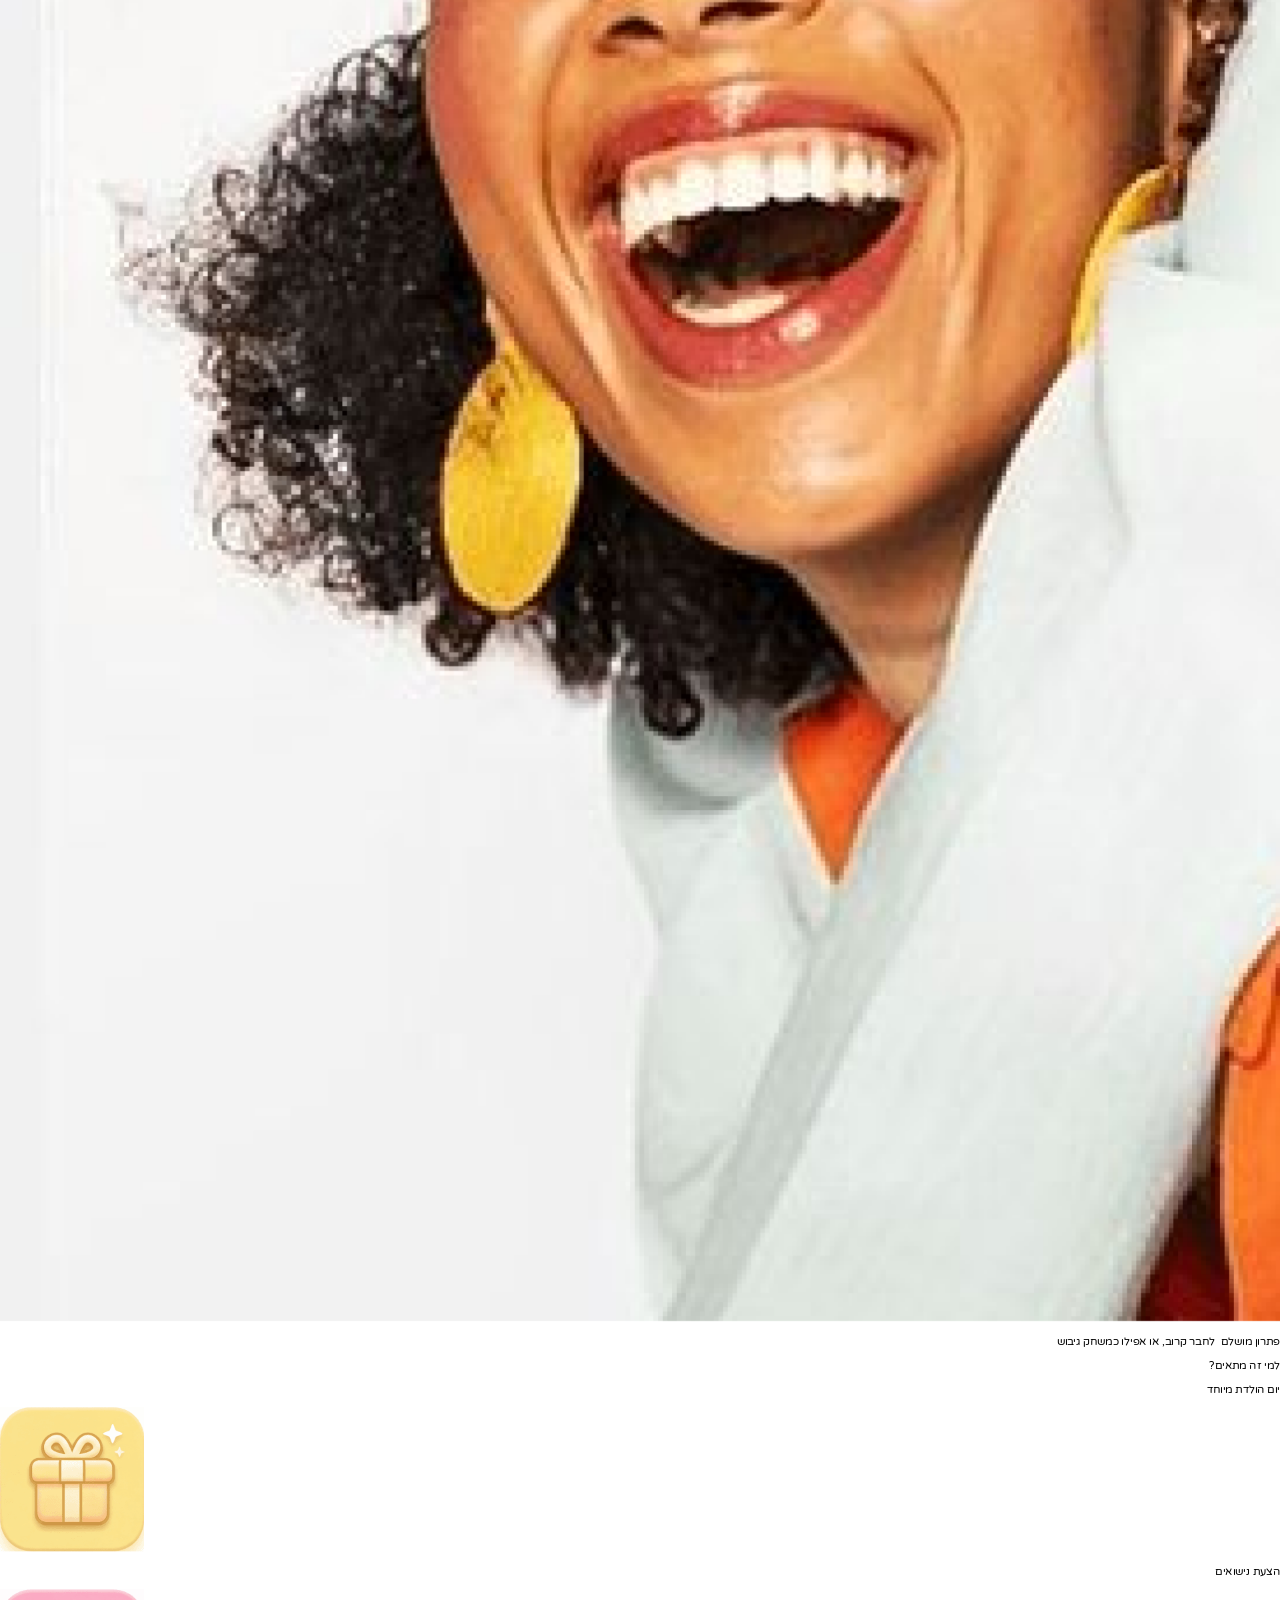
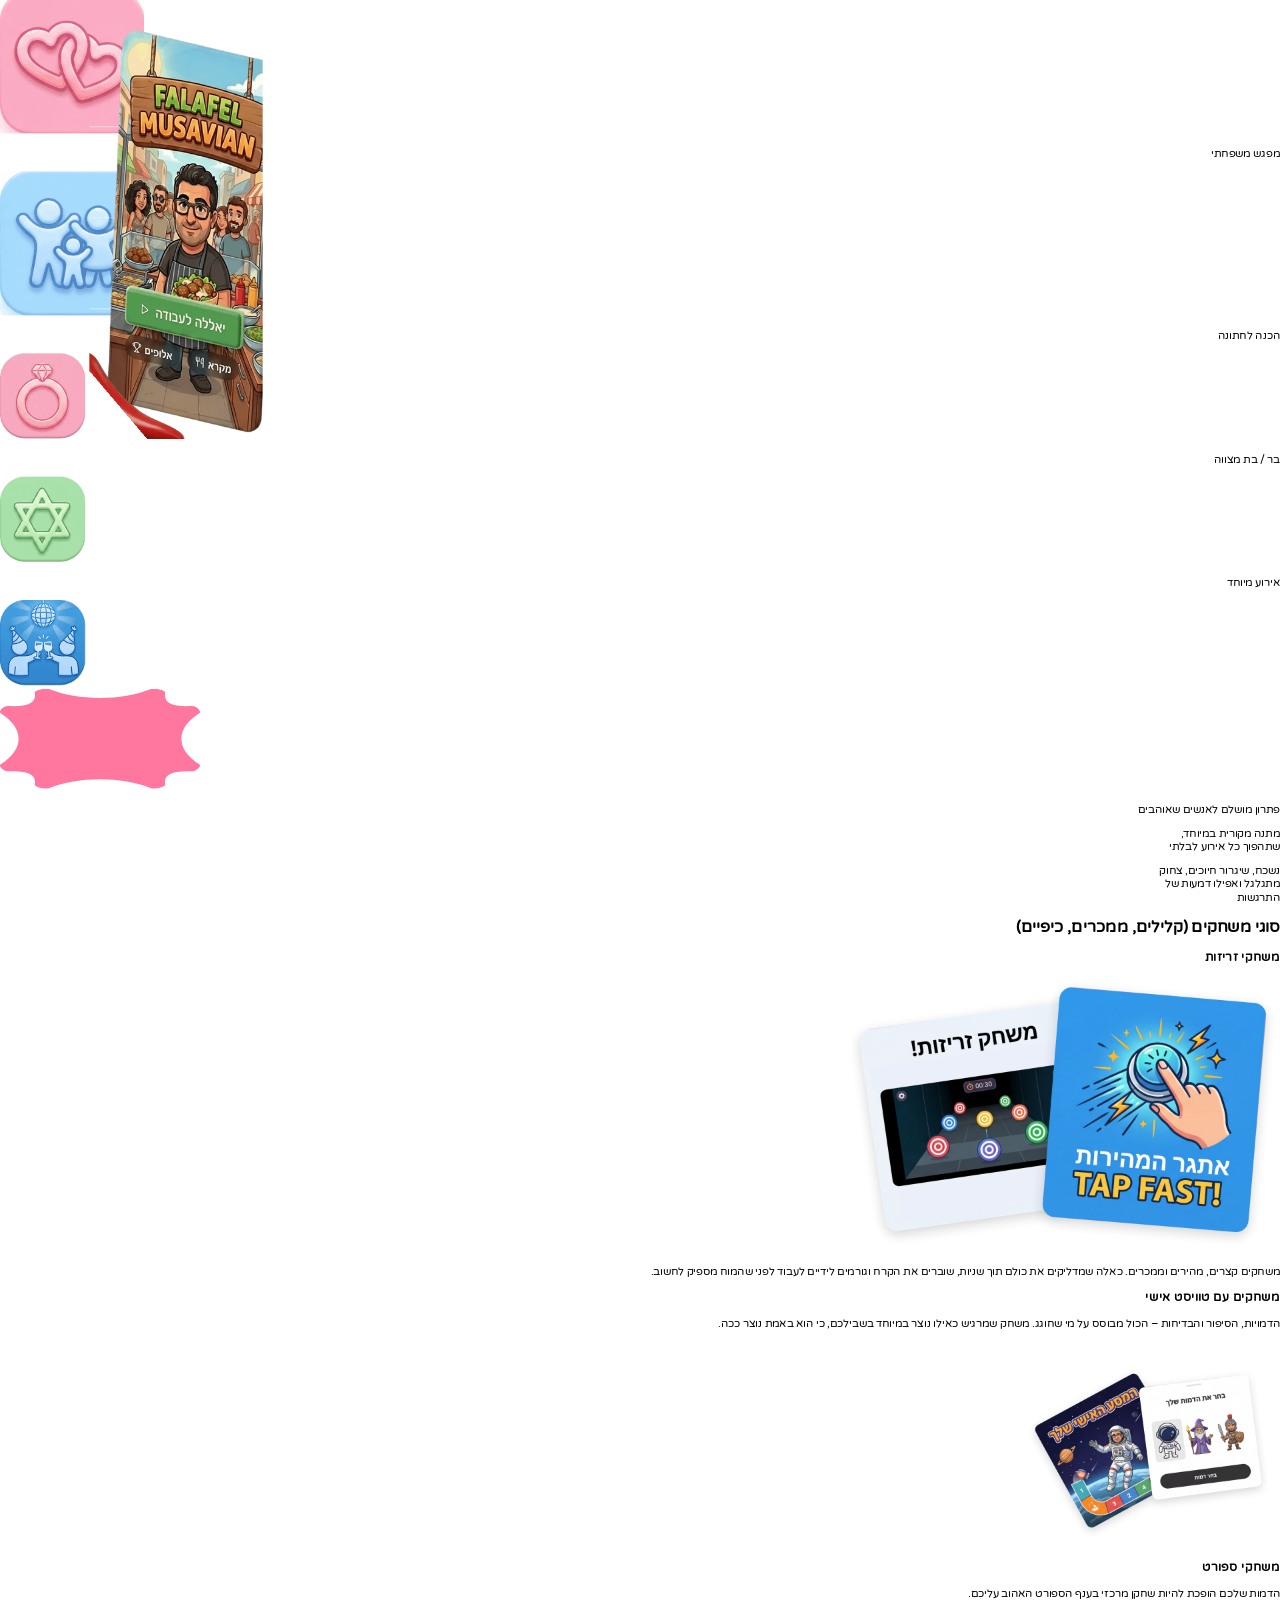
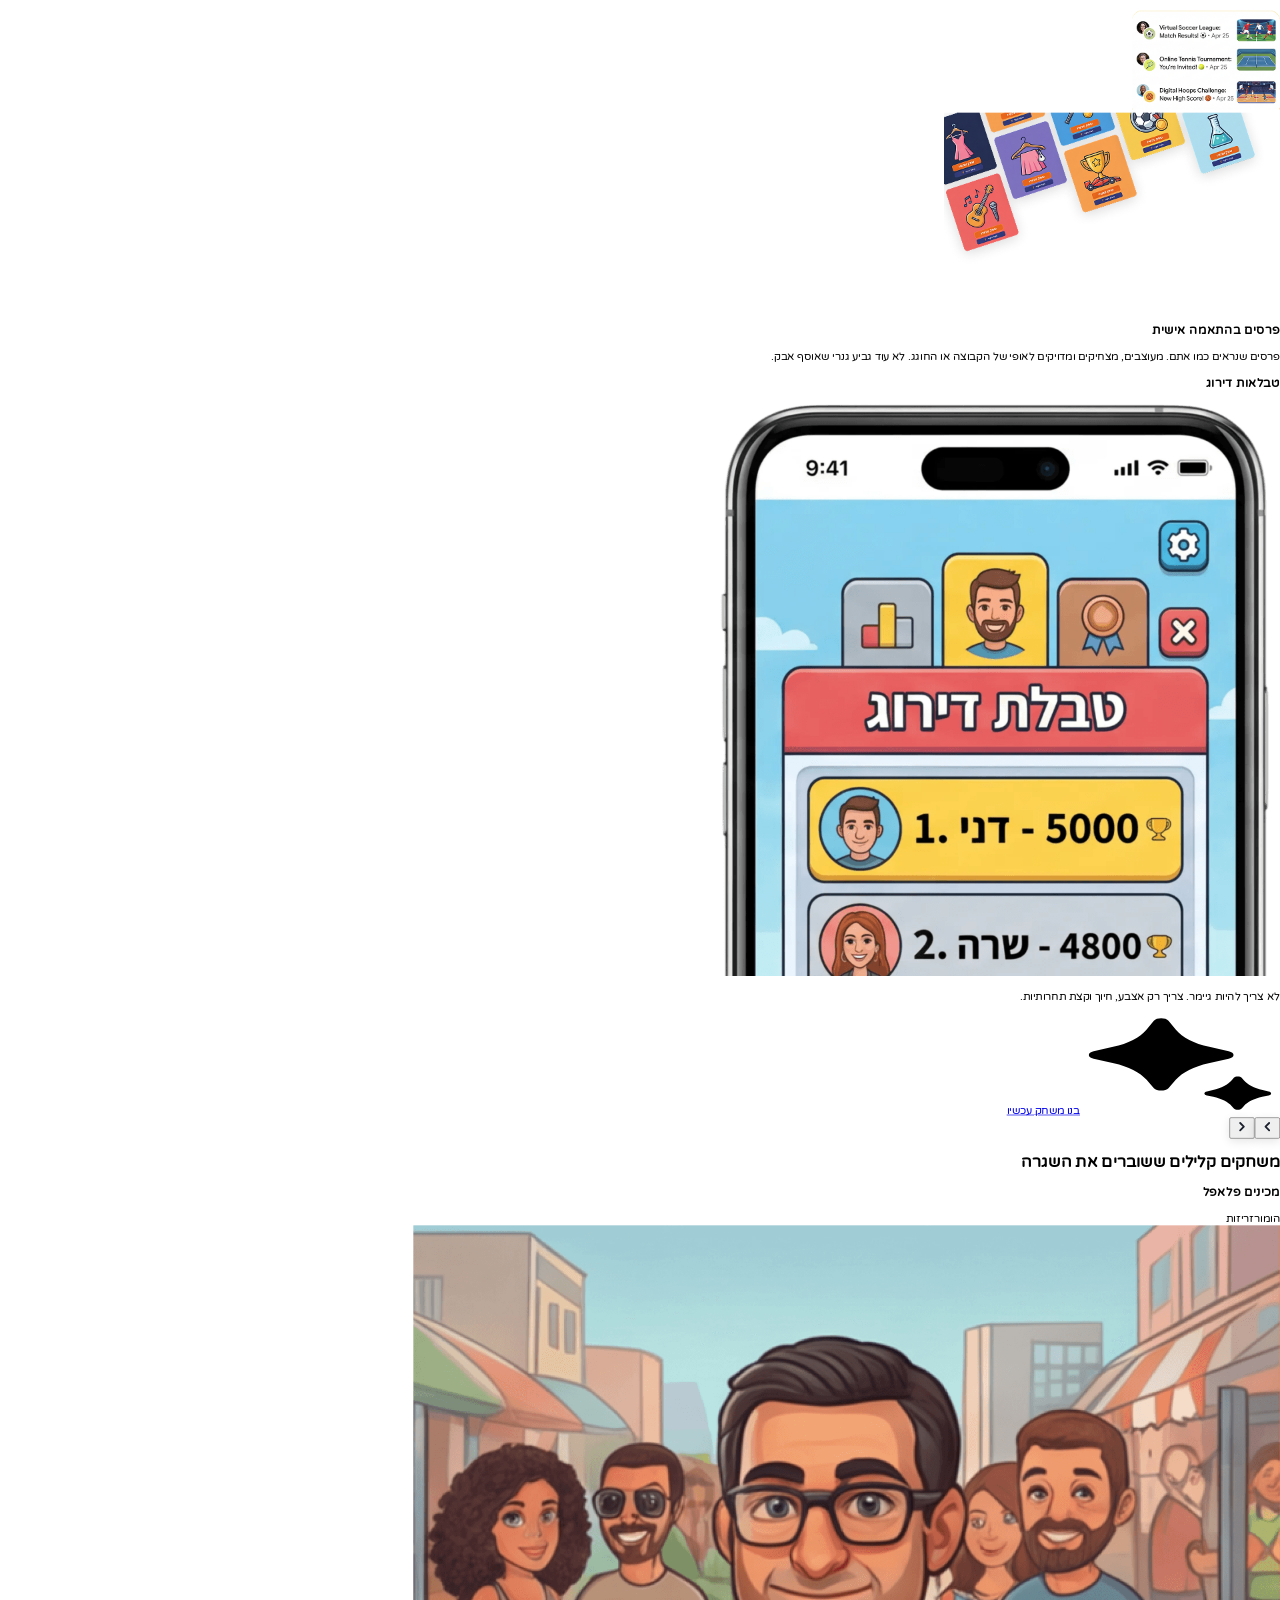
==== commit 71314e6e: "CMS v2: section-based admin, carousel management, mobile/desktop split - Rebuild games carousel: dis" ====
--- a/clean/index.html
+++ b/clean/index.html
@@ -39,6 +39,7 @@
   #topnav .nav-cta{background:#111317;color:#fff;font-weight:700;font-size:15px;border-radius:999px;padding:12px 22px;text-decoration:none;white-space:nowrap}
   #topnav .nav-cta:hover{background:#2665d6}
   @media (max-width:767px){#topnav{display:none}}
+  #gcDeck::-webkit-scrollbar{display:none}
 </style>
 </head>
 <body>
@@ -529,132 +530,39 @@
   <p class="text-[34px] font-bold text-[#1e2330] text-center mt-[56px]">לא צריך להיות גיימר. צריך רק אצבע, חיוך וקצת תחרותיות.</p>
   <div class="text-center mt-[36px]"><a href="#" class="bg-[#F5CCF5] text-[#1e2330] font-bold rounded-full inline-flex items-center gap-[10px] px-[34px] py-[18px] text-[20px]"><img src="img/ic-spark.svg" class="w-[20px] h-[20px]" alt="" />בנו משחק עכשיו</a></div>
 </div>
-      <div class="bg-[#f3f0e9] content-stretch flex flex-col h-[919px] items-center justify-center relative shrink-0 w-full">
-        <div class="content-stretch flex flex-col gap-[38px] items-center justify-center px-[250px] relative shrink-0 w-full">
-          <div class="content-stretch flex items-center justify-between relative shrink-0 w-[1420px]">
-            <div class="flex gap-[12px] items-center shrink-0"><button class="bg-white rounded-full size-[56px] flex items-center justify-center" style="box-shadow:0 4px 14px rgba(0,0,0,.1)"><svg width="22" height="22" viewBox="0 0 24 24" fill="none" stroke="#1e2330" stroke-width="3" stroke-linecap="round" stroke-linejoin="round"><polyline points="15 18 9 12 15 6"/></svg></button><button class="bg-white rounded-full size-[56px] flex items-center justify-center" style="box-shadow:0 4px 14px rgba(0,0,0,.1)"><svg width="22" height="22" viewBox="0 0 24 24" fill="none" stroke="#1e2330" stroke-width="3" stroke-linecap="round" stroke-linejoin="round"><polyline points="9 18 15 12 9 6"/></svg></button></div>
-            <p class="[word-break:break-word] font-bold leading-[1.2] not-italic relative shrink-0 text-[64px] text-black text-right" dir="auto">
-              משחקים קלילים ששוברים את השגרה
-            </p>
-          </div>
-          <div class="content-stretch flex gap-[40px] items-center justify-center relative shrink-0 w-[1420px]">
-            <div class="bg-white content-stretch flex flex-[1_0_0] flex-col h-[541px] items-end min-w-px relative rounded-[54px]">
-              <div class="content-stretch flex flex-col gap-[16px] items-end justify-center p-[32px] relative shrink-0 w-full">
-                <p class="[word-break:break-word] font-semibold leading-none not-italic relative shrink-0 text-[40px] text-black text-right w-[279px]" dir="auto">
-                  מנתחים מידע רפואי עם דניאל
-                </p>
-                <div class="content-stretch flex items-center justify-between relative shrink-0 w-full">
-                  
-                  <div class="content-stretch flex gap-[10px] items-center relative shrink-0">
-                    <div class="bg-[#f3f0e9] content-stretch flex h-[32px] items-center justify-center px-[16px] py-[8px] relative rounded-[67px] shrink-0">
-                      <p class="[text-box-edge:cap_alphabetic] [text-box-trim:trim-both] [word-break:break-word] font-medium leading-[1.5] not-italic relative shrink-0 text-[18px] text-black text-right" dir="auto">
-                        הומור
-                      </p>
-                    </div>
-                    <div class="bg-[#f3f0e9] content-stretch flex h-[32px] items-center justify-center px-[16px] py-[8px] relative rounded-[67px] shrink-0">
-                      <p class="[text-box-edge:cap_alphabetic] [text-box-trim:trim-both] [word-break:break-word] font-medium leading-[1.5] not-italic relative shrink-0 text-[18px] text-black text-right" dir="auto">
-                        חשיבה
-                      </p>
-                    </div>
-                  </div>
-                </div>
-              </div>
-              <div class="aspect-[277/277] relative rounded-[54px] shrink-0 w-full">
-                <div class="absolute inset-0 overflow-hidden pointer-events-none rounded-[54px]">
-                  <img alt="" class="absolute inset-0 w-full h-full object-cover" src="figma-assets/imgImage141.png" />
-                </div>
-              </div>
-            </div>
-            <div class="bg-white content-stretch flex flex-[1_0_0] flex-col h-[541px] items-end min-w-px relative rounded-[54px]">
-              <div class="content-stretch flex flex-col gap-[16px] items-end justify-center p-[32px] relative shrink-0 w-full">
-                <p class="[word-break:break-word] font-semibold leading-none not-italic relative shrink-0 text-[40px] text-black text-right w-[315px]" dir="auto">
-                  טניס זוגות
-                  <br aria-hidden="true" />
-                  וטריוויה
-                </p>
-                <div class="content-stretch flex items-center justify-between relative shrink-0 w-full">
-                  
-                  <div class="content-stretch flex gap-[10px] items-center relative shrink-0">
-                    <div class="bg-[#f3f0e9] content-stretch flex h-[32px] items-center justify-center px-[16px] py-[8px] relative rounded-[67px] shrink-0">
-                      <p class="[text-box-edge:cap_alphabetic] [text-box-trim:trim-both] [word-break:break-word] font-medium leading-[1.5] not-italic relative shrink-0 text-[18px] text-black text-right" dir="auto">
-                        תחרות
-                      </p>
-                    </div>
-                    <div class="bg-[#f3f0e9] content-stretch flex h-[32px] items-center justify-center px-[16px] py-[8px] relative rounded-[67px] shrink-0">
-                      <p class="[text-box-edge:cap_alphabetic] [text-box-trim:trim-both] [word-break:break-word] font-medium leading-[1.5] not-italic relative shrink-0 text-[18px] text-black text-right" dir="auto">
-                        ספורט
-                      </p>
-                    </div>
-                  </div>
-                </div>
-              </div>
-              <div class="aspect-[277/277] relative rounded-[54px] shrink-0 w-full">
-                <div class="absolute inset-0 overflow-hidden pointer-events-none rounded-[54px]">
-                  <img alt="" class="absolute inset-0 w-full h-full object-cover" src="figma-assets/imgImage141.png" />
-                </div>
-              </div>
-            </div>
-            <div class="bg-white content-stretch flex flex-[1_0_0] flex-col h-[541px] items-end min-w-px relative rounded-[54px]">
-              <div class="content-stretch flex flex-col gap-[16px] items-end justify-center p-[32px] relative shrink-0 w-full">
-                <p class="[word-break:break-word] font-semibold leading-none not-italic relative shrink-0 text-[40px] text-black text-right w-[315px]" dir="auto">
-                  אורזים ניירת
-                  <br aria-hidden="true" />
-                  עם טלי
-                </p>
-                <div class="content-stretch flex items-center justify-between relative shrink-0 w-full">
-                  
-                  <div class="content-stretch flex gap-[10px] items-center relative shrink-0">
-                    <div class="bg-[#f3f0e9] content-stretch flex h-[32px] items-center justify-center px-[16px] py-[8px] relative rounded-[67px] shrink-0">
-                      <p class="[text-box-edge:cap_alphabetic] [text-box-trim:trim-both] [word-break:break-word] font-medium leading-[1.5] not-italic relative shrink-0 text-[18px] text-black text-right" dir="auto">
-                        הומור
-                      </p>
-                    </div>
-                    <div class="bg-[#f3f0e9] content-stretch flex h-[32px] items-center justify-center px-[16px] py-[8px] relative rounded-[67px] shrink-0">
-                      <p class="[text-box-edge:cap_alphabetic] [text-box-trim:trim-both] [word-break:break-word] font-medium leading-[1.5] not-italic relative shrink-0 text-[18px] text-black text-right" dir="auto">
-                        זריזות
-                      </p>
-                    </div>
-                  </div>
-                </div>
-              </div>
-              <div class="aspect-[277/277] relative rounded-[54px] shrink-0 w-full">
-                <div class="absolute inset-0 overflow-hidden pointer-events-none rounded-[54px]">
-                  <img alt="" class="absolute inset-0 w-full h-full object-cover" src="figma-assets/imgImage141.png" />
-                </div>
-              </div>
-            </div>
-            <div class="bg-[#c3ff3d] content-stretch flex flex-[1_0_0] flex-col h-[541px] items-end min-w-px relative rounded-[54px]">
-              <div class="content-stretch flex flex-col gap-[16px] items-end justify-center p-[32px] relative shrink-0 w-full">
-                <p class="[word-break:break-word] font-semibold leading-none not-italic relative shrink-0 text-[40px] text-black text-right w-[315px]" dir="auto">
-                  אורזים ניירת
-                  <br aria-hidden="true" />
-                  עם טלי
-                </p>
-                <div class="content-stretch flex items-center justify-between relative shrink-0 w-full">
-                  
-                  <div class="content-stretch flex gap-[10px] items-center relative shrink-0">
-                    <div class="bg-white content-stretch flex h-[32px] items-center justify-center px-[16px] py-[8px] relative rounded-[67px] shrink-0">
-                      <p class="[text-box-edge:cap_alphabetic] [text-box-trim:trim-both] [word-break:break-word] font-medium leading-[1.5] not-italic relative shrink-0 text-[18px] text-black text-right" dir="auto">
-                        הומור
-                      </p>
-                    </div>
-                    <div class="bg-white content-stretch flex h-[32px] items-center justify-center px-[16px] py-[8px] relative rounded-[67px] shrink-0">
-                      <p class="[text-box-edge:cap_alphabetic] [text-box-trim:trim-both] [word-break:break-word] font-medium leading-[1.5] not-italic relative shrink-0 text-[18px] text-black text-right" dir="auto">
-                        יצירה
-                      </p>
-                    </div>
-                  </div>
-                </div>
-              </div>
-              <div class="aspect-[277/277] relative rounded-[54px] shrink-0 w-full">
-                <div class="absolute inset-0 overflow-hidden pointer-events-none rounded-[54px]">
-                  <img alt="" class="absolute h-[350.18%] left-[-2.89%] max-w-none top-0 w-[627.45%]" src="figma-assets/imgImage141.png" />
-                </div>
-              </div>
-            </div>
-          </div>
-        </div>
-      </div>
+      <div dir="rtl" class="bg-[#f3f0e9] w-full flex flex-col items-center py-[80px] px-[60px]">
+      <div class="w-full max-w-[1500px] flex items-center justify-between mb-[40px] gap-[24px]">
+        <div class="flex gap-[12px] shrink-0"><button type="button" data-gc="prev" class="bg-white rounded-full size-[56px] flex items-center justify-center shrink-0" style="box-shadow:0 4px 14px rgba(0,0,0,.1)"><svg width="22" height="22" viewBox="0 0 24 24" fill="none" stroke="#1e2330" stroke-width="3" stroke-linecap="round" stroke-linejoin="round"><polyline points="15 18 9 12 15 6"/></svg></button><button type="button" data-gc="next" class="bg-white rounded-full size-[56px] flex items-center justify-center shrink-0" style="box-shadow:0 4px 14px rgba(0,0,0,.1)"><svg width="22" height="22" viewBox="0 0 24 24" fill="none" stroke="#1e2330" stroke-width="3" stroke-linecap="round" stroke-linejoin="round"><polyline points="9 18 15 12 9 6"/></svg></button></div>
+        <h2 class="text-[52px] font-extrabold text-[#1e2330] text-right leading-[1.05]">משחקים קלילים ששוברים את השגרה</h2>
+      </div>
+      <div id="gcDeck" class="w-full max-w-[1500px] flex gap-[28px] overflow-x-auto pb-[18px]" style="scroll-snap-type:x mandatory;scrollbar-width:none;-ms-overflow-style:none">
+        <div class="bg-white rounded-[40px] p-[26px] shrink-0 w-[340px] flex flex-col gap-[16px]" style="scroll-snap-align:start">
+        <h3 class="text-[26px] font-extrabold text-[#1e2330] leading-[1.12]">מכינים פלאפל</h3>
+        <div class="flex gap-[10px]"><span class="bg-[#f3f0e9] rounded-full px-[15px] py-[6px] text-[15px] font-medium text-[#1e2330]">הומור</span><span class="bg-[#f3f0e9] rounded-full px-[15px] py-[6px] text-[15px] font-medium text-[#1e2330]">זריזות</span></div>
+        <div class="w-full aspect-square rounded-[26px] overflow-hidden"><img src="img/game-falafel.png" alt="מכינים פלאפל" class="w-full h-full object-cover" /></div>
+      </div><div class="bg-white rounded-[40px] p-[26px] shrink-0 w-[340px] flex flex-col gap-[16px]" style="scroll-snap-align:start">
+        <h3 class="text-[26px] font-extrabold text-[#1e2330] leading-[1.12]">מלך הסלים</h3>
+        <div class="flex gap-[10px]"><span class="bg-[#f3f0e9] rounded-full px-[15px] py-[6px] text-[15px] font-medium text-[#1e2330]">ספורט</span><span class="bg-[#f3f0e9] rounded-full px-[15px] py-[6px] text-[15px] font-medium text-[#1e2330]">תחרות</span></div>
+        <div class="w-full aspect-square rounded-[26px] overflow-hidden"><img src="img/game-basket.png" alt="מלך הסלים" class="w-full h-full object-cover" /></div>
+      </div><div class="bg-white rounded-[40px] p-[26px] shrink-0 w-[340px] flex flex-col gap-[16px]" style="scroll-snap-align:start">
+        <h3 class="text-[26px] font-extrabold text-[#1e2330] leading-[1.12]">מנתחים מידע רפואי עם דניאל</h3>
+        <div class="flex gap-[10px]"><span class="bg-[#f3f0e9] rounded-full px-[15px] py-[6px] text-[15px] font-medium text-[#1e2330]">חשיבה</span><span class="bg-[#f3f0e9] rounded-full px-[15px] py-[6px] text-[15px] font-medium text-[#1e2330]">הומור</span></div>
+        <div class="w-full aspect-square rounded-[26px] overflow-hidden"><img src="img/game-family.jpg" alt="מנתחים מידע רפואי עם דניאל" class="w-full h-full object-cover" /></div>
+      </div><div class="bg-white rounded-[40px] p-[26px] shrink-0 w-[340px] flex flex-col gap-[16px]" style="scroll-snap-align:start">
+        <h3 class="text-[26px] font-extrabold text-[#1e2330] leading-[1.12]">מסכמים תקופה</h3>
+        <div class="flex gap-[10px]"><span class="bg-[#f3f0e9] rounded-full px-[15px] py-[6px] text-[15px] font-medium text-[#1e2330]">הומור</span><span class="bg-[#f3f0e9] rounded-full px-[15px] py-[6px] text-[15px] font-medium text-[#1e2330]">יצירה</span></div>
+        <div class="w-full aspect-square rounded-[26px] overflow-hidden"><img src="img/game-summary.png" alt="מסכמים תקופה" class="w-full h-full object-cover" /></div>
+      </div><div class="bg-white rounded-[40px] p-[26px] shrink-0 w-[340px] flex flex-col gap-[16px]" style="scroll-snap-align:start">
+        <h3 class="text-[26px] font-extrabold text-[#1e2330] leading-[1.12]">טניס זוגות</h3>
+        <div class="flex gap-[10px]"><span class="bg-[#f3f0e9] rounded-full px-[15px] py-[6px] text-[15px] font-medium text-[#1e2330]">ספורט</span><span class="bg-[#f3f0e9] rounded-full px-[15px] py-[6px] text-[15px] font-medium text-[#1e2330]">תחרות</span></div>
+        <div class="w-full aspect-square rounded-[26px] overflow-hidden"><img src="img/game-basket.png" alt="טניס זוגות" class="w-full h-full object-cover" /></div>
+      </div><div class="bg-white rounded-[40px] p-[26px] shrink-0 w-[340px] flex flex-col gap-[16px]" style="scroll-snap-align:start">
+        <h3 class="text-[26px] font-extrabold text-[#1e2330] leading-[1.12]">אורזים ניירת עם טלי</h3>
+        <div class="flex gap-[10px]"><span class="bg-[#f3f0e9] rounded-full px-[15px] py-[6px] text-[15px] font-medium text-[#1e2330]">זריזות</span><span class="bg-[#f3f0e9] rounded-full px-[15px] py-[6px] text-[15px] font-medium text-[#1e2330]">הומור</span></div>
+        <div class="w-full aspect-square rounded-[26px] overflow-hidden"><img src="img/game-summary.png" alt="אורזים ניירת עם טלי" class="w-full h-full object-cover" /></div>
+      </div>
+      </div>
+    </div>
       <div class="relative content-stretch flex flex-col items-center justify-center py-[120px] relative shrink-0 w-full"><img src="img/falafel-phone.png" alt="FALAFEL MUSAVIAN" style="position:absolute;left:7%;top:50%;transform:translateY(-50%);width:17%;max-width:260px;z-index:5;pointer-events:none" />
         <div class="h-[806px] relative shrink-0 w-full">
           <div class="-translate-x-1/2 absolute h-[806px] left-[calc(50%-0.5px)] top-0 w-[1479px]">
@@ -1134,6 +1042,16 @@
     });
   }
   setTimeout(initFaq,400); setTimeout(initFaq,1400);
+  // Games carousel arrows
+  (function(){
+    function wire(){var d=document.getElementById('gcDeck');if(!d)return;
+      var rtl=(document.documentElement.getAttribute('dir')!=='ltr');
+      document.querySelectorAll('[data-gc]').forEach(function(b){
+        b.onclick=function(){var nx=b.getAttribute('data-gc')==='next';var amt=380*(nx?1:-1)*(rtl?-1:1);d.scrollBy({left:amt,behavior:'smooth'});};
+      });}
+    if(document.readyState==='loading')document.addEventListener('DOMContentLoaded',wire);else wire();
+    setTimeout(wire,1500);
+  })();
 </script>
 <script>
   function fit(){var f=document.getElementById('frame'),st=document.getElementById('stage');
@@ -1166,5 +1084,6 @@
     }
   })();
 </script>
+<script src="/cms.js" defer></script>
 </body>
 </html>
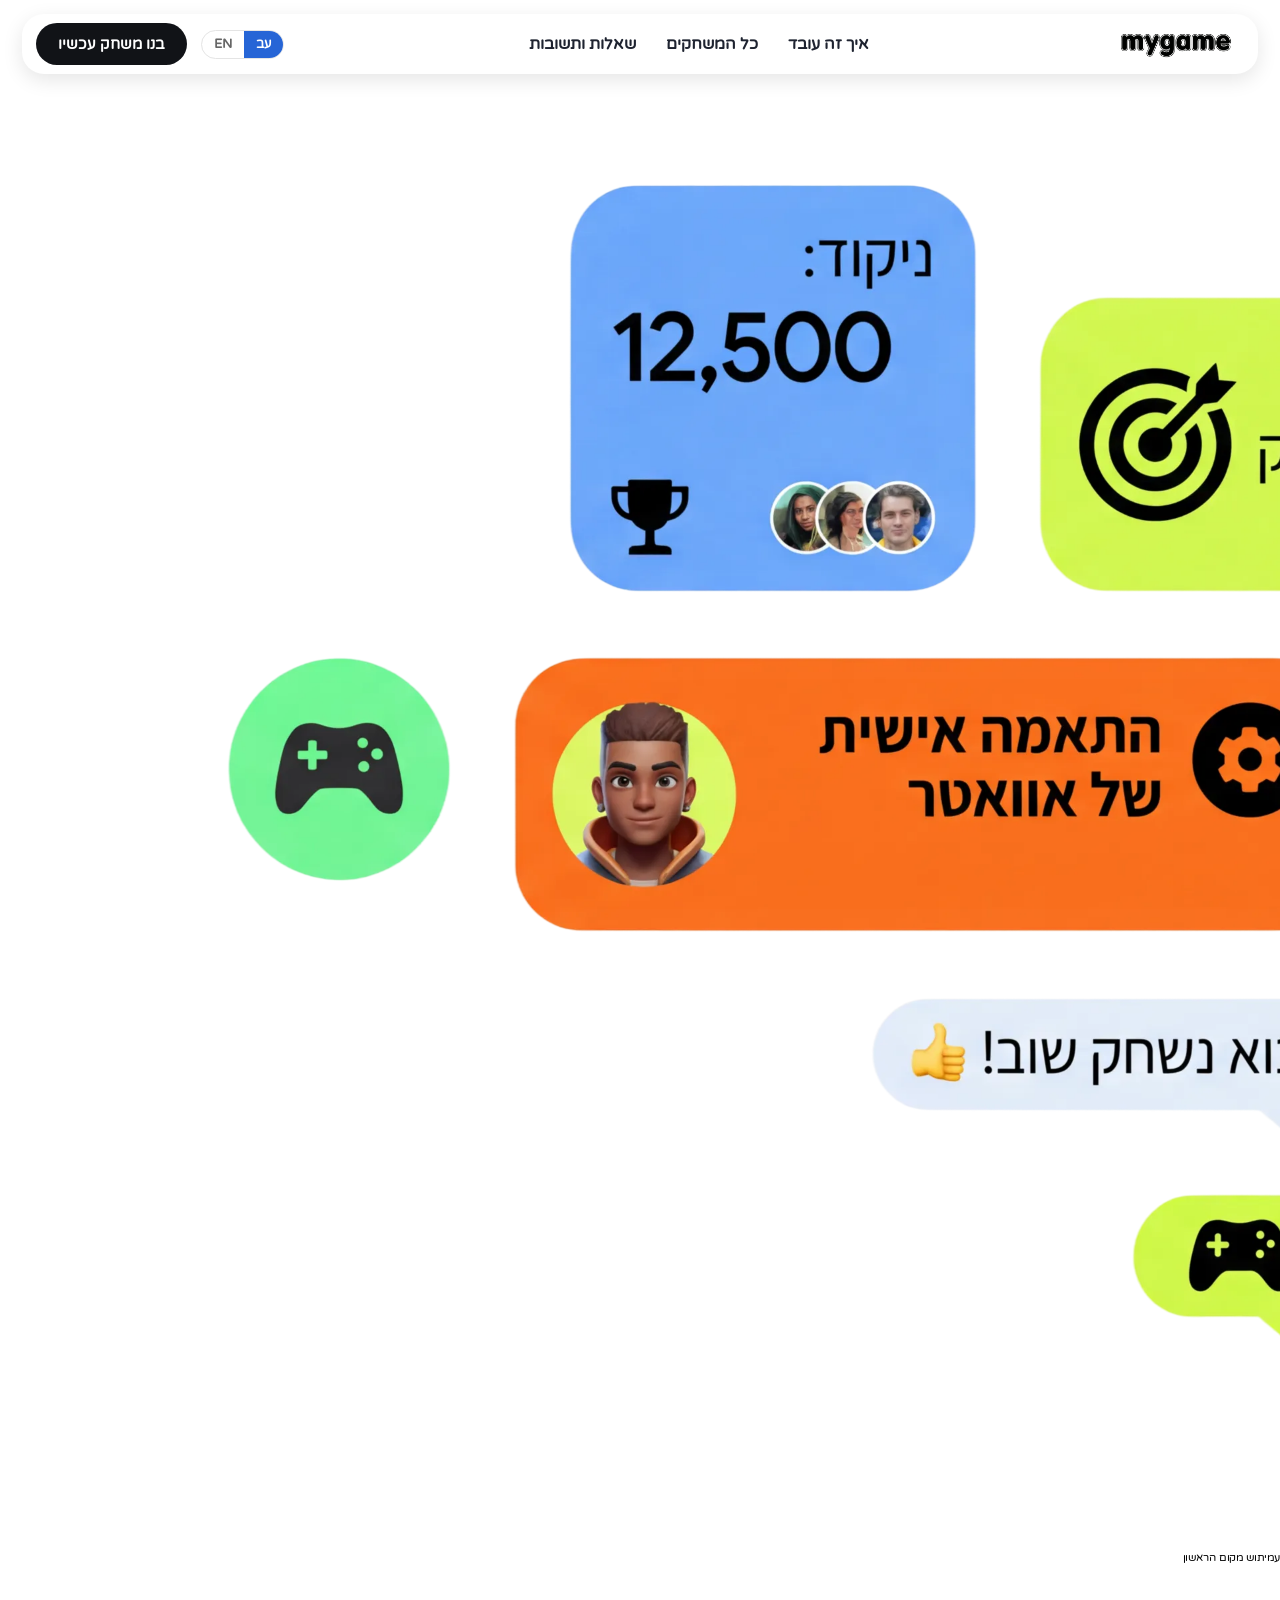
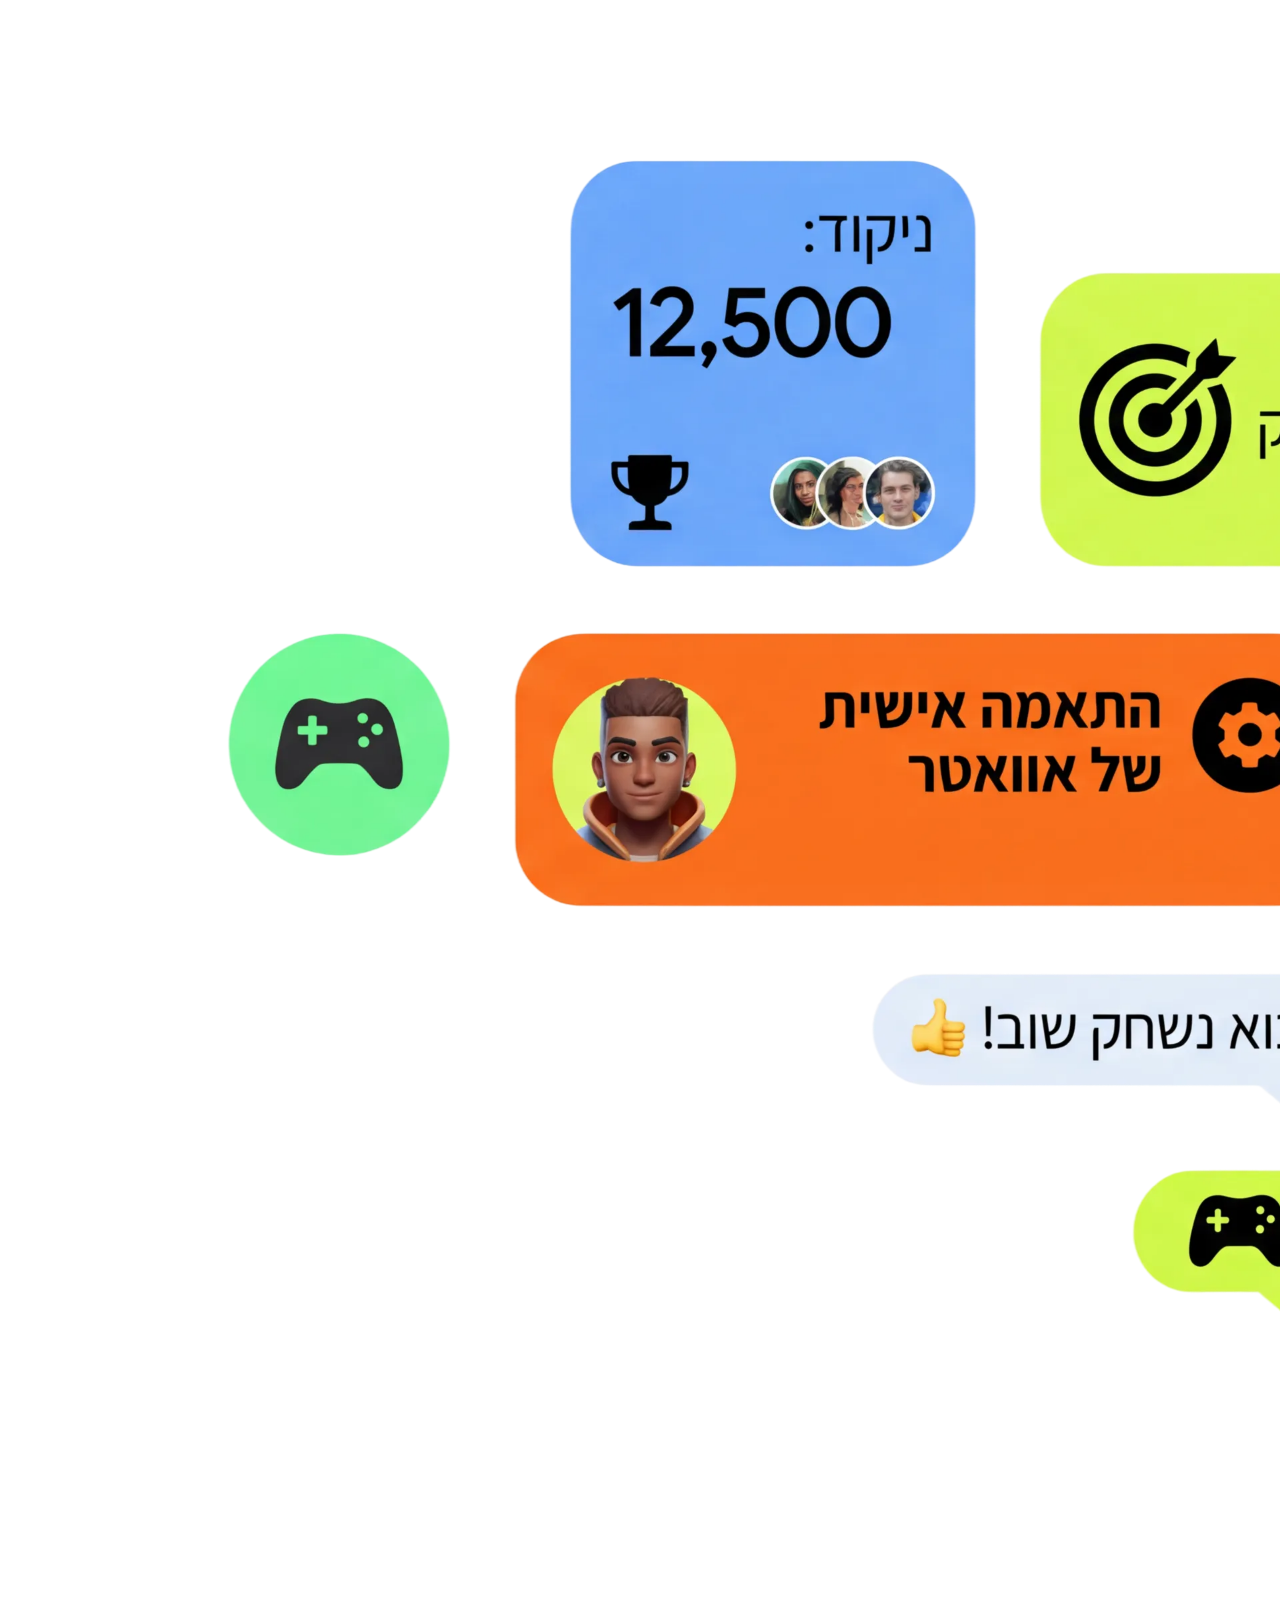
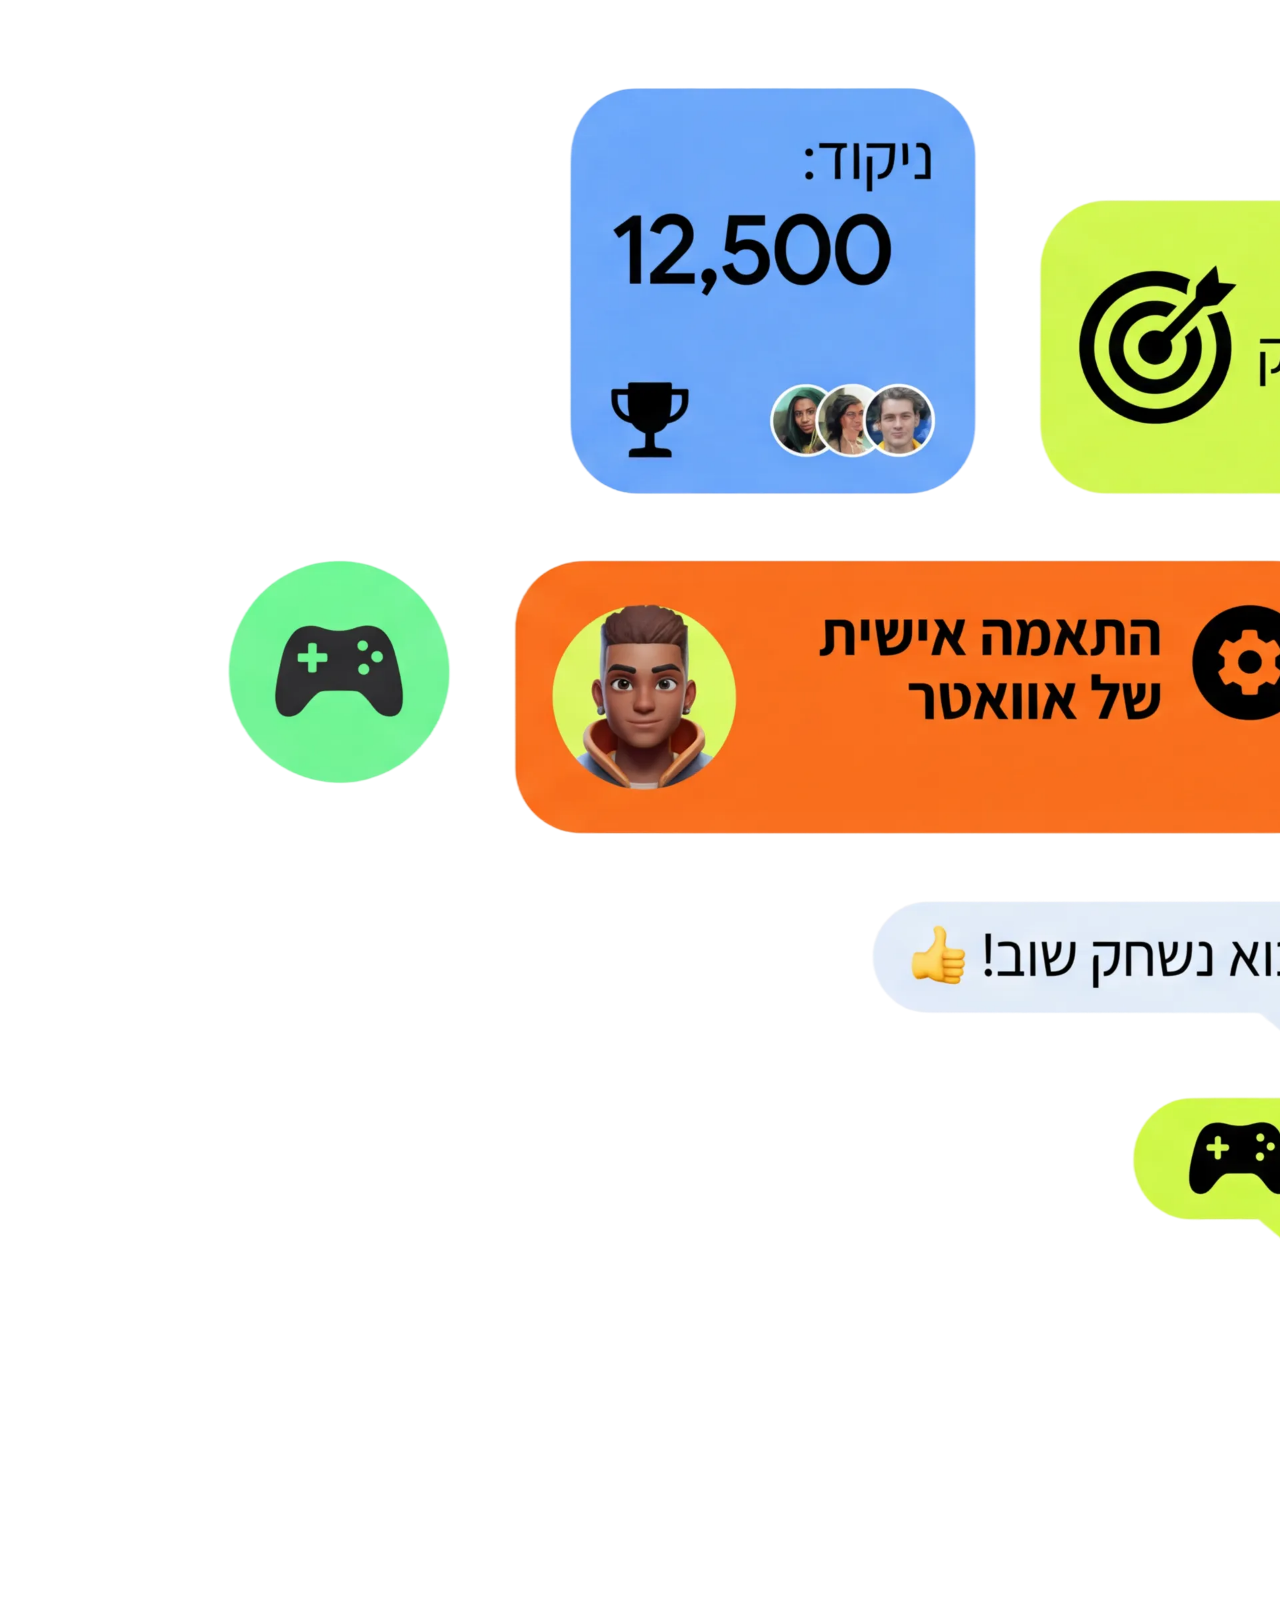
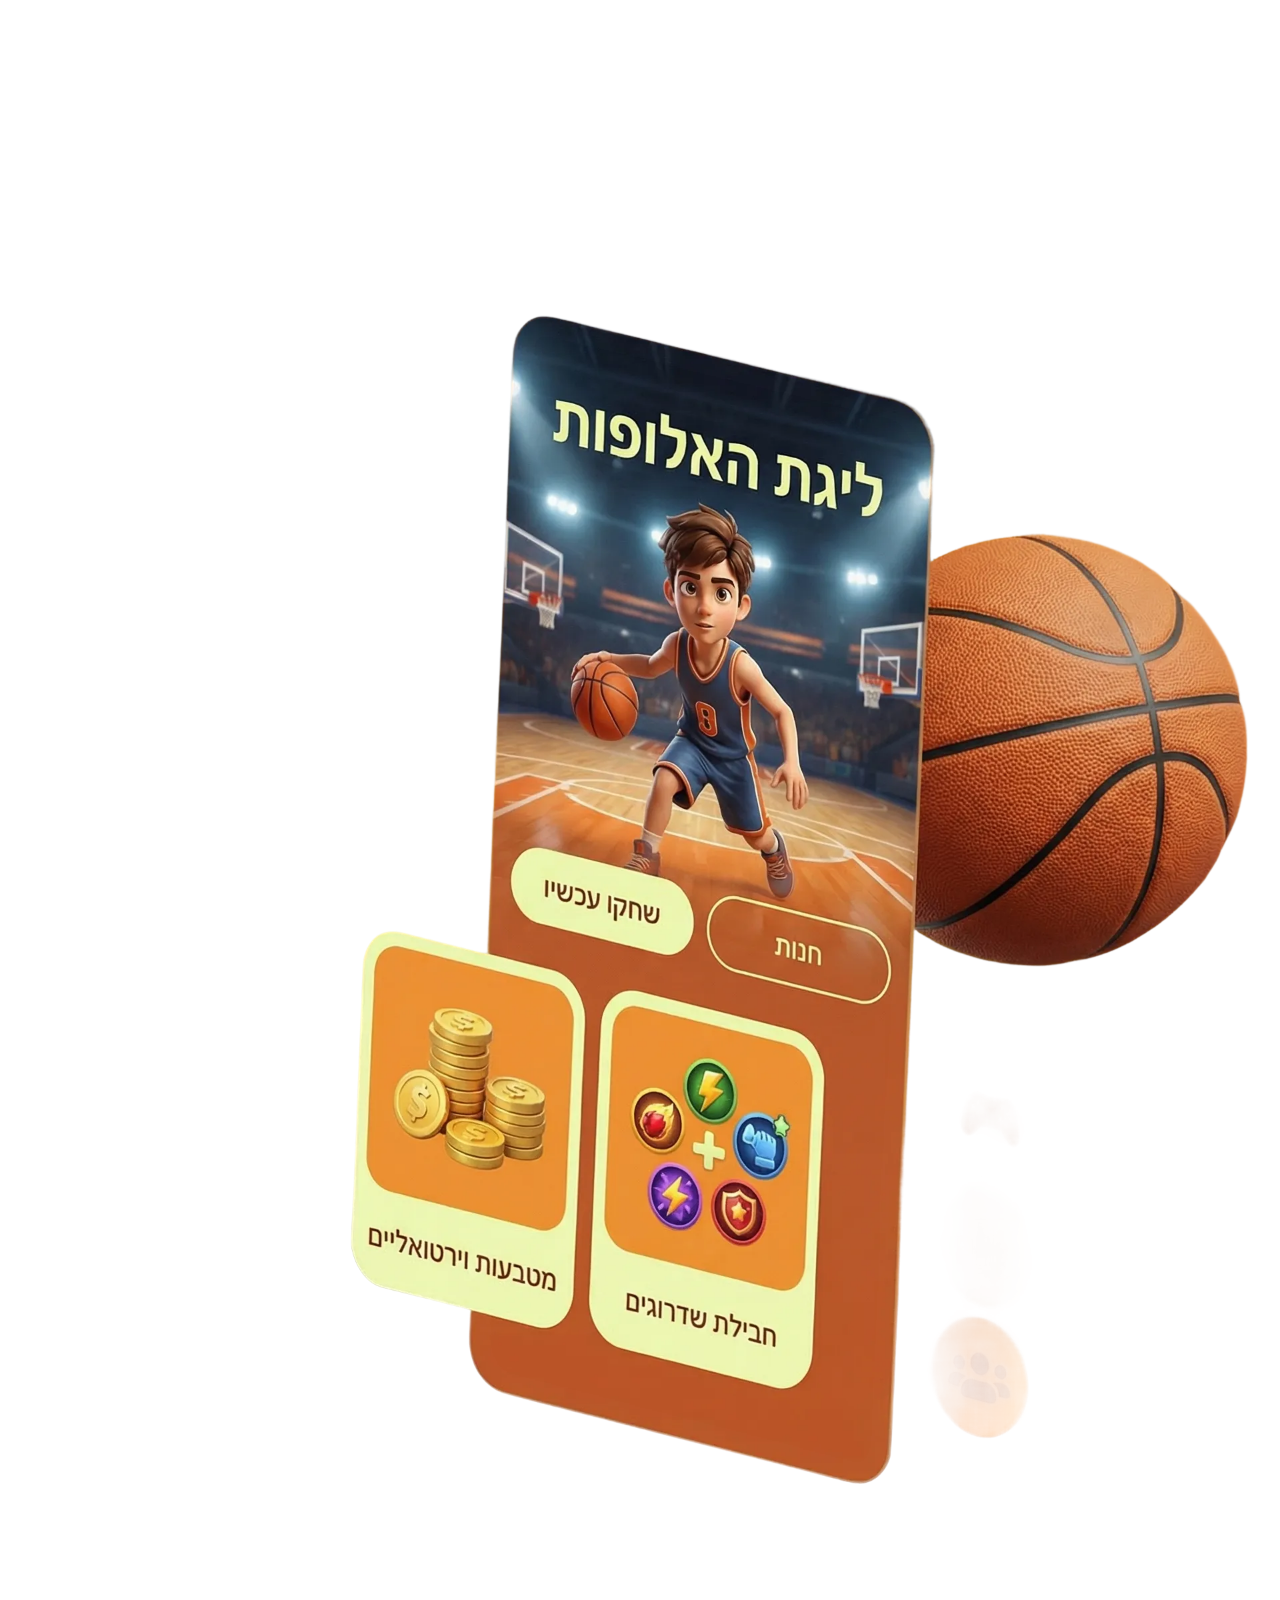
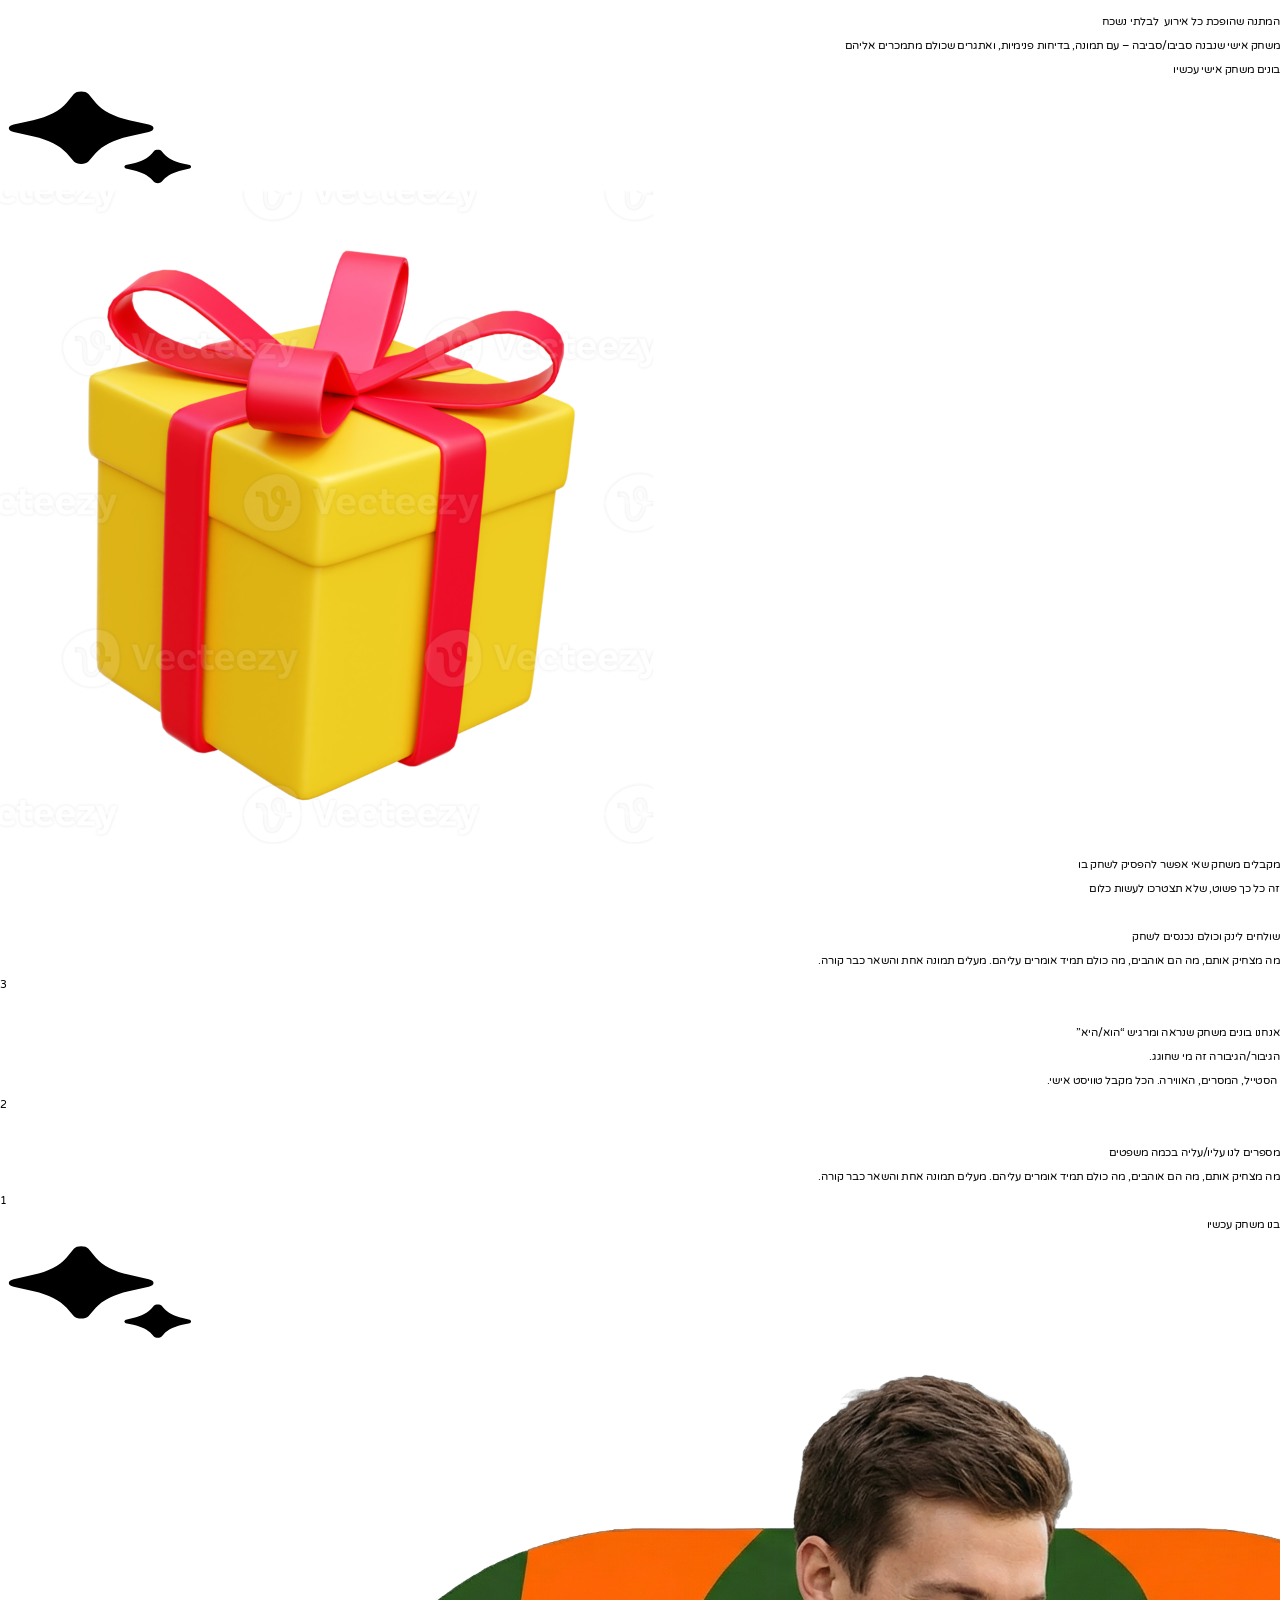
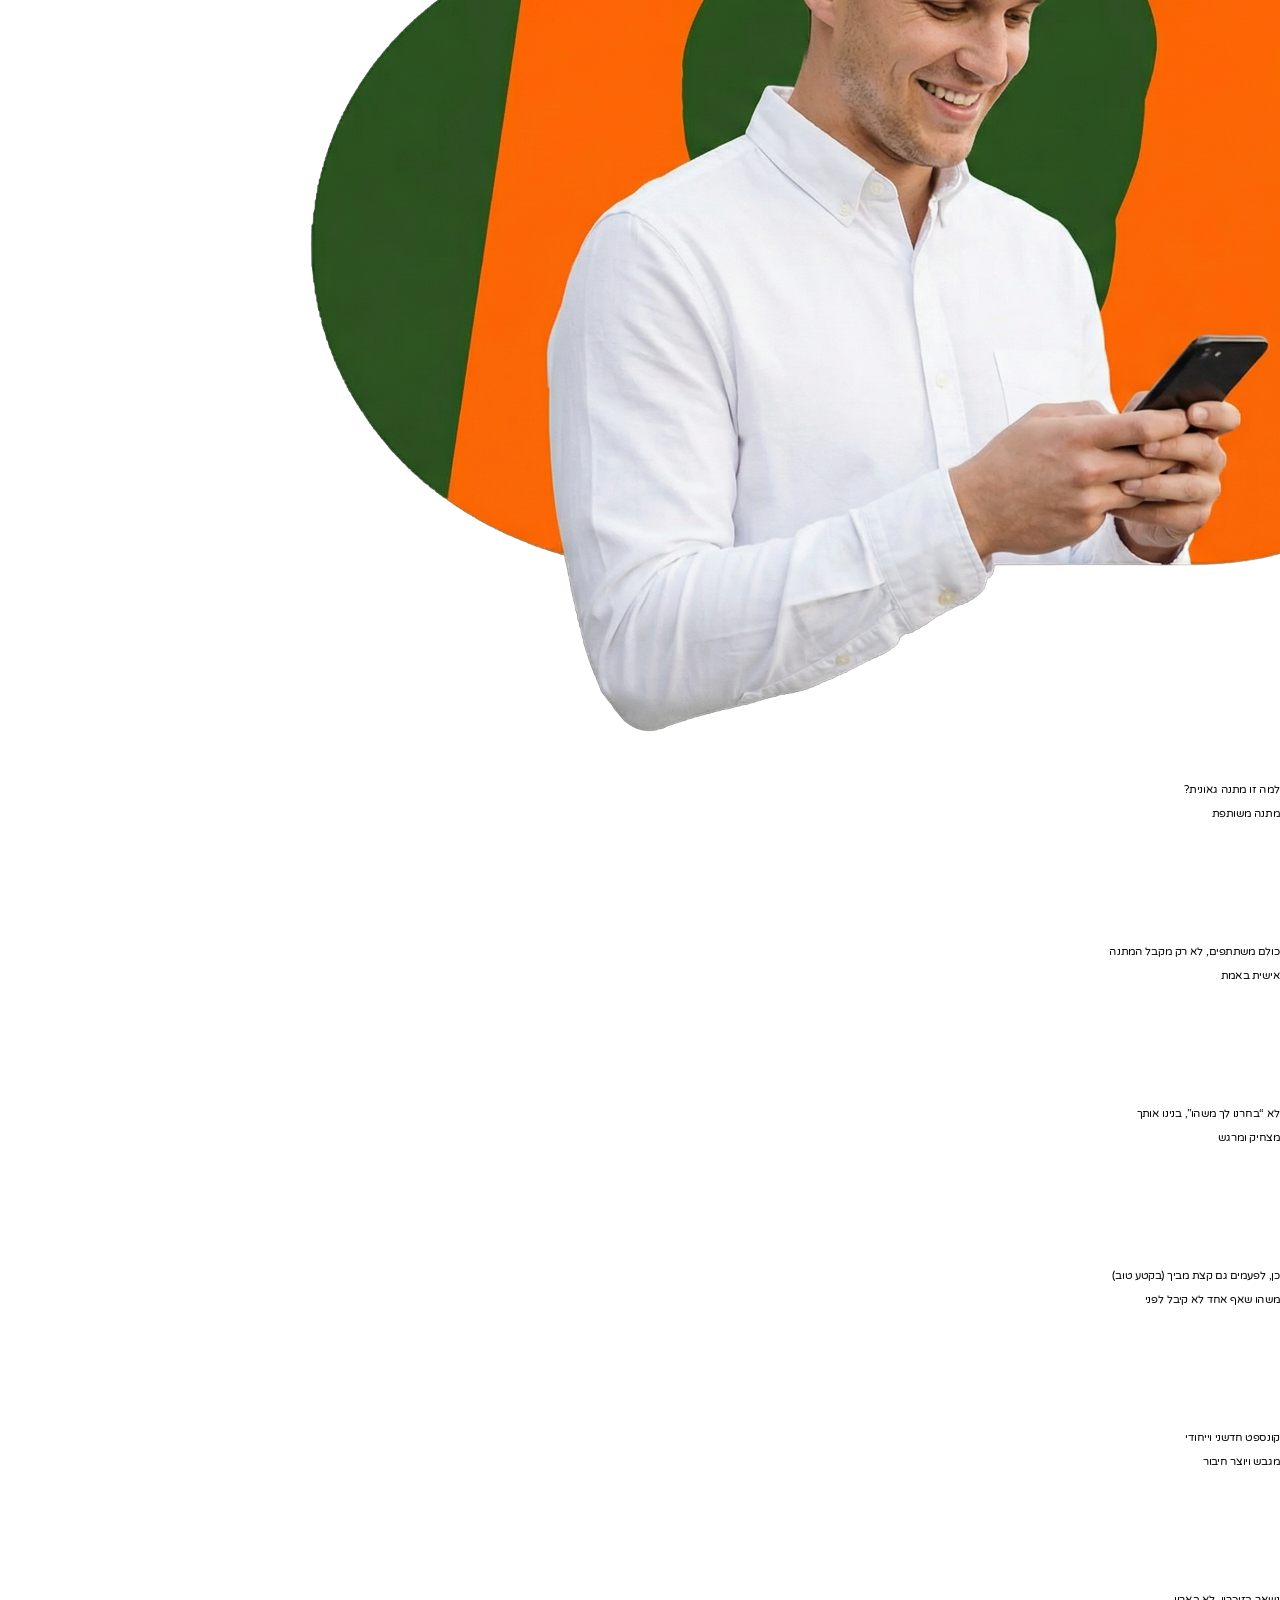
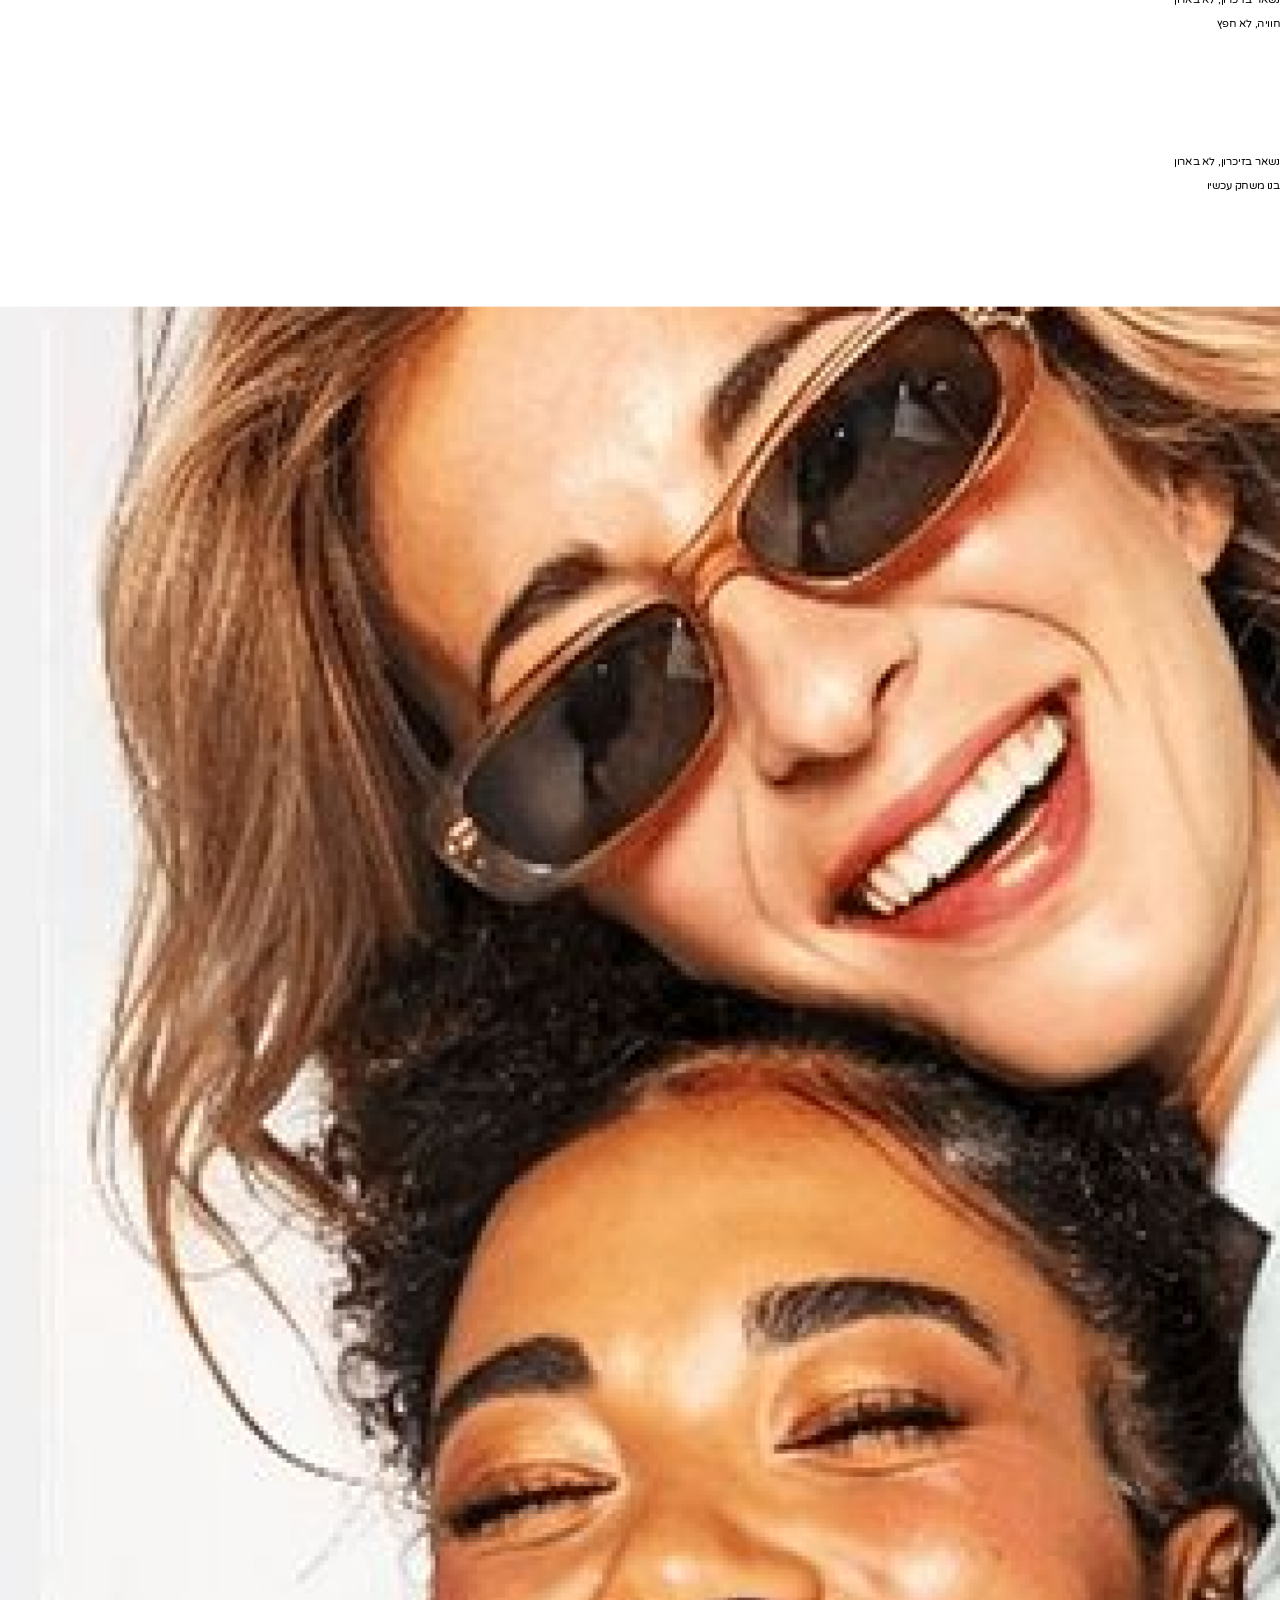
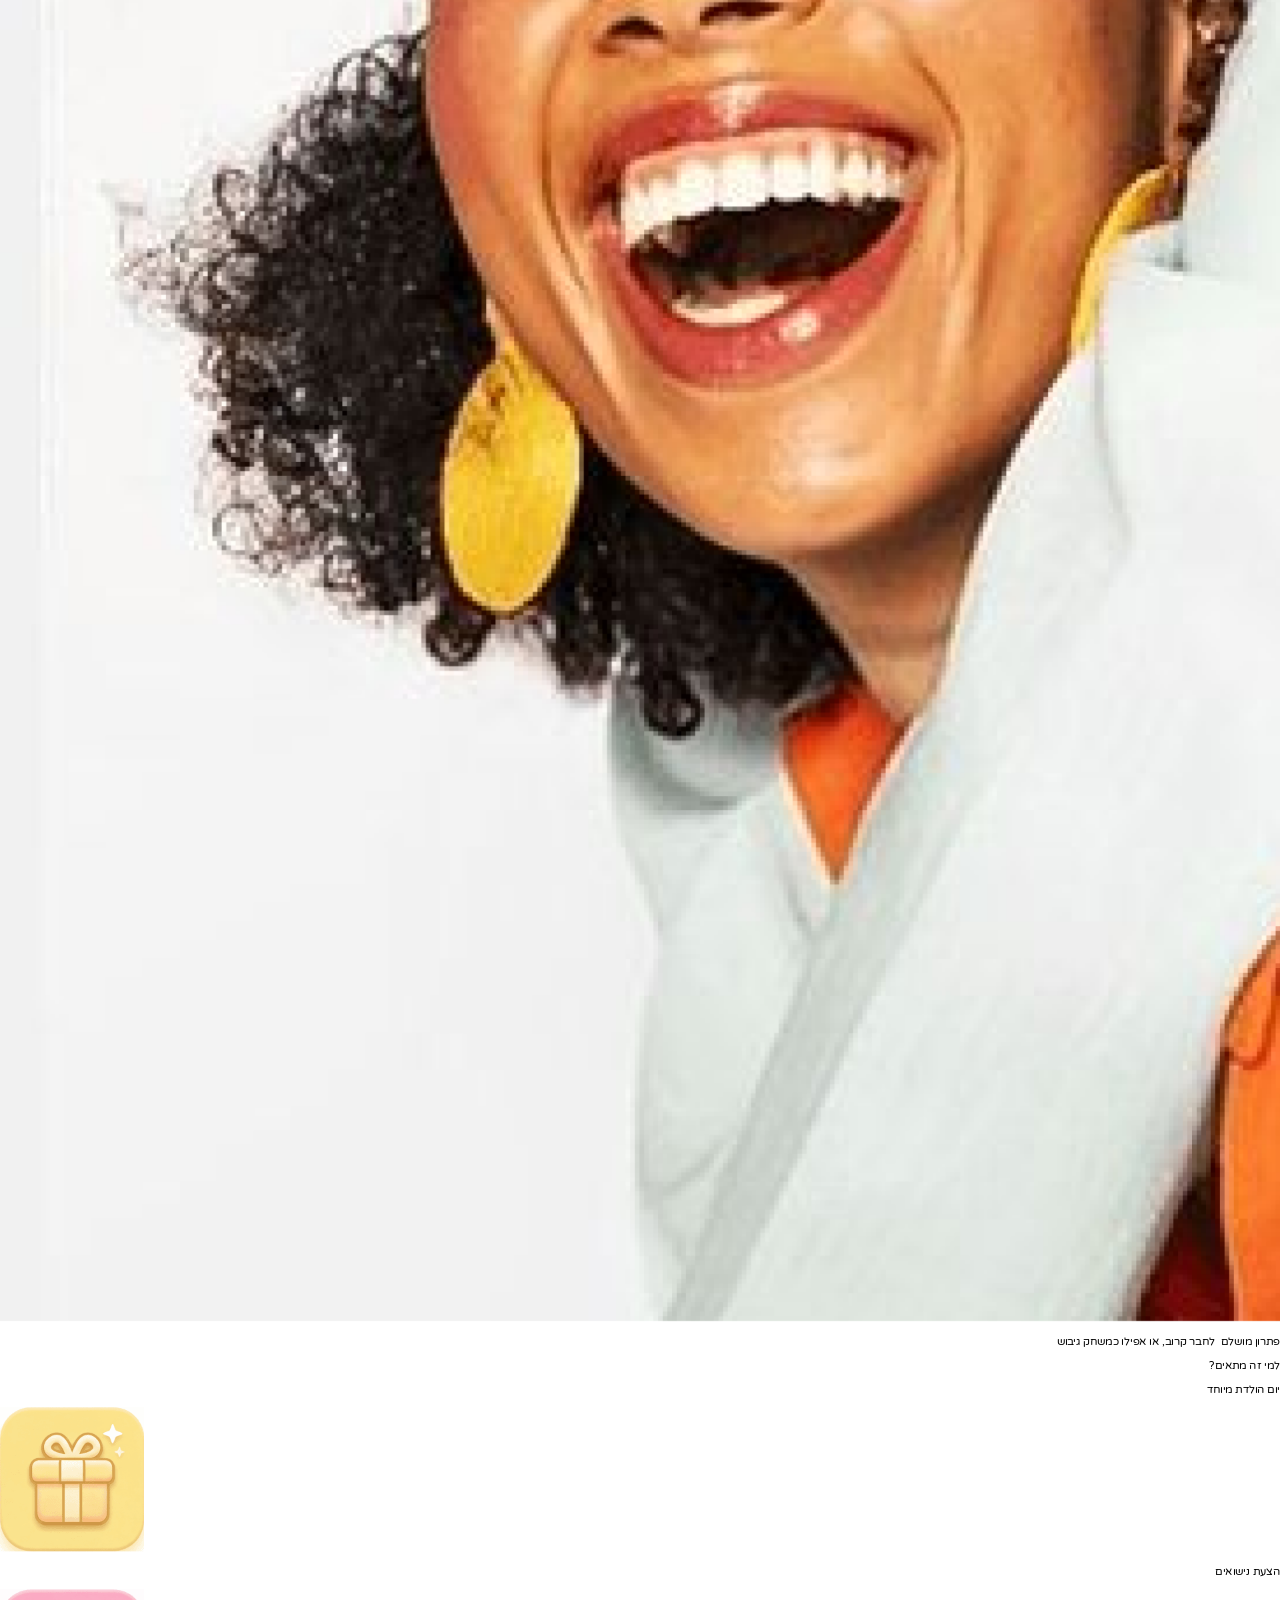
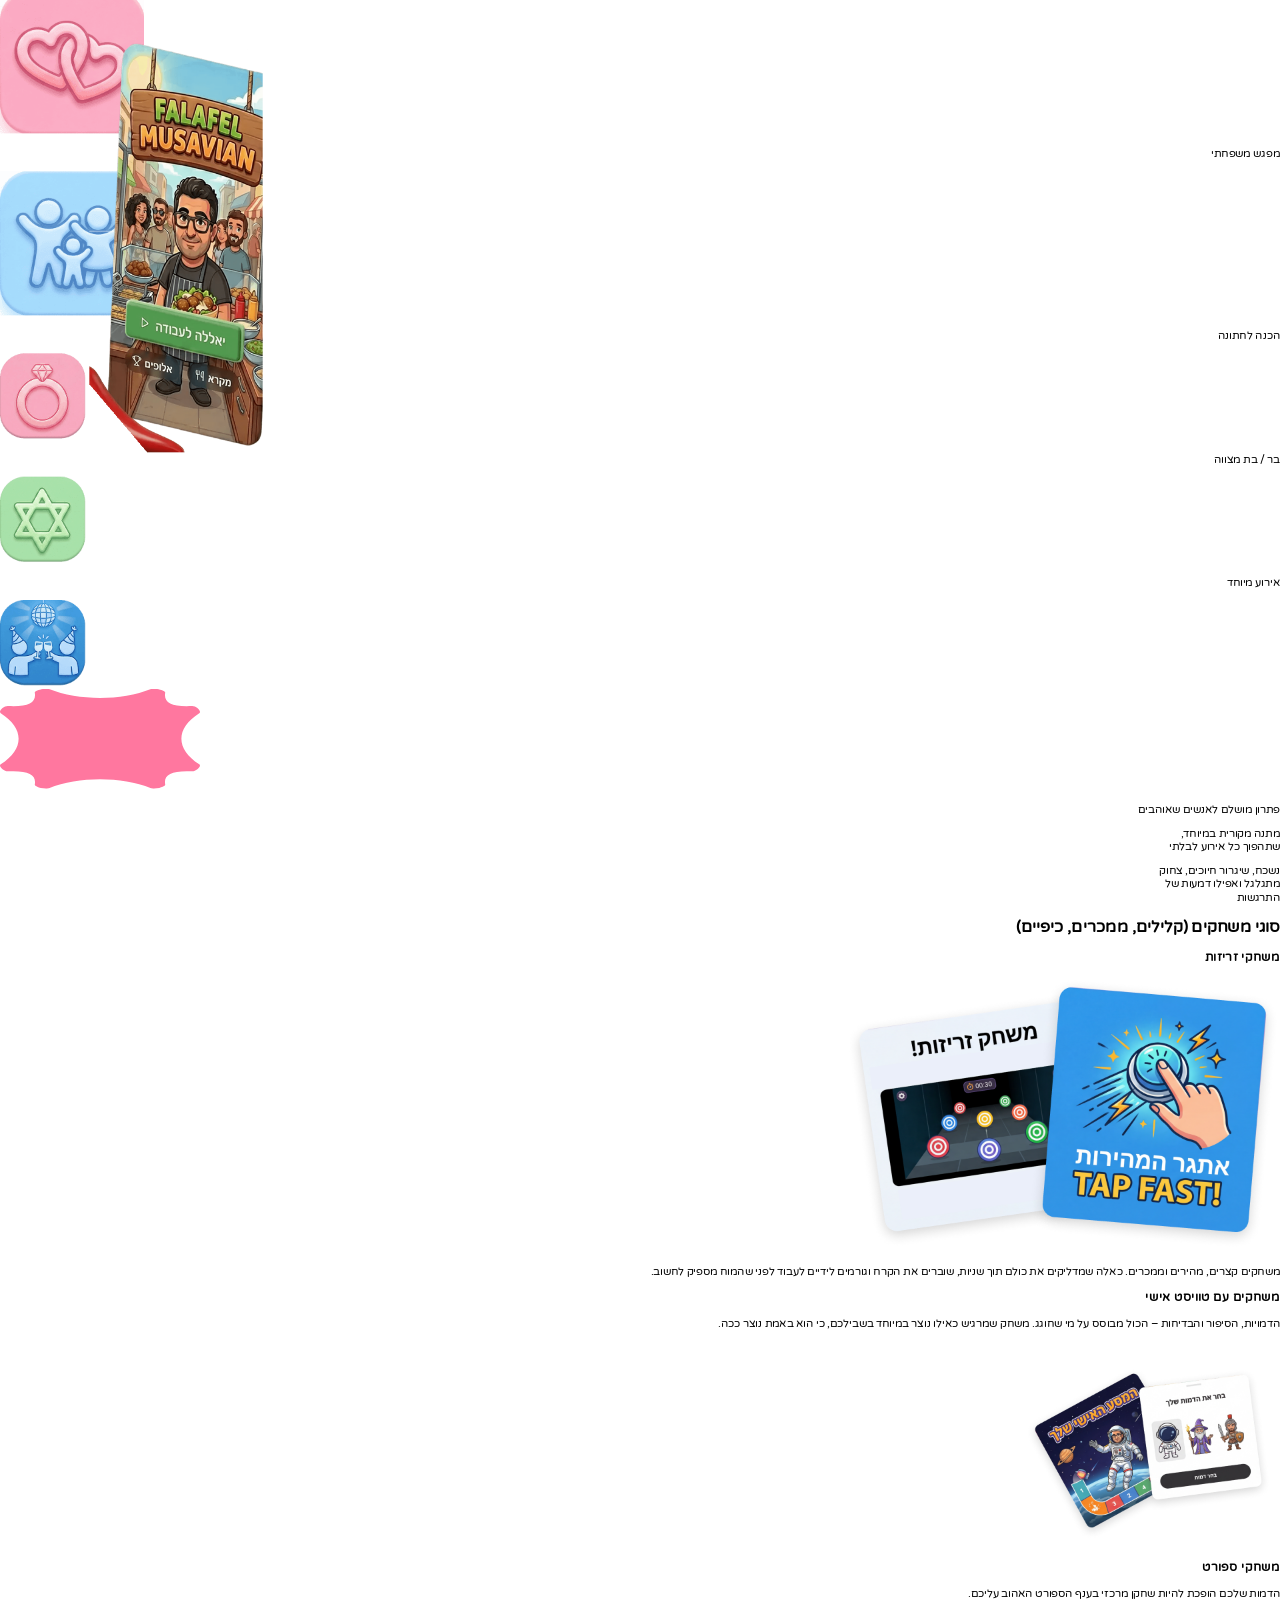
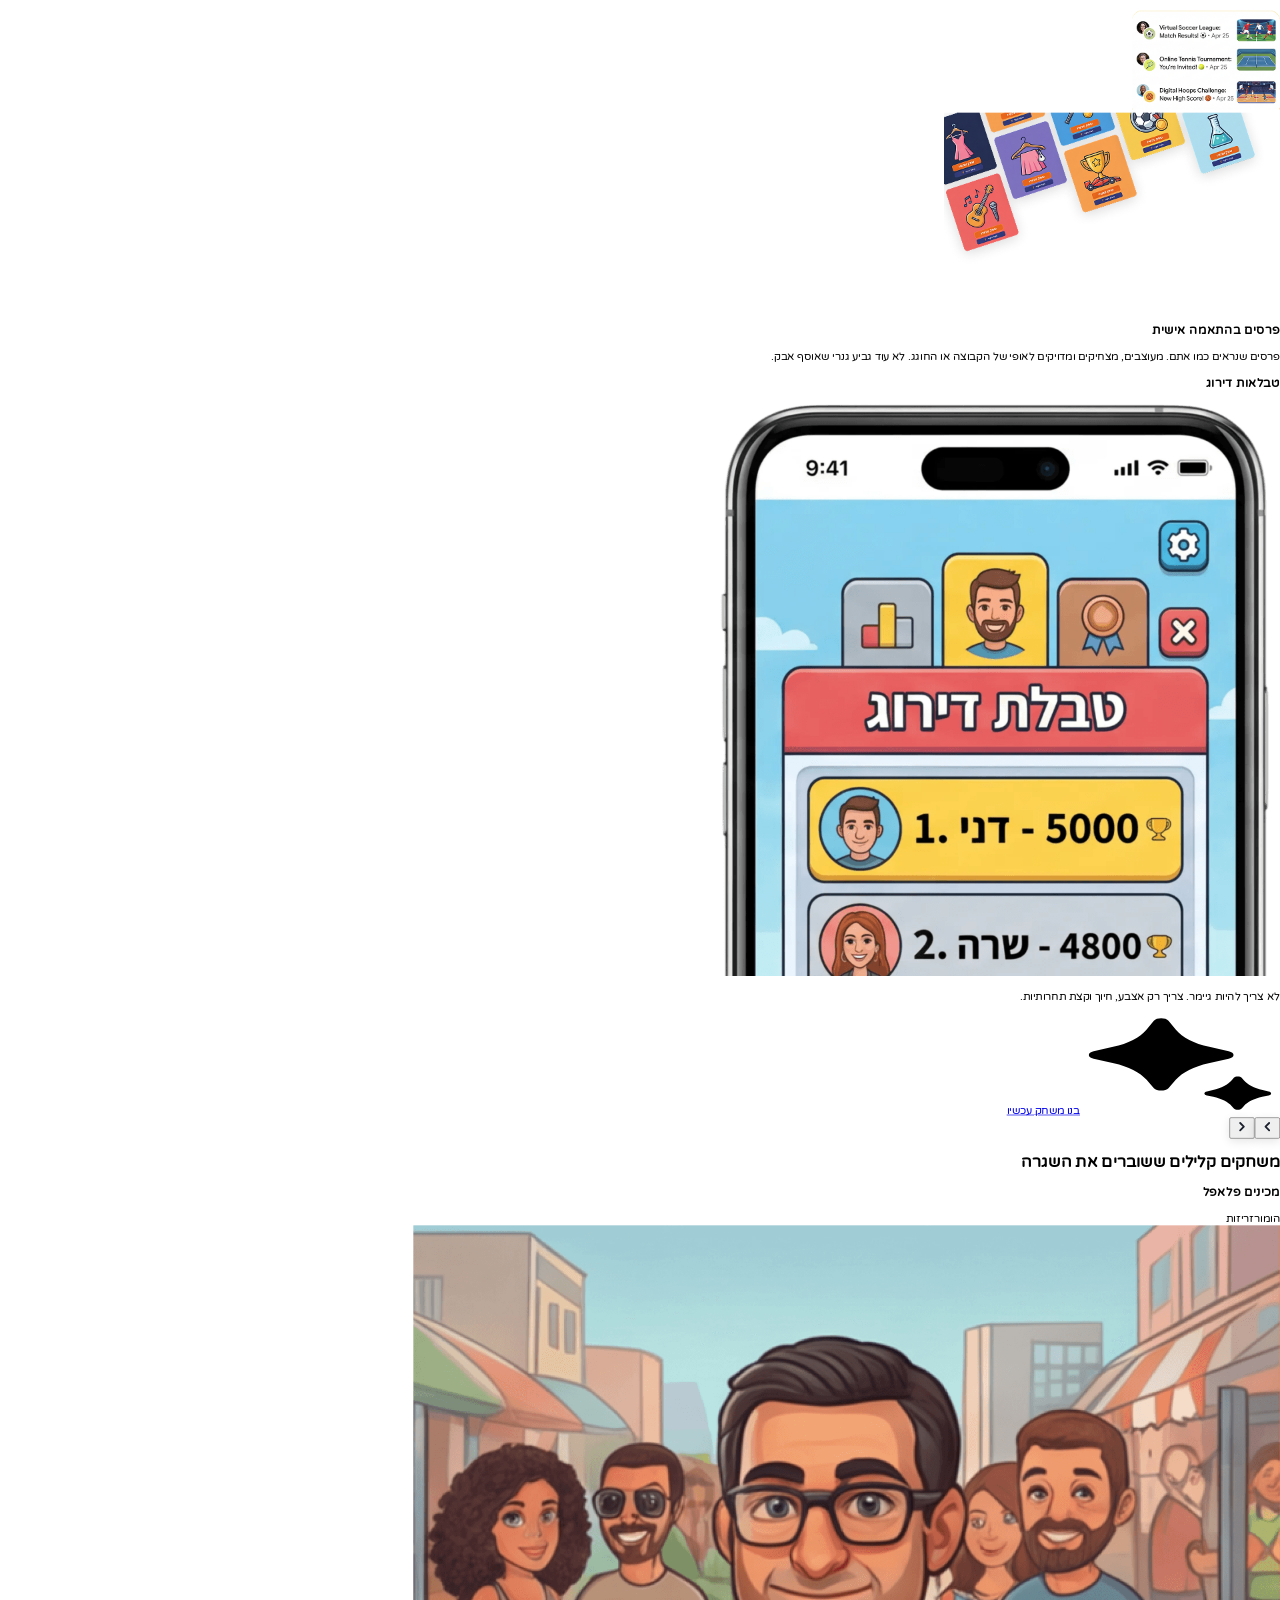
==== commit 123ce449: "CMS v3: section nav, carousel video/hover-colour, per-section live preview - Buttons & nav links smo" ====
--- a/clean/index.html
+++ b/clean/index.html
@@ -46,7 +46,7 @@
 <header id="topnav" dir="rtl">
   <div class="nav-inner">
     <a class="brand" href="/"><img src="img/logo.png" alt="mygame" /></a>
-    <nav class="nav-links"><a href="#how">איך זה עובד</a><a href="#games">כל המשחקים</a><a href="#faq">שאלות ותשובות</a></nav>
+    <nav class="nav-links"><a href="#sec-how">איך זה עובד</a><a href="#sec-games">כל המשחקים</a><a href="#sec-faq">שאלות ותשובות</a></nav>
     <div class="nav-right"><div class="lang"><a href="/" class="on">עב</a><a href="/en/">EN</a></div><a class="nav-cta" href="#build">בנו משחק עכשיו</a></div>
   </div>
 </header>
@@ -166,7 +166,7 @@
       </div>
       <div class="bg-[#e8efd6] content-stretch flex flex-col gap-[60px] h-[919px] items-center justify-center relative shrink-0 w-full">
         <p class="[word-break:break-word] font-bold leading-[0.88] not-italic relative shrink-0 text-[#1e2330] text-[64px] text-center tracking-[0.64px] w-full" dir="auto">
-          זה כל כך פשוט, שלא תצטרכו לעשות כלום
+          <span id="sec-how"></span>זה כל כך פשוט, שלא תצטרכו לעשות כלום
         </p>
         <div class="content-stretch flex flex-col items-center relative shrink-0 w-full">
           <div class="content-stretch flex gap-[33px] items-start justify-center mb-[-38px] relative shrink-0 w-full">
@@ -262,7 +262,7 @@
         </div>
         <div class="content-stretch flex flex-col gap-[52px] items-end relative shrink-0 w-[811px]">
           <p class="[word-break:break-word] font-bold leading-none min-w-full not-italic relative shrink-0 text-[64px] text-black text-right w-[min-content]" dir="auto">
-            למה זו מתנה גאונית?
+            <span id="sec-why"></span>למה זו מתנה גאונית?
           </p>
           <div class="content-stretch flex items-center relative shrink-0 w-full">
             <div class="content-stretch flex flex-[1_0_0] flex-col gap-[14px] items-end min-w-px relative">
@@ -394,7 +394,7 @@
           
           <div class="content-stretch flex flex-col gap-[19px] items-end relative shrink-0 w-[351px]">
             <p class="[word-break:break-word] font-medium leading-[normal] not-italic relative shrink-0 text-[24px] text-black text-right w-full" dir="auto">
-              למי זה מתאים?
+              <span id="sec-who"></span>למי זה מתאים?
             </p>
             <div class="content-stretch flex flex-col gap-[12px] items-end relative shrink-0 w-full">
               <div class="bg-white content-stretch drop-shadow-[0px_4px_4px_rgba(0,0,0,0.08)] flex gap-[16px] items-center justify-end pl-[20px] pr-[8px] py-[8px] relative rounded-[24px] shrink-0">
@@ -490,7 +490,7 @@
         </div>
       </div>
       <div dir="rtl" class="bg-[#f3f0e9] w-full flex flex-col items-center py-[96px] px-[60px]">
-  <h2 class="text-[64px] font-extrabold text-[#1e2330] text-center leading-[1.05] mb-[56px]">סוגי משחקים <span class="text-[#9a9a86]">(קלילים, ממכרים, כיפיים)</span></h2>
+  <h2 class="text-[64px] font-extrabold text-[#1e2330] text-center leading-[1.05] mb-[56px]"><span id="sec-types"></span>סוגי משחקים <span class="text-[#9a9a86]">(קלילים, ממכרים, כיפיים)</span></h2>
   <div class="w-full max-w-[1500px] flex flex-col gap-[28px]">
     <div class="flex flex-row-reverse gap-[28px] items-stretch">
       <div class="bg-[#F5CCF5] rounded-[44px] p-[40px] w-[37%] flex flex-col gap-[20px] text-right">
@@ -533,33 +533,33 @@
       <div dir="rtl" class="bg-[#f3f0e9] w-full flex flex-col items-center py-[80px] px-[60px]">
       <div class="w-full max-w-[1500px] flex items-center justify-between mb-[40px] gap-[24px]">
         <div class="flex gap-[12px] shrink-0"><button type="button" data-gc="prev" class="bg-white rounded-full size-[56px] flex items-center justify-center shrink-0" style="box-shadow:0 4px 14px rgba(0,0,0,.1)"><svg width="22" height="22" viewBox="0 0 24 24" fill="none" stroke="#1e2330" stroke-width="3" stroke-linecap="round" stroke-linejoin="round"><polyline points="15 18 9 12 15 6"/></svg></button><button type="button" data-gc="next" class="bg-white rounded-full size-[56px] flex items-center justify-center shrink-0" style="box-shadow:0 4px 14px rgba(0,0,0,.1)"><svg width="22" height="22" viewBox="0 0 24 24" fill="none" stroke="#1e2330" stroke-width="3" stroke-linecap="round" stroke-linejoin="round"><polyline points="9 18 15 12 9 6"/></svg></button></div>
-        <h2 class="text-[52px] font-extrabold text-[#1e2330] text-right leading-[1.05]">משחקים קלילים ששוברים את השגרה</h2>
+        <h2 class="text-[52px] font-extrabold text-[#1e2330] text-right leading-[1.05]"><span id="sec-games"></span>משחקים קלילים ששוברים את השגרה</h2>
       </div>
       <div id="gcDeck" class="w-full max-w-[1500px] flex gap-[28px] overflow-x-auto pb-[18px]" style="scroll-snap-type:x mandatory;scrollbar-width:none;-ms-overflow-style:none">
-        <div class="bg-white rounded-[40px] p-[26px] shrink-0 w-[340px] flex flex-col gap-[16px]" style="scroll-snap-align:start">
+        <div class="gc-card bg-white rounded-[40px] p-[26px] shrink-0 w-[340px] flex flex-col gap-[16px] transition-colors duration-200" style="scroll-snap-align:start">
         <h3 class="text-[26px] font-extrabold text-[#1e2330] leading-[1.12]">מכינים פלאפל</h3>
         <div class="flex gap-[10px]"><span class="bg-[#f3f0e9] rounded-full px-[15px] py-[6px] text-[15px] font-medium text-[#1e2330]">הומור</span><span class="bg-[#f3f0e9] rounded-full px-[15px] py-[6px] text-[15px] font-medium text-[#1e2330]">זריזות</span></div>
-        <div class="w-full aspect-square rounded-[26px] overflow-hidden"><img src="img/game-falafel.png" alt="מכינים פלאפל" class="w-full h-full object-cover" /></div>
-      </div><div class="bg-white rounded-[40px] p-[26px] shrink-0 w-[340px] flex flex-col gap-[16px]" style="scroll-snap-align:start">
+        <div class="relative w-full aspect-square rounded-[26px] overflow-hidden"><img src="img/game-falafel.png" alt="מכינים פלאפל" class="gc-img w-full h-full object-cover" /></div>
+      </div><div class="gc-card bg-white rounded-[40px] p-[26px] shrink-0 w-[340px] flex flex-col gap-[16px] transition-colors duration-200" style="scroll-snap-align:start">
         <h3 class="text-[26px] font-extrabold text-[#1e2330] leading-[1.12]">מלך הסלים</h3>
         <div class="flex gap-[10px]"><span class="bg-[#f3f0e9] rounded-full px-[15px] py-[6px] text-[15px] font-medium text-[#1e2330]">ספורט</span><span class="bg-[#f3f0e9] rounded-full px-[15px] py-[6px] text-[15px] font-medium text-[#1e2330]">תחרות</span></div>
-        <div class="w-full aspect-square rounded-[26px] overflow-hidden"><img src="img/game-basket.png" alt="מלך הסלים" class="w-full h-full object-cover" /></div>
-      </div><div class="bg-white rounded-[40px] p-[26px] shrink-0 w-[340px] flex flex-col gap-[16px]" style="scroll-snap-align:start">
+        <div class="relative w-full aspect-square rounded-[26px] overflow-hidden"><img src="img/game-basket.png" alt="מלך הסלים" class="gc-img w-full h-full object-cover" /></div>
+      </div><div class="gc-card bg-white rounded-[40px] p-[26px] shrink-0 w-[340px] flex flex-col gap-[16px] transition-colors duration-200" style="scroll-snap-align:start">
         <h3 class="text-[26px] font-extrabold text-[#1e2330] leading-[1.12]">מנתחים מידע רפואי עם דניאל</h3>
         <div class="flex gap-[10px]"><span class="bg-[#f3f0e9] rounded-full px-[15px] py-[6px] text-[15px] font-medium text-[#1e2330]">חשיבה</span><span class="bg-[#f3f0e9] rounded-full px-[15px] py-[6px] text-[15px] font-medium text-[#1e2330]">הומור</span></div>
-        <div class="w-full aspect-square rounded-[26px] overflow-hidden"><img src="img/game-family.jpg" alt="מנתחים מידע רפואי עם דניאל" class="w-full h-full object-cover" /></div>
-      </div><div class="bg-white rounded-[40px] p-[26px] shrink-0 w-[340px] flex flex-col gap-[16px]" style="scroll-snap-align:start">
+        <div class="relative w-full aspect-square rounded-[26px] overflow-hidden"><img src="img/game-family.jpg" alt="מנתחים מידע רפואי עם דניאל" class="gc-img w-full h-full object-cover" /></div>
+      </div><div class="gc-card bg-white rounded-[40px] p-[26px] shrink-0 w-[340px] flex flex-col gap-[16px] transition-colors duration-200" style="scroll-snap-align:start">
         <h3 class="text-[26px] font-extrabold text-[#1e2330] leading-[1.12]">מסכמים תקופה</h3>
         <div class="flex gap-[10px]"><span class="bg-[#f3f0e9] rounded-full px-[15px] py-[6px] text-[15px] font-medium text-[#1e2330]">הומור</span><span class="bg-[#f3f0e9] rounded-full px-[15px] py-[6px] text-[15px] font-medium text-[#1e2330]">יצירה</span></div>
-        <div class="w-full aspect-square rounded-[26px] overflow-hidden"><img src="img/game-summary.png" alt="מסכמים תקופה" class="w-full h-full object-cover" /></div>
-      </div><div class="bg-white rounded-[40px] p-[26px] shrink-0 w-[340px] flex flex-col gap-[16px]" style="scroll-snap-align:start">
+        <div class="relative w-full aspect-square rounded-[26px] overflow-hidden"><img src="img/game-summary.png" alt="מסכמים תקופה" class="gc-img w-full h-full object-cover" /></div>
+      </div><div class="gc-card bg-white rounded-[40px] p-[26px] shrink-0 w-[340px] flex flex-col gap-[16px] transition-colors duration-200" style="scroll-snap-align:start">
         <h3 class="text-[26px] font-extrabold text-[#1e2330] leading-[1.12]">טניס זוגות</h3>
         <div class="flex gap-[10px]"><span class="bg-[#f3f0e9] rounded-full px-[15px] py-[6px] text-[15px] font-medium text-[#1e2330]">ספורט</span><span class="bg-[#f3f0e9] rounded-full px-[15px] py-[6px] text-[15px] font-medium text-[#1e2330]">תחרות</span></div>
-        <div class="w-full aspect-square rounded-[26px] overflow-hidden"><img src="img/game-basket.png" alt="טניס זוגות" class="w-full h-full object-cover" /></div>
-      </div><div class="bg-white rounded-[40px] p-[26px] shrink-0 w-[340px] flex flex-col gap-[16px]" style="scroll-snap-align:start">
+        <div class="relative w-full aspect-square rounded-[26px] overflow-hidden"><img src="img/game-basket.png" alt="טניס זוגות" class="gc-img w-full h-full object-cover" /></div>
+      </div><div class="gc-card bg-white rounded-[40px] p-[26px] shrink-0 w-[340px] flex flex-col gap-[16px] transition-colors duration-200" style="scroll-snap-align:start">
         <h3 class="text-[26px] font-extrabold text-[#1e2330] leading-[1.12]">אורזים ניירת עם טלי</h3>
         <div class="flex gap-[10px]"><span class="bg-[#f3f0e9] rounded-full px-[15px] py-[6px] text-[15px] font-medium text-[#1e2330]">זריזות</span><span class="bg-[#f3f0e9] rounded-full px-[15px] py-[6px] text-[15px] font-medium text-[#1e2330]">הומור</span></div>
-        <div class="w-full aspect-square rounded-[26px] overflow-hidden"><img src="img/game-summary.png" alt="אורזים ניירת עם טלי" class="w-full h-full object-cover" /></div>
+        <div class="relative w-full aspect-square rounded-[26px] overflow-hidden"><img src="img/game-summary.png" alt="אורזים ניירת עם טלי" class="gc-img w-full h-full object-cover" /></div>
       </div>
       </div>
     </div>
@@ -633,7 +633,7 @@
                   <p class="[word-break:break-word] font-extrabold leading-none not-italic relative shrink-0 text-[#e9c0e9] text-[64px] text-right whitespace-pre" dir="auto">
                     למה זו מתנה גאונית? 
                     <br aria-hidden="true" />
-                    (בלי בולשיט)
+                    (<span id="sec-nobs"></span>בלי בולשיט)
                   </p>
                 </div>
               </div>
@@ -695,7 +695,7 @@
       </div>
       <div class="bg-[#e8efd6] content-stretch flex flex-col gap-[30px] h-[919px] items-center justify-center relative shrink-0 w-full">
         <p class="[word-break:break-word] font-extrabold leading-[1.2] min-w-full not-italic relative shrink-0 text-[64px] text-black text-center w-[min-content]" dir="auto">
-          שאלות נפוצות
+          <span id="sec-faq"></span>שאלות נפוצות
         </p>
         <div class="content-stretch flex flex-col gap-[24px] items-start relative shrink-0 w-[826px]">
           <div class="bg-white content-stretch flex gap-[24px] items-start p-[20px] relative rounded-[40px] shrink-0 w-full">
@@ -797,7 +797,7 @@
           <div class="content-stretch flex flex-col gap-[62px] items-center relative shrink-0 w-[874px]">
             <div class="content-stretch flex flex-col gap-[33px] items-center relative shrink-0 w-[612px]">
               <p class="[word-break:break-word] font-extrabold leading-[1.2] min-w-full not-italic relative shrink-0 text-[64px] text-black text-right w-[min-content]" dir="auto" style="white-space:nowrap">
-                מוכנים לשבור את הקרח?
+                <span id="sec-cta"></span>מוכנים לשבור את הקרח?
               </p>
               <div class="bg-[#d2e823] content-stretch flex gap-[9.128px] h-[71px] items-center justify-center px-[22.82px] py-[9.128px] relative rounded-[76.446px] shrink-0 w-[330px]">
                 <p class="[text-box-edge:cap_alphabetic] [text-box-trim:trim-both] [word-break:break-word] font-medium leading-[1.5] not-italic relative shrink-0 text-[20px] text-black text-right" dir="auto">
@@ -1052,6 +1052,25 @@
     if(document.readyState==='loading')document.addEventListener('DOMContentLoaded',wire);else wire();
     setTimeout(wire,1500);
   })();
+  // Carousel card hover: swap to video + change colour
+  window.gcWireCards=function(){
+    document.querySelectorAll('#gcDeck .gc-card').forEach(function(card){
+      if(card._w)return; card._w=1;
+      var hc=card.getAttribute('data-hovercolor'), vid=card.querySelector('.gc-vid');
+      card.addEventListener('mouseenter',function(){ if(hc)card.style.backgroundColor=hc; if(vid){vid.style.opacity='1';try{vid.play();}catch(e){}} });
+      card.addEventListener('mouseleave',function(){ card.style.backgroundColor=''; if(vid){vid.style.opacity='0';try{vid.pause();}catch(e){}} });
+    });
+  };
+  setTimeout(window.gcWireCards,200); setTimeout(window.gcWireCards,1600);
+  // Smooth in-page navigation to sections
+  var TEXT2SEC={'איך זה עובד':'sec-how','How it works':'sec-how','כל המשחקים':'sec-games','All games':'sec-games','שאלות ותשובות':'sec-faq','FAQ':'sec-faq'};
+  function smoothTo(id){var el=document.getElementById(id);if(!el)return;var y=el.getBoundingClientRect().top+window.scrollY-90;window.scrollTo({top:y,behavior:'smooth'});}
+  document.addEventListener('click',function(e){
+    var a=e.target.closest?e.target.closest('a'):null; if(!a)return;
+    var href=a.getAttribute('href')||'';
+    if(href.indexOf('#sec-')===0){e.preventDefault();smoothTo(href.slice(1));return;}
+    if(href==='#'){var id=TEXT2SEC[(a.textContent||'').trim()];if(id){e.preventDefault();smoothTo(id);}}
+  });
 </script>
 <script>
   function fit(){var f=document.getElementById('frame'),st=document.getElementById('stage');
